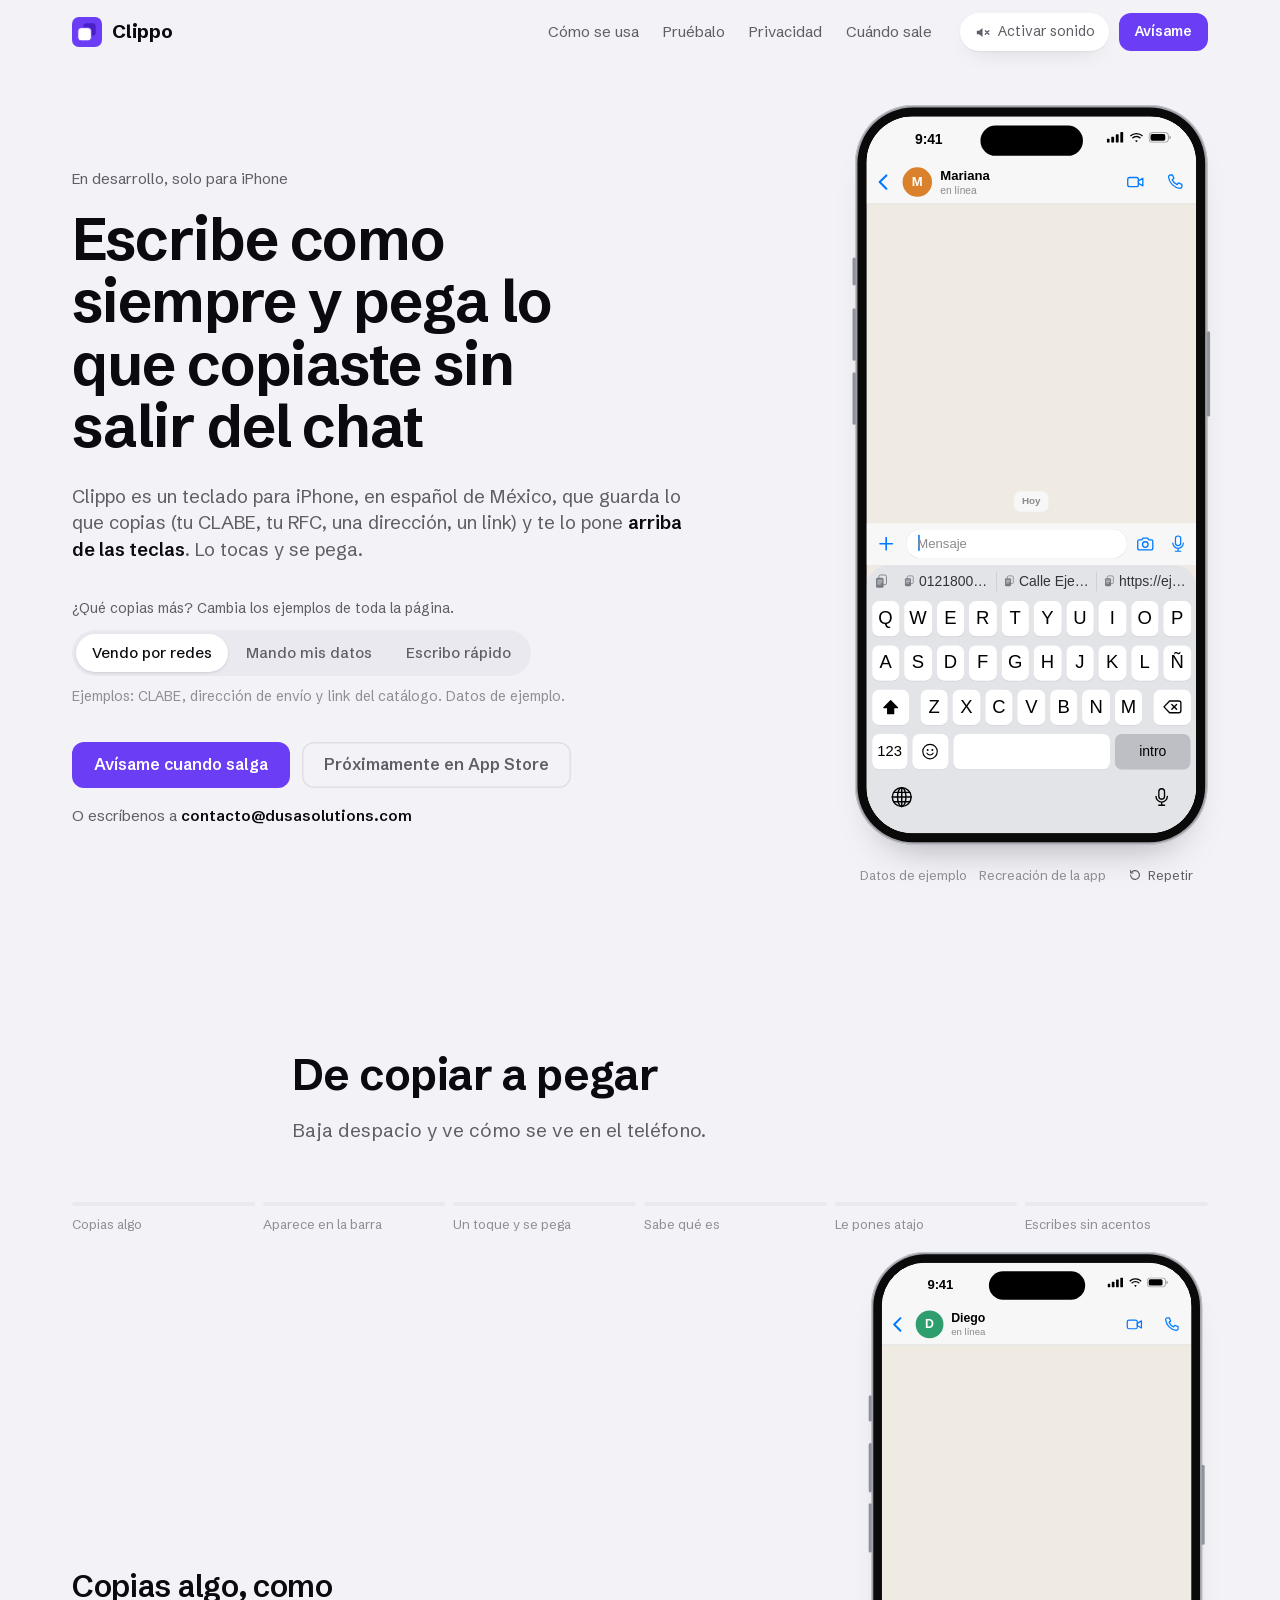
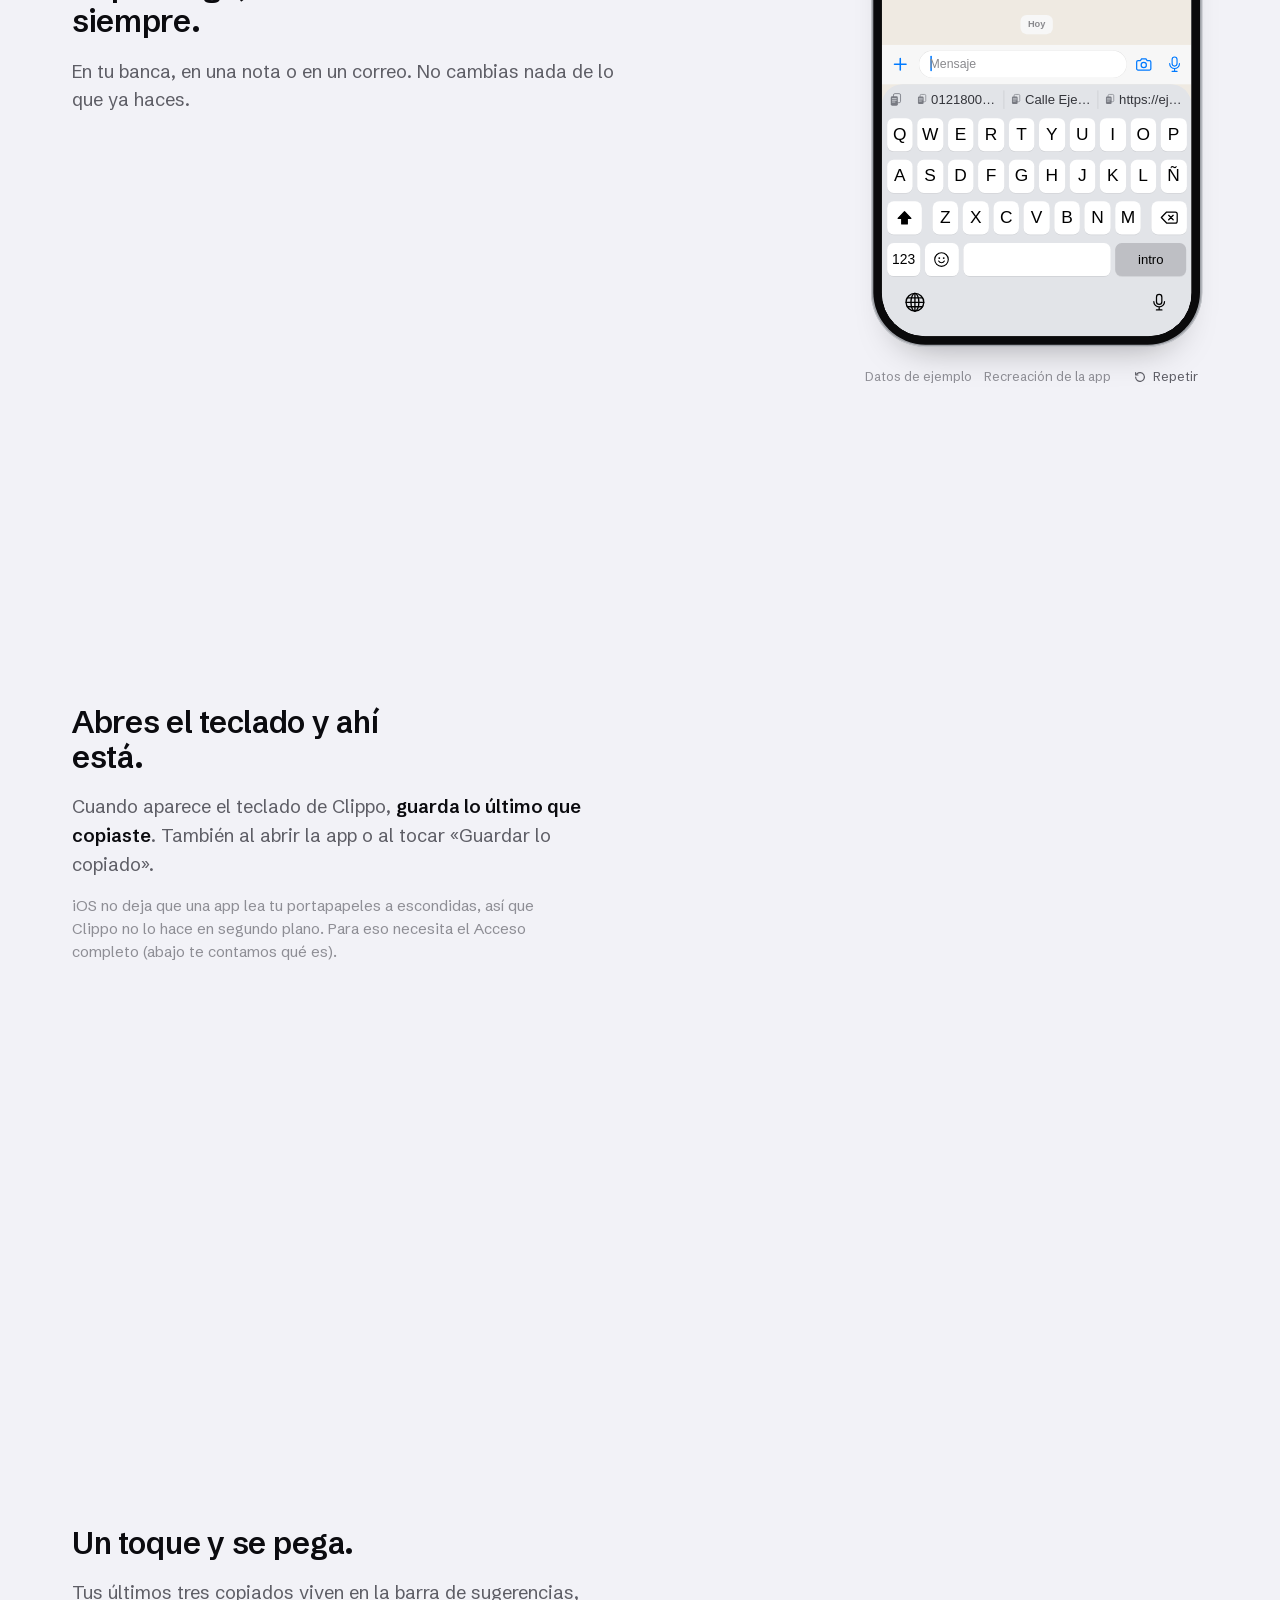
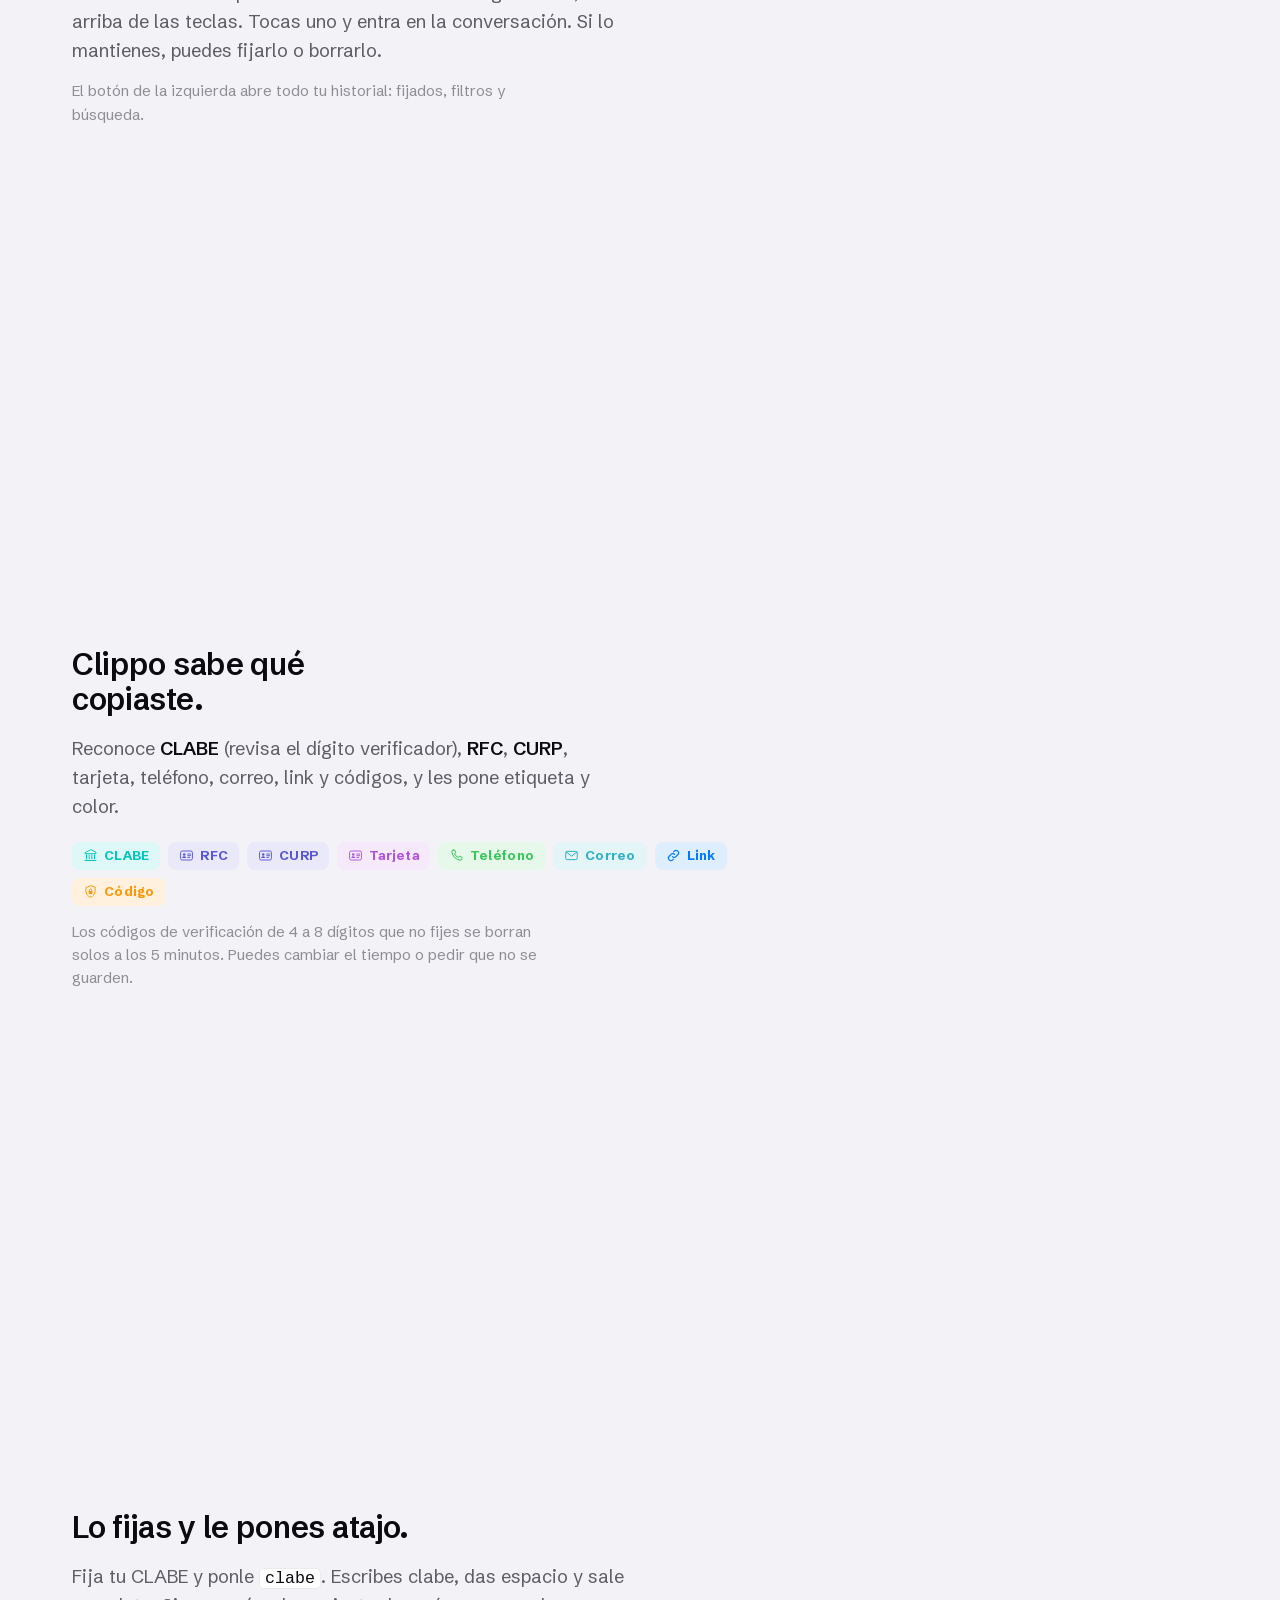
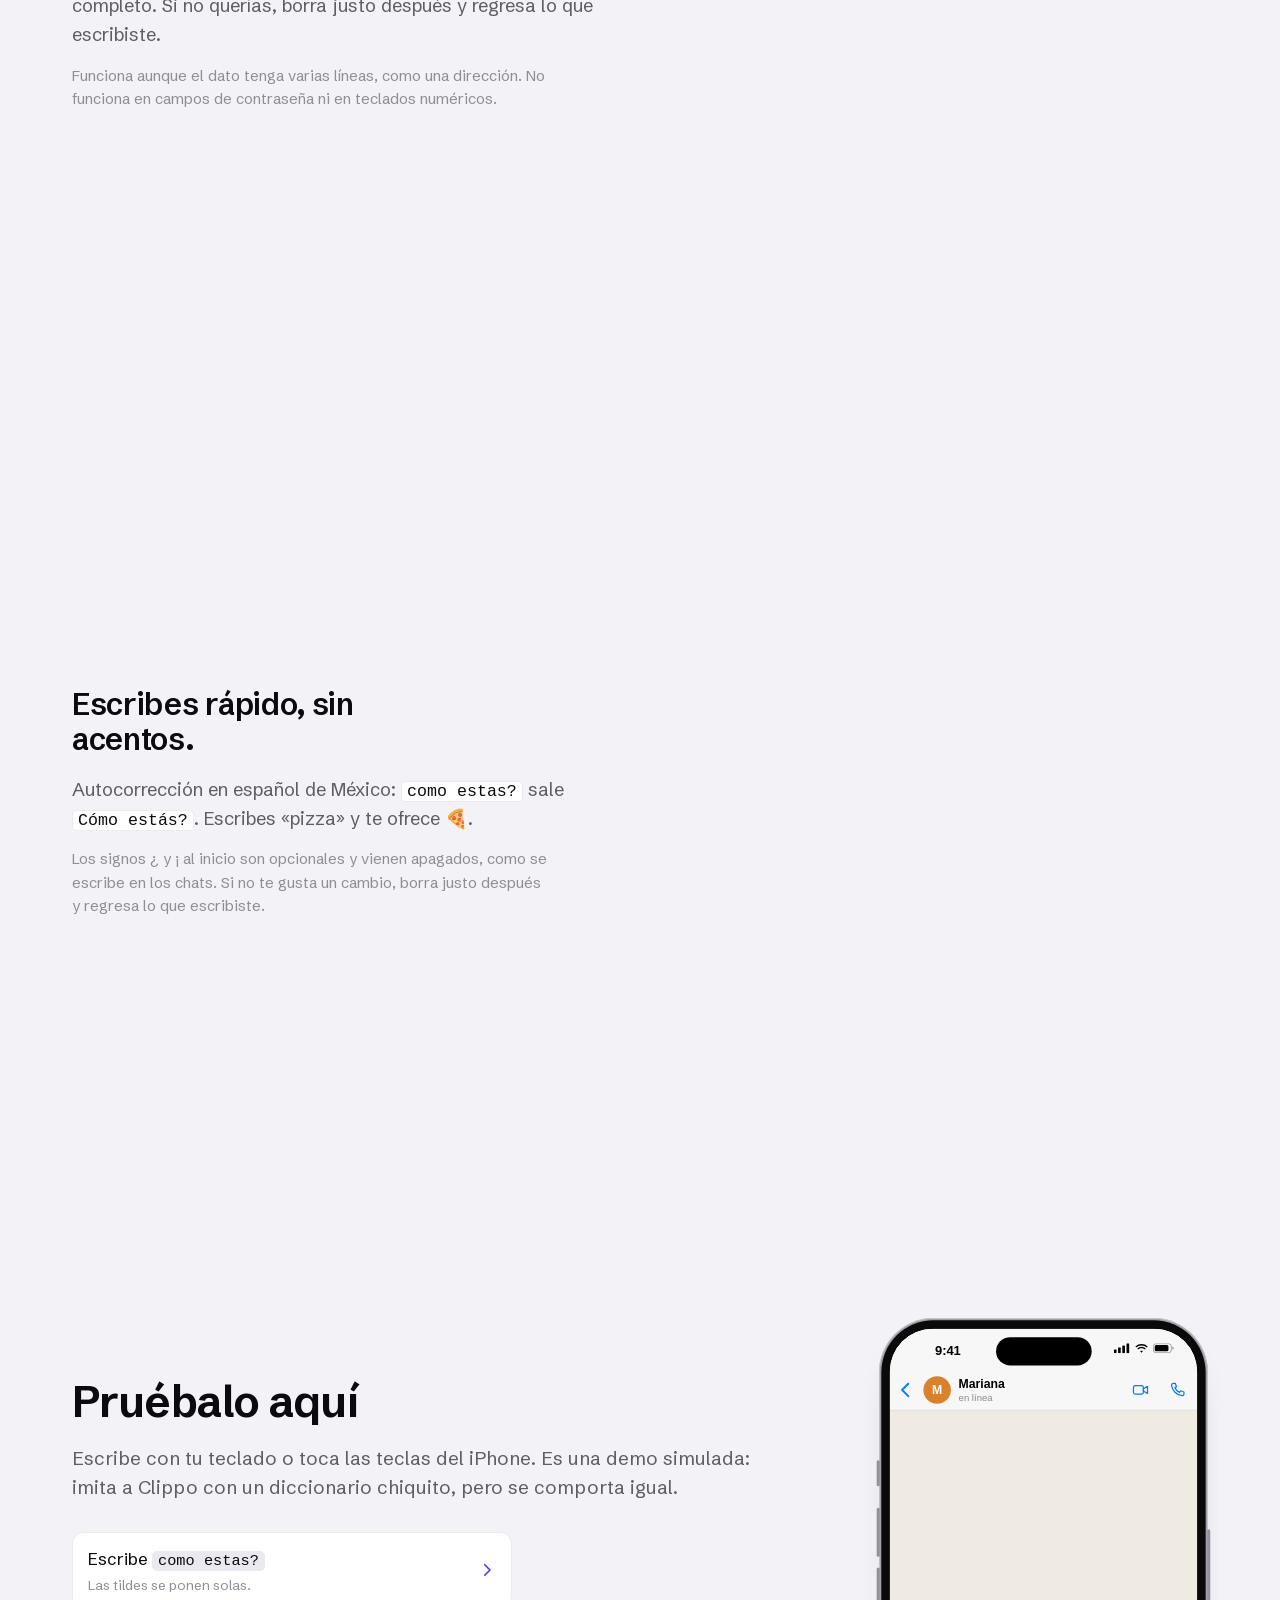
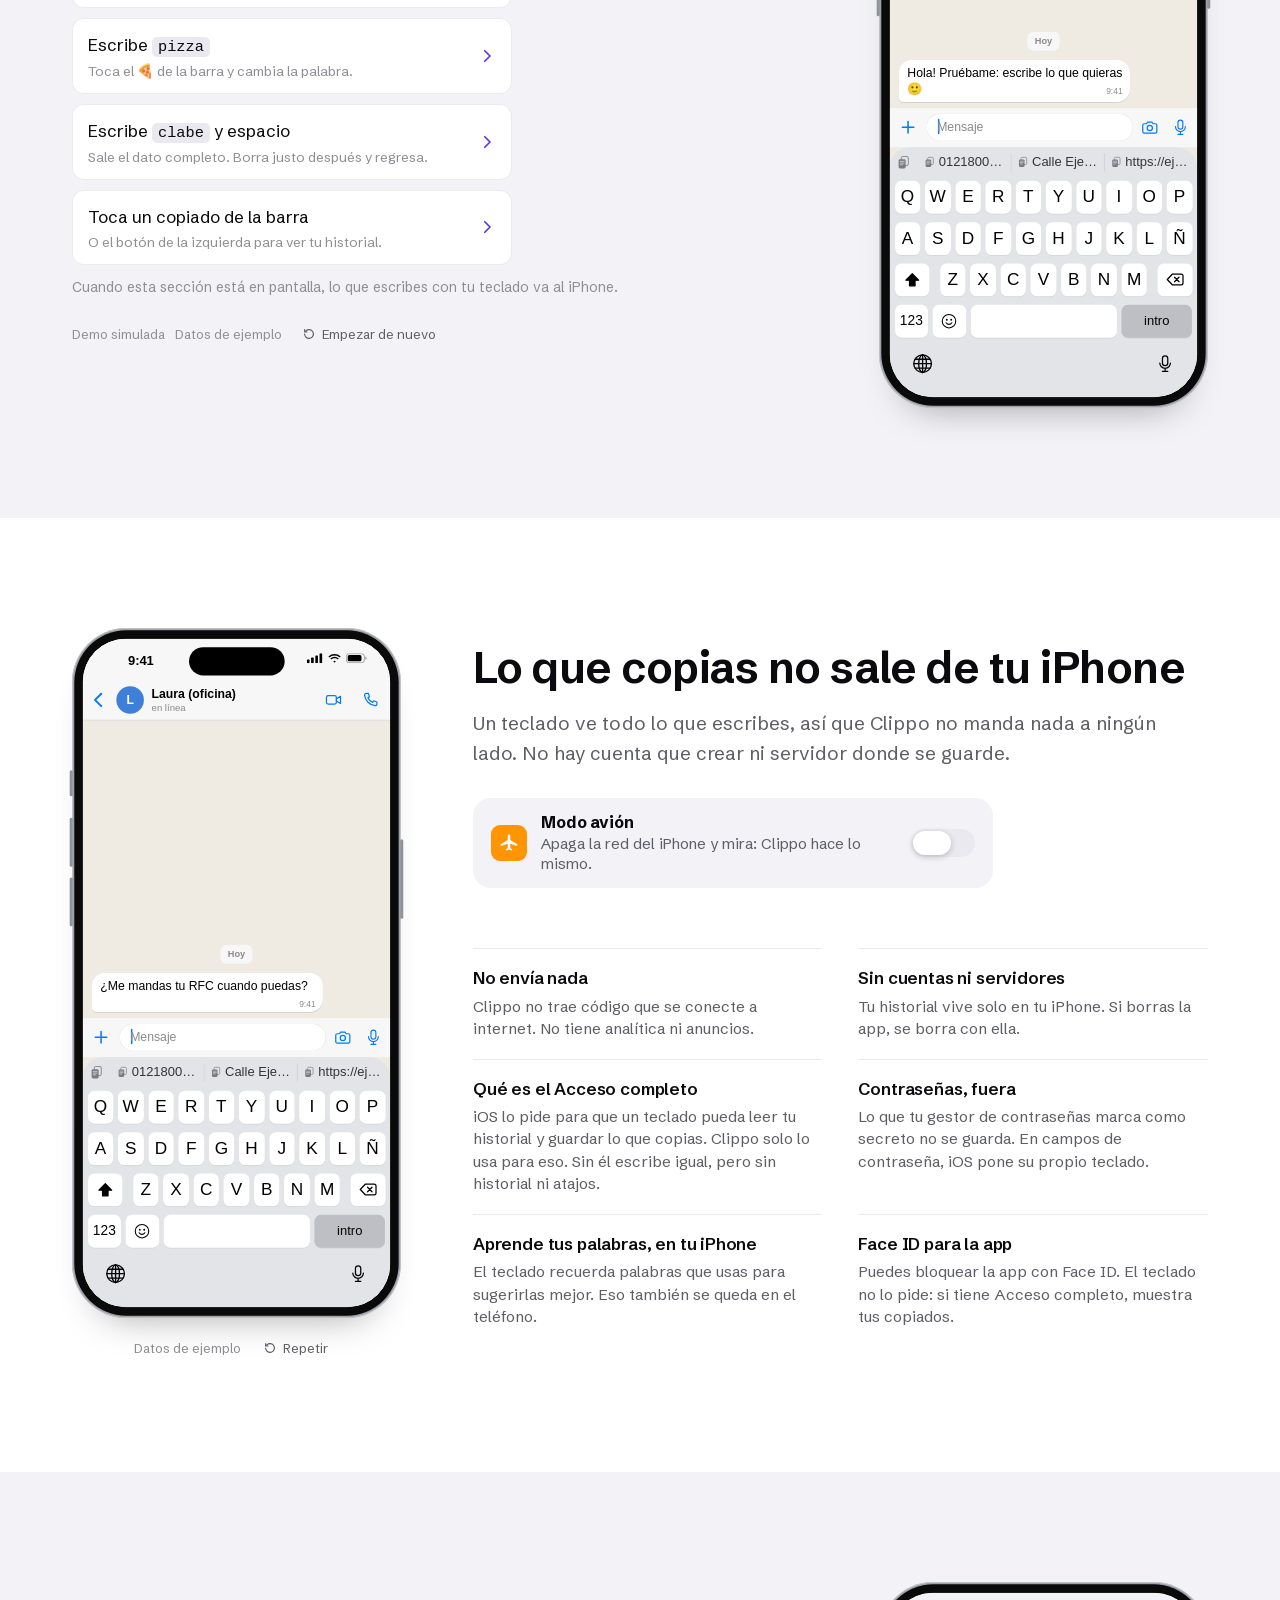
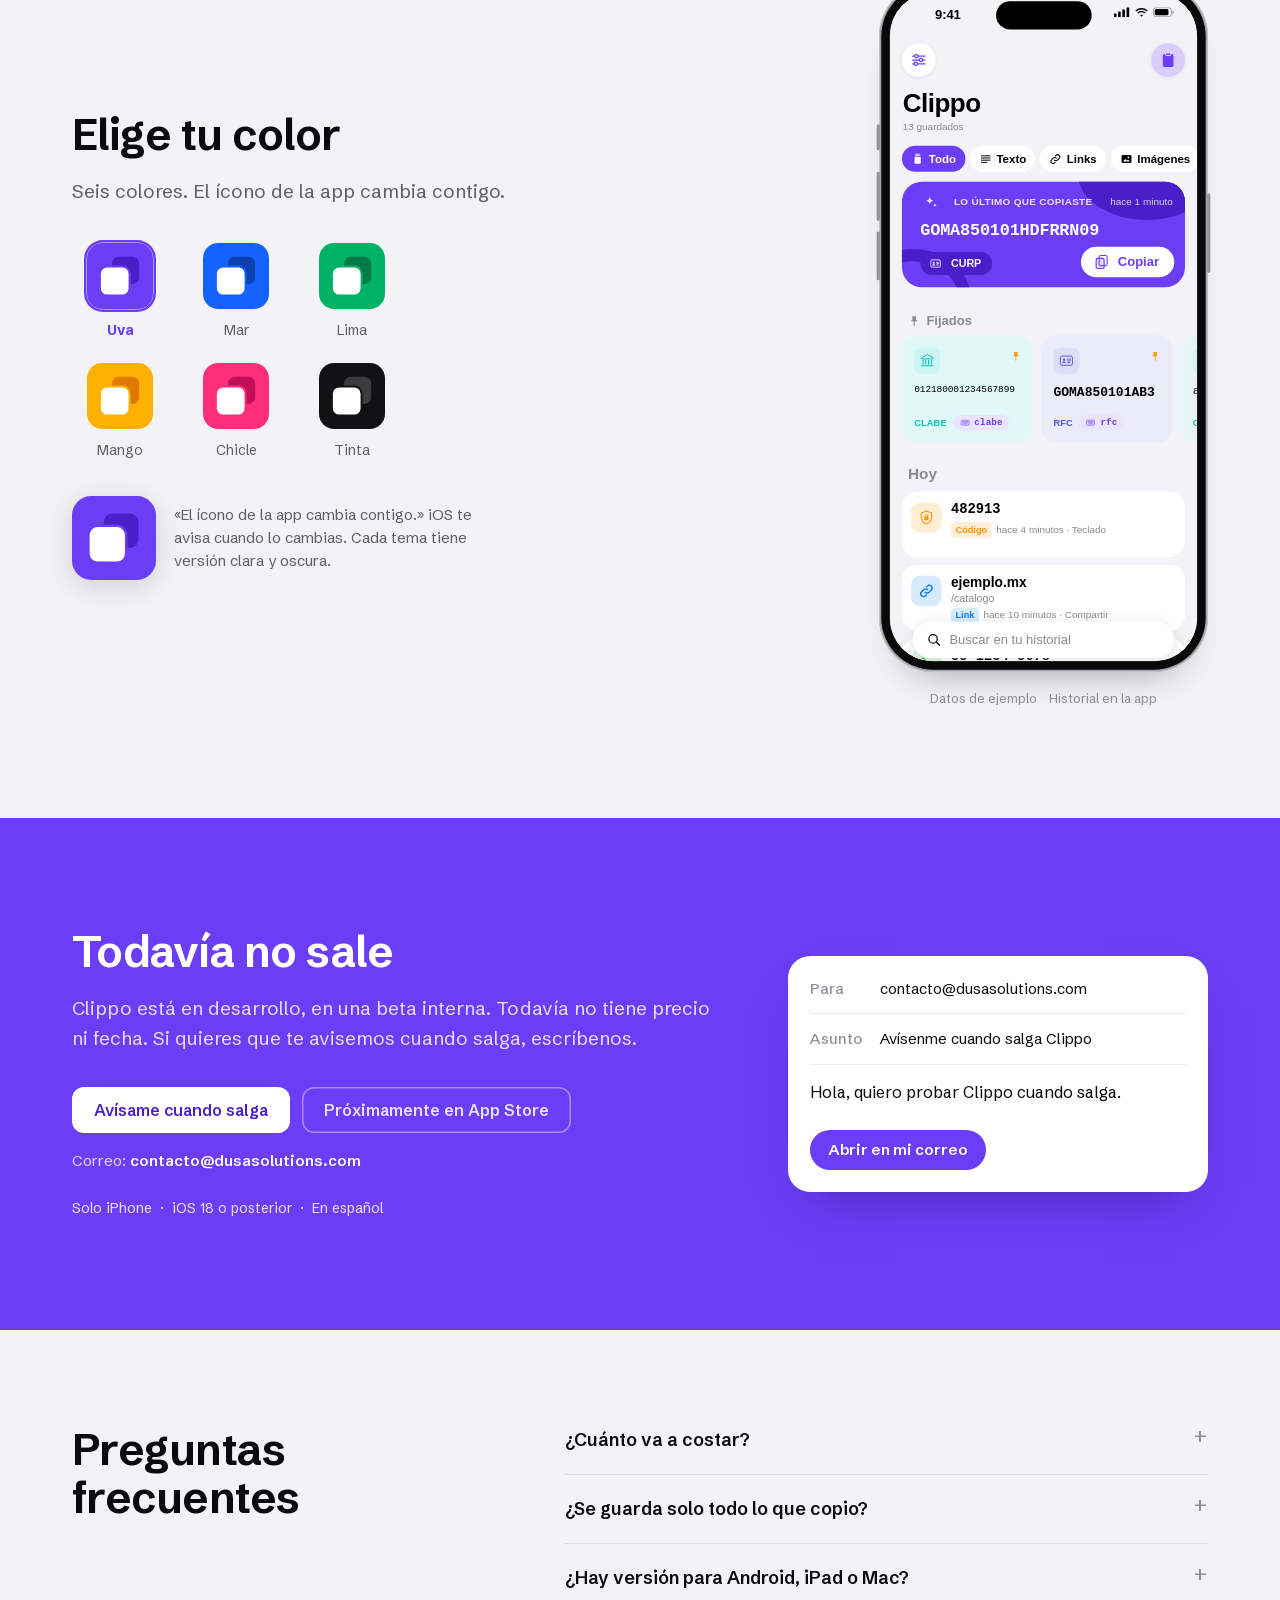
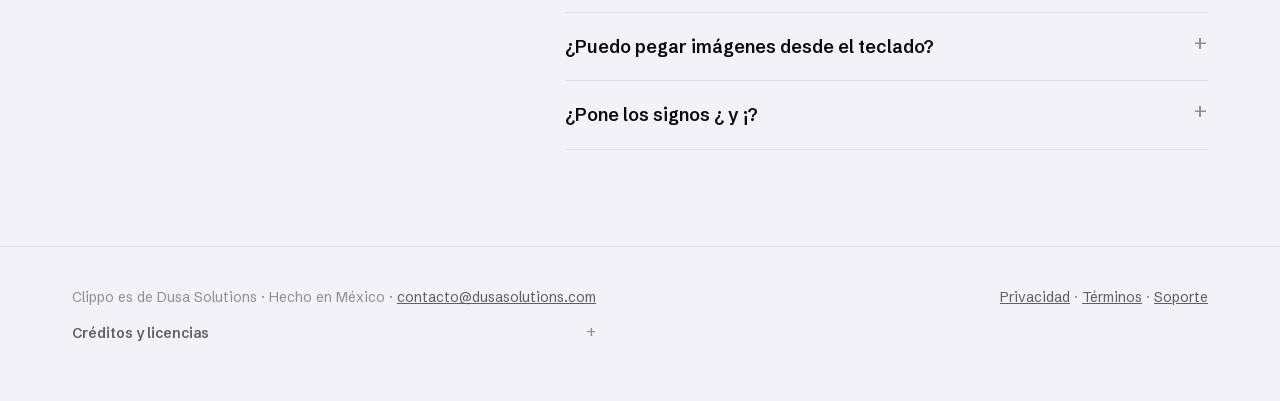
==== index.html @ 2642807f "Marca visible Clipo -> Clippo" ====
<!doctype html>
<html lang="es-MX">
<head>
<meta charset="utf-8">
<meta name="viewport" content="width=device-width, initial-scale=1">
<title>Clippo · Teclado para iPhone con portapapeles</title>
<meta name="description" content="Clippo es un teclado para iPhone en español de México que guarda lo que copias y te lo pone arriba de las teclas. Todo se queda en tu iPhone. Muy pronto en App Store.">
<meta name="color-scheme" content="light dark">
<meta name="theme-color" content="#F2F2F7" media="(prefers-color-scheme: light)">
<meta name="theme-color" content="#0B0B0D" media="(prefers-color-scheme: dark)">
<meta name="author" content="Dusa Solutions">
<link rel="canonical" href="https://clippo.online/">
<link rel="manifest" href="manifest.json">
<link rel="apple-touch-icon" href="icons/apple-touch-icon.png">
<meta property="og:title" content="Clippo · Teclado para iPhone con portapapeles">
<meta property="og:description" content="Clippo es un teclado para iPhone en español de México que guarda lo que copias y te lo pone arriba de las teclas. Todo se queda en tu iPhone. Muy pronto en App Store.">
<meta property="og:type" content="website">
<meta property="og:locale" content="es_MX">
<meta property="og:site_name" content="Clippo">
<meta property="og:url" content="https://clippo.online/">
<meta property="og:image" content="https://clippo.online/og-image.png">
<meta property="og:image:width" content="1200">
<meta property="og:image:height" content="630">
<meta property="og:image:alt" content="Clippo: escribe como siempre, lo que copiaste a un toque. Logo de dos cuadros redondeados sobre fondo gris claro.">
<meta name="twitter:card" content="summary_large_image">
<meta name="twitter:title" content="Clippo · Teclado para iPhone con portapapeles">
<meta name="twitter:description" content="Clippo es un teclado para iPhone en español de México que guarda lo que copias y te lo pone arriba de las teclas. Todo se queda en tu iPhone. Muy pronto en App Store.">
<meta name="twitter:image" content="https://clippo.online/og-image.png">
<script type="application/ld+json">{"@context": "https://schema.org", "@type": "MobileApplication", "name": "Clippo", "description": "Teclado para iPhone en español de México que guarda lo que copias y te lo pone arriba de las teclas.", "operatingSystem": "iOS", "applicationCategory": "UtilitiesApplication", "inLanguage": "es-MX", "url": "https://clippo.online/", "image": "https://clippo.online/og-image.png", "publisher": {"@type": "Organization", "name": "Dusa Solutions"}}</script>
<script type="application/ld+json">{"@context": "https://schema.org", "@type": "FAQPage", "inLanguage": "es-MX", "mainEntity": [{"@type": "Question", "name": "¿Cuánto va a costar?", "acceptedAnswer": {"@type": "Answer", "text": "Todavía no está definido. Lo vamos a decir aquí antes de que salga."}}, {"@type": "Question", "name": "¿Se guarda solo todo lo que copio?", "acceptedAnswer": {"@type": "Answer", "text": "Se guarda cuando abres el teclado de Clippo o la app, o cuando tocas «Guardar lo copiado». iOS no deja leer el portapapeles en segundo plano, y puede mostrarte su aviso de «pegar desde otras apps»."}}, {"@type": "Question", "name": "¿Hay versión para Android, iPad o Mac?", "acceptedAnswer": {"@type": "Answer", "text": "No. Clippo es solo para iPhone y no sincroniza con otros dispositivos."}}, {"@type": "Question", "name": "¿Puedo pegar imágenes desde el teclado?", "acceptedAnswer": {"@type": "Answer", "text": "Las imágenes se guardan en tu historial, pero un teclado no puede insertarlas: al tocarlas se copian y las pegas manteniendo el dedo en el campo."}}, {"@type": "Question", "name": "¿Pone los signos ¿ y ¡?", "acceptedAnswer": {"@type": "Answer", "text": "Solo si lo activas. Vienen apagados, como se escribe en los chats. Las tildes sí se ponen solas."}}]}</script>
<link rel="icon" href="data:image/svg+xml,%3Csvg xmlns='http://www.w3.org/2000/svg' viewBox='0 0 100 100'%3E%3Crect width='100' height='100' rx='23' fill='%236B3DF5'/%3E%3Crect x='38' y='21' width='41' height='41' rx='10' fill='%234A1FC9'/%3E%3Crect x='19' y='35' width='46' height='45' rx='11' fill='%23fff' stroke='%236B3DF5' stroke-width='3'/%3E%3C/svg%3E">
<style>
@font-face{font-family:"Schibsted Grotesk";src:url(fonts/schibsted-grotesk.woff2) format("woff2");font-weight:400 800;font-style:normal;font-display:swap}
:root{
  --bg:#F2F2F7; --surface:#FFFFFF; --surface2:#E9E9EF; --ink:#0B0B0F; --ink2:#5E5E66; --ink3:#8E8E95;
  --line:rgba(0,0,0,.08); --acc:#6B3DF5; --acc-ink:#5A2EE6; --deep:#4A1FC9; --onacc:#fff;
  --shadow:0 1px 2px rgba(0,0,0,.05),0 8px 24px -12px rgba(0,0,0,.18);
  --font:-apple-system,BlinkMacSystemFont,"SF Pro Text","SF Pro Display","Helvetica Neue","Segoe UI",Roboto,Arial,sans-serif;
  --page:"Schibsted Grotesk",-apple-system,"Helvetica Neue",Arial,sans-serif;
  --mono:ui-monospace,"SF Mono",SFMono-Regular,Menlo,Consolas,monospace;
  /* teléfono */
  --p-bg:#F2F2F7; --p-card:#FFFFFF; --p-ink:#000; --p-ink2:#8A8A8E; --p-fill:#EEEEF2; --p-sep:rgba(60,60,67,.18);
  --kb-bg:#E2E4E8; --kb-key:#FFFFFF; --kb-press:#B0B3BA; --kb-ret:#BEBFC4; --kb-bal:#FFFFFF; --kb-sep:rgba(0,0,0,.10);
  --kb-sug:#33343A; --kb-dim:#787A82; --kb-ink:#000; --kb-shadow:0 1px 0 rgba(0,0,0,.07); --kb-fill:#D3D5DB; --kb-card:#FFFFFF;
  --c-bg:#EFEAE2; --c-head:#F7F7F7; --c-in:#FFFFFF; --c-out:#DCF7C5; --c-field:#FFFFFF; --c-line:rgba(0,0,0,.12);
  --sys-blue:#007AFF; --sys-teal:#30B0C7; --sys-green:#34C759; --sys-mint:#00C7BE; --sys-purple:#AF52DE; --sys-indigo:#5856D6; --sys-orange:#FF9500; --sys-red:#FF3B30;
}
@media (prefers-color-scheme: dark){
  :root:not([data-theme="light"]){
    --bg:#0B0B0D; --surface:#1C1C1E; --surface2:#2C2C2E; --ink:#F5F5F7; --ink2:#A1A1A8; --ink3:#7C7C83;
    --line:rgba(255,255,255,.10); --acc:#8F6BFF; --acc-ink:#A88CFF; --deep:#4A1FC9;
    --shadow:0 1px 2px rgba(0,0,0,.4),0 8px 24px -12px rgba(0,0,0,.6);
    --p-bg:#000; --p-card:#1C1C1E; --p-ink:#fff; --p-ink2:#8D8D93; --p-fill:#2C2C2E; --p-sep:rgba(84,84,88,.6);
    --kb-bg:#1B1B1D; --kb-key:#3D3D3D; --kb-press:#6B6B6B; --kb-ret:#666666; --kb-bal:#666666; --kb-sep:rgba(255,255,255,.12);
    --kb-sug:#EDEDED; --kb-dim:#9E9E9E; --kb-ink:#fff; --kb-shadow:none; --kb-fill:#2E2E31; --kb-card:#2C2C2E;
    --c-bg:#0B141A; --c-head:#161718; --c-in:#202C33; --c-out:#144D37; --c-field:#2A2B2D; --c-line:rgba(255,255,255,.10);
    --sys-blue:#0A84FF; --sys-teal:#40C8E0; --sys-green:#30D158; --sys-mint:#63E6E2; --sys-purple:#BF5AF2; --sys-indigo:#5E5CE6; --sys-orange:#FF9F0A; --sys-red:#FF453A;
  }
}
*{box-sizing:border-box;margin:0;padding:0}
html{-webkit-text-size-adjust:100%;scroll-padding-top:80px}
body{background:var(--bg);color:var(--ink);font-family:var(--page);font-size:17px;line-height:1.55;-webkit-font-smoothing:antialiased;overflow-x:clip}
a{color:inherit}
button{font:inherit;color:inherit;background:none;border:0;cursor:pointer}
svg{display:block}
.wrap{max-width:1200px;margin:0 auto;padding:0 32px}
.mono{font-family:var(--mono)}
.sr{position:absolute;width:1px;height:1px;overflow:hidden;clip:rect(0 0 0 0)}
:focus-visible{outline:2px solid var(--acc);outline-offset:3px;border-radius:8px}

/* ---------- navegación ---------- */
.nav{position:sticky;top:0;z-index:50;background:var(--bg);border-bottom:1px solid transparent;transition:border-color .2s}
.nav.scrolled{border-bottom-color:var(--line)}
.nav .wrap{display:flex;align-items:center;gap:28px;height:64px}
.brand{display:flex;align-items:center;gap:10px;font-weight:700;font-size:19px;letter-spacing:-.01em;text-decoration:none}
.brand svg{width:30px;height:30px}
.nav-links{display:flex;gap:24px;margin-left:auto;font-size:15px;color:var(--ink2)}
.nav-links a{text-decoration:none}.nav-links a:hover{color:var(--ink)}
.nav-act{display:flex;align-items:center;gap:10px}
.btn{display:inline-flex;align-items:center;justify-content:center;gap:8px;height:46px;padding:0 22px;border-radius:12px;font-weight:600;font-size:16px;text-decoration:none;white-space:nowrap;transition:transform .15s}
.btn:active{transform:scale(.97)}
.btn-acc{background:#6B3DF5;color:#fff}
.btn-ghost{background:var(--surface);color:var(--ink);box-shadow:inset 0 0 0 1px var(--line)}
.btn-soon{background:transparent;color:var(--ink2);box-shadow:inset 0 0 0 1.5px var(--line);cursor:default}
.btn-sm{height:38px;padding:0 16px;font-size:14px}
.snd{display:inline-flex;align-items:center;gap:7px;height:38px;padding:0 14px;border-radius:999px;font-size:14px;color:var(--ink2);background:var(--surface);box-shadow:var(--shadow)}
.snd svg{width:17px;height:17px}
.snd[aria-pressed="true"]{color:var(--acc-ink)}

/* ---------- portada ---------- */
.hero{padding:40px 0 72px}
.hero-grid{display:grid;grid-template-columns:minmax(0,1fr) auto;gap:56px;align-items:center}
h1{font-size:clamp(38px,4.6vw,64px);line-height:1.06;letter-spacing:-.018em;font-weight:650;max-width:15ch}

.lead{font-size:clamp(18px,1.45vw,21px);color:var(--ink2);max-width:34em;margin-top:26px;line-height:1.45}
.lead b{color:var(--ink);font-weight:600}
.prof{margin-top:34px}
.prof-l{font-size:14px;color:var(--ink2);margin-bottom:10px}
.seg{display:inline-flex;background:var(--surface2);border-radius:999px;padding:4px;gap:2px;flex-wrap:wrap}
.seg button{height:38px;padding:0 16px;border-radius:999px;font-size:15px;font-weight:500;color:var(--ink2);transition:background .2s,color .2s}
.seg button[aria-pressed="true"]{background:var(--surface);color:var(--ink);box-shadow:0 1px 3px rgba(0,0,0,.12)}
.prof-d{font-size:14px;color:var(--ink3);margin-top:10px;min-height:21px}
.ctas{display:flex;flex-wrap:wrap;gap:12px;margin-top:34px;align-items:center}
.mail{font-size:15px;color:var(--ink2);margin-top:16px}
.mail span{color:var(--ink);font-weight:600;user-select:all}
.status{font-size:15px;color:var(--ink2);margin-bottom:18px}
.dev{display:flex;flex-direction:column;align-items:center}
.dev-cap{display:flex;align-items:center;gap:12px;margin-top:16px;font-size:13px;color:var(--ink3)}
.tag{font-size:13px;color:var(--ink3)}
.rep{display:inline-flex;align-items:center;gap:6px;font-size:13px;color:var(--ink2);height:28px;padding:0 10px;border-radius:999px}
.rep:hover{background:var(--surface2)}
.rep svg{width:14px;height:14px}

/* ---------- teléfono ---------- */
.pw{position:relative;width:calc(430px * var(--s,.8));height:calc(902px * var(--s,.8));flex:none}
.ph{font-family:var(--font);letter-spacing:normal;position:absolute;left:0;top:0;width:430px;height:902px;transform:scale(var(--s,.8));transform-origin:0 0;border-radius:71px;background:#9EA1A7;box-shadow:inset 0 0 0 1px #C9CBD0,0 30px 50px -34px rgba(0,0,0,.38)}
.ph::before{content:"";position:absolute;inset:3px;border-radius:68px;background:#0A0A0B}
.ph .hb{position:absolute;width:4px;background:#8F9298;border-radius:2px}
.ph .hb.l1{left:-3px;top:186px;height:34px}.ph .hb.l2{left:-3px;top:248px;height:64px}.ph .hb.l3{left:-3px;top:326px;height:64px}.ph .hb.r1{right:-3px;top:276px;height:104px}
.scr{position:absolute;left:14px;top:14px;width:402px;height:874px;border-radius:56px;overflow:hidden;clip-path:inset(0 round 56px);background:var(--p-bg);isolation:isolate}
.island{position:absolute;left:50%;top:11px;width:125px;height:37px;margin-left:-62.5px;border-radius:20px;background:#000;z-index:30}
.scene{position:absolute;inset:0;overflow:hidden}
.tl-stick .scene{opacity:0;visibility:hidden;transition:opacity .35s,visibility 0s .35s}
.tl-stick .scene.on{opacity:1;visibility:visible;transition:opacity .35s}
.cam{position:absolute;left:0;top:0;width:402px;height:874px;transform-origin:0 0}
.screen{position:absolute;inset:0;transition:opacity .4s,transform .4s}
.screen.off{opacity:0;pointer-events:none}
.touch{position:absolute;width:44px;height:44px;margin:-22px 0 0 -22px;border-radius:50%;background:rgba(40,40,48,.22);box-shadow:inset 0 0 0 2px rgba(255,255,255,.55);z-index:40;pointer-events:none;opacity:0;transform:scale(.6);transition:opacity .18s,transform .18s}
.touch.on{opacity:1;transform:scale(1)}
.rm .touch{display:none}

/* status bar */
.sb{position:relative;height:54px;flex:none;color:var(--p-ink);font-family:var(--font)}
.sb .tm{position:absolute;left:36px;top:16px;width:80px;text-align:center;font-size:17px;font-weight:600;letter-spacing:-.01em}
.sb .ic{position:absolute;right:30px;top:19px;display:flex;gap:6px;align-items:center}
.sb .ic svg{height:13px;width:auto}
.sb .net{display:flex;gap:6px;align-items:center}.sb .air{display:none}.air-on .sb .air{display:block}.air-on .sb .net{display:none}

/* ---------- chat ---------- */
.chat{position:absolute;inset:0;display:flex;flex-direction:column;background:var(--c-bg);font-family:var(--font);color:var(--p-ink)}
.ch-top{background:var(--c-head);border-bottom:.5px solid var(--c-line);flex:none}
.ch-head{height:52px;display:flex;align-items:center;gap:10px;padding:0 14px 0 8px}
.ch-head .bk{color:var(--sys-blue);width:26px;height:26px}
.av{width:36px;height:36px;border-radius:50%;display:grid;place-items:center;color:#fff;font-weight:600;font-size:16px;flex:none}
.ch-who{flex:1;min-width:0}
.ch-who b{display:block;font-size:16px;font-weight:600;line-height:20px}
.ch-who span{display:block;font-size:12.5px;color:var(--p-ink2);line-height:16px}
.ch-head .hi{width:24px;height:24px;color:var(--sys-blue);margin-left:14px}
.ch-msgs{flex:1;min-height:0;overflow:hidden;display:flex;flex-direction:column;justify-content:flex-end;padding:8px 12px 8px}
.ch-day{align-self:center;font-size:12px;font-weight:600;color:var(--p-ink2);background:var(--c-head);padding:3px 10px;border-radius:8px;margin-bottom:6px}
.msg{max-width:80%;padding:6px 10px 7px 11px;border-radius:17px;font-size:16px;line-height:21px;margin-top:6px;box-shadow:0 1px .5px rgba(0,0,0,.13);word-wrap:break-word;overflow-wrap:anywhere;animation:pop .32s cubic-bezier(.2,.9,.3,1.2) both}
.msg.in{align-self:flex-start;background:var(--c-in);border-bottom-left-radius:6px}
.msg.out{align-self:flex-end;background:var(--c-out);border-bottom-right-radius:6px}
.msg .mt{float:right;font-size:11px;color:var(--p-ink2);margin:7px 0 -4px 10px;display:inline-flex;align-items:center;gap:3px;line-height:14px}
.msg .mt svg{width:15px;height:11px;color:var(--sys-blue)}
.msg .mt .clk{width:11px;height:11px;color:var(--p-ink2)}
.rm .msg{animation:none}
@keyframes pop{from{opacity:0;transform:translateY(8px) scale(.96)}to{opacity:1;transform:none}}
.ch-in{flex:none;display:flex;align-items:flex-end;gap:10px;padding:7px 10px 8px;background:var(--c-head);position:relative;z-index:2}
.ch-in .pl{width:28px;height:36px;color:var(--sys-blue);flex:none;display:grid;place-items:center}
.ch-in .pl svg{width:24px;height:24px}
.field{flex:1;min-height:36px;border-radius:18px;background:var(--c-field);box-shadow:inset 0 0 0 .5px var(--c-line);padding:7px 14px;font-size:16px;line-height:22px;position:relative;white-space:pre-wrap;overflow-wrap:anywhere;max-height:118px;overflow:hidden;display:flex;flex-direction:column;justify-content:flex-end}
.field .ph-t{color:var(--p-ink2);position:absolute;left:14px;top:7px}
.field .tx{display:inline}
.caret{display:inline-block;width:2px;height:20px;margin:0 0 -4px 1px;background:var(--sys-blue);border-radius:1px;animation:blink 1.05s steps(1) infinite}
.rm .caret{animation:none}
@keyframes blink{50%{opacity:0}}
.ch-in .ri{display:flex;gap:16px;color:var(--sys-blue);height:36px;align-items:center;flex:none}
.ch-in .ri svg{width:24px;height:24px}
.send{width:34px;height:34px;border-radius:50%;background:var(--sys-blue);color:#fff;display:none;place-items:center;flex:none;margin-bottom:1px;transition:transform .12s}
.send svg{width:18px;height:18px}
.send.down{transform:scale(.86)}
.has-text .send{display:grid}.has-text .ri{display:none}
.ch-space{flex:none;height:34px;transition:height .38s cubic-bezier(.2,.8,.2,1)}
.kbon .ch-space{height:327px}
.home{position:absolute;left:50%;bottom:8px;width:140px;height:5px;margin-left:-70px;border-radius:3px;background:var(--p-ink);z-index:20;transition:opacity .2s}
.kbon .home{opacity:0}
.rm .ch-space,.rm .kb{transition:none!important}

/* ---------- teclado ---------- */
.kb{position:absolute;left:0;right:0;bottom:0;height:327px;background:var(--kb-bg);border-radius:27px 27px 0 0;transform:translateY(102%);transition:transform .38s cubic-bezier(.2,.8,.2,1);z-index:10;font-family:var(--font);user-select:none;-webkit-user-select:none;touch-action:manipulation}
.kbon .kb{transform:none}
.bar{position:absolute;left:0;right:0;top:-4.7px;height:49px}
.bclip{position:absolute;left:0;top:0;width:36px;height:49px;display:grid;place-items:center;color:var(--kb-dim)}
.bclip svg{width:20px;height:22px}
.cell{position:absolute;top:0;height:49px;width:122px;display:flex;align-items:center;justify-content:center;font-size:17px;color:var(--kb-sug);padding:0 8px;cursor:default}
.cell .hl{position:absolute;inset:6px 4px;border-radius:8px;background:var(--p-ink);opacity:0;transition:opacity .1s}
.cell.on .hl{opacity:.08}
.cell svg{width:16px;height:17px;color:var(--kb-dim);flex:none;margin-right:4px;position:relative}
.cell span{position:relative;white-space:nowrap;overflow:hidden;text-overflow:ellipsis;min-width:0}
.cell.new span,.cell.new svg{animation:slidein .5s cubic-bezier(.2,.8,.2,1) both}
@keyframes slidein{from{opacity:0;transform:translateX(-14px)}to{opacity:1;transform:none}}
.bar .sp{position:absolute;top:12.3px;width:.67px;height:24.4px;background:var(--kb-sep)}
.k{position:absolute;border-radius:8.5px;background:var(--kb-key);color:var(--kb-ink);display:grid;place-items:center;font-size:22.5px;line-height:1;box-shadow:var(--kb-shadow);cursor:default}
.k.fn{font-size:18px}
.k.sm{font-size:15px}
.k.ret{background:var(--kb-ret);font-size:17px}
.k.down{background:var(--kb-press)}
.k svg{width:23px;height:23px}
.k.del svg{width:26px;height:26px}
.kb-low{position:absolute;left:0;right:0;top:268px;height:32px}
.kb-low svg{position:absolute;color:var(--kb-ink);width:30px;height:30px;top:0}
.kb-low .gl{left:28px}.kb-low .mc{right:29px;width:26px}
.bal{position:absolute;left:0;top:0;width:402px;height:327px;overflow:visible;pointer-events:none;z-index:5;display:none;filter:drop-shadow(0 1.5px 4px rgba(0,0,0,.28))}
.bal path{fill:var(--kb-bal)}
.bal-t{position:absolute;z-index:6;font-size:40px;line-height:1;display:none;align-items:center;justify-content:center;color:var(--kb-ink);pointer-events:none}
.kb.panel .bar,.kb.panel .keys{visibility:hidden}

/* panel de portapapeles */
.cp,.ep{position:absolute;left:0;right:0;top:0;height:268px;display:none}
.kb.cp-on .cp{display:block}.kb.ep-on .ep{display:block}
.cp-f{position:absolute;left:8px;right:0;top:15px;height:38px;display:flex;gap:6px;align-items:center}
.cp-f .sr0{width:38px;height:38px;border-radius:50%;background:var(--kb-fill);display:grid;place-items:center;color:var(--kb-dim);flex:none}
.cp-f .sr0 svg{width:21px;height:21px}
.cp-f .ch{height:34px;padding:0 13px;border-radius:17px;background:var(--kb-fill);font-size:15px;font-weight:500;display:grid;place-items:center;flex:none;color:var(--kb-ink)}
.cp-f .ch.sel{background:color-mix(in srgb,var(--acc) 22%,var(--kb-bg));color:var(--acc-ink)}
.cp-f .chs{display:flex;gap:6px;overflow:hidden;width:262px;flex:none}
.cp-f .bt{width:28px;height:28px;color:var(--sys-blue);flex:none}
.cp-cap{position:absolute;left:19px;top:63px;font-size:13px;font-weight:600;color:var(--kb-dim);letter-spacing:.02em}
.cp-list{position:absolute;left:8px;right:8px;top:85px;height:144px;overflow:hidden}
.cp-card{height:58px;border-radius:12px;background:var(--kb-card);margin-bottom:8px;position:relative;cursor:default}
.cp-card .ci{position:absolute;left:12px;top:10px;width:38px;height:38px;border-radius:8px;background:var(--p-fill);display:grid;place-items:center;color:var(--kb-dim)}
.cp-card .ci svg{width:21px;height:21px}
.cp-card .ct{position:absolute;left:64px;right:34px;top:8px;font-size:15px;color:var(--kb-ink);white-space:nowrap;overflow:hidden;text-overflow:ellipsis}
.cp-card .ct.mono{font-size:14.5px}
.cp-card .cm{position:absolute;left:64px;top:33px;font-size:11.5px;color:var(--kb-dim);display:flex;align-items:center;gap:4px;white-space:nowrap}
.cp-card .cm b{font-size:10.5px;font-weight:600;background:var(--p-fill);border-radius:7px;padding:1px 6px}
.cp-card .pn{position:absolute;right:12px;top:9px;width:14px;height:16px;color:var(--kb-dim)}
.cp-card.on{background:var(--kb-press)}
.cp-low{position:absolute;left:0;right:0;top:232px;height:40px}
.cp-low .abc{position:absolute;left:11px;top:7px;font-size:18px;color:var(--kb-ink);cursor:default}
.cp-low .sv{position:absolute;left:183px;top:4px;height:32px;padding:0 14px 0 12px;border-radius:16px;background:var(--kb-card);display:flex;align-items:center;gap:8px;font-size:14px;color:var(--kb-ink)}
.cp-low .sv svg{width:18px;height:18px}
.cp-low .dl{position:absolute;right:11px;top:6px;width:27px;height:27px;color:var(--kb-ink)}
/* panel de emoji */
.ep-s{position:absolute;left:8px;right:8px;top:7px;height:38px;border-radius:11px;background:var(--kb-fill);display:flex;align-items:center;gap:6px;padding:0 10px;color:var(--kb-dim);font-size:17px}
.ep-s svg{width:20px;height:20px}
.ep-cap{position:absolute;left:14px;top:55px;font-size:13px;font-weight:600;color:var(--kb-dim);letter-spacing:.02em}
.ep-g{position:absolute;left:4px;right:0;top:74px;display:grid;grid-template-columns:repeat(9,43.6px);grid-auto-rows:42px;font-size:31px;line-height:42px;text-align:center}
.ep-g span{cursor:default;border-radius:8px}
.ep-g span.on{background:var(--kb-press)}
.ep-low{position:absolute;left:0;right:0;top:232px;height:40px;display:flex;align-items:center;padding:0 8px 0 9px;gap:0;color:var(--kb-dim)}
.ep-low .abc{font-size:18px;color:var(--kb-ink);width:46px}
.ep-low i{flex:1;display:grid;place-items:center;height:34px;border-radius:9px}
.ep-low i.sel{background:var(--kb-fill)}
.ep-low svg{width:22px;height:22px}
.ep-low .dl{color:var(--kb-ink);width:36px;flex:none}

/* ---------- notas (paso 1) ---------- */
.nt{position:absolute;inset:0;background:var(--p-card);color:var(--p-ink);font-family:var(--font)}
.nt-nav{height:52px;display:flex;align-items:center;padding:0 16px;gap:4px;color:var(--sys-blue);font-size:17px}
.nt-nav svg{width:24px;height:24px}
.nt-nav .r{margin-left:auto;display:flex;gap:18px}
.nt-body{padding:10px 22px}
.nt-body h4{font-size:28px;font-weight:700;letter-spacing:-.01em;margin-bottom:10px}
.nt-body p{font-size:17px;line-height:25px;color:var(--p-ink)}
.nt-body .d{font-size:17px;margin-top:2px;position:relative;display:inline-block}
.nt-body .gray{color:var(--p-ink2);font-size:15px;margin-top:18px}
.tsel{position:absolute;inset:-2px -2px;background:color-mix(in srgb,var(--sys-blue) 22%,transparent);border-radius:2px;opacity:0;transition:opacity .2s}
.tsel::before,.tsel::after{content:"";position:absolute;width:2px;height:28px;background:var(--sys-blue);top:-3px}
.tsel::before{left:-1px}.tsel::after{right:-1px}
.tsel i{position:absolute;width:9px;height:9px;border-radius:50%;background:var(--sys-blue)}
.tsel i:first-child{left:-4.5px;top:-10px}.tsel i:last-child{right:-4.5px;bottom:-11px}
.selon .tsel{opacity:1}
.emenu{position:absolute;left:28px;height:42px;border-radius:21px;background:var(--p-card);box-shadow:0 0 0 .5px var(--p-sep),0 10px 30px -6px rgba(0,0,0,.28);display:flex;align-items:center;font-size:15px;color:var(--p-ink);opacity:0;transform:scale(.9);transition:opacity .2s,transform .2s;z-index:5;overflow:hidden}
.emenu.on{opacity:1;transform:none}
.emenu span{padding:0 14px;height:42px;display:grid;place-items:center;border-left:.5px solid var(--p-sep)}
.emenu span:first-child{border-left:0}
.emenu span.on{background:var(--p-fill)}
.emenu svg{width:12px;height:12px}

/* ---------- historial (app) ---------- */
.hs{position:absolute;inset:0;background:var(--p-bg);color:var(--p-ink);font-family:var(--font);overflow:hidden}
.hs .cb{position:absolute;width:44px;height:44px;border-radius:50%;background:var(--p-card);display:grid;place-items:center;box-shadow:0 1px 6px rgba(0,0,0,.08);color:var(--acc)}
.hs .cb svg{width:24px;height:24px}
.hs .cb.pst{background:color-mix(in srgb,var(--acc) 26%,var(--p-card));color:var(--acc)}
.hs h5{position:absolute;left:17px;top:124px;font-size:34px;font-weight:700;letter-spacing:-.02em;line-height:41px}
.hs .cnt{position:absolute;left:17px;top:165px;font-size:13px;color:var(--p-ink2)}
.flt{position:absolute;left:16px;top:200px;display:flex;gap:6px;white-space:nowrap}
.flt span{height:34px;padding:0 12px;border-radius:17px;background:var(--p-card);display:flex;align-items:center;gap:6px;font-size:15px;font-weight:600}
.flt span.sel{background:var(--acc);color:var(--onacc)}
.flt svg{width:17px;height:17px}
.hero-c{position:absolute;left:16px;top:247px;width:370px;height:138px;border-radius:26px;background:var(--acc);color:var(--onacc);overflow:hidden}
.hero-c .b1{position:absolute;right:-40px;top:-70px;width:180px;height:120px;border-radius:50%;background:var(--deep)}
.hero-c .b2{position:absolute;left:-60px;bottom:-80px;width:150px;height:130px;border-radius:50%;border:16px solid var(--deep)}
.hero-c .lb{position:absolute;left:28px;top:16px;display:flex;align-items:center;gap:20px;font-size:13px;font-weight:700;letter-spacing:.03em;opacity:.85}
.hero-c .lb svg{width:20px;height:22px}
.hero-c .ag{position:absolute;right:16px;top:17px;font-size:13px;opacity:.8}
.hero-c .vl{position:absolute;left:24px;top:48px;font-family:var(--mono);font-weight:700;font-size:22px;letter-spacing:-.01em}
.hero-c .ty{position:absolute;left:24px;top:92px;height:30px;padding:0 14px 0 12px;border-radius:15px;background:var(--deep);display:flex;align-items:center;gap:12px;font-size:14px;font-weight:600}
.hero-c .ty svg{width:16px;height:18px}
.hero-c .cpy{position:absolute;right:14px;top:85px;height:40px;padding:0 20px 0 16px;border-radius:20px;background:var(--cpybg,#fff);color:var(--acc);display:flex;align-items:center;gap:10px;font-size:17px;font-weight:600}
.hero-c .cpy svg{width:22px;height:24px}
.sec-h{position:absolute;left:24px;font-size:17px;font-weight:600;color:var(--p-ink2);display:flex;align-items:center;gap:8px}
.sec-h svg{width:16px;height:18px}
.pins{position:absolute;left:16px;top:448px;display:flex;gap:10px}
.pin{width:172px;height:140px;border-radius:20px;background:color-mix(in srgb,var(--t) 12%,var(--p-card));position:relative;flex:none}
.pin .pi{position:absolute;left:16px;top:16px;width:34px;height:34px;border-radius:9px;background:color-mix(in srgb,var(--t) 20%,var(--p-card));color:var(--t);display:grid;place-items:center}
.pin .pi svg{width:20px;height:20px}
.pin .pp{position:absolute;right:16px;top:18px;width:14px;height:18px;color:var(--sys-orange)}
.pin .pv{position:absolute;left:16px;right:12px;top:62px;font-family:var(--mono);font-size:15px;font-weight:500;white-space:nowrap;overflow:hidden;text-overflow:clip}
.pin .pv.big{font-size:17px;font-weight:600}.pin .pv.long{font-size:12.4px;letter-spacing:-.01em}
.pin .pl{position:absolute;left:16px;bottom:16px;display:flex;align-items:center;gap:8px;font-size:12px;font-weight:700;color:var(--t);letter-spacing:.02em}
.pin .pl em{font-style:normal;font-family:var(--mono);font-weight:600;font-size:12px;color:var(--acc);background:color-mix(in srgb,var(--acc) 14%,var(--p-card));height:20px;border-radius:10px;padding:0 8px;display:flex;align-items:center;gap:5px}
.pin .pl em svg{width:15px;height:12px}
.lst{position:absolute;left:16px;top:652px;width:370px}
.it{height:86px;border-radius:20px;background:var(--p-card);margin-bottom:10px;position:relative;overflow:hidden;transition:height .45s ease,margin .45s ease,opacity .3s}
.it.gone{height:0;margin-bottom:0;opacity:0}
.it .ii{position:absolute;left:12px;top:14px;width:40px;height:40px;border-radius:12px;background:color-mix(in srgb,var(--t) 16%,var(--p-card));color:var(--t);display:grid;place-items:center}
.it .ii svg{width:22px;height:22px}
.it .iv{position:absolute;left:64px;top:12px;font-size:18px;font-weight:600;line-height:22px}
.it .iv.mono{font-family:var(--mono);font-weight:600}
.it .is{position:absolute;left:64px;top:34px;font-size:14px;color:var(--p-ink2)}
.it .im{position:absolute;left:64px;top:56px;font-size:13px;color:var(--p-ink2);display:flex;align-items:center;gap:6px;white-space:nowrap}
.it .im b{font-size:12px;font-weight:700;color:var(--t);background:color-mix(in srgb,var(--t) 15%,var(--p-card));border-radius:6px;padding:1px 6px}
.srch{position:absolute;left:30px;top:822px;width:342px;height:48px;border-radius:24px;background:var(--p-card);box-shadow:0 4px 18px rgba(0,0,0,.12);display:flex;align-items:center;gap:10px;padding:0 18px;font-size:17px;color:var(--p-ink2);z-index:3}
.srch svg{width:20px;height:20px;color:var(--p-ink)}
.hs .rv2{opacity:0;transform:translateY(10px);transition:opacity .45s,transform .45s}
.hs.show .rv2{opacity:1;transform:none}
.rm .hs .rv2{transition:none}

/* ---------- detalle ---------- */
.dt{position:absolute;inset:0;background:var(--p-bg);color:var(--p-ink);font-family:var(--font)}
.dt .cb{position:absolute;left:16px;top:66px;width:44px;height:44px;border-radius:50%;background:var(--p-card);display:grid;place-items:center;box-shadow:0 1px 6px rgba(0,0,0,.08)}
.dt .cb svg{width:22px;height:22px}
.dt .pill{position:absolute;right:16px;top:66px;height:44px;width:94px;border-radius:22px;background:var(--p-card);display:flex;align-items:center;justify-content:space-around;box-shadow:0 1px 6px rgba(0,0,0,.08);color:var(--acc)}
.dt .pill svg{width:22px;height:24px}
.dt .pill .pf{display:none}.dt.pinned .pill .pf{display:block}.dt.pinned .pill .po{display:none}
.dt .hi{position:absolute;left:16px;top:106px;width:54px;height:54px;border-radius:14px;background:color-mix(in srgb,var(--t) 18%,var(--p-card));color:var(--t);display:grid;place-items:center}
.dt .hi svg{width:30px;height:30px}
.dt .hn{position:absolute;left:84px;top:110px;font-size:22px;font-weight:700}
.dt .ha{position:absolute;left:84px;top:138px;font-size:15px;color:var(--p-ink2)}
.dt .vb{position:absolute;left:16px;top:180px;width:370px;height:62px;border-radius:20px;background:var(--p-card);box-shadow:inset 0 0 0 1.5px color-mix(in srgb,var(--t) 40%,transparent);display:flex;align-items:center;padding:0 20px;font-family:var(--mono);font-size:21px;font-weight:700;white-space:nowrap;overflow:hidden}
.dt .vb.sm{font-size:17px}
.dt .acts{position:absolute;left:16px;top:262px;width:370px;display:flex;gap:10px}
.dt .acts div{flex:1;height:66px;border-radius:20px;background:var(--p-card);color:var(--acc);display:flex;flex-direction:column;align-items:center;justify-content:center;gap:4px;font-size:13px;font-weight:600}
.dt .acts svg{width:22px;height:22px}
.at{position:absolute;left:16px;top:348px;width:370px;border-radius:20px;background:var(--p-card);padding:16px}
.at .ah{display:flex;align-items:center;gap:10px;font-size:17px;font-weight:600}
.at .ah svg{width:26px;height:20px}
.at .q{margin-left:auto;color:var(--sys-red);font-weight:400;opacity:0;transition:opacity .25s}
.dt.has .at .q{opacity:1}
.at .af{margin-top:12px;height:44px;border-radius:12px;background:var(--p-fill);display:flex;align-items:center;padding:0 14px;font-family:var(--mono);font-size:17px}
.at .af .phx{color:var(--p-ink2);font-family:var(--font)}
.at .ah2{margin-top:10px;font-size:13px;line-height:18px;color:var(--p-ink2);min-height:36px}
.at .sg{display:flex;align-items:center;gap:8px;margin-top:10px;font-size:13px;color:var(--p-ink2);transition:opacity .25s}
.at .sg b{font-family:var(--mono);font-weight:600;font-size:15px;color:var(--acc);background:color-mix(in srgb,var(--acc) 15%,var(--p-card));border-radius:999px;padding:4px 12px}
.at .sg b.on{background:color-mix(in srgb,var(--acc) 30%,var(--p-card))}
.dt.has .at .sg{display:none}
.dt .inf{position:absolute;left:16px;top:540px;width:370px;border-radius:20px;background:var(--p-card);padding:0 16px}
.dt .inf div{height:44px;display:flex;align-items:center;justify-content:space-between;font-size:16px;border-bottom:.5px solid var(--p-sep)}
.dt .inf div:last-child{border:0}
.dt .inf span{color:var(--p-ink2)}
.dt .big{position:absolute;left:16px;top:798px;width:370px;height:58px;border-radius:29px;background:var(--acc);color:var(--onacc);display:flex;align-items:center;justify-content:center;gap:10px;font-size:18px;font-weight:600}
.dt .big svg{width:22px;height:24px}

/* ---------- recorrido ---------- */
.sec{padding:110px 0}
.sec-head{max-width:760px}
h2{font-size:clamp(30px,3.4vw,46px);line-height:1.1;letter-spacing:-.012em;font-weight:650}
.sec-head p{font-size:19px;color:var(--ink2);margin-top:18px;max-width:36em}
.tl{padding-top:90px}
.tl-bar{position:sticky;top:64px;z-index:20;background:var(--bg);margin-top:44px}
.tl-bar .wrap{display:flex;gap:8px;padding-top:12px;padding-bottom:12px}
.tl-seg{flex:1;text-align:left;font-size:13px;color:var(--ink3);padding:0;min-width:0}
.tl-seg i{display:block;height:4px;border-radius:2px;background:var(--surface2);overflow:hidden;margin-bottom:8px}
.tl-seg i b{display:block;height:100%;width:0;background:var(--acc);border-radius:2px}
.tl-seg span{display:block;white-space:nowrap;overflow:hidden;text-overflow:ellipsis}
.tl-seg.cur{color:var(--ink);font-weight:600}
.tl-grid{display:grid;grid-template-columns:minmax(0,1fr) auto;gap:64px}
.step{min-height:88vh;display:flex;flex-direction:column;justify-content:center;padding:40px 0}
.step h3{font-size:clamp(25px,2.4vw,34px);line-height:1.15;letter-spacing:-.01em;font-weight:600;max-width:18ch}
.step p{font-size:18.5px;color:var(--ink2);margin-top:18px;max-width:30em}
.step p b{color:var(--ink);font-weight:600}
.step .fine{font-size:15px;color:var(--ink3);margin-top:14px;max-width:32em}
.kw{font-family:var(--mono);font-size:.9em;background:var(--surface);box-shadow:inset 0 0 0 1px var(--line);padding:1px 6px;border-radius:5px;color:var(--ink);white-space:nowrap}
.step-dev{display:none}
.tl-stick{position:sticky;top:132px;height:calc(100vh - 150px);display:flex;flex-direction:column;align-items:center;justify-content:center}
.chips{display:flex;flex-wrap:wrap;gap:8px;margin-top:20px}
.dchip{display:inline-flex;align-items:center;gap:6px;height:28px;padding:0 11px;border-radius:8px;font-size:13px;font-weight:700;letter-spacing:.02em;color:var(--t);background:color-mix(in srgb,var(--t) 13%,var(--surface))}
.dchip svg{width:15px;height:15px}

/* ---------- demo ---------- */
.demo-grid{display:grid;grid-template-columns:minmax(0,1fr) auto;gap:64px;align-items:center;margin-top:10px}
.tries{margin-top:30px;display:flex;flex-direction:column;gap:10px;max-width:440px}
.try{display:flex;align-items:center;gap:14px;text-align:left;background:var(--surface);border-radius:12px;padding:14px 16px;box-shadow:inset 0 0 0 1px var(--line);transition:transform .15s}
.try:active{transform:scale(.99)}
.try .kw{box-shadow:none;background:var(--surface2)}
.try small{display:block;color:var(--ink3);font-size:13.5px;line-height:1.35;margin-top:2px}
.try svg{width:18px;height:18px;color:var(--acc-ink);flex:none;margin-left:auto}
.demo-note{display:flex;align-items:center;gap:10px;margin-top:22px;font-size:14px;color:var(--ink3);flex-wrap:wrap}
.kbhint{font-size:14px;color:var(--ink3);margin-top:12px}
.kbhint.live{color:var(--acc-ink)}

/* ---------- privacidad ---------- */
.priv{background:var(--surface)}
.priv-grid{display:grid;grid-template-columns:auto minmax(0,1fr);gap:72px;align-items:center}
.facts{margin-top:30px;display:grid;grid-template-columns:1fr 1fr;gap:0 36px}
.facts>div{border-top:1px solid var(--line);padding:16px 0 18px}
.facts h4{font-size:17px;font-weight:600;letter-spacing:-.01em}
.facts p{font-size:15.5px;color:var(--ink2);margin-top:4px;line-height:1.45}
.sw{display:flex;align-items:center;gap:14px;margin-top:30px;background:var(--bg);border-radius:18px;padding:14px 18px;max-width:520px}
.sw .t{flex:1;font-size:15px;color:var(--ink2);line-height:1.35}
.sw .t b{display:block;color:var(--ink);font-size:16px}
.sw .ai{width:36px;height:36px;border-radius:9px;background:var(--sys-orange);display:grid;place-items:center;color:#fff;flex:none}
.sw .ai svg{width:22px;height:22px}
.tg{width:64px;height:28px;border-radius:14px;background:var(--surface2);position:relative;flex:none;transition:background .25s}
.tg::after{content:"";position:absolute;left:2px;top:2px;width:38px;height:24px;border-radius:12px;background:#fff;box-shadow:0 2px 6px rgba(0,0,0,.2);transition:transform .25s}
.tg[aria-checked="true"]{background:var(--sys-green)}
.tg[aria-checked="true"]::after{transform:translateX(22px)}
.offnote{font-size:14px;color:var(--ink3);margin-top:10px;min-height:20px;max-width:520px}

/* ---------- temas ---------- */
.th-grid{display:grid;grid-template-columns:minmax(0,1fr) auto;gap:64px;align-items:center}
.th-pick{display:grid;grid-template-columns:repeat(3,96px);gap:18px 20px;margin-top:34px}
.th-b{display:flex;flex-direction:column;align-items:center;gap:8px;font-size:14px;color:var(--ink2)}
.th-b .ico{width:72px;height:72px;border-radius:19px;padding:3px;box-shadow:inset 0 0 0 2.5px transparent;transition:box-shadow .2s}
.th-b[aria-pressed="true"]{color:var(--acc-ink);font-weight:700}
.th-b[aria-pressed="true"] .ico{box-shadow:inset 0 0 0 2.5px var(--ring,#6B3DF5)}
.th-b svg{width:100%;height:100%}
.th-big{display:flex;align-items:center;gap:18px;margin-top:34px}
.th-big svg{flex:none;width:84px;height:84px;filter:drop-shadow(0 6px 14px rgba(0,0,0,.14))}
.th-big p{font-size:15px;color:var(--ink2);max-width:22em}

/* ---------- pronto ---------- */
.soon{background:#6B3DF5;color:#fff}
.soon h2{max-width:none}
.soon .sec-head p{color:rgba(255,255,255,.82)}
.soon .btn-acc{background:#fff;color:#4A1FC9}
.soon .btn-soon{color:rgba(255,255,255,.85);box-shadow:inset 0 0 0 1.5px rgba(255,255,255,.4)}
.soon .mail{color:rgba(255,255,255,.8)}.soon .mail span{color:#fff}
.soon-grid{display:grid;grid-template-columns:minmax(0,1fr) 420px;gap:64px;align-items:center}
.draft{display:block;background:#fff;color:#0B0B0F;border-radius:22px;padding:8px 22px 22px;text-decoration:none;box-shadow:0 24px 50px -30px rgba(20,0,80,.55);transition:transform .2s}
.draft:hover{transform:translateY(-2px)}
.dr-row{display:flex;gap:12px;padding:13px 0;border-bottom:1px solid rgba(0,0,0,.08);font-size:15px}
.dr-row b{font-weight:500;color:#8E8E95;width:58px;flex:none}
.dr-body{display:block;padding:16px 0 26px;font-size:16px;line-height:1.45}
.dr-btn{display:inline-flex;height:40px;align-items:center;padding:0 18px;border-radius:999px;background:#6B3DF5;color:#fff;font-weight:600;font-size:15px}
.req{display:flex;flex-wrap:wrap;gap:8px;margin-top:26px}
.req span{font-size:14px;color:rgba(255,255,255,.85)}
.req span+span::before{content:"·";margin-right:8px}
.faq{padding:96px 0}
.faq-grid{display:grid;grid-template-columns:minmax(0,.8fr) minmax(0,1.2fr);gap:64px}
details{border-bottom:1px solid var(--line);padding:20px 0}
details:first-child{padding-top:0}
summary{font-size:18px;font-weight:600;cursor:pointer;list-style:none;display:flex;justify-content:space-between;gap:20px}
summary::-webkit-details-marker{display:none}
summary::after{content:"+";color:var(--ink3);font-weight:400;font-size:22px;line-height:1}
details[open] summary::after{content:"–"}
details p{color:var(--ink2);margin-top:10px;font-size:16.5px;max-width:38em}
footer{border-top:1px solid var(--line);padding:40px 0 56px;font-size:14px;color:var(--ink3)}
footer .wrap{display:flex;flex-wrap:wrap;gap:16px 32px;justify-content:space-between}
footer a{color:var(--ink2)}
footer details{border:0;padding:0;margin-top:14px;max-width:760px}
footer summary{font-size:14px;font-weight:600;color:var(--ink2)}
footer summary::after{font-size:16px}
footer details li{margin:6px 0 0 18px;font-size:13px;line-height:1.5}

/* apariciones */
.rv{opacity:0;transform:translateY(18px);transition:opacity .7s cubic-bezier(.2,.8,.2,1),transform .7s cubic-bezier(.2,.8,.2,1)}
.rv.in{opacity:1;transform:none}

@media (max-width:1023px){
  .wrap{padding:0 16px}
  .nav-links{display:none}
  .nav .wrap{gap:12px}
  .nav-act{margin-left:auto}
  .snd .lbl{display:none}
  .hero{padding:22px 0 56px}
  .hero-grid,.demo-grid,.priv-grid,.th-grid,.faq-grid,.soon-grid{grid-template-columns:minmax(0,1fr);gap:36px}
  .hero-dev{order:2}
  .tl-grid{grid-template-columns:minmax(0,1fr);gap:0}
  .tl-stick{display:none}
  .step{min-height:0;padding:44px 0 30px}
  .step-dev{display:flex;flex-direction:column;align-items:center;margin-top:28px}
  .tl-bar{top:64px;margin-top:28px}
  .tl-seg span{display:none}
  .tl-bar .wrap{padding-top:10px;padding-bottom:10px}
  .tl-now{display:block!important}
  .sec{padding:76px 0}
  .facts{grid-template-columns:1fr}
  .priv-dev{order:2}
  .th-pick{grid-template-columns:repeat(3,minmax(0,1fr))}
  .th-dev{order:2}
  .demo-dev{order:2}
  .btn{height:44px;padding:0 18px;font-size:15px}
  .seg{display:flex;width:100%;flex-wrap:nowrap}
  .seg button{flex:1;padding:0 4px;font-size:13.5px;height:40px;min-width:0;white-space:nowrap}
  .hero-grid,.demo-grid,.priv-grid{display:flex;flex-direction:column;gap:0;align-items:stretch}
  .status{align-self:flex-start}
  .hero-copy,.demo-grid>div:first-child,.priv-grid>div:last-child{display:contents}
  .hero-dev{order:4;margin-top:30px}
  .hero .prof{order:5}.hero .ctas{order:6}.hero .mail{order:7}
  .demo-dev{order:2;margin-top:28px}
  .tries{order:3}.kbhint{order:4}.demo-note{order:5}
  .priv .sec-head{order:1}.priv .sw{order:2}.priv .offnote{order:3}.priv-dev{order:4;margin-top:24px}.priv .facts{order:5;margin-top:36px}
}
.tl-now{display:none;font-size:13px;font-weight:600;color:var(--ink);padding:0 16px 8px;max-width:1200px;margin:0 auto}
@media (prefers-reduced-motion:reduce){
  .rv{opacity:1;transform:none;transition:none}
  *{scroll-behavior:auto!important}
}
</style>
</head>
<body>
<header class="nav" id="nav">
  <div class="wrap">
    <a class="brand" href="#top" aria-label="Clippo, inicio"><svg viewBox="0 0 100 100" aria-hidden="true" class="appicon" data-th="uva"></svg>Clippo</a>
    <nav class="nav-links" aria-label="Secciones">
      <a href="#como">Cómo se usa</a><a href="#prueba">Pruébalo</a><a href="#privacidad">Privacidad</a><a href="#pronto">Cuándo sale</a>
    </nav>
    <div class="nav-act">
      <button class="snd" id="snd" aria-pressed="false" type="button"><svg viewBox="0 0 24 24" aria-hidden="true"><path d="M4 9.5h3.2L12 5.6v12.8l-4.8-3.9H4z" fill="currentColor"/><path class="w" d="M15.5 9a4.2 4.2 0 0 1 0 6M18 6.5a8 8 0 0 1 0 11" fill="none" stroke="currentColor" stroke-width="1.7" stroke-linecap="round"/><path class="x" d="m16 9.5 5 5m0-5-5 5" stroke="currentColor" stroke-width="1.7" stroke-linecap="round"/></svg><span class="lbl">Activar sonido</span></button>
      <a class="btn btn-acc btn-sm" href="mailto:contacto@dusasolutions.com?subject=Av%C3%ADsenme%20cuando%20salga%20Clippo">Avísame</a>
    </div>
  </div>
</header>

<main>
<section class="hero" id="top" data-sec="hero">
  <div class="wrap hero-grid">
    <div class="hero-copy">
      <p class="status rv">En desarrollo, solo para iPhone</p>
      <h1 class="rv">Escribe como siempre y pega lo que copiaste sin salir del chat</h1>
      <p class="lead rv">Clippo es un teclado para iPhone, en español de México, que guarda lo que copias (tu CLABE, tu RFC, una dirección, un link) y te lo pone <b>arriba de las teclas</b>. Lo tocas y se pega.</p>
      <div class="prof rv">
        <p class="prof-l" id="profL">¿Qué copias más? Cambia los ejemplos de toda la página.</p>
        <div class="seg" role="group" aria-labelledby="profL">
          <button type="button" data-p="redes" aria-pressed="true">Vendo por redes</button>
          <button type="button" data-p="datos" aria-pressed="false">Mando mis datos</button>
          <button type="button" data-p="rapido" aria-pressed="false">Escribo rápido</button>
        </div>
        <p class="prof-d" id="profD"></p>
      </div>
      <div class="ctas rv">
        <a class="btn btn-acc" href="mailto:contacto@dusasolutions.com?subject=Av%C3%ADsenme%20cuando%20salga%20Clippo">Avísame cuando salga</a>
        <span class="btn btn-soon" aria-disabled="true">Próximamente en App Store</span>
      </div>
      <p class="mail rv">O escríbenos a <span>contacto@dusasolutions.com</span></p>
    </div>
    <div class="dev hero-dev">
      <div class="pw" id="heroPhone" data-fit="hero"></div>
      <div class="dev-cap"><span class="tag">Datos de ejemplo</span><span>Recreación de la app</span><button class="rep" data-rep="hero" type="button"><svg viewBox="0 0 24 24"><path d="M4.5 12a7.5 7.5 0 1 0 2.2-5.3M4.5 4.5v4h4" fill="none" stroke="currentColor" stroke-width="2" stroke-linecap="round" stroke-linejoin="round"/></svg>Repetir</button></div>
    </div>
  </div>
</section>

<section class="tl" id="como">
  <div class="wrap sec-head rv">
    <h2>De copiar a pegar</h2>
    <p>Baja despacio y ve cómo se ve en el teléfono.</p>
  </div>
  <div class="tl-bar" id="tlBar">
    <div class="wrap" id="tlSegs"></div>
    <div class="tl-now" id="tlNow"></div>
  </div>
  <div class="wrap tl-grid">
    <div class="tl-steps">
      <article class="step" id="paso-copias" data-sec="s-copy" data-name="Copias algo">
        <h3>Copias algo, como siempre.</h3>
        <p>En tu banca, en una nota o en un correo. No cambias nada de lo que ya haces.</p>
        <div class="step-dev"><div class="pw" data-fit="step"></div><div class="dev-cap"><span class="tag">Datos de ejemplo</span><button class="rep" data-rep="step" type="button"><svg viewBox="0 0 24 24"><path d="M4.5 12a7.5 7.5 0 1 0 2.2-5.3M4.5 4.5v4h4" fill="none" stroke="currentColor" stroke-width="2" stroke-linecap="round" stroke-linejoin="round"/></svg>Repetir</button></div></div>
      </article>
      <article class="step" id="paso-barra" data-sec="s-bar" data-name="Aparece en la barra">
        <h3>Abres el teclado y ahí está.</h3>
        <p>Cuando aparece el teclado de Clippo, <b>guarda lo último que copiaste</b>. También al abrir la app o al tocar «Guardar lo copiado».</p>
        <p class="fine">iOS no deja que una app lea tu portapapeles a escondidas, así que Clippo no lo hace en segundo plano. Para eso necesita el Acceso completo (abajo te contamos qué es).</p>
        <div class="step-dev"><div class="pw" data-fit="step"></div><div class="dev-cap"><span class="tag">Datos de ejemplo</span><button class="rep" data-rep="step" type="button"><svg viewBox="0 0 24 24"><path d="M4.5 12a7.5 7.5 0 1 0 2.2-5.3M4.5 4.5v4h4" fill="none" stroke="currentColor" stroke-width="2" stroke-linecap="round" stroke-linejoin="round"/></svg>Repetir</button></div></div>
      </article>
      <article class="step" id="paso-pegas" data-sec="s-paste" data-name="Un toque y se pega">
        <h3>Un toque y se pega.</h3>
        <p>Tus últimos tres copiados viven en la barra de sugerencias, arriba de las teclas. Tocas uno y entra en la conversación. Si lo mantienes, puedes fijarlo o borrarlo.</p>
        <p class="fine">El botón de la izquierda abre todo tu historial: fijados, filtros y búsqueda.</p>
        <div class="step-dev"><div class="pw" data-fit="step"></div><div class="dev-cap"><span class="tag">Datos de ejemplo</span><button class="rep" data-rep="step" type="button"><svg viewBox="0 0 24 24"><path d="M4.5 12a7.5 7.5 0 1 0 2.2-5.3M4.5 4.5v4h4" fill="none" stroke="currentColor" stroke-width="2" stroke-linecap="round" stroke-linejoin="round"/></svg>Repetir</button></div></div>
      </article>
      <article class="step" id="paso-datos" data-sec="s-detect" data-name="Sabe qué es">
        <h3>Clippo sabe qué copiaste.</h3>
        <p>Reconoce <b>CLABE</b> (revisa el dígito verificador), <b>RFC</b>, <b>CURP</b>, tarjeta, teléfono, correo, link y códigos, y les pone etiqueta y color.</p>
        <div class="chips" id="dchips"></div>
        <p class="fine">Los códigos de verificación de 4 a 8 dígitos que no fijes se borran solos a los 5 minutos. Puedes cambiar el tiempo o pedir que no se guarden.</p>
        <div class="step-dev"><div class="pw" data-fit="step"></div><div class="dev-cap"><span class="tag">Datos de ejemplo</span><button class="rep" data-rep="step" type="button"><svg viewBox="0 0 24 24"><path d="M4.5 12a7.5 7.5 0 1 0 2.2-5.3M4.5 4.5v4h4" fill="none" stroke="currentColor" stroke-width="2" stroke-linecap="round" stroke-linejoin="round"/></svg>Repetir</button></div></div>
      </article>
      <article class="step" id="paso-atajo" data-sec="s-atajo" data-name="Le pones atajo">
        <h3>Lo fijas y le pones atajo.</h3>
        <p>Fija tu <span data-v="scName">CLABE</span> y ponle <span class="kw" data-v="scKey">clabe</span>. Escribes <span data-v="scKey2">clabe</span>, das espacio y sale completo. Si no querías, borra justo después y regresa lo que escribiste.</p>
        <p class="fine">Funciona aunque el dato tenga varias líneas, como una dirección. No funciona en campos de contraseña ni en teclados numéricos.</p>
        <div class="step-dev"><div class="pw" data-fit="step"></div><div class="dev-cap"><span class="tag">Datos de ejemplo</span><button class="rep" data-rep="step" type="button"><svg viewBox="0 0 24 24"><path d="M4.5 12a7.5 7.5 0 1 0 2.2-5.3M4.5 4.5v4h4" fill="none" stroke="currentColor" stroke-width="2" stroke-linecap="round" stroke-linejoin="round"/></svg>Repetir</button></div></div>
      </article>
      <article class="step" id="paso-escribes" data-sec="s-ortho" data-name="Escribes sin acentos">
        <h3>Escribes rápido, sin acentos.</h3>
        <p>Autocorrección en español de México: <span class="kw">como estas?</span> sale <span class="kw">Cómo estás?</span>. Escribes «pizza» y te ofrece 🍕.</p>
        <p class="fine">Los signos ¿ y ¡ al inicio son opcionales y vienen apagados, como se escribe en los chats. Si no te gusta un cambio, borra justo después y regresa lo que escribiste.</p>
        <div class="step-dev"><div class="pw" data-fit="step"></div><div class="dev-cap"><span class="tag">Datos de ejemplo</span><button class="rep" data-rep="step" type="button"><svg viewBox="0 0 24 24"><path d="M4.5 12a7.5 7.5 0 1 0 2.2-5.3M4.5 4.5v4h4" fill="none" stroke="currentColor" stroke-width="2" stroke-linecap="round" stroke-linejoin="round"/></svg>Repetir</button></div></div>
      </article>
    </div>
    <div class="tl-stick">
      <div class="pw" id="tlPhone" data-fit="stick"></div>
      <div class="dev-cap"><span class="tag">Datos de ejemplo</span><span>Recreación de la app</span><button class="rep" data-rep="step" type="button"><svg viewBox="0 0 24 24"><path d="M4.5 12a7.5 7.5 0 1 0 2.2-5.3M4.5 4.5v4h4" fill="none" stroke="currentColor" stroke-width="2" stroke-linecap="round" stroke-linejoin="round"/></svg>Repetir</button></div>
    </div>
  </div>
</section>

<section class="sec" id="prueba" data-sec="demo">
  <div class="wrap demo-grid">
    <div>
      <div class="sec-head rv">
        <h2>Pruébalo aquí</h2>
        <p>Escribe con tu teclado o toca las teclas del iPhone. Es una demo simulada: imita a Clippo con un diccionario chiquito, pero se comporta igual.</p>
      </div>
      <div class="tries rv" id="tries">
        <button class="try" type="button" data-try="como estas?"><div>Escribe <span class="kw">como estas?</span><small>Las tildes se ponen solas.</small></div><svg viewBox="0 0 24 24"><path d="m9 5 7 7-7 7" fill="none" stroke="currentColor" stroke-width="2.2" stroke-linecap="round" stroke-linejoin="round"/></svg></button>
        <button class="try" type="button" data-try="pizza"><div>Escribe <span class="kw">pizza</span><small>Toca el 🍕 de la barra y cambia la palabra.</small></div><svg viewBox="0 0 24 24"><path d="m9 5 7 7-7 7" fill="none" stroke="currentColor" stroke-width="2.2" stroke-linecap="round" stroke-linejoin="round"/></svg></button>
        <button class="try" type="button" data-try="sc"><div>Escribe <span class="kw" data-v="tryKey">rfc</span> y espacio<small>Sale el dato completo. Borra justo después y regresa.</small></div><svg viewBox="0 0 24 24"><path d="m9 5 7 7-7 7" fill="none" stroke="currentColor" stroke-width="2.2" stroke-linecap="round" stroke-linejoin="round"/></svg></button>
        <button class="try" type="button" data-try="clip"><div>Toca un copiado de la barra<small>O el botón de la izquierda para ver tu historial.</small></div><svg viewBox="0 0 24 24"><path d="m9 5 7 7-7 7" fill="none" stroke="currentColor" stroke-width="2.2" stroke-linecap="round" stroke-linejoin="round"/></svg></button>
      </div>
      <p class="kbhint" id="kbhint">Cuando esta sección está en pantalla, lo que escribes con tu teclado va al iPhone.</p>
      <div class="demo-note"><span class="tag">Demo simulada</span><span class="tag">Datos de ejemplo</span><button class="rep" id="demoReset" type="button"><svg viewBox="0 0 24 24"><path d="M4.5 12a7.5 7.5 0 1 0 2.2-5.3M4.5 4.5v4h4" fill="none" stroke="currentColor" stroke-width="2" stroke-linecap="round" stroke-linejoin="round"/></svg>Empezar de nuevo</button></div>
    </div>
    <div class="dev demo-dev"><div class="pw" id="demoPhone" data-fit="sec"></div></div>
  </div>
</section>

<section class="sec priv" id="privacidad" data-sec="priv">
  <div class="wrap priv-grid">
    <div class="dev priv-dev">
      <div class="pw" id="privPhone" data-fit="sec"></div>
      <div class="dev-cap"><span class="tag">Datos de ejemplo</span><button class="rep" data-rep="priv" type="button"><svg viewBox="0 0 24 24"><path d="M4.5 12a7.5 7.5 0 1 0 2.2-5.3M4.5 4.5v4h4" fill="none" stroke="currentColor" stroke-width="2" stroke-linecap="round" stroke-linejoin="round"/></svg>Repetir</button></div>
    </div>
    <div>
      <div class="sec-head rv">
        <h2>Lo que copias no sale de tu iPhone</h2>
        <p>Un teclado ve todo lo que escribes, así que Clippo no manda nada a ningún lado. No hay cuenta que crear ni servidor donde se guarde.</p>
      </div>
      <div class="sw rv">
        <span class="ai"><svg viewBox="0 0 24 24"><path d="M21 15.2v-1.8l-7.6-4.6V4.2a1.4 1.4 0 0 0-2.8 0v4.6L3 13.4v1.8l7.6-2.4v4.6l-2 1.5v1.4l3.4-1 3.4 1v-1.4l-2-1.5v-4.6z" fill="currentColor"/></svg></span>
        <span class="t"><b>Modo avión</b>Apaga la red del iPhone y mira: Clippo hace lo mismo.</span>
        <button class="tg" id="airTg" role="switch" aria-checked="false" aria-label="Modo avión" type="button"></button>
      </div>
      <p class="offnote" id="offnote"></p>
      <div class="facts rv">
        <div><h4>No envía nada</h4><p>Clippo no trae código que se conecte a internet. No tiene analítica ni anuncios.</p></div>
        <div><h4>Sin cuentas ni servidores</h4><p>Tu historial vive solo en tu iPhone. Si borras la app, se borra con ella.</p></div>
        <div><h4>Qué es el Acceso completo</h4><p>iOS lo pide para que un teclado pueda leer tu historial y guardar lo que copias. Clippo solo lo usa para eso. Sin él escribe igual, pero sin historial ni atajos.</p></div>
        <div><h4>Contraseñas, fuera</h4><p>Lo que tu gestor de contraseñas marca como secreto no se guarda. En campos de contraseña, iOS pone su propio teclado.</p></div>
        <div><h4>Aprende tus palabras, en tu iPhone</h4><p>El teclado recuerda palabras que usas para sugerirlas mejor. Eso también se queda en el teléfono.</p></div>
        <div><h4>Face ID para la app</h4><p>Puedes bloquear la app con Face ID. El teclado no lo pide: si tiene Acceso completo, muestra tus copiados.</p></div>
      </div>
    </div>
  </div>
</section>

<section class="sec" id="temas" data-sec="temas">
  <div class="wrap th-grid">
    <div>
      <div class="sec-head rv">
        <h2>Elige tu color</h2>
        <p>Seis colores. El ícono de la app cambia contigo.</p>
      </div>
      <div class="th-pick rv" id="thPick" role="group" aria-label="Tema"></div>
    </div>
    <div class="dev th-dev"><div class="pw" id="thPhone" data-fit="sec"></div><div class="dev-cap"><span class="tag">Datos de ejemplo</span><span>Historial en la app</span></div></div>
  </div>
</section>

<section class="sec soon" id="pronto" data-sec="pronto">
  <div class="wrap soon-grid"><div>
    <div class="sec-head rv">
      <h2>Todavía no sale</h2>
      <p>Clippo está en desarrollo, en una beta interna. Todavía no tiene precio ni fecha. Si quieres que te avisemos cuando salga, escríbenos.</p>
    </div>
    <div class="ctas rv">
      <a class="btn btn-acc" href="mailto:contacto@dusasolutions.com?subject=Av%C3%ADsenme%20cuando%20salga%20Clippo">Avísame cuando salga</a>
      <span class="btn btn-soon" aria-disabled="true">Próximamente en App Store</span>
    </div>
    <p class="mail rv">Correo: <span>contacto@dusasolutions.com</span></p>
    <div class="req rv"><span>Solo iPhone</span><span>iOS 18 o posterior</span><span>En español</span></div>
    </div>
    <a class="draft rv" href="mailto:contacto@dusasolutions.com?subject=Av%C3%ADsenme%20cuando%20salga%20Clippo&body=Hola%2C%20quiero%20probar%20Clippo%20cuando%20salga." aria-label="Escribir correo para que te avisen">
      <span class="dr-row"><b>Para</b>contacto@dusasolutions.com</span>
      <span class="dr-row"><b>Asunto</b>Avísenme cuando salga Clippo</span>
      <span class="dr-body">Hola, quiero probar Clippo cuando salga.</span>
      <span class="dr-btn">Abrir en mi correo</span>
    </a>
  </div>
</section>

<section class="faq" id="preguntas" data-sec="faq">
  <div class="wrap faq-grid">
    <div class="sec-head rv"><h2>Preguntas frecuentes</h2></div>
    <div class="rv">
      <details><summary>¿Cuánto va a costar?</summary><p>Todavía no está definido. Lo vamos a decir aquí antes de que salga.</p></details>
      <details><summary>¿Se guarda solo todo lo que copio?</summary><p>Se guarda cuando abres el teclado de Clippo o la app, o cuando tocas «Guardar lo copiado». iOS no deja leer el portapapeles en segundo plano, y puede mostrarte su aviso de «pegar desde otras apps».</p></details>
      <details><summary>¿Hay versión para Android, iPad o Mac?</summary><p>No. Clippo es solo para iPhone y no sincroniza con otros dispositivos.</p></details>
      <details><summary>¿Puedo pegar imágenes desde el teclado?</summary><p>Las imágenes se guardan en tu historial, pero un teclado no puede insertarlas: al tocarlas se copian y las pegas manteniendo el dedo en el campo.</p></details>
      <details><summary>¿Pone los signos ¿ y ¡?</summary><p>Solo si lo activas. Vienen apagados, como se escribe en los chats. Las tildes sí se ponen solas.</p></details>
    </div>
  </div>
</section>
</main>

<footer>
  <div class="wrap">
    <div>
      <p>Clippo es de Dusa Solutions · Hecho en México · <a href="mailto:contacto@dusasolutions.com">contacto@dusasolutions.com</a></p>
      <details><summary>Créditos y licencias</summary><ul>
        <li>Diccionario basado en <a href="https://github.com/hermitdave/FrequencyWords">FrequencyWords</a> de Hermit Dave (subtítulos de OpenSubtitles), licencia <a href="https://creativecommons.org/licenses/by-sa/4.0/">CC BY-SA 4.0</a>. Modificado; se distribuye bajo la misma licencia.</li>
        <li>Modelo de contexto con conteos derivados de oraciones de <a href="https://tatoeba.org">Tatoeba</a> (<a href="https://creativecommons.org/licenses/by/2.0/fr/">CC BY 2.0 FR</a>) y de <a href="https://commonvoice.mozilla.org">Mozilla Common Voice</a> (<a href="https://creativecommons.org/publicdomain/zero/1.0/">CC0</a>), más frases de mensajería de México escritas para Clippo.</li>
        <li>Nombres y palabras clave de emoji en español: Unicode CLDR; lista y orden de emoji: Unicode emoji-test 15.1. Copyright © 1991-2026 Unicode, Inc., <a href="https://www.unicode.org/license.txt">Unicode License v3</a>.</li>
      </ul></details>
    </div>
    <p><a href="privacy.html">Privacidad</a> · <a href="terms.html">Términos</a> · <a href="support.html">Soporte</a></p>
  </div>
</footer>

<script>
(function(){
"use strict";
const RM = matchMedia('(prefers-reduced-motion: reduce)').matches;
if (RM) document.documentElement.classList.add('rm');
const $ = (s, r=document) => r.querySelector(s);
const $$ = (s, r=document) => Array.from(r.querySelectorAll(s));
const esc = s => String(s).replace(/[&<>"]/g, c => ({'&':'&amp;','<':'&lt;','>':'&gt;','"':'&quot;'}[c]));
const store = { get(k){ try { return localStorage.getItem(k); } catch(e){ return null; } }, set(k,v){ try { localStorage.setItem(k,v); } catch(e){} } };

/* ---------- íconos (redibujados al estilo SF Symbols) ---------- */
const st = (d, w=1.6) => `<path d="${d}" fill="none" stroke="currentColor" stroke-width="${w}" stroke-linecap="round" stroke-linejoin="round"/>`;
const I = {
  chevL: st('M15 4.5 7.5 12 15 19.5', 2.4),
  shift: '<path d="M12 3.6 3.3 12.5h4.9v7.6h7.6v-7.6h4.9Z" fill="none" stroke="currentColor" stroke-width="1.6" stroke-linejoin="round"/>',
  shiftF: '<path d="M12 3.6 3.3 12.5h4.9v7.6h7.6v-7.6h4.9Z" fill="currentColor" stroke="currentColor" stroke-width="1.6" stroke-linejoin="round"/>',
  caps: '<path d="M12 2.8 3.3 11.3h4.9v5.6h7.6v-5.6h4.9Z" fill="currentColor" stroke="currentColor" stroke-width="1.6" stroke-linejoin="round"/><rect x="8.2" y="18.6" width="7.6" height="2.4" rx=".6" fill="currentColor"/>',
  del: '<path d="M8.9 5.4h10.4a2.3 2.3 0 0 1 2.3 2.3v8.6a2.3 2.3 0 0 1-2.3 2.3H8.9L2.6 12Z" fill="none" stroke="currentColor" stroke-width="1.5" stroke-linejoin="round"/>'+st('m11.4 9.3 5.4 5.4m0-5.4-5.4 5.4',1.5),
  smile: '<circle cx="12" cy="12" r="9.2" fill="none" stroke="currentColor" stroke-width="1.5"/><circle cx="9" cy="10" r="1.25" fill="currentColor"/><circle cx="15" cy="10" r="1.25" fill="currentColor"/>'+st('M8.1 14.1a4.5 4.5 0 0 0 7.8 0',1.5),
  globe: '<circle cx="12" cy="12" r="9.2" fill="none" stroke="currentColor" stroke-width="1.4"/><ellipse cx="12" cy="12" rx="4.1" ry="9.2" fill="none" stroke="currentColor" stroke-width="1.4"/>'+st('M2.8 12h18.4M4.1 7.4h15.8M4.1 16.6h15.8M12 2.8v18.4',1.4),
  mic: '<rect x="8.8" y="2.6" width="6.4" height="11.8" rx="3.2" fill="none" stroke="currentColor" stroke-width="1.5"/>'+st('M5.6 11.2a6.4 6.4 0 0 0 12.8 0M12 17.6v3.6M8.7 21.2h6.6',1.5),
  clipb: '<rect x="8.6" y="2.6" width="11" height="14.2" rx="2.2" fill="none" stroke="currentColor" stroke-width="1.3"/><rect x="4.4" y="6.8" width="11" height="14.6" rx="2.2" fill="currentColor"/><path d="M6.9 10.3h6M6.9 13h6M6.9 15.7h4" stroke="var(--kb-bg,#fff)" stroke-width="1.1" stroke-linecap="round"/>',
  docs: '<rect x="8.4" y="2.8" width="11.4" height="14.4" rx="2.2" fill="none" stroke="currentColor" stroke-width="1.6"/><rect x="4.2" y="6.8" width="11.4" height="14.4" rx="2.2" fill="currentColor" opacity=".18"/><rect x="4.2" y="6.8" width="11.4" height="14.4" rx="2.2" fill="none" stroke="currentColor" stroke-width="1.6"/>',
  pinF: '<path d="M7.6 2.8h8.8l-1.3 6 3.4 3.7H5.5l3.4-3.7Z" fill="currentColor"/>'+st('M12 12.5v8.7',2),
  pin: '<path d="M7.6 2.8h8.8l-1.3 6 3.4 3.7H5.5l3.4-3.7Z" fill="none" stroke="currentColor" stroke-width="1.6" stroke-linejoin="round"/>'+st('M12 12.5v8.7',1.8),
  bank: st('M12 2.9 3.2 7.5v1.6h17.6V7.5Z',1.5)+st('M5.6 11v6.4M9.9 11v6.4M14.1 11v6.4M18.4 11v6.4M3.2 20h17.6',1.6),
  idcard: '<rect x="2.5" y="4.8" width="19" height="14.4" rx="2.6" fill="none" stroke="currentColor" stroke-width="1.5"/><circle cx="8.3" cy="10.4" r="2" fill="currentColor"/><path d="M5 15.8c.6-1.8 1.7-2.6 3.3-2.6s2.7.8 3.3 2.6Z" fill="currentColor"/>'+st('M14 9.6h4.7M14 12.3h4.7M14 15h3.2',1.5),
  shield: st('M12 2.8 4.6 5.6v5.6c0 4.6 3.1 8.3 7.4 10 4.3-1.7 7.4-5.4 7.4-10V5.6Z',1.5)+'<rect x="9" y="11" width="6" height="4.8" rx="1" fill="currentColor"/>'+st('M10.2 11V9.7a1.8 1.8 0 0 1 3.6 0V11',1.4),
  shieldF: '<path d="M12 2.8 4.6 5.6v5.6c0 4.6 3.1 8.3 7.4 10 4.3-1.7 7.4-5.4 7.4-10V5.6Z" fill="currentColor"/><rect x="9" y="11" width="6" height="4.8" rx="1" fill="var(--sf,#fff)"/><path d="M10.2 11V9.7a1.8 1.8 0 0 1 3.6 0V11" fill="none" stroke="var(--sf,#fff)" stroke-width="1.4"/>',
  sparkles: '<path d="M10 3.2c.6 3.8 2.4 5.6 6.2 6.2-3.8.6-5.6 2.4-6.2 6.2-.6-3.8-2.4-5.6-6.2-6.2 3.8-.6 5.6-2.4 6.2-6.2Z" fill="currentColor"/><path d="M18.2 13.6c.3 1.9 1.2 2.8 3.1 3.1-1.9.3-2.8 1.2-3.1 3.1-.3-1.9-1.2-2.8-3.1-3.1 1.9-.3 2.8-1.2 3.1-3.1Z" fill="currentColor"/>',
  kbd: '<rect x="1.8" y="5.6" width="20.4" height="13" rx="2.4" fill="none" stroke="currentColor" stroke-width="1.5"/>'+st('M5.4 9.3h.9M8.4 9.3h.9M11.5 9.3h.9M14.6 9.3h.9M17.7 9.3h.9M5.4 12.2h.9M8.4 12.2h.9M11.5 12.2h.9M14.6 12.2h.9M17.7 12.2h.9M7.6 15.2h8.8',1.6),
  link: st('M10.2 13.8a4 4 0 0 0 5.7 0l3-3a4 4 0 0 0-5.7-5.7l-1.1 1.1M13.8 10.2a4 4 0 0 0-5.7 0l-3 3a4 4 0 0 0 5.7 5.7l1.1-1.1',1.9),
  phone: st('M6.7 3.4h2.5l1.7 4.3-2.1 1.4a11.2 11.2 0 0 0 6.1 6.1l1.4-2.1 4.3 1.7v2.5a2.3 2.3 0 0 1-2.4 2.3A15.6 15.6 0 0 1 4.4 5.8a2.3 2.3 0 0 1 2.3-2.4Z',1.6),
  mail: '<rect x="2.8" y="5.4" width="18.4" height="13.2" rx="2.3" fill="none" stroke="currentColor" stroke-width="1.6"/>'+st('m3.6 6.6 8.4 6.3 8.4-6.3',1.6),
  text: st('M4 6h16M4 10h16M4 14h16M4 18h10',1.8),
  stack: '<rect x="6.2" y="7.5" width="11.6" height="13.2" rx="2.2" fill="currentColor"/>'+st('M7.6 5h8.8M9 2.8h6',1.6),
  photo: '<rect x="2.8" y="4.6" width="18.4" height="14.8" rx="2.4" fill="currentColor"/><path d="m5.5 16.6 4.2-4.8 3 3.2 2-2.1 3.8 3.7Z" fill="var(--sf,#fff)"/><circle cx="15.6" cy="9" r="1.6" fill="var(--sf,#fff)"/>',
  search: '<circle cx="10.4" cy="10.4" r="6.6" fill="none" stroke="currentColor" stroke-width="1.9"/>'+st('m15.3 15.3 5.2 5.2',2),
  checkC: '<circle cx="12" cy="12" r="9.6" fill="none" stroke="currentColor" stroke-width="1.5"/>'+st('m7.6 12.3 3 3 6-6.4',1.7),
  ellC: '<circle cx="12" cy="12" r="9.6" fill="none" stroke="currentColor" stroke-width="1.5"/><circle cx="7.8" cy="12" r="1.3" fill="currentColor"/><circle cx="12" cy="12" r="1.3" fill="currentColor"/><circle cx="16.2" cy="12" r="1.3" fill="currentColor"/>',
  tray: st('M3.5 13.5v4.2a2 2 0 0 0 2 2h13a2 2 0 0 0 2-2v-4.2M12 3.5v10M8 9.8l4 4 4-4',1.6),
  airplane: '<path d="M21 15.2v-1.8l-7.6-4.6V4.2a1.4 1.4 0 0 0-2.8 0v4.6L3 13.4v1.8l7.6-2.4v4.6l-2 1.5v1.4l3.4-1 3.4 1v-1.4l-2-1.5v-4.6z" fill="currentColor"/>',
  plus: st('M12 4.5v15M4.5 12h15',2),
  camera: '<path d="M4.6 7.4h3l1.6-2.2h5.6l1.6 2.2h3a1.8 1.8 0 0 1 1.8 1.8v8.6a1.8 1.8 0 0 1-1.8 1.8H4.6a1.8 1.8 0 0 1-1.8-1.8V9.2a1.8 1.8 0 0 1 1.8-1.8Z" fill="none" stroke="currentColor" stroke-width="1.6"/><circle cx="12" cy="13" r="3.4" fill="none" stroke="currentColor" stroke-width="1.6"/>',
  up: st('M12 19V5.5M6 11.2l6-6.2 6 6.2',2.4),
  trash: st('M4.5 6.5h15M9.5 6.5V4.4h5v2.1M6.4 6.5l.9 13.1h9.4l.9-13.1M10.2 10v6.4M13.8 10v6.4',1.6),
  share: st('M12 3.5v11M8 7.3l4-3.8 4 3.8M7.8 10H6.3a1.8 1.8 0 0 0-1.8 1.8v7a1.8 1.8 0 0 0 1.8 1.8h11.4a1.8 1.8 0 0 0 1.8-1.8v-7a1.8 1.8 0 0 0-1.8-1.8h-1.5',1.6),
  pencil: st('M15.6 4.6l3.8 3.8L8.6 19.2l-4.6.8.8-4.6Z',1.6),
  sliders: st('M4 7h16M4 12h16M4 17h16',1.6)+'<circle cx="9" cy="7" r="2.2" fill="var(--p-card,#fff)" stroke="currentColor" stroke-width="1.6"/><circle cx="15" cy="12" r="2.2" fill="var(--p-card,#fff)" stroke="currentColor" stroke-width="1.6"/><circle cx="8" cy="17" r="2.2" fill="var(--p-card,#fff)" stroke="currentColor" stroke-width="1.6"/>',
  pasteF: '<rect x="5" y="4.2" width="14" height="17" rx="2.4" fill="currentColor"/><rect x="8.6" y="2.6" width="6.8" height="3.6" rx="1.2" fill="currentColor" stroke="var(--sf,#fff)" stroke-width="1.2"/>',
  video: '<rect x="2.6" y="6.4" width="13" height="11.2" rx="2.4" fill="none" stroke="currentColor" stroke-width="1.6"/><path d="m15.6 10.6 5.4-3.2v9.2l-5.4-3.2Z" fill="none" stroke="currentColor" stroke-width="1.6" stroke-linejoin="round"/>',
  ticks: '<svg viewBox="0 0 16 11"><path d="m1 5.8 3 3L10.4 1.6M6.6 8.6l.4.3 6.4-7.3" fill="none" stroke="currentColor" stroke-width="1.4" stroke-linecap="round" stroke-linejoin="round"/></svg>',
  clock: '<svg class="clk" viewBox="0 0 12 12"><circle cx="6" cy="6" r="5" fill="none" stroke="currentColor" stroke-width="1.1"/><path d="M6 3.2V6l1.9 1.2" fill="none" stroke="currentColor" stroke-width="1.1" stroke-linecap="round"/></svg>',
  recent: '<circle cx="12" cy="12" r="8.8" fill="none" stroke="currentColor" stroke-width="1.5"/>'+st('M12 7v5.2l3.3 2',1.5),
  paw: '<circle cx="7" cy="9" r="2" fill="none" stroke="currentColor" stroke-width="1.4"/><circle cx="17" cy="9" r="2" fill="none" stroke="currentColor" stroke-width="1.4"/><circle cx="10" cy="5.2" r="1.9" fill="none" stroke="currentColor" stroke-width="1.4"/><circle cx="14" cy="5.2" r="1.9" fill="none" stroke="currentColor" stroke-width="1.4"/>'+st('M12 11.5c-3 0-5 4.4-4 6.4 1 1.8 3 .6 4 .6s3 1.2 4-.6c1-2-1-6.4-4-6.4Z',1.4),
  fork: st('M7 3v7.5M5 3v5a2 2 0 0 0 4 0V3M7 10.5V21M16.5 3c-1.8 1-2.7 3.4-2.7 6.4v3.4h2.7V21M16.5 3v9.8',1.4),
  ball: '<circle cx="12" cy="12" r="8.8" fill="none" stroke="currentColor" stroke-width="1.4"/>'+st('M3.2 12h17.6M12 3.2v17.6M6 5.5c2.6 3.4 2.6 9.6 0 13M18 5.5c-2.6 3.4-2.6 9.6 0 13',1.4),
  car: st('M4 14.5l1.6-5a2 2 0 0 1 1.9-1.4h9a2 2 0 0 1 1.9 1.4l1.6 5v3.3h-16Z M5.5 17.8v1.7M18.5 17.8v1.7',1.4)+'<circle cx="7.6" cy="14.6" r="1" fill="currentColor"/><circle cx="16.4" cy="14.6" r="1" fill="currentColor"/>',
  bulb: st('M9 18h6M9.8 21h4.4M12 3a6 6 0 0 0-3.5 10.9c.4.4.5.9.5 1.4V16h6v-.7c0-.5.2-1 .5-1.4A6 6 0 0 0 12 3Z',1.4),
  heart: st('M12 20s-7.5-4.4-7.5-10A4.3 4.3 0 0 1 12 7.4 4.3 4.3 0 0 1 19.5 10c0 5.6-7.5 10-7.5 10Z',1.4),
  flag: st('M5.5 21V4M5.5 4.5c4.5-2 8.5 2 13 0v9c-4.5 2-8.5-2-13 0',1.4),
  wifi: '<svg viewBox="0 0 17 12"><path d="M8.5 2.6c2.4 0 4.6.9 6.3 2.5l1.1-1.2A10.6 10.6 0 0 0 8.5 1 10.6 10.6 0 0 0 1.1 3.9l1.1 1.2a9 9 0 0 1 6.3-2.5Zm0 3.3c1.5 0 2.9.6 4 1.6l1.1-1.2a7.4 7.4 0 0 0-10.2 0l1.1 1.2c1.1-1 2.5-1.6 4-1.6Zm0 3.2c.6 0 1.2.2 1.6.6L8.5 11.4 6.9 9.7c.4-.4 1-.6 1.6-.6Z" fill="currentColor"/></svg>',
  signal: '<svg viewBox="0 0 19 12"><rect x="0" y="7.6" width="3.2" height="4.4" rx=".8" fill="currentColor"/><rect x="5.1" y="5.2" width="3.2" height="6.8" rx=".8" fill="currentColor"/><rect x="10.2" y="2.6" width="3.2" height="9.4" rx=".8" fill="currentColor"/><rect x="15.3" y="0" width="3.2" height="12" rx=".8" fill="currentColor"/></svg>',
  battery: '<svg viewBox="0 0 28 13"><rect x=".6" y=".6" width="23.6" height="11.8" rx="3.6" fill="none" stroke="currentColor" stroke-opacity=".4" stroke-width="1.1"/><rect x="2.4" y="2.4" width="18" height="8.2" rx="2.1" fill="currentColor"/><path d="M25.6 4.4v4.2c.9-.3 1.5-1.1 1.5-2.1s-.6-1.8-1.5-2.1Z" fill="currentColor" fill-opacity=".45"/></svg>',
  airS: '<svg viewBox="0 0 24 24" style="height:15px"><path d="M21 15.2v-1.8l-7.6-4.6V4.2a1.4 1.4 0 0 0-2.8 0v4.6L3 13.4v1.8l7.6-2.4v4.6l-2 1.5v1.4l3.4-1 3.4 1v-1.4l-2-1.5v-4.6z" fill="currentColor"/></svg>',
};
const svg = (n, cls='') => `<svg viewBox="0 0 24 24" class="${cls}" aria-hidden="true">${I[n]}</svg>`;

/* ---------- datos de ejemplo ---------- */
const K = {
  clabe:{label:'CLABE', icon:'bank', t:'--sys-mint'}, rfc:{label:'RFC', icon:'idcard', t:'--sys-indigo'}, curp:{label:'CURP', icon:'idcard', t:'--sys-indigo'},
  code:{label:'Código', icon:'shield', t:'--sys-orange'}, link:{label:'Link', icon:'link', t:'--sys-blue'}, phone:{label:'Teléfono', icon:'phone', t:'--sys-green'},
  email:{label:'Correo', icon:'mail', t:'--sys-teal'}, card:{label:'Tarjeta', icon:'idcard', t:'--sys-purple'}, text:{label:'Texto', icon:'text', t:'--acc'}
};
const D = {
  clabe:{k:'clabe', t:'012180001234567899', mono:1, sc:'clabe'},
  rfc:{k:'rfc', t:'GOMA850101AB3', mono:1, sc:'rfc'},
  curp:{k:'curp', t:'GOMA850101HDFRRN09', mono:1, sc:'curp'},
  mail:{k:'email', t:'ana@clipo.mx', sc:'@@'},
  addr:{k:'text', t:'Calle Ejemplo 123, Col. Centro, C.P. 06000, CDMX', sc:'dir'},
  cat:{k:'link', t:'https://ejemplo.mx/catalogo'},
  res:{k:'link', t:'https://ejemplo.mx/reserva'},
  tel:{k:'phone', t:'55 1234 5678', mono:1, sc:'tel'},
  code:{k:'code', t:'482913', mono:1},
};
const SC = {clabe:'clabe', rfc:'rfc', curp:'curp', dir:'addr', '@@':'mail', tel:'tel'};
const PROF = {
  redes:{label:'Vendo por redes', desc:'Ejemplos: CLABE, dirección de envío y link del catálogo.', who:'Mariana', ini:'M', av:'#D9822B',
    bar:['clabe','addr','cat'], copy:'clabe', older:'tel', ask:'¿Me pasas tu CLABE para el depósito?', note:['Para depósitos','Cuenta para que me depositen:'], sc:'clabe', scName:'CLABE'},
  datos:{label:'Mando mis datos', desc:'Ejemplos: RFC, CURP y correo para facturas.', who:'Laura (oficina)', ini:'L', av:'#3D7FD9',
    bar:['rfc','curp','mail'], copy:'rfc', older:'tel', ask:'¿Me pasas tu RFC para la factura?', note:['Datos fiscales','Mi RFC:'], sc:'rfc', scName:'RFC'},
  rapido:{label:'Escribo rápido', desc:'Ejemplos: chat sin acentos, emoji sugerido y tu correo con @@.', who:'Diego', ini:'D', av:'#2F9E6E',
    bar:['res','tel','mail'], copy:'res', older:'addr', ask:'¿Me pasas el link de la reserva?', note:['Reservación','Link para confirmar:'], sc:'mail', scName:'correo'},
};
let prof = PROF[store.get('clipoB.prof')] ? store.get('clipoB.prof') : 'redes';
const P = () => PROF[prof];

/* ---------- motor de escenas ---------- */
let tok = 0, timers = [], rafs = [];
const sleep = ms => new Promise(r => { timers.push(setTimeout(r, RM ? 0 : ms)); });
function clearT(){
  timers.forEach(clearTimeout); timers = [];
  rafs.forEach(cancelAnimationFrame); rafs = [];
  tok++;
  sfx.stop();
  $$('.cam').forEach(c => camReset(c));
  $$('.touch.on').forEach(t => t.classList.remove('on'));
}

/* cámara: lee la transformación actual y centra sin salirse del cuadro */
const W = 402, H = 874;
function camOf(el){ return el.closest('.cam'); }
function camTo(el, z=1.8, dur=750){
  if (RM || !el) return;
  const cam = camOf(el); if (!cam) return;
  const cur = getComputedStyle(cam).transform;
  cam.style.transition = 'none';
  cam.style.transform = cur === 'none' ? '' : cur;
  const cr = cam.getBoundingClientRect(), er = el.getBoundingClientRect();
  const k = cr.width / W || 1;
  const x = (er.left - cr.left) / k, y = (er.top - cr.top) / k, w = er.width / k, h = er.height / k;
  z = Math.max(1, Math.min(z, (W - 24) / Math.max(w, 1), (H - 24) / Math.max(h, 1), 2.2));
  const cx = x + w / 2, cy = y + h / 2;
  const tx = Math.min(0, Math.max(W - W * z, W / 2 - z * cx));
  const ty = Math.min(0, Math.max(H - H * z, H / 2 - z * cy));
  void cam.offsetWidth;
  cam.style.transition = `transform ${dur}ms cubic-bezier(.45,0,.2,1)`;
  cam.style.transform = `translate(${tx}px,${ty}px) scale(${z})`;
}
function camBack(node, dur=700){
  const cam = node.classList.contains('cam') ? node : node.querySelector('.cam'); if (!cam || RM) return;
  const cur = getComputedStyle(cam).transform;
  cam.style.transition = 'none'; cam.style.transform = cur === 'none' ? '' : cur; void cam.offsetWidth;
  cam.style.transition = `transform ${dur}ms cubic-bezier(.45,0,.2,1)`;
  cam.style.transform = 'translate(0px,0px) scale(1)';
}
function camReset(cam){ cam.style.transition = 'none'; cam.style.transform = ''; }

/* toques visibles */
function touchAt(scene, el, hold=180){
  const t = scene.querySelector('.touch'); if (!t || !el || RM) return Promise.resolve();
  const cam = scene.querySelector('.cam');
  const cr = cam.getBoundingClientRect(), er = el.getBoundingClientRect(); const k = cr.width / W || 1;
  // la capa .touch vive dentro de .cam, en coordenadas sin escalar
  t.style.left = ((er.left - cr.left) / k + er.width / k / 2) + 'px';
  t.style.top = ((er.top - cr.top) / k + er.height / k / 2) + 'px';
  t.classList.add('on');
  return sleep(hold).then(() => t.classList.remove('on'));
}

/* ---------- sonido (Web Audio, sintetizado) ---------- */
const sfx = {
  on:false, ctx:null, live:[],
  enable(){
    try {
      if (!this.ctx) { const AC = window.AudioContext || window.webkitAudioContext; this.ctx = new AC(); }
      if (this.ctx.state === 'suspended') this.ctx.resume();
      this.on = true;
    } catch(e){ this.on = false; }
  },
  key(kind='letter'){
    if (!this.on || !this.ctx || RM) return;
    const c = this.ctx, t0 = c.currentTime, len = 0.03;
    const buf = c.createBuffer(1, Math.floor(c.sampleRate * len), c.sampleRate), d = buf.getChannelData(0);
    for (let i = 0; i < d.length; i++) d[i] = (Math.random() * 2 - 1) * Math.pow(1 - i / d.length, 5);
    const src = c.createBufferSource(); src.buffer = buf;
    const f = c.createBiquadFilter(); f.type = 'bandpass'; f.frequency.value = kind === 'letter' ? 3400 : kind === 'del' ? 2300 : 1800; f.Q.value = 1.1;
    const g = c.createGain(); g.gain.value = 0.55;
    src.connect(f); f.connect(g); g.connect(c.destination); src.start(t0);
    this.live.push(src); src.onended = () => { this.live = this.live.filter(s => s !== src); };
  },
  stop(){ this.live.forEach(s => { try { s.stop(); } catch(e){} }); this.live = []; }
};
$('#snd').addEventListener('click', e => {
  const b = e.currentTarget, on = b.getAttribute('aria-pressed') !== 'true';
  if (on) { sfx.enable(); sfx.key(); } else { sfx.on = false; sfx.stop(); }
  b.setAttribute('aria-pressed', on ? 'true' : 'false');
  b.querySelector('.lbl').textContent = on ? 'Sonido activado' : 'Activar sonido';
  b.querySelector('.x').style.display = on ? 'none' : '';
  b.querySelector('.w').style.display = on ? '' : 'none';
});
$('#snd .w').style.display = 'none';

/* ---------- teléfono ---------- */
function mountPhone(pw){
  pw.innerHTML = `<div class="ph"><i class="hb l1"></i><i class="hb l2"></i><i class="hb l3"></i><i class="hb r1"></i><div class="scr"><div class="island"></div></div></div>`;
  return pw.querySelector('.scr');
}
const statusBar = () => `<div class="sb"><span class="tm">9:41</span><span class="ic"><span class="net">${I.signal}${I.wifi}</span><span class="air">${I.airS}</span>${I.battery}</span></div>`;

/* ---------- teclado de Clippo ---------- */
const KW = 33.5, GAP = 6, SIDE = 6.5, KH = 42.7, TOP = 44, PITCH = 54;
const ROWS = {
  abc: ['qwertyuiop', 'asdfghjklñ', 'zxcvbnm'],
  num: ['1234567890', '-/:;()$&@"', '.,?!\''],
  sym: ['[]{}#%^*+=', '_\\|~<>€£¥•', '.,?!\''],
};
const FIX = {estas:'estás', tambien:'también', aqui:'aquí', despues:'después', manana:'mañana', dia:'día', telefono:'teléfono', numero:'número', direccion:'dirección', informacion:'información', facil:'fácil', rapido:'rápido', ahi:'ahí', asi:'así', ademas:'además', todavia:'todavía', mama:'mamá', papa:'papá', cafe:'café', jajaja:'jajaja', porfavor:'por favor', xq:'porque'};
const QW = {como:'cómo', que:'qué', donde:'dónde', cuando:'cuándo', cuanto:'cuánto', cuanta:'cuánta', cuantos:'cuántos', quien:'quién', cual:'cuál'};
const SUG = {esta:['está','ésta'], estas:['estás','estar'], como:['cómo','comida'], que:['qué','quedamos'], si:['sí','sin'], tu:['tú','tus'], mas:['más','mas'], donde:['dónde','donde'], hola:['Hola','holi']};
const PRED = {'estás':['de','hoy','tú'], 'claro':['que','😊','sí'], 'hola':['buenos','cómo','qué'], 'gracias':['por','😊','a']};
const EMO = {pizza:'🍕', pizzas:'🍕', taco:'🌮', tacos:'🌮', cafe:'☕', cerveza:'🍺', gato:'🐱', perro:'🐶', fiesta:'🎉', corazon:'❤️', amor:'❤️', feliz:'😊', risa:'😂', gracias:'🙏', ok:'👌', fuego:'🔥', pastel:'🎂', regalo:'🎁', dinero:'💰', sol:'☀️', casa:'🏠', carro:'🚗'};
const WORDS = 'de que la el en es estás está estoy este esto estamos entonces ella ya y yo tú te mi me muy más mañana para por pero pues porfa perfecto pizza pizzas pasas paso hola holi hoy hasta gracias gusto claro cómo como con cuenta cuando casa catálogo comprobante café correo cine depósito deposito dirección dónde donde dinero envío factura favor fue listo luego llego llegando bueno buenas buenos bien noches nada nos vamos vemos va quedamos qué quiero sale salgo saludos sí sin oye ok ahorita ahí aquí allá también todavía tienes tiene un una uno unas'.split(' ');
const deacc = s => s.normalize('NFD').replace(/\p{M}/gu, '');
const matchCase = (w, r) => w[0] && w[0] === w[0].toUpperCase() && w[0] !== w[0].toLowerCase() ? r[0].toUpperCase() + r.slice(1) : r;

class Kbd {
  constructor(el, o){
    this.el = el; this.o = o || {}; this.text = ''; this.page = 'abc'; this.shift = 'once'; this.undo = null; this.afterClip = false; this.items = [];
    this.build(); this.renderKeys(); this.refresh();
  }
  build(){
    const cells = [0,1,2].map(i => `<div class="cell" data-i="${i}" style="left:${36 + i * 122}px"><i class="hl"></i></div>`).join('');
    this.el.innerHTML = `<div class="bar"><button class="bclip" type="button" aria-label="Portapapeles" tabindex="-1">${svg('clipb')}</button>${cells}<i class="sp" style="left:157.67px"></i><i class="sp" style="left:279.67px"></i></div>
      <div class="keys"></div>
      <svg class="bal" viewBox="0 0 402 327"><path/></svg><div class="bal-t"></div>
      <div class="kb-low">${svg('globe','gl')}${svg('mic','mc')}</div>
      <div class="cp"></div><div class="ep"></div>`;
    this.cells = $$('.cell', this.el); this.keysEl = $('.keys', this.el);
    this.balP = $('.bal path', this.el); this.bal = $('.bal', this.el); this.balT = $('.bal-t', this.el);
    this.cp = $('.cp', this.el); this.ep = $('.ep', this.el);
  }
  renderKeys(){
    const rows = ROWS[this.page], out = [];
    const add = (k, x, y, w, cls, label) => out.push(`<div class="k ${cls}" data-k="${esc(k)}" style="left:${x}px;top:${y}px;width:${w}px;height:${KH}px">${label}</div>`);
    for (let r = 0; r < 2; r++) [...rows[r]].forEach((c, j) => add(c, SIDE + j * (KW + GAP), TOP + r * PITCH, KW, 'ch', esc(c)));
    const inner = 7 * KW + 6 * GAP, x0 = SIDE + (402 - SIDE * 2 - inner) / 2, fw = x0 - SIDE - 14, y2 = TOP + 2 * PITCH;
    const r2 = [...rows[2]], w2 = (inner - GAP * (r2.length - 1)) / r2.length;
    if (this.page === 'abc') add('shift', SIDE, y2, fw, 'fn', svg('shift'));
    else add(this.page === 'num' ? 'sym' : 'num', SIDE, y2, fw, 'fn sm', this.page === 'num' ? '#+=' : '123');
    r2.forEach((c, j) => add(c, x0 + j * (w2 + GAP), y2, w2, 'ch', esc(c)));
    add('del', 402 - SIDE - fw, y2, fw, 'fn del', svg('del'));
    const y3 = TOP + 3 * PITCH, fn = KW + 10, ret = KW * 2.77, flex = 402 - SIDE * 2 - ret - 2 * (fn + GAP) - GAP;
    add(this.page === 'abc' ? 'num' : 'abc', SIDE, y3, fn, 'fn', this.page === 'abc' ? '123' : 'ABC');
    add('emoji', SIDE + fn + GAP, y3, fn, 'fn', svg('smile'));
    add('space', SIDE + 2 * (fn + GAP), y3, flex, 'sp', '');
    add('ret', 402 - SIDE - ret, y3, ret, 'ret', 'intro');
    this.keysEl.innerHTML = out.join('');
    this.updateCase();
  }
  updateCase(){
    const up = this.page === 'abc' && this.shift !== 'off';
    $$('.k.ch', this.keysEl).forEach(k => { const c = k.dataset.k; k.textContent = up ? c.toUpperCase() : c; });
    const s = $('.k[data-k="shift"]', this.keysEl);
    if (s) s.innerHTML = svg(this.shift === 'caps' ? 'caps' : this.shift === 'once' ? 'shiftF' : 'shift');
  }
  keyEl(k){ return $(`.k[data-k="${CSS.escape(k)}"]`, this.keysEl); }
  word(){ const m = this.text.match(/[\p{L}\p{N}@]+$/u); return m ? m[0] : ''; }
  clips(){ return ((this.o.clips && this.o.clips()) || P().bar).map(id => D[id]); }
  shortcutFor(w){ const id = SC[w.toLowerCase()]; return id ? D[id] : null; }
  autoShift(){
    if (this.shift === 'caps') return;
    this.shift = (this.text === '' || /[.?!]\s$/.test(this.text) || /\n$/.test(this.text)) ? 'once' : 'off';
  }
  after(){ this.autoShift(); this.refresh(); this.o.onText && this.o.onText(this.text); }
  setText(t){ this.text = t; this.undo = null; this.afterClip = false; if (this.page !== 'abc') { this.page = 'abc'; this.renderKeys(); } this.after(); }
  refresh(){ this.updateCase(); this.paintBar(); }
  barItems(){
    const t = this.text, w = this.word();
    const clipItems = () => this.clips().slice(0, 3).map(c => ({t:c.t.replace(/\s*\n\s*/g, ' '), clip:true, act:() => this.insertClip(c)}));
    if (this.afterClip) return clipItems();
    if (!w) {
      if (t === '') return clipItems();
      if (/\s$/.test(t)) {
        const lw = (t.trim().match(/[\p{L}]+$/u) || [''])[0].toLowerCase();
        const p = PRED[lw]; if (p) return p.map(x => ({t:x, act:() => this.pick(x)}));
        return clipItems();
      }
      return [null, null, null];
    }
    const lw = w.toLowerCase(), q = {t:`“${w}”`, act:() => this.keep()};
    const sc = this.shortcutFor(lw);
    if (sc) return [q, {t:sc.t.replace(/\s*\n\s*/g, ' '), clip:true, act:() => this.expand(w, ' ')}, null];
    const em = EMO[deacc(lw)];
    if (em) { const alt = SUG[lw] ? SUG[lw][0] : (lw.endsWith('s') ? null : matchCase(w, lw + 's')); return [q, alt ? {t:alt, act:() => this.pick(alt)} : null, {t:em, act:() => this.replaceWord(em)}]; }
    if (FIX[lw]) { const f = matchCase(w, FIX[lw]); return [q, {t:f, act:() => this.pick(f)}, SUG[lw] && SUG[lw][1] ? {t:SUG[lw][1], act:() => this.pick(SUG[lw][1])} : null]; }
    if (SUG[lw]) return [q, ...SUG[lw].slice(0, 2).map(x => { const v = matchCase(w, x); return {t:v, act:() => this.pick(v)}; })];
    const comps = WORDS.filter(x => deacc(x).startsWith(deacc(lw)) && x !== lw).slice(0, 2);
    return [q, comps[0] ? {t:matchCase(w, comps[0]), act:() => this.pick(matchCase(w, comps[0]))} : null, comps[1] ? {t:matchCase(w, comps[1]), act:() => this.pick(matchCase(w, comps[1]))} : null];
  }
  paintBar(animNew){
    this.items = this.barItems();
    this.cells.forEach((c, i) => {
      const it = this.items[i];
      c.innerHTML = '<i class="hl"></i>' + (it ? (it.clip ? svg('clipb') : '') + `<span>${esc(it.t)}</span>` : '');
      c.classList.toggle('new', !!animNew && i === 0);
    });
  }
  /* ---- edición ---- */
  input(ch){
    if (ch === ' ') return this.space();
    if (ch === '\n') return this.enter();
    if ('?!.,'.includes(ch)) return this.punct(ch);
    let c = ch;
    if (this.page === 'abc' && this.shift !== 'off' && /\p{L}/u.test(ch)) c = ch.toUpperCase();
    this.undo = null; this.afterClip = false; this.text += c;
    if (this.shift === 'once') this.shift = 'off';
    if (this.page !== 'abc' && ch === "'") { this.page = 'abc'; this.renderKeys(); }
    this.after();
  }
  correct(t){
    const m = t.match(/[\p{L}]+$/u); if (!m) return t;
    let w = m[0], base = t.slice(0, -w.length); const lw = w.toLowerCase();
    if (lw === 'claro' && /(^|[\s,])si\s$/i.test(base)) base = base.replace(/(s)i\s$/i, (x, s) => s + 'í, ');
    if (FIX[lw]) w = matchCase(w, FIX[lw]);
    return base + w;
  }
  space(){
    if (this.page !== 'abc') { this.page = 'abc'; this.renderKeys(); }
    const w = this.word(), prev = this.text;
    if (!w && / $/.test(prev) && /[\p{L}\p{N}]$/u.test(prev.slice(0, -1))) { this.text = prev.slice(0, -1) + '. '; this.undo = null; this.afterClip = false; return this.after(); }
    if (w && this.shortcutFor(w)) return this.expand(w, ' ');
    const t = this.correct(prev) + ' ';
    this.undo = t !== prev + ' ' ? {prev, now:t} : null; this.afterClip = false;
    this.text = t; this.after();
  }
  punct(ch){
    const prev = this.text, w = this.word();
    if (w && this.shortcutFor(w)) return this.expand(w, ch);
    let t = this.correct(prev);
    if (ch === '?') {
      const s = Math.max(t.lastIndexOf('.'), t.lastIndexOf('?'), t.lastIndexOf('!'), t.lastIndexOf('\n')) + 1;
      const seg = t.slice(s).replace(/(^|[\s,¿])(como|que|donde|cuando|cuanto|cuanta|cuantos|quien|cual)(?=[\s,]|$)/i, (a, p, x) => p + matchCase(x, QW[x.toLowerCase()]));
      t = t.slice(0, s) + seg;
    }
    if (ch === ',' && /\s$/.test(t)) t = t.replace(/\s+$/, '');
    t += ch;
    this.undo = t !== prev + ch ? {prev, now:t} : null; this.afterClip = false;
    if (this.page !== 'abc' && (ch === '.' || ch === ',')) { /* sigue en 123 */ }
    this.text = t; this.after();
  }
  enter(){ if (this.o.onSend) return this.o.onSend(); this.text += '\n'; this.after(); }
  del(){
    if (this.undo && this.text === this.undo.now) { this.text = this.undo.prev; this.undo = null; return this.after(); }
    this.undo = null; this.afterClip = false;
    this.text = Array.from(this.text).slice(0, -1).join(''); this.after();
  }
  expand(w, sep){
    const item = this.shortcutFor(w), prev = this.text;
    this.text = prev.slice(0, -w.length) + item.t + sep;
    this.undo = {prev, now:this.text}; this.afterClip = true;
    this.after();
  }
  keep(){ this.text += ' '; this.undo = null; this.afterClip = false; this.after(); }
  pick(x){ const w = this.word(); this.text = (w ? this.text.slice(0, -w.length) : this.text) + x + ' '; this.undo = null; this.afterClip = false; this.after(); }
  replaceWord(x){ const w = this.word(); this.text = (w ? this.text.slice(0, -w.length) : this.text) + x; this.undo = null; this.afterClip = false; this.after(); }
  insertClip(c){ this.text += c.t; this.undo = null; this.afterClip = true; this.closePanels(); this.after(); }
  /* ---- toques ---- */
  press(k){
    const el = this.keyEl(k);
    if (k === 'shift') { this.shift = this.shift === 'off' ? 'once' : 'off'; this.updateCase(); sfx.key('fn'); return; }
    if (k === 'del') { this.flash(el); sfx.key('del'); return this.del(); }
    if (k === 'num' || k === 'abc' || k === 'sym') { this.flash(el); sfx.key('fn'); this.page = k; this.renderKeys(); return; }
    if (k === 'emoji') { this.flash(el); sfx.key('fn'); return this.openEmoji(); }
    if (k === 'space') { this.flash(el); sfx.key('fn'); return this.input(' '); }
    if (k === 'ret') { this.flash(el); sfx.key('fn'); return this.input('\n'); }
    sfx.key('letter');
    this.input(k);
  }
  flash(el, ms=120){ if (!el) return; el.classList.add('down'); setTimeout(() => el.classList.remove('down'), ms); }
  balloon(el, ch){
    if (!el || RM) return;
    this.hideBalloon();
    const kx = parseFloat(el.style.left), ky = parseFloat(el.style.top), kw = parseFloat(el.style.width);
    const w = kw * 1.62, x = Math.min(Math.max(kx + kw / 2 - w / 2, 1), 402 - w - 1), yb = ky + 3, h = 58, ur = 10, kr = 8.5, nk = 10, kb = ky + KH;
    const ux = x, uy = yb - h, ur2 = ux + w;
    const d = `M${ux} ${uy + ur}A${ur} ${ur} 0 0 1 ${ux + ur} ${uy}L${ur2 - ur} ${uy}A${ur} ${ur} 0 0 1 ${ur2} ${uy + ur}L${ur2} ${yb - ur}A${ur} ${ur} 0 0 1 ${ur2 - ur} ${yb}L${kx + kw} ${yb}C${kx + kw} ${yb + 2} ${kx + kw} ${yb + nk - 4} ${kx + kw} ${yb + nk}L${kx + kw} ${kb - kr}A${kr} ${kr} 0 0 1 ${kx + kw - kr} ${kb}L${kx + kr} ${kb}A${kr} ${kr} 0 0 1 ${kx} ${kb - kr}L${kx} ${yb + nk}C${kx} ${yb + nk - 4} ${kx} ${yb + 2} ${kx} ${yb}L${ux + ur} ${yb}A${ur} ${ur} 0 0 1 ${ux} ${yb - ur}Z`;
    this.balP.setAttribute('d', d); this.bal.style.display = 'block';
    Object.assign(this.balT.style, {display:'flex', left:ux + 'px', top:(uy - 2) + 'px', width:w + 'px', height:h + 'px'});
    this.balT.textContent = ch;
    el.style.visibility = 'hidden'; this._balKey = el;
  }
  hideBalloon(){ this.bal.style.display = 'none'; this.balT.style.display = 'none'; if (this._balKey) this._balKey.style.visibility = ''; this._balKey = null; }
  /* animado (escenas) */
  async tap(k, t){
    const el = this.keyEl(k);
    if (el && el.classList.contains('ch')) { this.balloon(el, el.textContent); this.press(k); await sleep(95); this.hideBalloon(); }
    else this.press(k);
    return t === tok;
  }
  async type(str, t, speed=125){
    let i = 0;
    for (const ch of str) {
      let k = ch;
      if (ch === ' ') k = 'space';
      else if (ch === '?' || ch === '!' || ch === ',' || ch === '.') {
        if (this.page === 'abc') { await this.tap('num', t); if (t !== tok) return false; await sleep(110); if (t !== tok) return false; }
        k = ch;
      } else {
        k = ch.toLowerCase();
        const pg = ROWS.abc.join('').includes(k) ? 'abc' : ROWS.num.join('').includes(k) ? 'num' : this.page;
        if (pg !== this.page) { if (pg === 'num') { await this.tap('num', t); if (t !== tok) return false; await sleep(110); if (t !== tok) return false; } else { this.page = 'abc'; this.renderKeys(); } }
      }
      if (!this.keyEl(k)) { this.input(ch); } else { await this.tap(k, t); }
      if (t !== tok) return false;
      await sleep(speed + ((i++ * 37) % 60) - 20);
      if (t !== tok) return false;
    }
    return true;
  }
  async tapCell(i, t){
    const c = this.cells[i], it = this.items[i]; if (!it) return t === tok;
    c.classList.add('on'); sfx.key('fn'); await sleep(170); c.classList.remove('on');
    if (t !== tok) return false;
    it.act(); return true;
  }
  /* ---- paneles ---- */
  closePanels(){ this.el.classList.remove('panel', 'cp-on', 'ep-on'); }
  openClips(){
    const all = [...new Set([...this.clips().map(c => Object.keys(D).find(k => D[k] === c)), 'clabe', 'rfc', 'code', 'tel'])];
    const pinned = all.filter(id => D[id].sc && ['clabe','rfc','mail','addr','curp'].includes(id)).slice(0, 2);
    const rest = all.filter(id => !pinned.includes(id));
    const meta = ['hace 54 min · Al abrir','hace 1 h · Al abrir','hace 3 min · Teclado','hace 12 min · Compartir','hace 26 min · Teclado','hace 2 h · Al abrir'];
    const card = (id, i, pin) => { const c = D[id], k = K[c.k]; return `<div class="cp-card" data-id="${id}"><span class="ci">${svg(k.icon)}</span><span class="ct ${c.mono ? 'mono' : ''}">${esc(c.t)}</span><span class="cm"><b>${k.label.toUpperCase()}</b>· ${meta[i % meta.length]}</span>${pin ? svg('pinF','pn') : ''}</div>`; };
    this.cp.innerHTML = `<div class="cp-f"><span class="sr0">${svg('search')}</span><div class="chs"><span class="ch sel">Todo</span><span class="ch">Texto</span><span class="ch">Links</span><span class="ch">Datos</span><span class="ch">Fijados</span></div>${svg('checkC','bt')}${svg('ellC','bt')}</div>
      <div class="cp-cap">FIJADOS</div>
      <div class="cp-list">${pinned.map((id, i) => card(id, i, true)).join('')}${rest.map((id, i) => card(id, i + 2, false)).join('')}</div>
      <div class="cp-low"><span class="abc" data-x="abc">ABC</span><span class="sv">${svg('tray')}Guardar lo copiado</span>${svg('del','dl')}</div>`;
    this.el.classList.add('panel', 'cp-on'); this.el.classList.remove('ep-on');
  }
  openEmoji(){
    const em = '😀😃😄😁😆😅😂🤣🥲☺️😊😇🙂🙃😉😌😍🥰😘😗😙😚😋😛😝😜🤪🤨🧐🤓😎🥸🤩🥳🙏👍👌🙌🎉🔥🍕🌮'.match(/\p{Extended_Pictographic}️?/gu).slice(0, 36);
    this.ep.innerHTML = `<div class="ep-s">${svg('search')}Buscar emoji</div><div class="ep-cap">CARAS Y PERSONAS</div><div class="ep-g">${em.map(e => `<span data-e="${e}">${e}</span>`).join('')}</div>
      <div class="ep-low"><span class="abc" data-x="abc">ABC</span><i>${svg('recent')}</i><i class="sel">${svg('smile')}</i><i>${svg('paw')}</i><i>${svg('fork')}</i><i>${svg('ball')}</i><i>${svg('car')}</i><i>${svg('bulb')}</i><i>${svg('heart')}</i><i>${svg('flag')}</i><i class="dl" data-x="del">${svg('del')}</i></div>`;
    this.el.classList.add('panel', 'ep-on'); this.el.classList.remove('cp-on');
  }
  /* ---- interacción real (demo) ---- */
  bindPointer(){
    const el = this.el;
    el.addEventListener('pointerdown', e => {
      const key = e.target.closest('.k'), cell = e.target.closest('.cell'), clip = e.target.closest('.bclip');
      const card = e.target.closest('.cp-card'), x = e.target.closest('[data-x]'), emo = e.target.closest('[data-e]');
      if (key) {
        e.preventDefault();
        const k = key.dataset.k;
        if (key.classList.contains('ch')) { this.balloon(key, key.textContent); this.press(k); }
        else { key.classList.add('down'); this.press(k); }
        const up = () => { this.hideBalloon(); key.classList.remove('down'); removeEventListener('pointerup', up); removeEventListener('pointercancel', up); };
        addEventListener('pointerup', up); addEventListener('pointercancel', up);
      } else if (cell) {
        const i = +cell.dataset.i; if (!this.items[i]) return;
        cell.classList.add('on');
        const up = () => { cell.classList.remove('on'); removeEventListener('pointerup', up); };
        addEventListener('pointerup', up);
      } else if (card) { card.classList.add('on'); setTimeout(() => card.classList.remove('on'), 160); }
      else if (emo) { emo.classList.add('on'); setTimeout(() => emo.classList.remove('on'), 140); }
    });
    el.addEventListener('click', e => {
      const cell = e.target.closest('.cell'), clip = e.target.closest('.bclip'), card = e.target.closest('.cp-card'), x = e.target.closest('[data-x]'), emo = e.target.closest('[data-e]');
      if (cell) { const it = this.items[+cell.dataset.i]; if (it) { sfx.key('fn'); it.act(); } }
      else if (clip) { sfx.key('fn'); this.openClips(); }
      else if (card) { sfx.key('fn'); this.insertClip(D[card.dataset.id]); }
      else if (emo) { sfx.key('letter'); this.undo = null; this.text += emo.dataset.e; this.after(); }
      else if (x) { sfx.key('fn'); if (x.dataset.x === 'abc') this.closePanels(); else this.del(); }
    });
  }
}

/* ---------- chat ---------- */
class Chat {
  constructor(host, o={}){
    this.o = o;
    host.innerHTML = `<div class="chat">
      <div class="ch-top">${statusBar()}<div class="ch-head">${svg('chevL','bk')}<span class="av"></span><div class="ch-who"><b></b><span>en línea</span></div>${svg('video','hi')}${svg('phone','hi')}</div></div>
      <div class="ch-msgs"><div class="ch-day">Hoy</div></div>
      <div class="ch-in"><span class="pl">${svg('plus')}</span><div class="field"><span class="ph-t">Mensaje</span><span class="tx"></span></div><span class="ri">${svg('camera')}${svg('mic')}</span><span class="send">${svg('up')}</span></div>
      <div class="ch-space"></div><div class="kb"></div><div class="home"></div></div>`;
    this.root = host.querySelector('.chat'); this.msgs = $('.ch-msgs', this.root); this.fieldEl = $('.field', this.root); this.tx = $('.tx', this.root); this.sendEl = $('.send', this.root);
    this.kb = new Kbd($('.kb', this.root), {clips:o.clips, onText:t => this.onText(t), onSend:() => this.send()});
    this.who(); this.onText('');
    this.sendEl.addEventListener('click', () => this.send());
  }
  who(){ const p = this.o.who ? this.o.who() : P(); $('.av', this.root).textContent = p.ini; $('.av', this.root).style.background = p.av; $('.ch-who b', this.root).textContent = p.who; }
  onText(t){
    const empty = t === '';
    this.root.classList.toggle('has-text', !empty);
    $('.ph-t', this.root).style.display = empty ? '' : 'none';
    this.tx.innerHTML = esc(t) + '<i class="caret"></i>';
  }
  clear(){ $$('.msg', this.msgs).forEach(m => m.remove()); this.kb.closePanels(); this.kb.setText(''); this.who(); }
  add(side, text, opt={}){
    const m = document.createElement('div');
    m.className = 'msg ' + side;
    const meta = side === 'out' ? (opt.pending ? I.clock : I.ticks) : '';
    m.innerHTML = esc(text) + `<span class="mt">9:41${meta}</span>`;
    this.msgs.appendChild(m);
    const all = $$('.msg', this.msgs); if (all.length > 7) all[0].remove();
    return m;
  }
  send(opt={}){
    const t = this.kb.text.trim(); if (!t) return null;
    this.sendEl.classList.add('down'); setTimeout(() => this.sendEl.classList.remove('down'), 140);
    const m = this.add('out', t, {pending: this.o.pending && this.o.pending()});
    this.kb.setText('');
    if (this.o.onSent) this.o.onSent(t);
    return m;
  }
  kbShow(on){ this.root.classList.toggle('kbon', on); }
}

/* ---------- historial (app) ---------- */
function historyHTML(){
  const pin = (id, sc) => { const c = D[id], k = K[c.k]; return `<div class="pin rv2" style="--t:var(${k.t})"><span class="pi">${svg(k.icon)}</span>${svg('pinF','pp')}<div class="pv ${c.k === 'rfc' ? 'big' : c.t.length > 15 ? 'long' : ''}">${esc(c.t)}</div><div class="pl">${k.label.toUpperCase()}<em>${svg('kbd')}${esc(sc)}</em></div></div>`; };
  const item = (id, v, s, meta, cls='') => { const c = D[id], k = K[c.k]; return `<div class="it rv2 ${cls}" data-id="${id}" style="--t:var(${k.t})"><span class="ii">${svg(k.icon)}</span><div class="iv ${c.mono ? 'mono' : ''}">${esc(v)}</div>${s ? `<div class="is">${esc(s)}</div>` : ''}<div class="im" style="${s ? '' : 'top:40px'}"><b>${k.label}</b><span class="mt2">${meta}</span></div></div>`; };
  return `<div class="hs">${statusBar()}
    <span class="cb" style="left:16px;top:66px">${svg('sliders')}</span><span class="cb pst" style="right:16px;top:66px">${svg('pasteF')}</span>
    <h5>Clippo</h5><div class="cnt">13 guardados</div>
    <div class="flt rv2"><span class="sel">${svg('stack')}Todo</span><span>${svg('text')}Texto</span><span>${svg('link')}Links</span><span>${svg('photo')}Imágenes</span><span>${svg('sparkles')}Datos</span></div>
    <div class="hero-c rv2"><i class="b1"></i><i class="b2"></i><div class="lb">${svg('sparkles')}LO ÚLTIMO QUE COPIASTE</div><div class="ag">hace 1 minuto</div><div class="vl">${D.curp.t}</div><div class="ty">${svg('idcard')}CURP</div><div class="cpy">${svg('docs')}Copiar</div></div>
    <div class="sec-h" style="top:416px">${svg('pinF')}Fijados</div>
    <div class="pins">${pin('clabe','clabe')}${pin('rfc','rfc')}${pin('mail','@@')}</div>
    <div class="sec-h" style="top:614px;font-size:20px;color:var(--p-ink2)">Hoy</div>
    <div class="lst">${item('code','482913','', 'hace 4 minutos · Teclado','code')}${item('cat','ejemplo.mx','/catalogo','hace 10 minutos · Compartir')}${item('tel','55 1234 5678','','hace 26 minutos · Teclado')}</div>
    <div class="srch">${svg('search')}Buscar en tu historial</div></div>`;
}

/* ---------- detalle con atajo ---------- */
function detailHTML(){
  const c = D[P().sc], k = K[c.k], long = c.t.length > 16 && !c.mono;
  return `<div class="dt" style="--t:var(${k.t})">${statusBar()}
    <span class="cb">${svg('chevL')}</span><span class="pill">${svg('pin','po')}${svg('pinF','pf')}${svg('trash')}</span>
    <span class="hi">${svg(k.icon)}</span><div class="hn">${k.label.toUpperCase() === 'CORREO' ? 'Correo' : k.label}</div><div class="ha">hace 51 minutos</div>
    <div class="vb ${long || c.k === 'email' ? 'sm' : ''}">${esc(c.t)}</div>
    <div class="acts"><div>${svg('share')}Compartir</div><div>${svg('pencil')}Editar</div></div>
    <div class="at"><div class="ah">${svg('kbd')}Atajo<span class="q">Quitar</span></div>
      <div class="af"><span class="phx">Ej. @@, dir, clabe</span><span class="av2"></span></div>
      <div class="ah2">De 2 a 12 caracteres, sin espacios. Al asignarlo, el clip se fija.</div>
      <div class="sg">Sugerido <b>${esc(c.sc)}</b></div></div>
    <div class="inf"><div><span>Guardado</span>7 nov 2026, 7:46 p.m.</div><div><span>Origen</span>Al abrir</div><div><span>Caracteres</span>${c.t.length}</div><div><span>Estado</span><em class="est" style="font-style:normal">Sin fijar</em></div></div>
    <div class="big">${svg('docs')}Copiar</div></div>`;
}
function detailSet(dt, has){
  const c = D[P().sc];
  dt.classList.toggle('has', has); dt.classList.toggle('pinned', has);
  $('.phx', dt).style.display = has ? 'none' : '';
  $('.av2', dt).textContent = has ? c.sc : '';
  $('.ah2', dt).textContent = has ? `Escribe ${c.sc} en el teclado Clippo y pulsa espacio: se pega completo. Borrar justo después lo regresa.` : 'De 2 a 12 caracteres, sin espacios. Al asignarlo, el clip se fija.';
  $('.est', dt).textContent = has ? 'Fijado' : 'Sin fijar';
}

/* ---------- notas (paso 1) ---------- */
function noteHTML(){
  const p = P(), c = D[p.copy];
  return `<div class="nt">${statusBar()}<div class="nt-nav">${svg('chevL')}Notas<span class="r">${svg('share')}${svg('ellC')}</span></div>
    <div class="nt-body"><h4>${esc(p.note[0])}</h4><p>${esc(p.note[1])}</p><p class="d ${c.mono ? 'mono' : ''}" style="${c.mono ? 'font-family:var(--font)' : ''}"><span class="tsel"><i></i><i></i></span><span class="dv">${esc(c.t)}</span></p>
    <p class="gray">Datos de ejemplo</p></div>
    <div class="emenu"><span data-m="copiar">Copiar</span><span>Buscar</span><span>Compartir…</span><span>${svg('chevL')}</span></div></div>`;
}

/* ---------- escenas ---------- */
const scenes = {};
function makeScene(id, build){
  const node = document.createElement('div');
  node.className = 'scene'; node.dataset.scene = id;
  node.innerHTML = '<div class="cam"></div>';
  const s = {id, node, cam:node.firstChild, build};
  scenes[id] = s;
  return s;
}
function addTouch(cam){ const t = document.createElement('div'); t.className = 'touch'; cam.appendChild(t); }

/* portada */
const heroS = makeScene('hero', s => { s.cam.innerHTML = ''; s.chat = new Chat(s.cam); addTouch(s.cam); s.chat.kbShow(true); });
heroS.run = async function(t){
  const c = this.chat, kb = c.kb, n = this.node;
  c.clear(); c.kbShow(true);
  const say = async (txt, ms=900) => { await sleep(ms); if (t !== tok) return false; c.add('in', txt); return true; };
  const sendIt = async () => { await sleep(420); if (t !== tok) return false; await touchAt(n, c.sendEl, 150); if (t !== tok) return false; c.send(); return true; };
  const tapBar = async i => { await touchAt(n, kb.cells[i], 120); if (t !== tok) return false; return kb.tapCell(i, t); };
  if (prof === 'redes') {
    if (!await say('Hola! Me gustó la bolsa café 😍 ¿Tienes catálogo?', 500)) return;
    await sleep(900); if (t !== tok) return;
    camTo(kb.cells[2], 1.7); await sleep(1100); if (t !== tok) return;
    if (!await tapBar(2)) return; camBack(n); await sleep(500); if (t !== tok) return;
    if (!await sendIt()) return;
    if (!await say('La café, porfa. ¿A qué cuenta te deposito?', 1300)) return;
    await sleep(900); if (t !== tok) return;
    if (!await kb.type('clabe', t)) return;
    camTo(kb.cells[1], 1.8); await sleep(1300); if (t !== tok) return;
    if (!await kb.type(' ', t)) return;
    camTo(c.fieldEl, 1.5); await sleep(1300); if (t !== tok) return; camBack(n); await sleep(500); if (t !== tok) return;
    if (!await sendIt()) return;
    if (!await say('Listo, ya quedó 🙌', 1200)) return;
  } else if (prof === 'datos') {
    if (!await say('Hola, para tu factura necesito tu RFC', 500)) return;
    await sleep(900); if (t !== tok) return;
    if (!await kb.type('rfc', t)) return;
    camTo(kb.cells[1], 1.8); await sleep(1300); if (t !== tok) return;
    if (!await kb.type(' ', t)) return;
    camTo(c.fieldEl, 1.6); await sleep(1300); if (t !== tok) return; camBack(n); await sleep(500); if (t !== tok) return;
    if (!await sendIt()) return;
    if (!await say('Gracias. ¿Y a qué correo te la mando?', 1300)) return;
    await sleep(900); if (t !== tok) return;
    camTo(kb.cells[2], 1.7); await sleep(1100); if (t !== tok) return;
    if (!await tapBar(2)) return; camBack(n); await sleep(500); if (t !== tok) return;
    if (!await sendIt()) return;
    if (!await say('Perfecto, hoy te llega.', 1200)) return;
  } else {
    if (!await say('Qué onda! Ya salí de la chamba', 500)) return;
    await sleep(900); if (t !== tok) return;
    if (!await kb.type('como estas', t)) return;
    camTo(kb.cells[1], 1.8); await sleep(1100); if (t !== tok) return;
    camBack(n); await sleep(300); if (t !== tok) return;
    if (!await kb.type('?', t)) return;
    camTo(c.fieldEl, 1.7); await sleep(1300); if (t !== tok) return; camBack(n); await sleep(500); if (t !== tok) return;
    if (!await sendIt()) return;
    if (!await say('Bien! ¿Vamos por unas pizzas?', 1300)) return;
    await sleep(800); if (t !== tok) return;
    if (!await kb.type('si claro pizza', t)) return;
    camTo(kb.cells[2], 1.8); await sleep(1200); if (t !== tok) return;
    if (!await tapBar(2)) return; camBack(n); await sleep(600); if (t !== tok) return;
    if (!await sendIt()) return;
    if (!await say('Va, paso por ti 🙌', 1200)) return;
  }
  return true;
};

/* paso 1: copias */
const sCopy = makeScene('s-copy', s => { s.cam.innerHTML = noteHTML(); addTouch(s.cam); });
sCopy.run = async function(t){
  this.build(this); const n = this.node, d = $('.nt-body .d', n), menu = $('.emenu', n);
  await sleep(800); if (t !== tok) return;
  await touchAt(n, $('.dv', n), 650); if (t !== tok) return;
  d.classList.add('selon');
  menu.style.top = (d.offsetTop + d.offsetHeight + 16) + 'px';
  menu.classList.add('on');
  await sleep(500); if (t !== tok) return;
  camTo(menu, 1.9); await sleep(1200); if (t !== tok) return;
  const cp = $('[data-m="copiar"]', menu); cp.classList.add('on'); await touchAt(n, cp, 160); if (t !== tok) return;
  await sleep(160); if (t !== tok) return;
  menu.classList.remove('on'); cp.classList.remove('on');
  camBack(n); await sleep(1400); if (t !== tok) return;
  d.classList.remove('selon');
  return true;
};

/* paso 2: aparece en la barra */
const sBar = makeScene('s-bar', s => { s.cam.innerHTML = ''; s.chat = new Chat(s.cam, {clips:() => s.clips}); addTouch(s.cam); });
sBar.run = async function(t){
  const p = P(), c = this.chat, kb = c.kb, n = this.node;
  this.clips = [p.bar[1], p.bar[2], p.older];
  c.clear(); c.kbShow(false); c.add('in', 'Hola! ¿Cómo va todo?');
  await sleep(900); if (t !== tok) return;
  await touchAt(n, c.fieldEl, 160); if (t !== tok) return;
  c.kbShow(true); kb.paintBar();
  await sleep(700); if (t !== tok) return;
  this.clips = p.bar; kb.paintBar(true);
  await sleep(400); if (t !== tok) return;
  camTo(kb.cells[0], 2.0); await sleep(1900); if (t !== tok) return;
  camBack(n); await sleep(900); if (t !== tok) return;
  return true;
};

/* paso 3: un toque y se pega */
const sPaste = makeScene('s-paste', s => { s.cam.innerHTML = ''; s.chat = new Chat(s.cam); addTouch(s.cam); s.chat.kbShow(true); });
sPaste.run = async function(t){
  const p = P(), c = this.chat, kb = c.kb, n = this.node;
  c.clear(); c.kbShow(true);
  await sleep(500); if (t !== tok) return;
  c.add('in', p.ask);
  await sleep(1100); if (t !== tok) return;
  camTo(kb.cells[0], 1.8); await sleep(1000); if (t !== tok) return;
  await touchAt(n, kb.cells[0], 120); if (t !== tok) return;
  if (!await kb.tapCell(0, t)) return;
  await sleep(300); if (t !== tok) return;
  camTo(c.fieldEl, 1.6); await sleep(1300); if (t !== tok) return;
  camBack(n); await sleep(600); if (t !== tok) return;
  await touchAt(n, c.sendEl, 140); if (t !== tok) return;
  c.send(); await sleep(1600); if (t !== tok) return;
  return true;
};

/* paso 4: sabe qué es */
const sDetect = makeScene('s-detect', s => { s.cam.innerHTML = historyHTML(); $('.hs', s.cam).classList.add('show'); addTouch(s.cam); });
sDetect.run = async function(t){
  this.build(this); const n = this.node, hs = $('.hs', n); hs.classList.remove('show');
  $$('.rv2', hs).forEach((e, i) => e.style.transitionDelay = (i * 70) + 'ms');
  await sleep(250); if (t !== tok) return;
  hs.classList.add('show');
  await sleep(1300); if (t !== tok) return;
  $$('.rv2', hs).forEach(e => e.style.transitionDelay = '');
  camTo($$('.pin', hs)[0], 1.9); await sleep(1700); if (t !== tok) return;
  camTo($$('.pin', hs)[1], 1.9); await sleep(1600); if (t !== tok) return;
  const code = $('.it.code', hs);
  camTo(code, 1.6); await sleep(1000); if (t !== tok) return;
  $('.mt2', code).textContent = 'hace 5 minutos · Teclado'; await sleep(1100); if (t !== tok) return;
  code.classList.add('gone'); await sleep(700); if (t !== tok) return;
  camBack(n); await sleep(1500); if (t !== tok) return;
  return true;
};

/* paso 5: atajo */
const sAtajo = makeScene('s-atajo', s => {
  s.cam.innerHTML = `<div class="screen sc-dt">${detailHTML()}</div><div class="screen sc-ch off"></div>`;
  s.chat = new Chat($('.sc-ch', s.cam)); s.chat.kbShow(true); addTouch(s.cam);
});
sAtajo.run = async function(t){
  this.build(this); const n = this.node, p = P(), c = this.chat, kb = c.kb, dt = $('.dt', n), it = D[p.sc];
  await sleep(700); if (t !== tok) return;
  camTo($('.at', dt), 1.6); await sleep(1000); if (t !== tok) return;
  const sg = $('.sg b', dt); sg.classList.add('on'); await touchAt(n, sg, 160); if (t !== tok) return;
  detailSet(dt, true); await sleep(1700); if (t !== tok) return;
  camBack(n); await sleep(700); if (t !== tok) return;
  $('.sc-dt', n).classList.add('off'); $('.sc-ch', n).classList.remove('off');
  c.clear(); c.kbShow(true);
  await sleep(500); if (t !== tok) return;
  c.add('in', p.ask.replace('el link de la reserva', 'tu correo').replace('¿Me pasas tu RFC para la factura?', '¿Me pasas tu RFC?'));
  await sleep(1000); if (t !== tok) return;
  if (!await kb.type(it.sc, t)) return;
  camTo(kb.cells[1], 1.9); await sleep(1500); if (t !== tok) return;
  camBack(n, 500); await sleep(300); if (t !== tok) return;
  if (!await kb.type(' ', t)) return;
  camTo(c.fieldEl, 1.6); await sleep(1500); if (t !== tok) return;
  camBack(n); await sleep(500); if (t !== tok) return;
  await touchAt(n, c.sendEl, 140); if (t !== tok) return;
  c.send(); await sleep(1500); if (t !== tok) return;
  return true;
};

/* paso 6: ortografía */
const sOrtho = makeScene('s-ortho', s => { s.cam.innerHTML = ''; s.chat = new Chat(s.cam, {who:() => ({who:'Diego', ini:'D', av:'#2F9E6E'})}); addTouch(s.cam); s.chat.kbShow(true); });
sOrtho.run = async function(t){
  const c = this.chat, kb = c.kb, n = this.node;
  c.clear(); c.kbShow(true);
  await sleep(400); if (t !== tok) return;
  c.add('in', 'Ya llegué al cine');
  await sleep(900); if (t !== tok) return;
  if (!await kb.type('como estas', t)) return;
  camTo(kb.cells[1], 1.8); await sleep(1200); if (t !== tok) return;
  camBack(n, 400); await sleep(250); if (t !== tok) return;
  if (!await kb.type('?', t)) return;
  camTo(c.fieldEl, 1.8); await sleep(1500); if (t !== tok) return;
  camBack(n); await sleep(400); if (t !== tok) return;
  await touchAt(n, c.sendEl, 140); if (t !== tok) return; c.send();
  await sleep(1000); if (t !== tok) return;
  c.add('in', 'Bien! Saliendo vamos por pizza?');
  await sleep(900); if (t !== tok) return;
  if (!await kb.type('si claro pizza', t)) return;
  camTo(kb.cells[2], 1.9); await sleep(1300); if (t !== tok) return;
  await touchAt(n, kb.cells[2], 120); if (t !== tok) return;
  if (!await kb.tapCell(2, t)) return;
  await sleep(500); if (t !== tok) return;
  camTo(c.fieldEl, 1.6); await sleep(1200); if (t !== tok) return;
  camBack(n); await sleep(400); if (t !== tok) return;
  await touchAt(n, c.sendEl, 140); if (t !== tok) return; c.send();
  await sleep(1500); if (t !== tok) return;
  return true;
};

/* privacidad */
let air = false;
const privS = makeScene('priv', s => { s.cam.innerHTML = ''; s.chat = new Chat(s.cam, {who:() => ({who:'Laura (oficina)', ini:'L', av:'#3D7FD9'}), pending:() => air}); addTouch(s.cam); s.chat.kbShow(true); });
function setAir(on){
  air = on;
  $('#airTg').setAttribute('aria-checked', on ? 'true' : 'false');
  privS.chat.root.classList.toggle('air-on', on);
  $('#offnote').textContent = on ? 'Sin red, la barra, los atajos y la ortografía funcionan igual. Lo único que espera la señal es el envío del mensaje.' : '';
}
privS.run = async function(t){
  const c = this.chat, kb = c.kb, n = this.node;
  c.clear(); c.kbShow(true); setAir(false);
  c.add('in', '¿Me mandas tu RFC cuando puedas?');
  await sleep(1200); if (t !== tok) return;
  setAir(true);
  camTo($('.sb', c.root), 2.2); await sleep(1500); if (t !== tok) return;
  camBack(n); await sleep(500); if (t !== tok) return;
  if (!await kb.type('rfc', t)) return;
  await sleep(500); if (t !== tok) return;
  if (!await kb.type(' ', t)) return;
  await sleep(900); if (t !== tok) return;
  await touchAt(n, c.sendEl, 140); if (t !== tok) return; c.send();
  await sleep(2600); if (t !== tok) return;
  return true;
};
$('#airTg').addEventListener('click', () => {
  const on = !air; clearT(); setAir(on);
  const c = privS.chat; c.clear(); c.kbShow(true); c.root.classList.toggle('air-on', on);
  c.add('in', '¿Me mandas tu RFC cuando puedas?');
  if (!RM) { const t = tok; (async () => { await sleep(500); if (t !== tok) return; if (!await c.kb.type('rfc ', t)) return; await sleep(700); if (t !== tok) return; c.send(); })(); }
  else { c.kb.setText(D.rfc.t + ' '); c.send(); }
});

/* temas */
const THEMES = [
  {id:'uva', n:'Uva', a:'#6B3DF5', ad:'#8F6BFF', d:'#4A1FC9', on:'#fff'},
  {id:'mar', n:'Mar', a:'#1463FF', ad:'#4C8CFF', d:'#0A40B0', on:'#fff'},
  {id:'lima', n:'Lima', a:'#00B266', ad:'#1FD685', d:'#007A47', on:'#fff'},
  {id:'mango', n:'Mango', a:'#FFB000', ad:'#FFBF1A', d:'#E07A00', on:'#1F1400'},
  {id:'chicle', n:'Chicle', a:'#FF2E7D', ad:'#FF5C99', d:'#C20F59', on:'#fff'},
  {id:'tinta', n:'Tinta', a:'#121214', ad:'#F2F2F5', d:'#3B3B40', dd:'#BFBFC7', on:'#fff', ond:'#121214'},
];
const isDark = () => matchMedia('(prefers-color-scheme: dark)').matches;
function iconSVG(th){ return `<rect width="100" height="100" rx="23" fill="${th.a}"/><rect x="38" y="21" width="41" height="41" rx="10" fill="${th.d}"/><rect x="19.5" y="35.5" width="45" height="44" rx="11" fill="#fff" stroke="${th.a}" stroke-width="3"/>`; }
const thS = makeScene('temas', s => { s.cam.innerHTML = historyHTML(); $('.hs', s.cam).classList.add('show'); });
function applyTheme(id){
  const th = THEMES.find(x => x.id === id) || THEMES[0], dk = isDark();
  const v = thS.node.style;
  v.setProperty('--acc', dk ? th.ad : th.a); v.setProperty('--acc-ink', dk ? th.ad : th.a);
  v.setProperty('--deep', dk && th.dd ? th.dd : th.d); v.setProperty('--onacc', dk && th.ond ? th.ond : th.on);
  v.setProperty('--cpybg', dk && th.ond ? th.ond : '#fff');
  $$('#thPick .th-b').forEach(b => b.setAttribute('aria-pressed', b.dataset.th === id ? 'true' : 'false'));
  $('#thPick').style.setProperty('--ring', dk ? th.ad : th.a);
  $$('.th-b[aria-pressed="true"]').forEach(b => b.style.color = dk ? th.ad : (th.id === 'mango' ? th.d : th.a));
  $$('.th-b[aria-pressed="false"]').forEach(b => b.style.color = '');
  const big = $('#thBig'); if (big) big.innerHTML = iconSVG(th);
}
$('#thPick').innerHTML = THEMES.map(th => `<button class="th-b" type="button" data-th="${th.id}" aria-pressed="false"><span class="ico"><svg viewBox="0 0 100 100" aria-hidden="true">${iconSVG(th)}</svg></span>${th.n}</button>`).join('');
$('#thPick').insertAdjacentHTML('afterend', `<div class="th-big rv"><svg viewBox="0 0 100 100" id="thBig" aria-hidden="true"></svg><p>«El ícono de la app cambia contigo.» iOS te avisa cuando lo cambias. Cada tema tiene versión clara y oscura.</p></div>`);
$('#thPick').addEventListener('click', e => { const b = e.target.closest('.th-b'); if (b) applyTheme(b.dataset.th); });
$$('.appicon').forEach(s => s.innerHTML = iconSVG(THEMES[0]));

/* demo */
const demoS = makeScene('demo', s => {
  s.cam.innerHTML = '';
  s.chat = new Chat(s.cam, {onSent:txt => demoReply(txt)});
  s.chat.kbShow(true); s.chat.kb.bindPointer();
});
let replyT = null;
function demoReply(txt){
  clearTimeout(replyT);
  const r = /🍕/.test(txt) ? 'Jaja va, yo invito 🍕' : /\d{10,}|@|https?:|[A-Z]{4}\d{6}/.test(txt) ? 'Recibido, gracias 🙌' : /cómo estás/i.test(txt) ? 'Muy bien, ¿y tú?' : 'Va 👍';
  replyT = setTimeout(() => demoS.chat.add('in', r), RM ? 0 : 1100);
}
function demoInit(){ const c = demoS.chat; c.clear(); c.kbShow(true); c.add('in', 'Hola! Pruébame: escribe lo que quieras 🙂'); }

/* ---------- montaje ---------- */
const heroScr = mountPhone($('#heroPhone')), tlScr = mountPhone($('#tlPhone'));
const stepScrs = $$('.step .pw').map(pw => mountPhone(pw));
const privScr = mountPhone($('#privPhone')), thScr = mountPhone($('#thPhone')), demoScr = mountPhone($('#demoPhone'));
const STEP_IDS = ['s-copy','s-bar','s-paste','s-detect','s-atajo','s-ortho'];
function put(scene, scr){ if (scene.node.parentNode !== scr) scr.insertBefore(scene.node, scr.querySelector('.island')); }
[heroS, sCopy, sBar, sPaste, sDetect, sAtajo, sOrtho, privS, thS, demoS].forEach(s => s.build(s));
put(heroS, heroScr); put(privS, privScr); put(thS, thScr); put(demoS, demoScr);
let desk = null;
function placeSteps(){
  const d = innerWidth >= 1024;
  if (d === desk) return false;
  desk = d;
  STEP_IDS.forEach((id, i) => put(scenes[id], d ? tlScr : stepScrs[i]));
  return true;
}

/* tamaño de los teléfonos */
// En móvil la barra del navegador cambia innerHeight al hacer scroll: el tamaño se fija con el alto inicial
// y solo se recalcula si cambia el ancho (girar el teléfono), para que la página no brinque.
let fitW = innerWidth, fitH = innerHeight;
function fit(){
  const vh = innerWidth < 1024 ? fitH : innerHeight, vw = innerWidth, mob = vw < 1024;
  $$('.pw').forEach(pw => {
    const f = pw.dataset.fit; let s;
    if (mob) s = Math.min((vw - 72) / 430, 0.74, (vh - 230) / 902);
    else if (f === 'stick') s = Math.min(0.84, (vh - 205) / 902);
    else if (f === 'sec') s = Math.min(0.78, (vh - 210) / 902);
    else s = Math.min(0.82, (vh - 150) / 902);
    pw.style.setProperty('--s', Math.max(0.42, s).toFixed(4));
  });
}

/* ---------- final estático (movimiento reducido) y reproducción ---------- */
const PLAY = {hero:heroS, 's-copy':sCopy, 's-bar':sBar, 's-paste':sPaste, 's-detect':sDetect, 's-atajo':sAtajo, 's-ortho':sOrtho, priv:privS};
let cur = null;
async function loop(s){
  var t = tok;
  if (RM) { await s.run(t); return; }
  while (t === tok) {
    const ok = await s.run(t);
    if (t !== tok) return;
    await sleep(ok ? 2600 : 600);
    if (t !== tok) return;
    camBack(s.node, 10);
  }
}
function activate(id, force){
  if (id === cur && !force) return;
  cur = id;
  clearT();
  if (STEP_IDS.includes(id)) {
    $$('.tl-stick .scene').forEach(n => n.classList.toggle('on', n.dataset.scene === id));
  }
  updateBar();
  $('#kbhint').classList.toggle('live', id === 'demo');
  const s = PLAY[id];
  if (s) loop(s);
}
$$('[data-rep]').forEach(b => b.addEventListener('click', () => {
  const k = b.dataset.rep;
  if (k === 'hero') activate('hero', true);
  else if (k === 'priv') activate('priv', true);
  else { const st = b.closest('.step'); activate(st ? st.dataset.sec : (STEP_IDS.includes(cur) ? cur : 's-copy'), true); }
}));

/* ---------- sección activa: línea a media pantalla ---------- */
let io = null, lock = false, lockT = 0;
function makeIO(){
  if (io) io.disconnect();
  const mob = innerWidth < 1024;
  io = new IntersectionObserver(es => {
    if (lock) return;
    es.forEach(e => { if (e.isIntersecting) activate(e.target.closest('[data-sec]').dataset.sec); });
  }, {rootMargin: mob ? '-60% 0px -40% 0px' : '-50% 0px -50% 0px', threshold: 0});
  $$('[data-sec]').forEach(el => io.observe(mob && el.classList.contains('step') ? el.querySelector('.step-dev') : el));
}
function goTo(el){
  lock = true; clearTimeout(lockT);
  let done = false;
  const fin = () => { if (done) return; done = true; lock = false; activate(el.dataset.sec, true); };
  el.scrollIntoView({behavior: RM ? 'auto' : 'smooth', block: innerWidth < 1024 ? 'start' : 'center'});
  if ('onscrollend' in window) addEventListener('scrollend', fin, {once:true});
  lockT = setTimeout(fin, RM ? 50 : 1400);
}

/* ---------- barra de progreso ---------- */
const steps = $$('.step');
$('#tlSegs').innerHTML = steps.map(s => `<button class="tl-seg" type="button" data-go="${s.id}"><i><b></b></i><span>${s.dataset.name}</span></button>`).join('');
$('#tlSegs').addEventListener('click', e => { const b = e.target.closest('[data-go]'); if (b) goTo(document.getElementById(b.dataset.go)); });
let rafP = 0;
function updateBar(){
  const mid = innerHeight * (innerWidth < 1024 ? 0.6 : 0.5);
  const segs = $$('.tl-seg');
  let now = '';
  steps.forEach((s, i) => {
    const r = s.getBoundingClientRect();
    const p = Math.max(0, Math.min(1, (mid - r.top) / r.height));
    segs[i].querySelector('b').style.width = (p * 100) + '%';
    const isCur = s.dataset.sec === cur;
    segs[i].classList.toggle('cur', isCur);
    if (isCur) now = (i + 1) + ' de 6 · ' + s.dataset.name;
  });
  $('#tlNow').textContent = now;
}
addEventListener('scroll', () => {
  if (!rafP) rafP = requestAnimationFrame(() => { rafP = 0; updateBar(); $('#nav').classList.toggle('scrolled', scrollY > 8); });
}, {passive:true});

/* ---------- apariciones ---------- */
const rio = new IntersectionObserver(es => es.forEach(e => { if (e.isIntersecting) { e.target.classList.add('in'); rio.unobserve(e.target); } }), {rootMargin:'0px 0px -8% 0px', threshold:0.01});
$$('.rv').forEach(el => rio.observe(el));
setTimeout(() => $$('.rv:not(.in)').forEach(el => { if (el.getBoundingClientRect().top < innerHeight * 1.1) el.classList.add('in'); }), 900);
setTimeout(() => $$('.rv:not(.in)').forEach(el => el.classList.add('in')), 4000);

/* ---------- perfil ---------- */
function setProf(id, restart){
  prof = id; store.set('clipoB.prof', id);
  $$('.seg button').forEach(b => b.setAttribute('aria-pressed', b.dataset.p === id ? 'true' : 'false'));
  $('#profD').textContent = P().desc + ' Datos de ejemplo.';
  const it = D[P().sc];
  $$('[data-v="scName"]').forEach(e => e.textContent = P().scName);
  $$('[data-v="scKey"],[data-v="scKey2"]').forEach(e => e.textContent = it.sc);
  $$('[data-v="tryKey"]').forEach(e => e.textContent = it.sc);
  [sCopy, sDetect, sAtajo].forEach(s => s.build(s));
  [heroS, sBar, sPaste, sOrtho, privS, demoS].forEach(s => { s.chat.who(); s.chat.kb.paintBar(); });
  if (restart && cur) activate(cur, true);
}
$$('.seg button').forEach(b => b.addEventListener('click', () => setProf(b.dataset.p, true)));

/* chips de datos (paso 4) */
$('#dchips').innerHTML = ['clabe','rfc','curp','card','phone','email','link','code'].map(k => `<span class="dchip" style="--t:var(${K[k].t})">${svg(K[k].icon)}${K[k].label}</span>`).join('');

/* ---------- demo: probar, teclado físico ---------- */
$('#tries').addEventListener('click', async e => {
  const b = e.target.closest('[data-try]'); if (!b) return;
  b.blur();
  if (cur !== 'demo') goTo($('#prueba'));
  const kb = demoS.chat.kb; kb.closePanels();
  const what = b.dataset.try;
  const t = tok;
  if (what === 'clip') { kb.setText(kb.text && !/\s$/.test(kb.text) ? kb.text + ' ' : kb.text); if (kb.text) kb.afterClip = true; kb.paintBar(); kb.cells.forEach(c => c.classList.add('on')); setTimeout(() => kb.cells.forEach(c => c.classList.remove('on')), 500); return; }
  if (kb.text && !/\s$/.test(kb.text)) kb.input(' ');
  const str = what === 'sc' ? D[P().sc].sc : what;
  await sleep(RM ? 0 : 250);
  await kb.type(str, tok, 110);
});
$('#demoReset').addEventListener('click', demoInit);
addEventListener('keydown', e => {
  if (cur !== 'demo' || e.metaKey || e.ctrlKey || e.altKey) return;
  const tg = e.target; if (tg && (tg.isContentEditable || /^(INPUT|TEXTAREA|SELECT)$/.test(tg.tagName))) return;
  const kb = demoS.chat.kb; let k = e.key;
  if (tg && tg.closest && tg.closest('button,a,summary') && (k === ' ' || k === 'Enter')) tg.blur();
  if (k === 'Backspace') { e.preventDefault(); kb.closePanels(); const el = kb.keyEl('del'); kb.flash(el); sfx.key('del'); kb.del(); return; }
  if (k === 'Enter') { e.preventDefault(); kb.closePanels(); kb.flash(kb.keyEl('ret')); demoS.chat.send(); return; }
  if (k === ' ') { e.preventDefault(); kb.closePanels(); kb.flash(kb.keyEl('space')); sfx.key('fn'); kb.input(' '); return; }
  if (k.length !== 1 && !/^\p{Extended_Pictographic}/u.test(k)) return;
  e.preventDefault(); kb.closePanels();
  const low = k.toLowerCase();
  if (kb.page === 'abc' && /\p{L}/u.test(k)) {
    if (k !== low && kb.shift === 'off') kb.shift = 'once';
    if (k === low && kb.shift === 'once' && !(kb.text === '' || /[.?!]\s$/.test(kb.text))) kb.shift = 'off';
  }
  const el = kb.keyEl(low);
  if (el && el.classList.contains('ch')) { kb.balloon(el, kb.page === 'abc' && kb.shift !== 'off' ? low.toUpperCase() : low); setTimeout(() => kb.hideBalloon(), 110); }
  sfx.key('letter');
  kb.input(k === low ? low : low);
});

/* ---------- arranque ---------- */
setProf(prof, false);
applyTheme('uva');
demoInit();
placeSteps(); fit();
$$('.tl-stick .scene').forEach(n => n.classList.toggle('on', n.dataset.scene === 's-copy'));
if (RM) {
  (async () => { for (const s of [sCopy, sBar, sPaste, sDetect, sAtajo, sOrtho, privS]) { var t = tok; await s.run(t); } makeIO(); updateBar(); })();
} else { makeIO(); updateBar(); }
let lastMob = innerWidth < 1024;
addEventListener('resize', () => {
  if (innerWidth < 1024 && innerWidth === fitW) { updateBar(); return; }
  fitW = innerWidth; fitH = innerHeight;
  fit();
  const changed = placeSteps();
  const mob = innerWidth < 1024;
  if (mob !== lastMob) { lastMob = mob; makeIO(); }
  if (changed && cur) activate(cur, true);
  updateBar();
});
matchMedia('(prefers-color-scheme: dark)').addEventListener && matchMedia('(prefers-color-scheme: dark)').addEventListener('change', () => applyTheme(($('.th-b[aria-pressed="true"]') || {}).dataset?.th || 'uva'));
})();
</script>
</body>
</html>
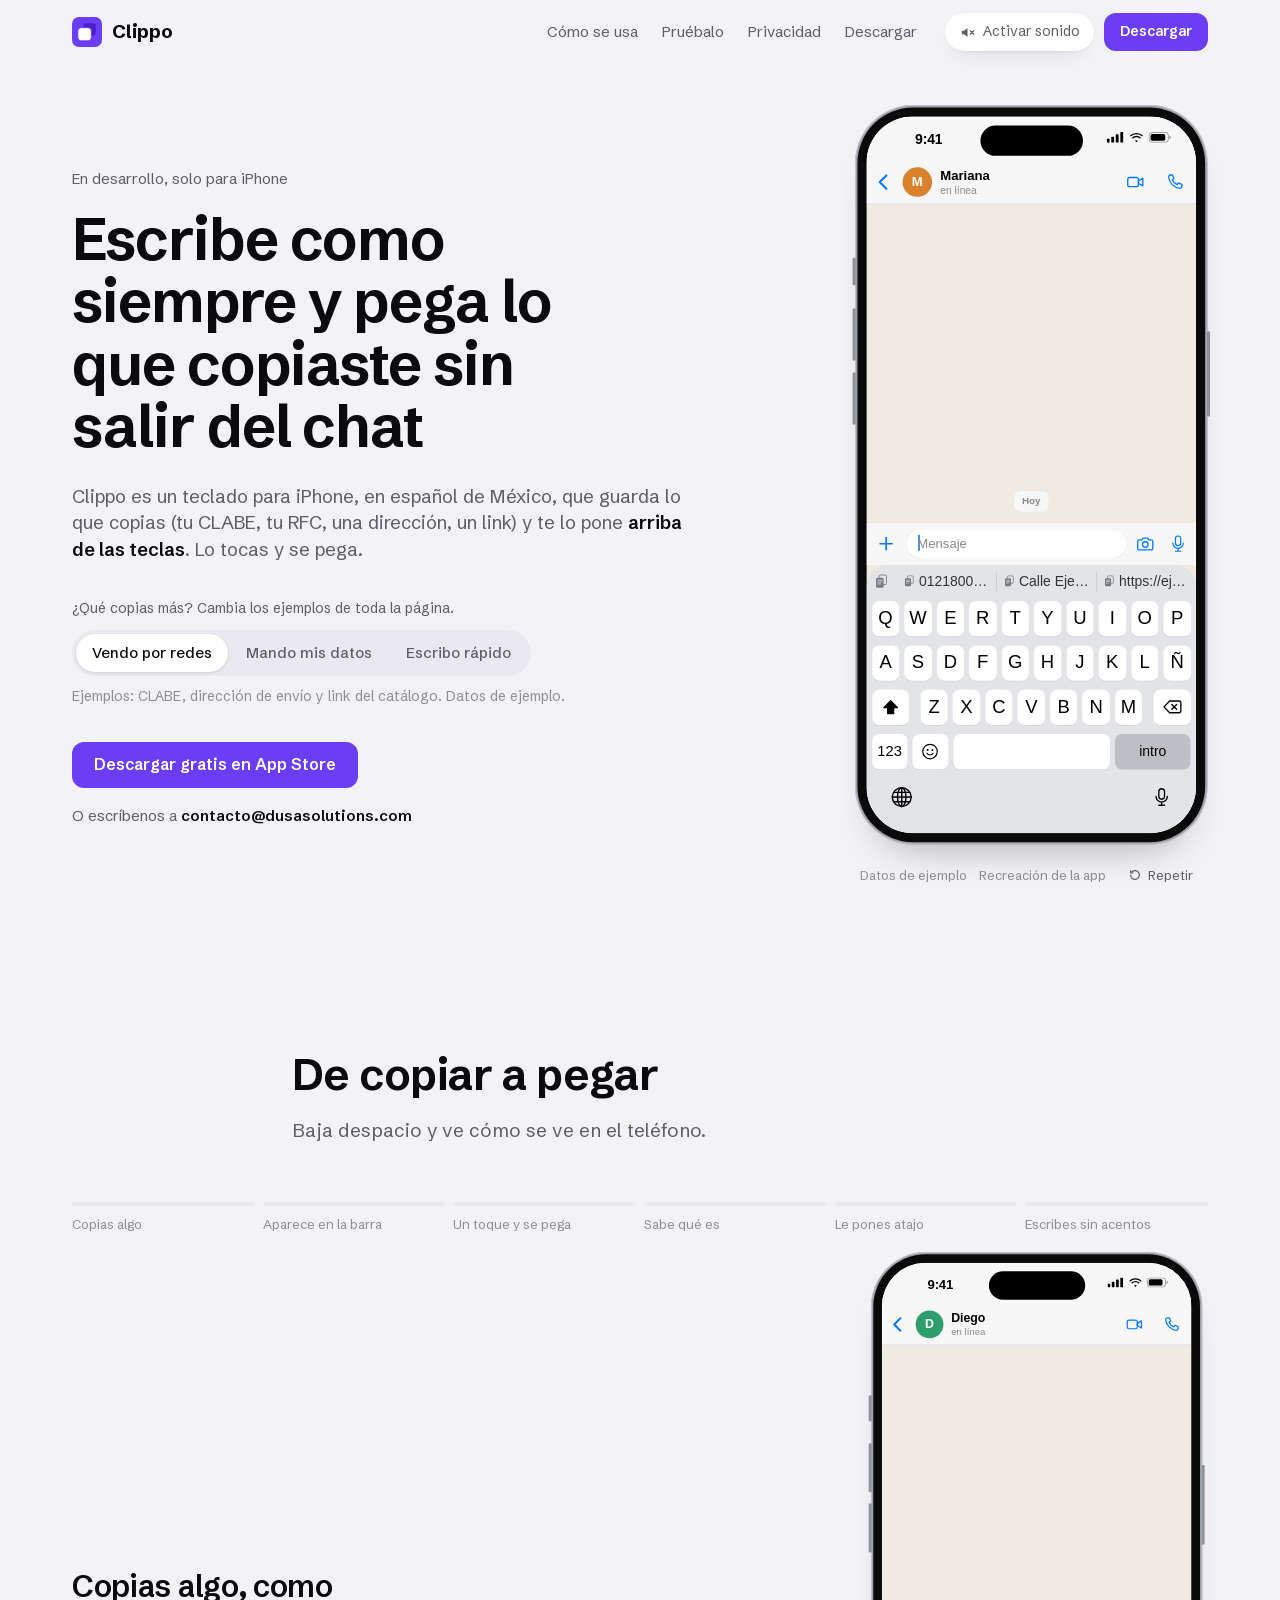
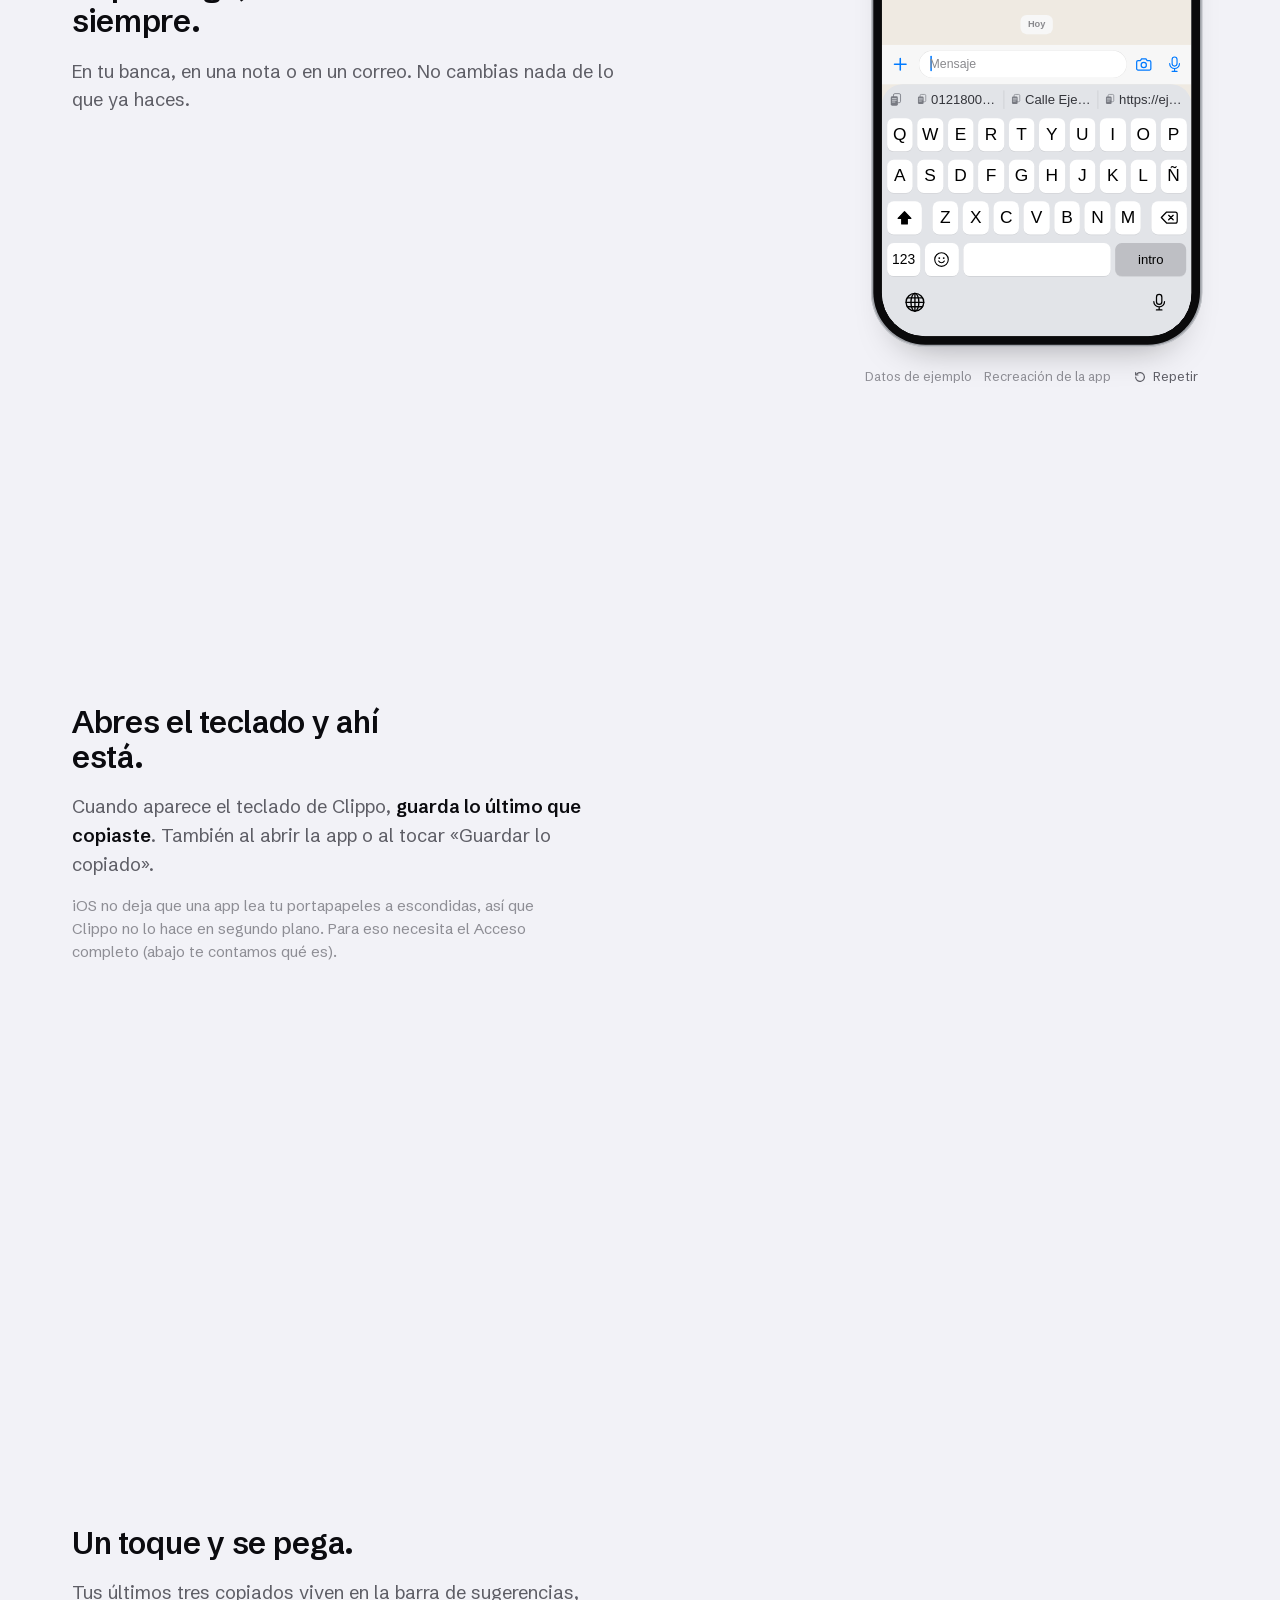
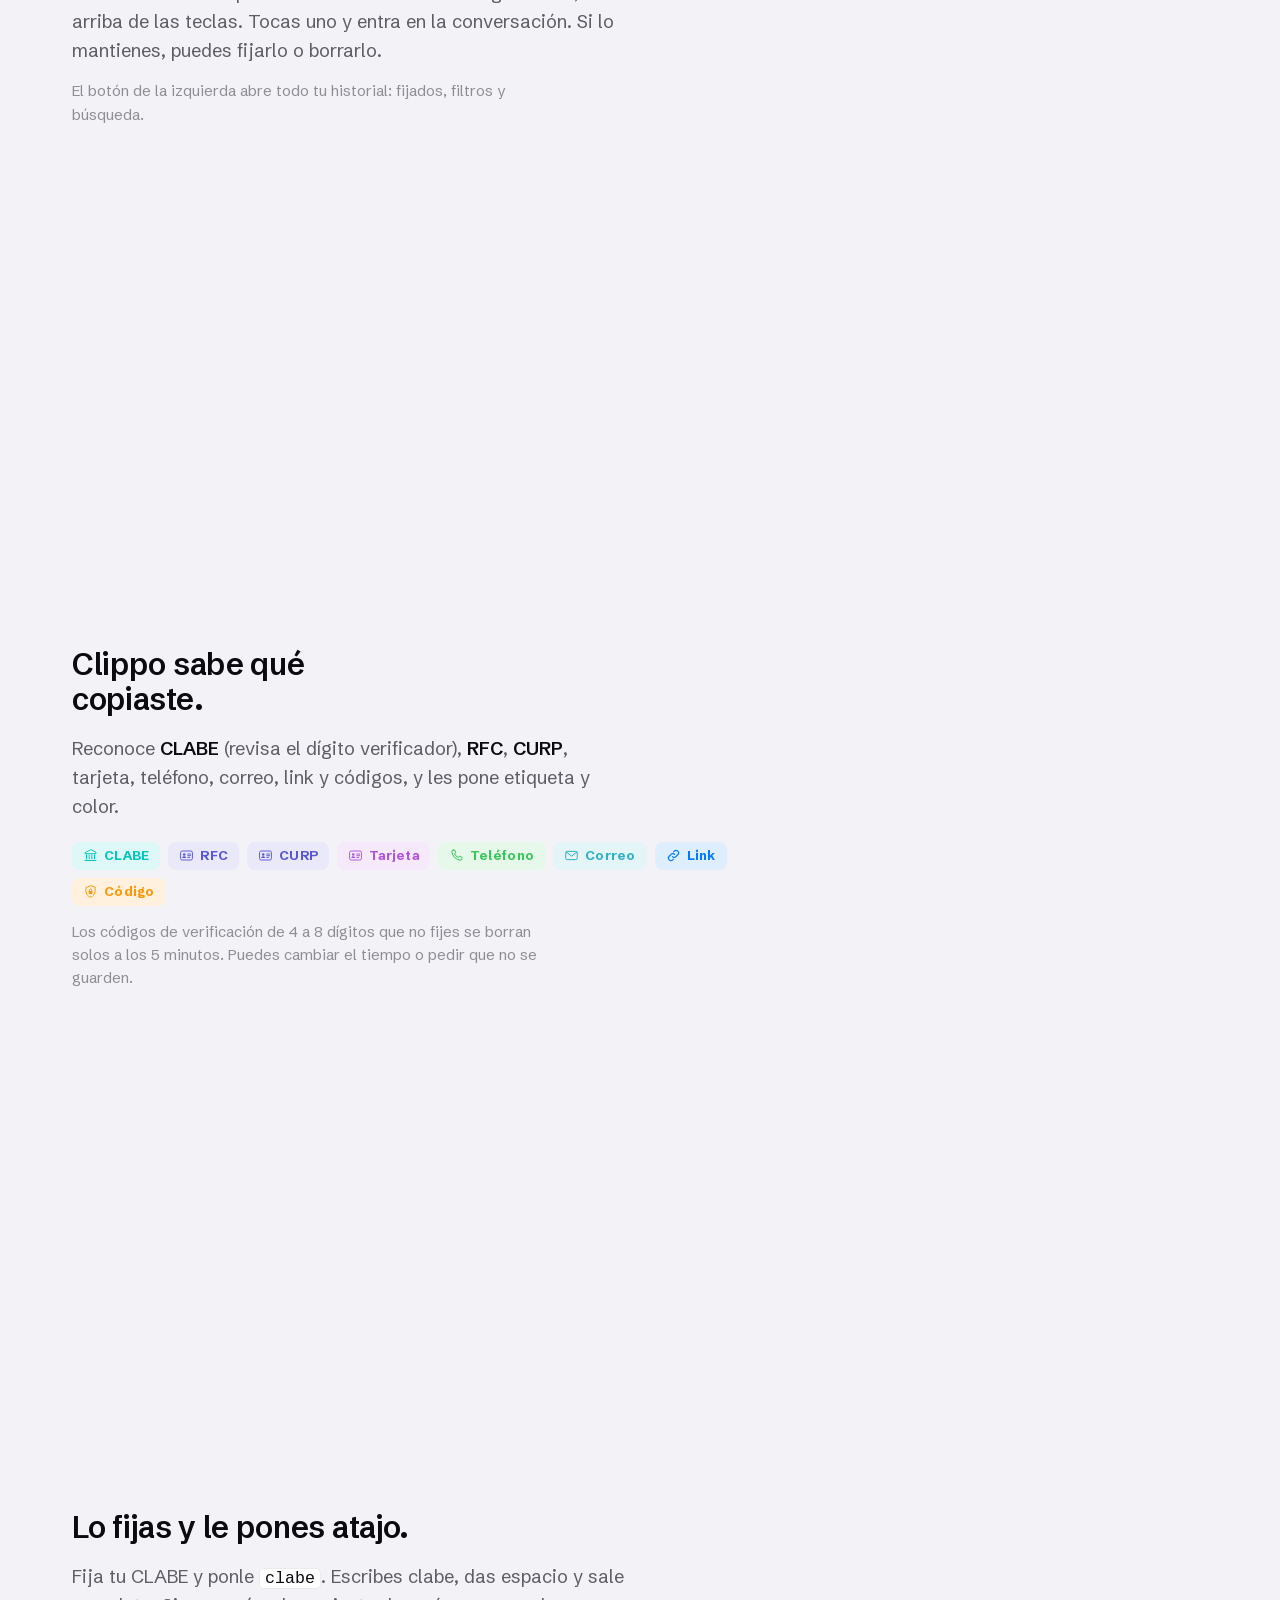
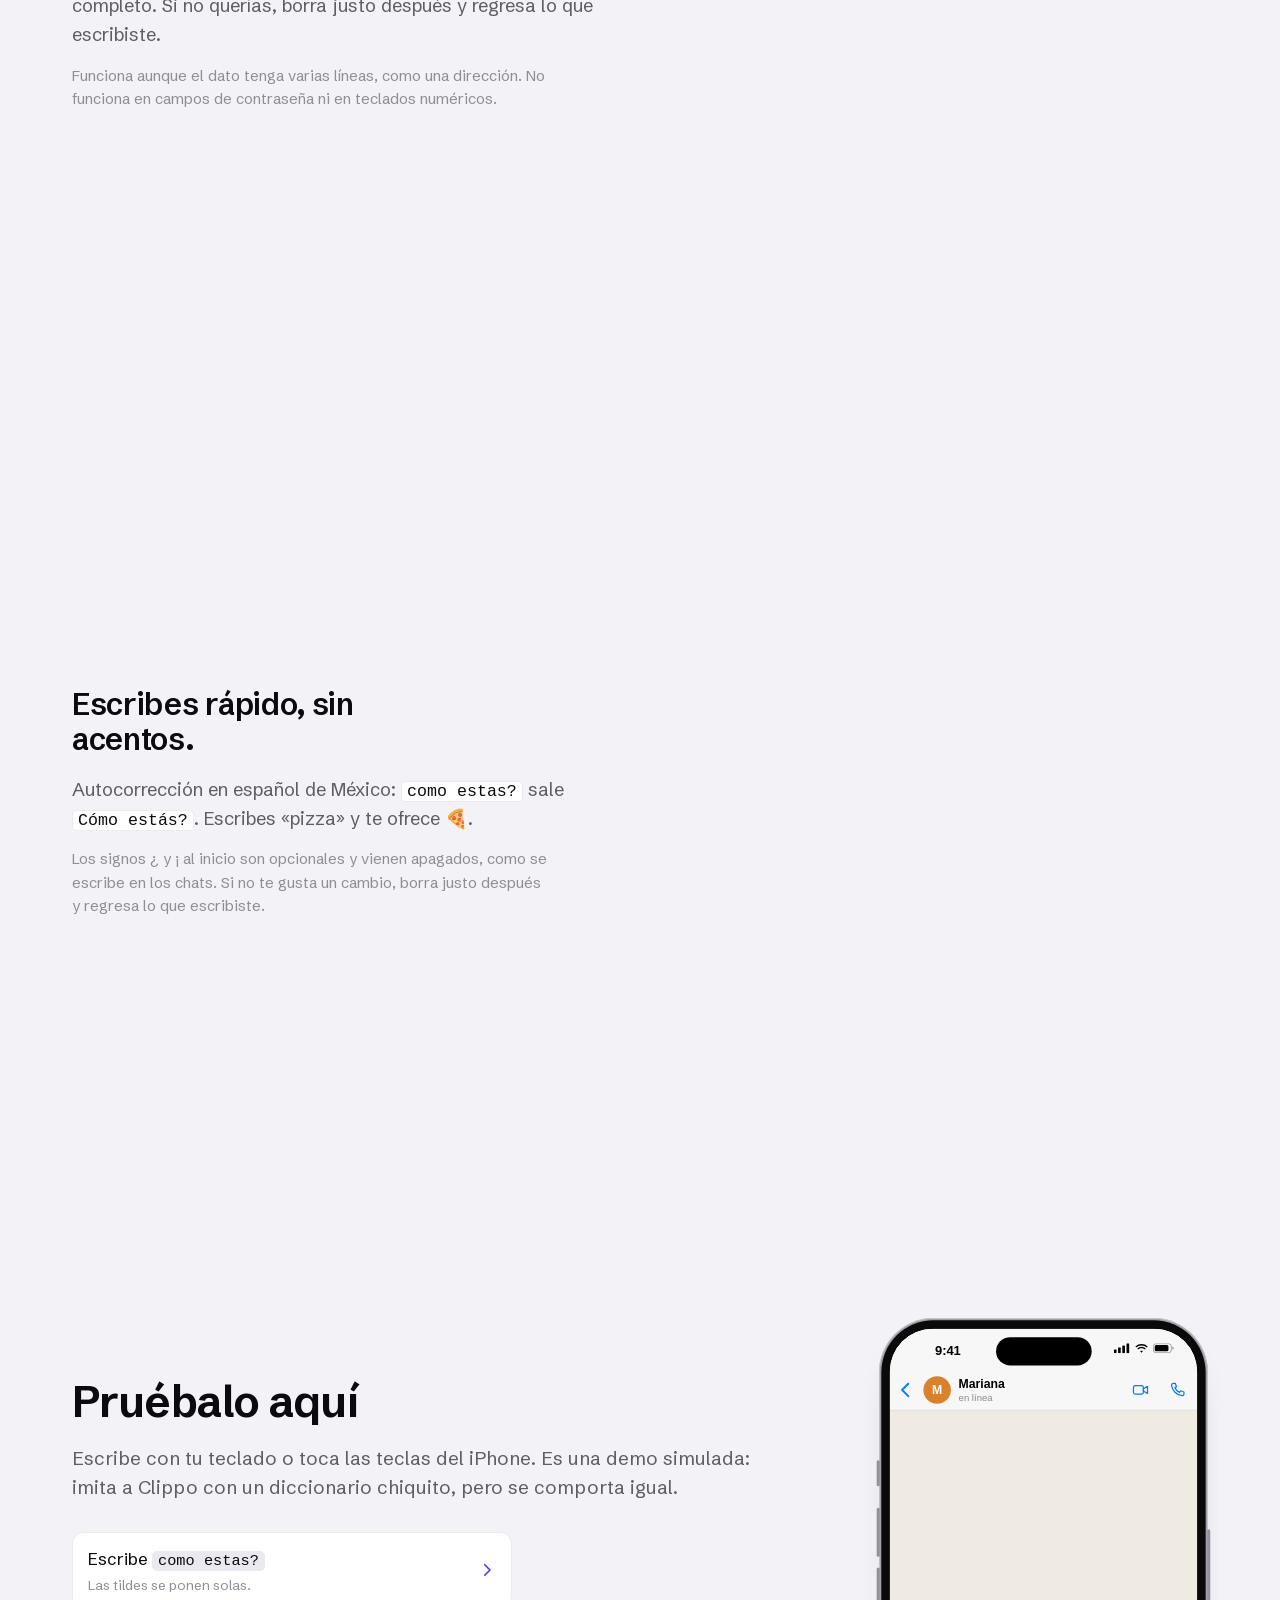
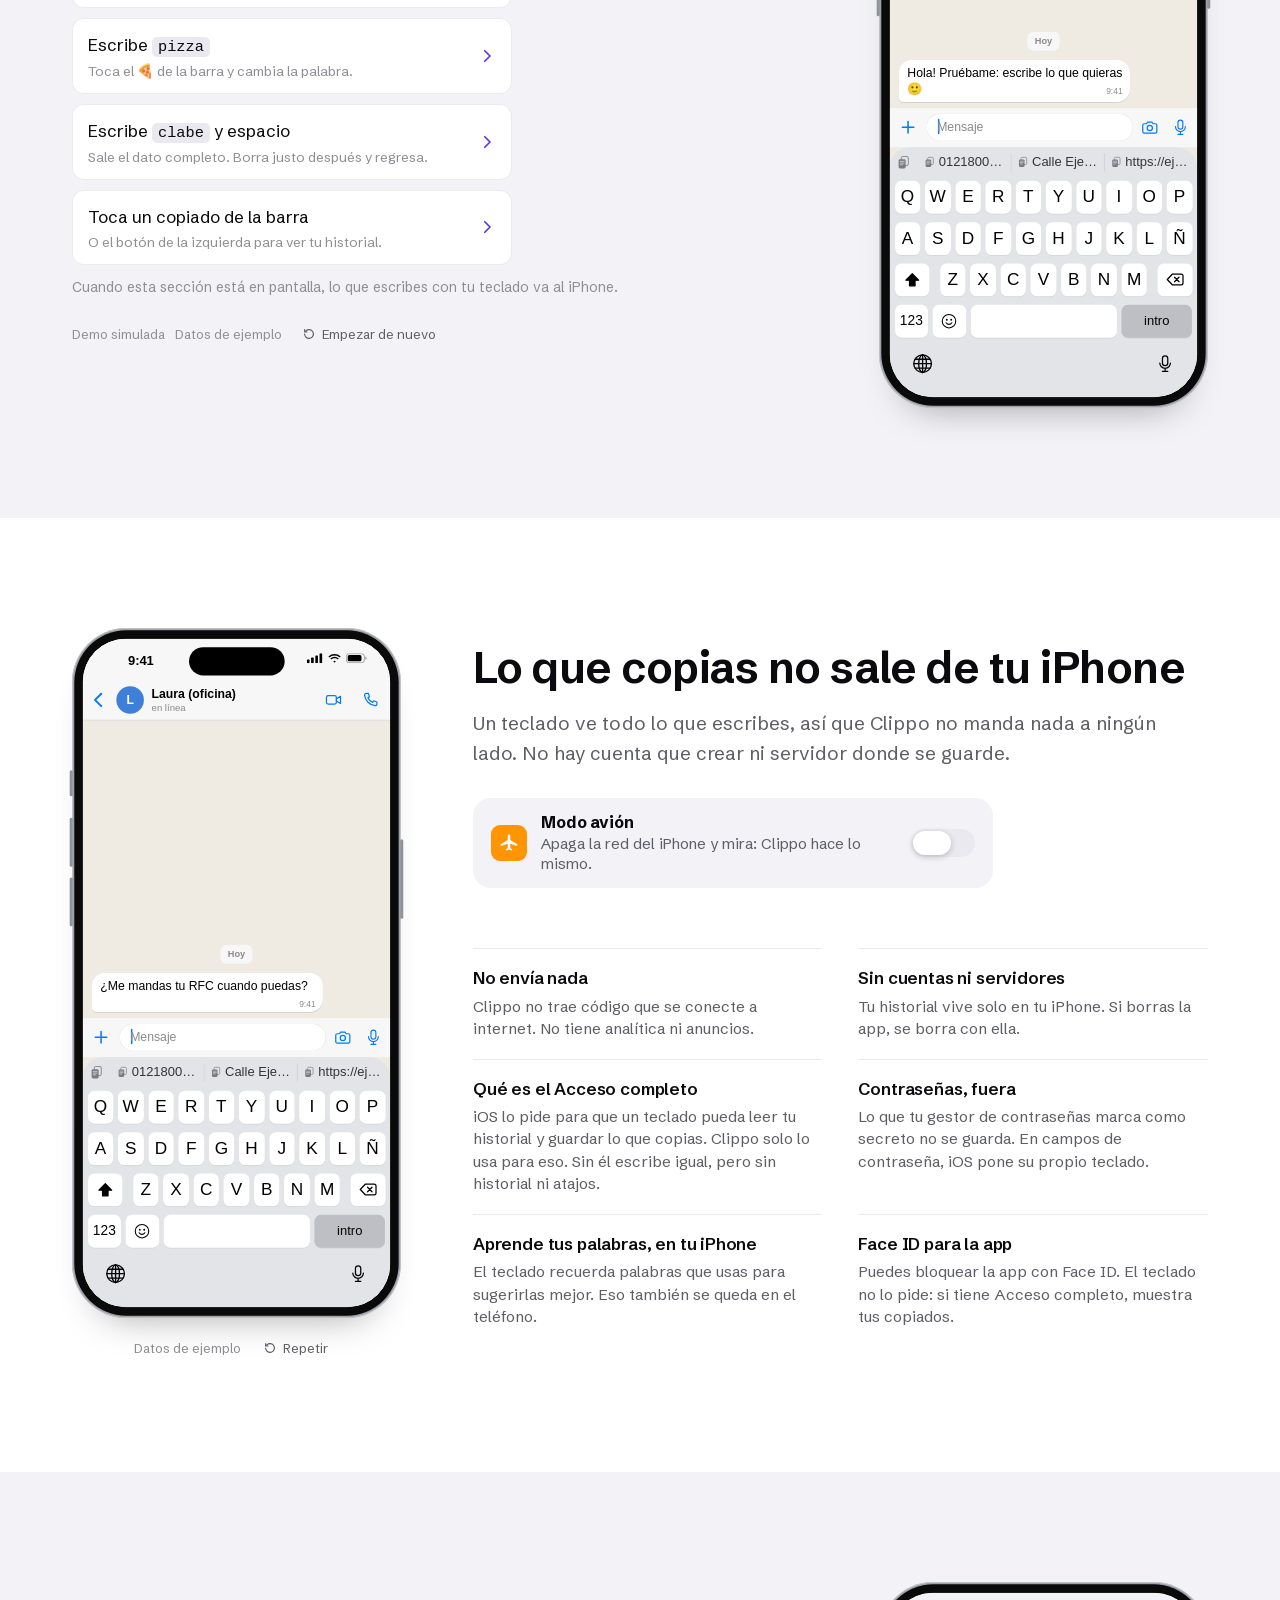
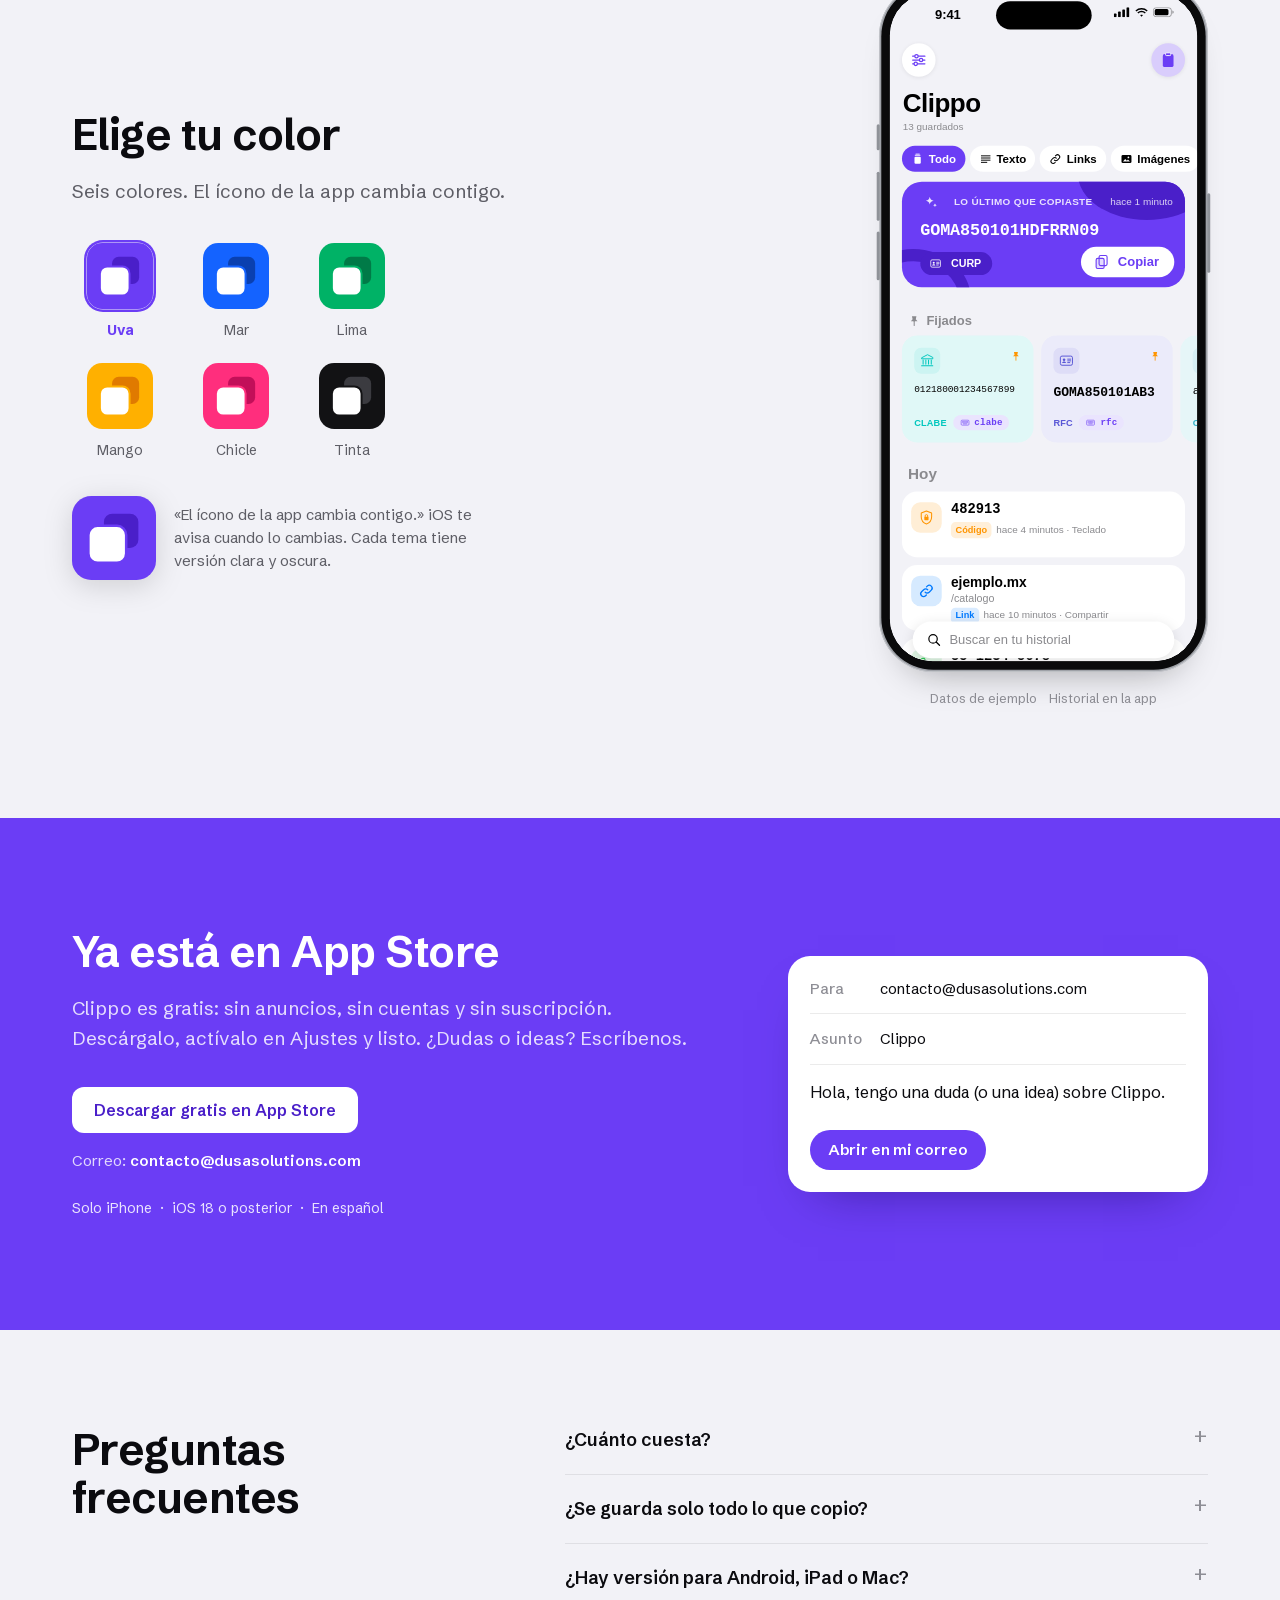
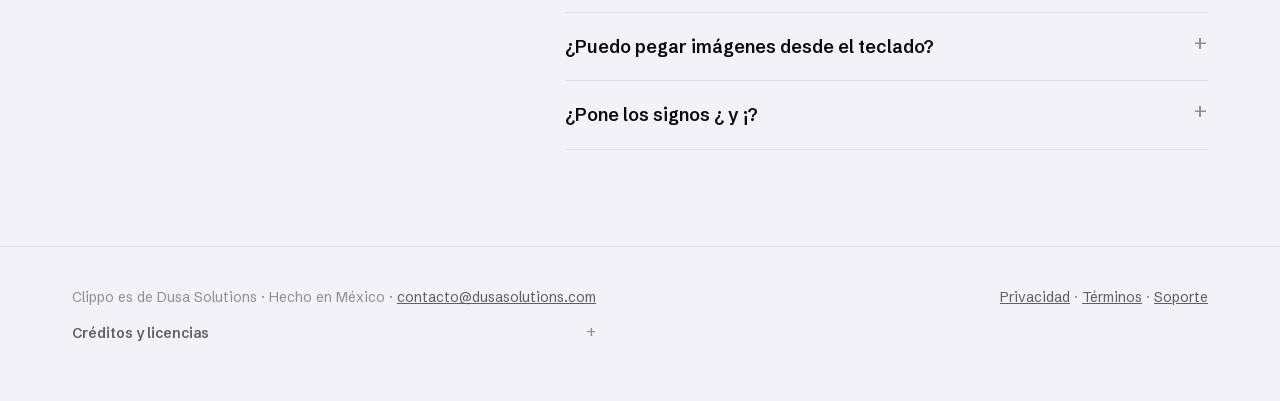
==== commit b14ae7ea: "Clippo ya está en App Store: botones de descarga y textos de lanzamiento Co-Authored-By: Claude Opus" ====
--- a/index.html
+++ b/index.html
@@ -4,7 +4,7 @@
 <meta charset="utf-8">
 <meta name="viewport" content="width=device-width, initial-scale=1">
 <title>Clippo · Teclado para iPhone con portapapeles</title>
-<meta name="description" content="Clippo es un teclado para iPhone en español de México que guarda lo que copias y te lo pone arriba de las teclas. Todo se queda en tu iPhone. Muy pronto en App Store.">
+<meta name="description" content="Clippo es un teclado para iPhone en español de México que guarda lo que copias y te lo pone arriba de las teclas. Todo se queda en tu iPhone. Gratis en App Store.">
 <meta name="color-scheme" content="light dark">
 <meta name="theme-color" content="#F2F2F7" media="(prefers-color-scheme: light)">
 <meta name="theme-color" content="#0B0B0D" media="(prefers-color-scheme: dark)">
@@ -13,7 +13,7 @@
 <link rel="manifest" href="manifest.json">
 <link rel="apple-touch-icon" href="icons/apple-touch-icon.png">
 <meta property="og:title" content="Clippo · Teclado para iPhone con portapapeles">
-<meta property="og:description" content="Clippo es un teclado para iPhone en español de México que guarda lo que copias y te lo pone arriba de las teclas. Todo se queda en tu iPhone. Muy pronto en App Store.">
+<meta property="og:description" content="Clippo es un teclado para iPhone en español de México que guarda lo que copias y te lo pone arriba de las teclas. Todo se queda en tu iPhone. Gratis en App Store.">
 <meta property="og:type" content="website">
 <meta property="og:locale" content="es_MX">
 <meta property="og:site_name" content="Clippo">
@@ -24,10 +24,10 @@
 <meta property="og:image:alt" content="Clippo: escribe como siempre, lo que copiaste a un toque. Logo de dos cuadros redondeados sobre fondo gris claro.">
 <meta name="twitter:card" content="summary_large_image">
 <meta name="twitter:title" content="Clippo · Teclado para iPhone con portapapeles">
-<meta name="twitter:description" content="Clippo es un teclado para iPhone en español de México que guarda lo que copias y te lo pone arriba de las teclas. Todo se queda en tu iPhone. Muy pronto en App Store.">
+<meta name="twitter:description" content="Clippo es un teclado para iPhone en español de México que guarda lo que copias y te lo pone arriba de las teclas. Todo se queda en tu iPhone. Gratis en App Store.">
 <meta name="twitter:image" content="https://clippo.online/og-image.png">
 <script type="application/ld+json">{"@context": "https://schema.org", "@type": "MobileApplication", "name": "Clippo", "description": "Teclado para iPhone en español de México que guarda lo que copias y te lo pone arriba de las teclas.", "operatingSystem": "iOS", "applicationCategory": "UtilitiesApplication", "inLanguage": "es-MX", "url": "https://clippo.online/", "image": "https://clippo.online/og-image.png", "publisher": {"@type": "Organization", "name": "Dusa Solutions"}}</script>
-<script type="application/ld+json">{"@context": "https://schema.org", "@type": "FAQPage", "inLanguage": "es-MX", "mainEntity": [{"@type": "Question", "name": "¿Cuánto va a costar?", "acceptedAnswer": {"@type": "Answer", "text": "Todavía no está definido. Lo vamos a decir aquí antes de que salga."}}, {"@type": "Question", "name": "¿Se guarda solo todo lo que copio?", "acceptedAnswer": {"@type": "Answer", "text": "Se guarda cuando abres el teclado de Clippo o la app, o cuando tocas «Guardar lo copiado». iOS no deja leer el portapapeles en segundo plano, y puede mostrarte su aviso de «pegar desde otras apps»."}}, {"@type": "Question", "name": "¿Hay versión para Android, iPad o Mac?", "acceptedAnswer": {"@type": "Answer", "text": "No. Clippo es solo para iPhone y no sincroniza con otros dispositivos."}}, {"@type": "Question", "name": "¿Puedo pegar imágenes desde el teclado?", "acceptedAnswer": {"@type": "Answer", "text": "Las imágenes se guardan en tu historial, pero un teclado no puede insertarlas: al tocarlas se copian y las pegas manteniendo el dedo en el campo."}}, {"@type": "Question", "name": "¿Pone los signos ¿ y ¡?", "acceptedAnswer": {"@type": "Answer", "text": "Solo si lo activas. Vienen apagados, como se escribe en los chats. Las tildes sí se ponen solas."}}]}</script>
+<script type="application/ld+json">{"@context": "https://schema.org", "@type": "FAQPage", "inLanguage": "es-MX", "mainEntity": [{"@type": "Question", "name": "¿Cuánto cuesta?", "acceptedAnswer": {"@type": "Answer", "text": "Es gratis, sin anuncios ni suscripción."}}, {"@type": "Question", "name": "¿Se guarda solo todo lo que copio?", "acceptedAnswer": {"@type": "Answer", "text": "Se guarda cuando abres el teclado de Clippo o la app, o cuando tocas «Guardar lo copiado». iOS no deja leer el portapapeles en segundo plano, y puede mostrarte su aviso de «pegar desde otras apps»."}}, {"@type": "Question", "name": "¿Hay versión para Android, iPad o Mac?", "acceptedAnswer": {"@type": "Answer", "text": "Por ahora Clippo es solo para iPhone y no sincroniza con otros dispositivos."}}, {"@type": "Question", "name": "¿Puedo pegar imágenes desde el teclado?", "acceptedAnswer": {"@type": "Answer", "text": "Las imágenes se guardan en tu historial, pero un teclado no puede insertarlas: al tocarlas se copian y las pegas manteniendo el dedo en el campo."}}, {"@type": "Question", "name": "¿Pone los signos ¿ y ¡?", "acceptedAnswer": {"@type": "Answer", "text": "Solo si lo activas. Vienen apagados, como se escribe en los chats. Las tildes sí se ponen solas."}}]}</script>
 <link rel="icon" href="data:image/svg+xml,%3Csvg xmlns='http://www.w3.org/2000/svg' viewBox='0 0 100 100'%3E%3Crect width='100' height='100' rx='23' fill='%236B3DF5'/%3E%3Crect x='38' y='21' width='41' height='41' rx='10' fill='%234A1FC9'/%3E%3Crect x='19' y='35' width='46' height='45' rx='11' fill='%23fff' stroke='%236B3DF5' stroke-width='3'/%3E%3C/svg%3E">
 <style>
 @font-face{font-family:"Schibsted Grotesk";src:url(fonts/schibsted-grotesk.woff2) format("woff2");font-weight:400 800;font-style:normal;font-display:swap}
@@ -507,11 +507,11 @@
   <div class="wrap">
     <a class="brand" href="#top" aria-label="Clippo, inicio"><svg viewBox="0 0 100 100" aria-hidden="true" class="appicon" data-th="uva"></svg>Clippo</a>
     <nav class="nav-links" aria-label="Secciones">
-      <a href="#como">Cómo se usa</a><a href="#prueba">Pruébalo</a><a href="#privacidad">Privacidad</a><a href="#pronto">Cuándo sale</a>
+      <a href="#como">Cómo se usa</a><a href="#prueba">Pruébalo</a><a href="#privacidad">Privacidad</a><a href="#pronto">Descargar</a>
     </nav>
     <div class="nav-act">
       <button class="snd" id="snd" aria-pressed="false" type="button"><svg viewBox="0 0 24 24" aria-hidden="true"><path d="M4 9.5h3.2L12 5.6v12.8l-4.8-3.9H4z" fill="currentColor"/><path class="w" d="M15.5 9a4.2 4.2 0 0 1 0 6M18 6.5a8 8 0 0 1 0 11" fill="none" stroke="currentColor" stroke-width="1.7" stroke-linecap="round"/><path class="x" d="m16 9.5 5 5m0-5-5 5" stroke="currentColor" stroke-width="1.7" stroke-linecap="round"/></svg><span class="lbl">Activar sonido</span></button>
-      <a class="btn btn-acc btn-sm" href="mailto:contacto@dusasolutions.com?subject=Av%C3%ADsenme%20cuando%20salga%20Clippo">Avísame</a>
+      <a class="btn btn-acc btn-sm" href="https://apps.apple.com/mx/app/clippo-portapapeles/id6830990936">Descargar</a>
     </div>
   </div>
 </header>
@@ -533,8 +533,7 @@
         <p class="prof-d" id="profD"></p>
       </div>
       <div class="ctas rv">
-        <a class="btn btn-acc" href="mailto:contacto@dusasolutions.com?subject=Av%C3%ADsenme%20cuando%20salga%20Clippo">Avísame cuando salga</a>
-        <span class="btn btn-soon" aria-disabled="true">Próximamente en App Store</span>
+        <a class="btn btn-acc" href="https://apps.apple.com/mx/app/clippo-portapapeles/id6830990936">Descargar gratis en App Store</a>
       </div>
       <p class="mail rv">O escríbenos a <span>contacto@dusasolutions.com</span></p>
     </div>
@@ -665,20 +664,19 @@
 <section class="sec soon" id="pronto" data-sec="pronto">
   <div class="wrap soon-grid"><div>
     <div class="sec-head rv">
-      <h2>Todavía no sale</h2>
-      <p>Clippo está en desarrollo, en una beta interna. Todavía no tiene precio ni fecha. Si quieres que te avisemos cuando salga, escríbenos.</p>
+      <h2>Ya está en App Store</h2>
+      <p>Clippo es gratis: sin anuncios, sin cuentas y sin suscripción. Descárgalo, actívalo en Ajustes y listo. ¿Dudas o ideas? Escríbenos.</p>
     </div>
     <div class="ctas rv">
-      <a class="btn btn-acc" href="mailto:contacto@dusasolutions.com?subject=Av%C3%ADsenme%20cuando%20salga%20Clippo">Avísame cuando salga</a>
-      <span class="btn btn-soon" aria-disabled="true">Próximamente en App Store</span>
+      <a class="btn btn-acc" href="https://apps.apple.com/mx/app/clippo-portapapeles/id6830990936">Descargar gratis en App Store</a>
     </div>
     <p class="mail rv">Correo: <span>contacto@dusasolutions.com</span></p>
     <div class="req rv"><span>Solo iPhone</span><span>iOS 18 o posterior</span><span>En español</span></div>
     </div>
-    <a class="draft rv" href="mailto:contacto@dusasolutions.com?subject=Av%C3%ADsenme%20cuando%20salga%20Clippo&body=Hola%2C%20quiero%20probar%20Clippo%20cuando%20salga." aria-label="Escribir correo para que te avisen">
+    <a class="draft rv" href="mailto:contacto@dusasolutions.com?subject=Clippo&body=Hola%2C%20" aria-label="Escribir correo a Dusa Solutions">
       <span class="dr-row"><b>Para</b>contacto@dusasolutions.com</span>
-      <span class="dr-row"><b>Asunto</b>Avísenme cuando salga Clippo</span>
-      <span class="dr-body">Hola, quiero probar Clippo cuando salga.</span>
+      <span class="dr-row"><b>Asunto</b>Clippo</span>
+      <span class="dr-body">Hola, tengo una duda (o una idea) sobre Clippo.</span>
       <span class="dr-btn">Abrir en mi correo</span>
     </a>
   </div>
@@ -688,9 +686,9 @@
   <div class="wrap faq-grid">
     <div class="sec-head rv"><h2>Preguntas frecuentes</h2></div>
     <div class="rv">
-      <details><summary>¿Cuánto va a costar?</summary><p>Todavía no está definido. Lo vamos a decir aquí antes de que salga.</p></details>
+      <details><summary>¿Cuánto cuesta?</summary><p>Es gratis, sin anuncios ni suscripción.</p></details>
       <details><summary>¿Se guarda solo todo lo que copio?</summary><p>Se guarda cuando abres el teclado de Clippo o la app, o cuando tocas «Guardar lo copiado». iOS no deja leer el portapapeles en segundo plano, y puede mostrarte su aviso de «pegar desde otras apps».</p></details>
-      <details><summary>¿Hay versión para Android, iPad o Mac?</summary><p>No. Clippo es solo para iPhone y no sincroniza con otros dispositivos.</p></details>
+      <details><summary>¿Hay versión para Android, iPad o Mac?</summary><p>Por ahora Clippo es solo para iPhone y no sincroniza con otros dispositivos.</p></details>
       <details><summary>¿Puedo pegar imágenes desde el teclado?</summary><p>Las imágenes se guardan en tu historial, pero un teclado no puede insertarlas: al tocarlas se copian y las pegas manteniendo el dedo en el campo.</p></details>
       <details><summary>¿Pone los signos ¿ y ¡?</summary><p>Solo si lo activas. Vienen apagados, como se escribe en los chats. Las tildes sí se ponen solas.</p></details>
     </div>
@@ -790,7 +788,7 @@
   clabe:{k:'clabe', t:'012180001234567899', mono:1, sc:'clabe'},
   rfc:{k:'rfc', t:'GOMA850101AB3', mono:1, sc:'rfc'},
   curp:{k:'curp', t:'GOMA850101HDFRRN09', mono:1, sc:'curp'},
-  mail:{k:'email', t:'ana@clipo.mx', sc:'@@'},
+  mail:{k:'email', t:'ana@ejemplo.com', sc:'@@'},
   addr:{k:'text', t:'Calle Ejemplo 123, Col. Centro, C.P. 06000, CDMX', sc:'dir'},
   cat:{k:'link', t:'https://ejemplo.mx/catalogo'},
   res:{k:'link', t:'https://ejemplo.mx/reserva'},
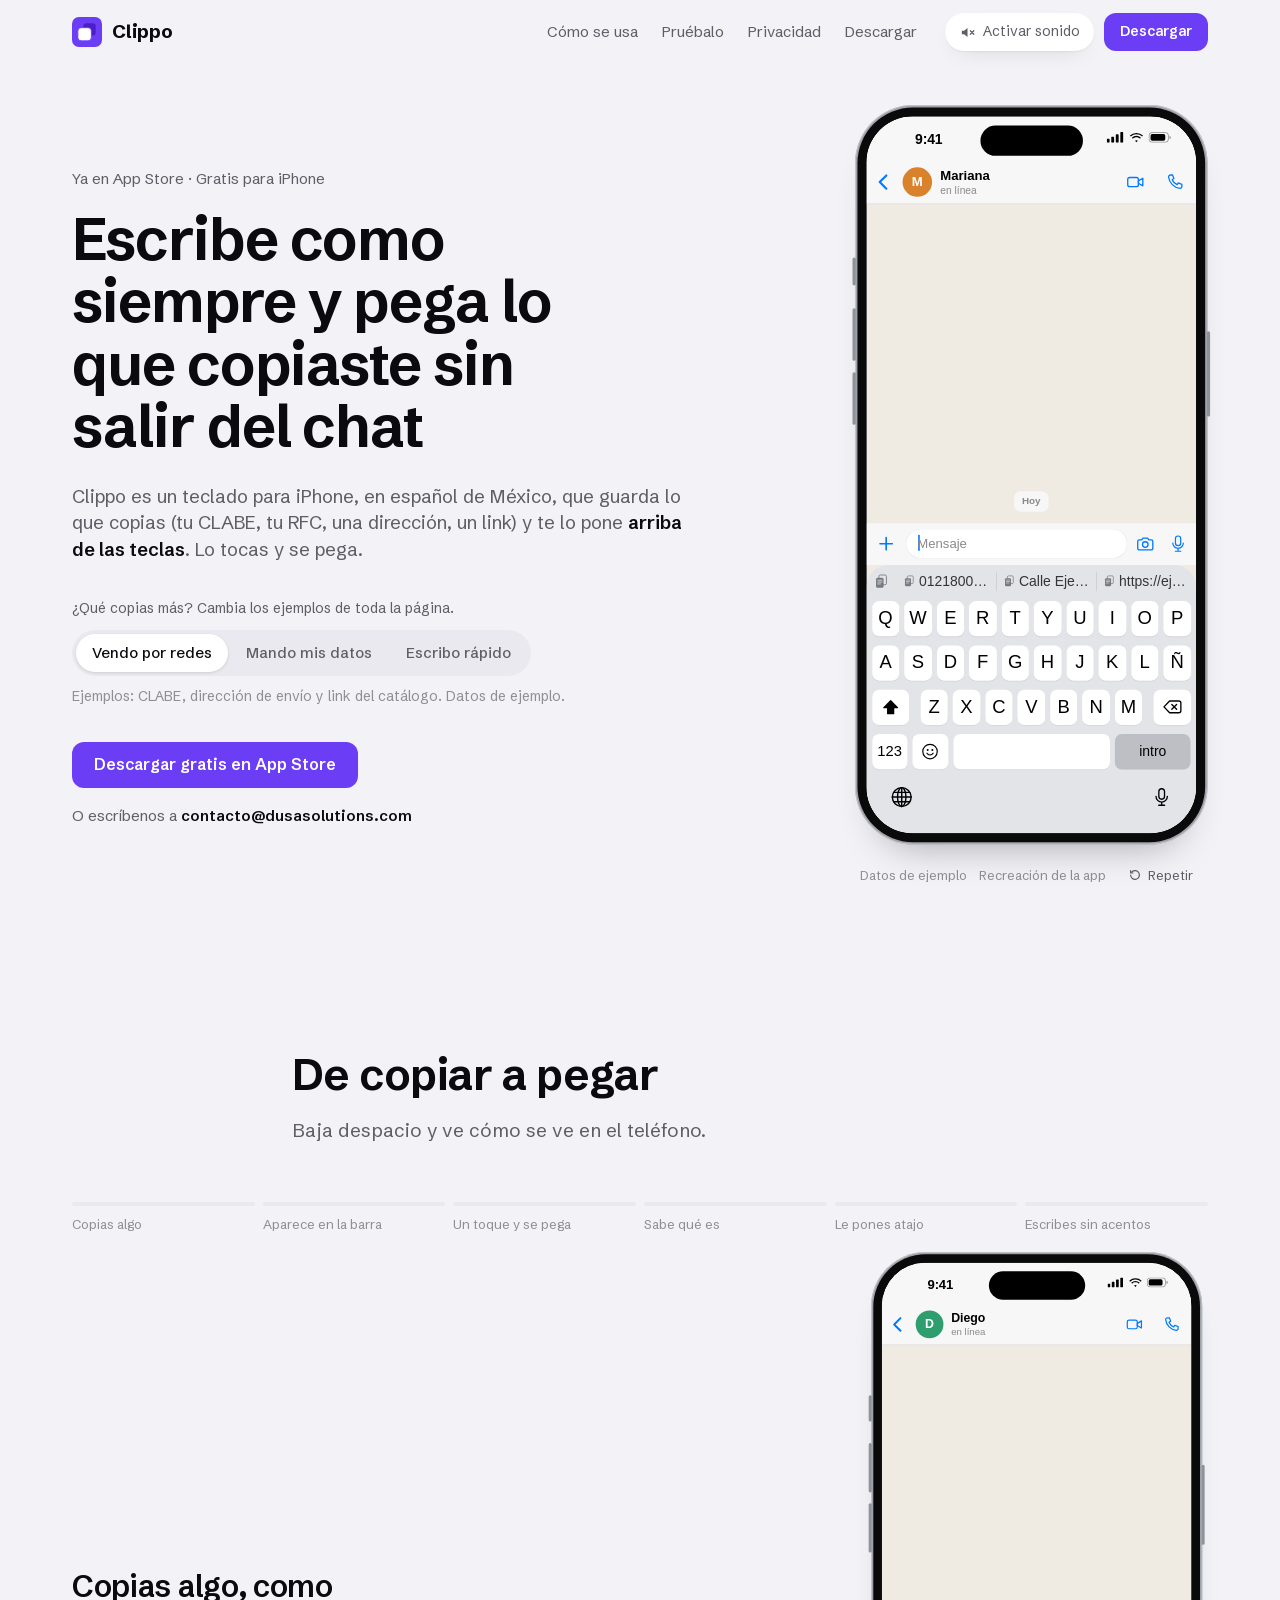
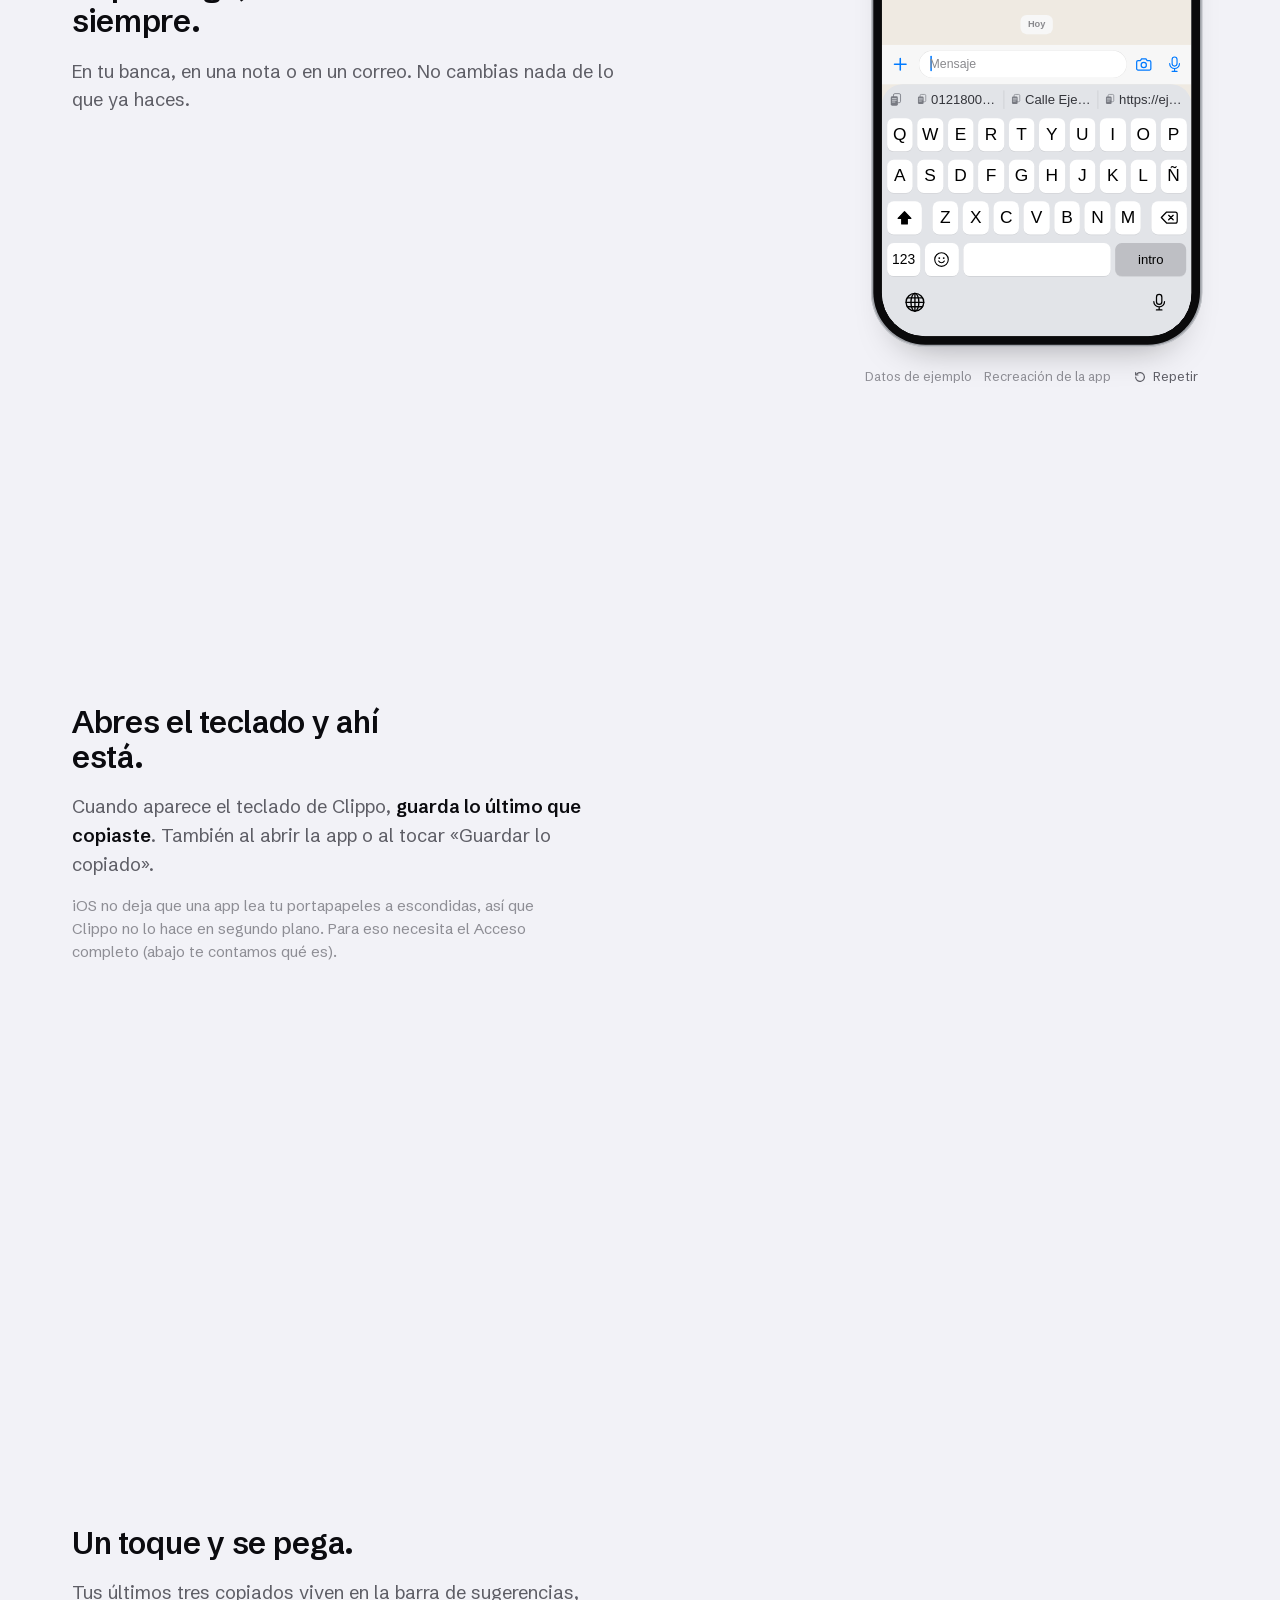
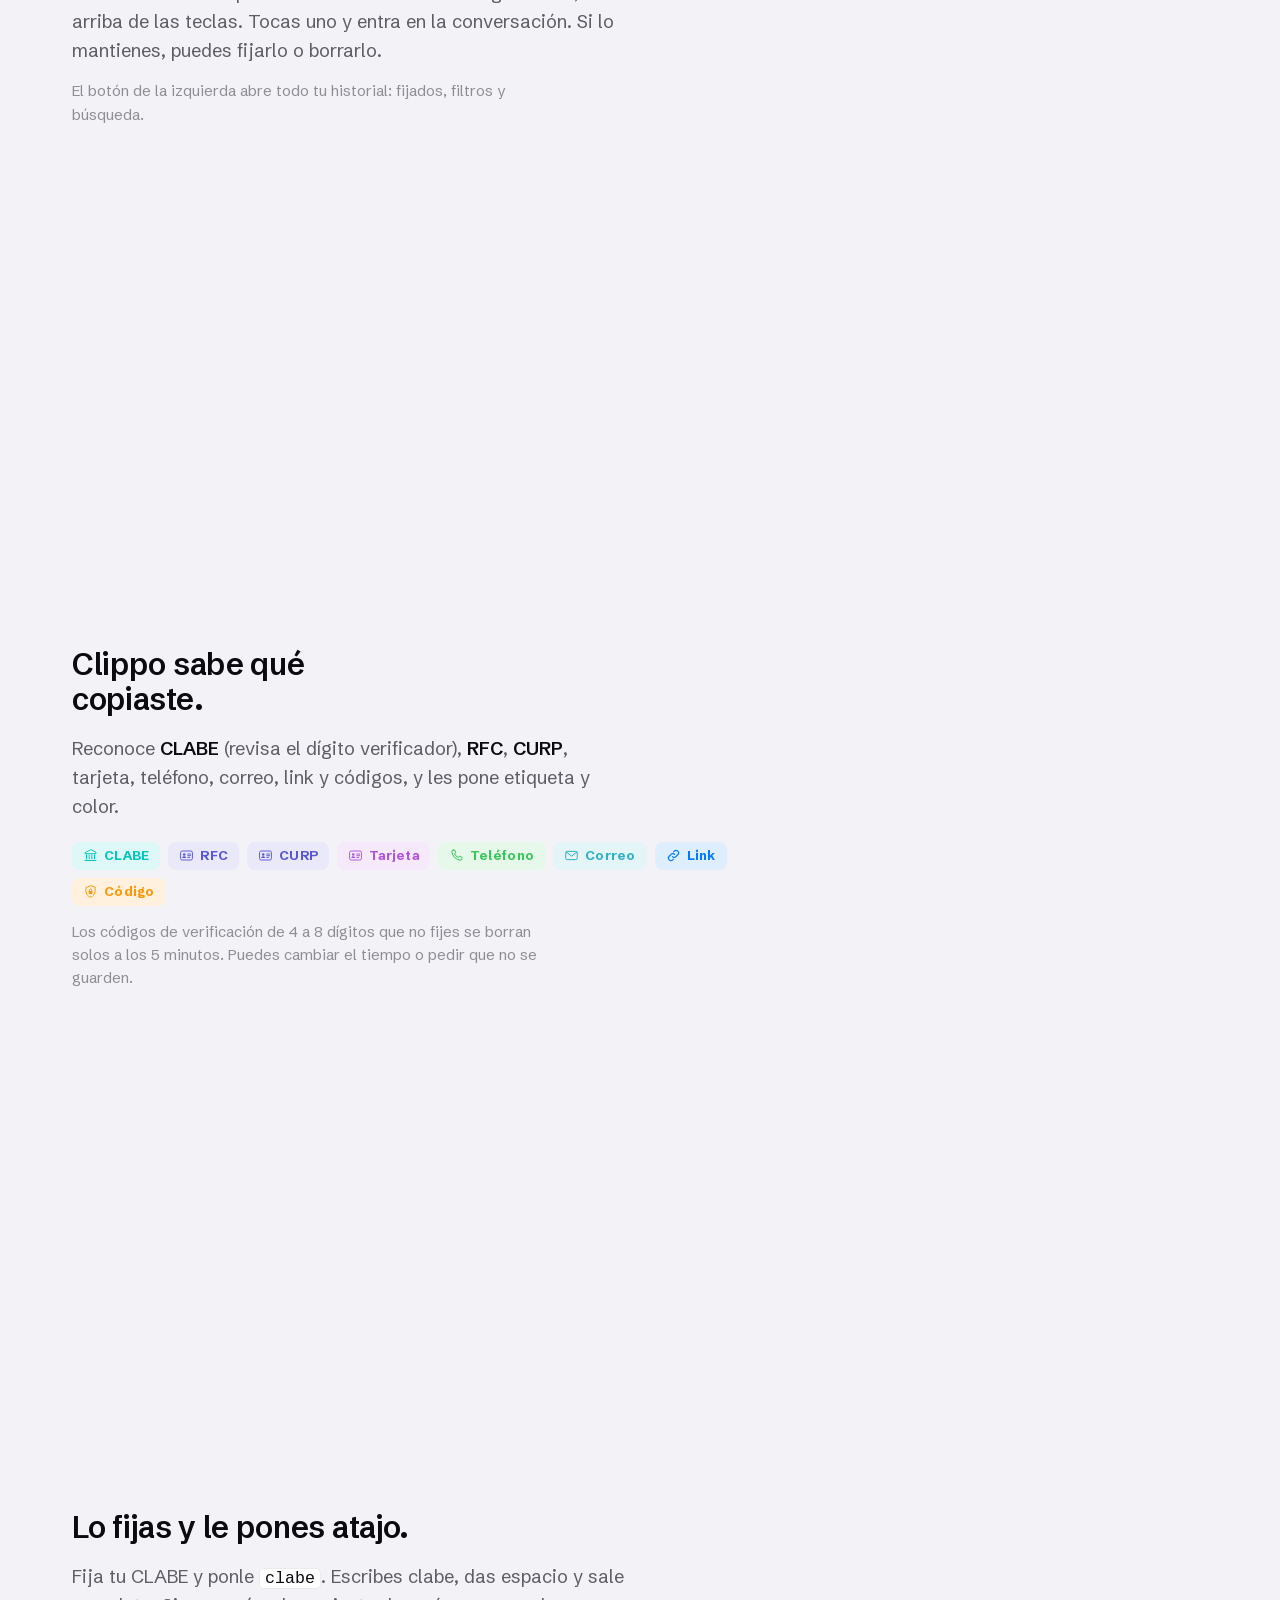
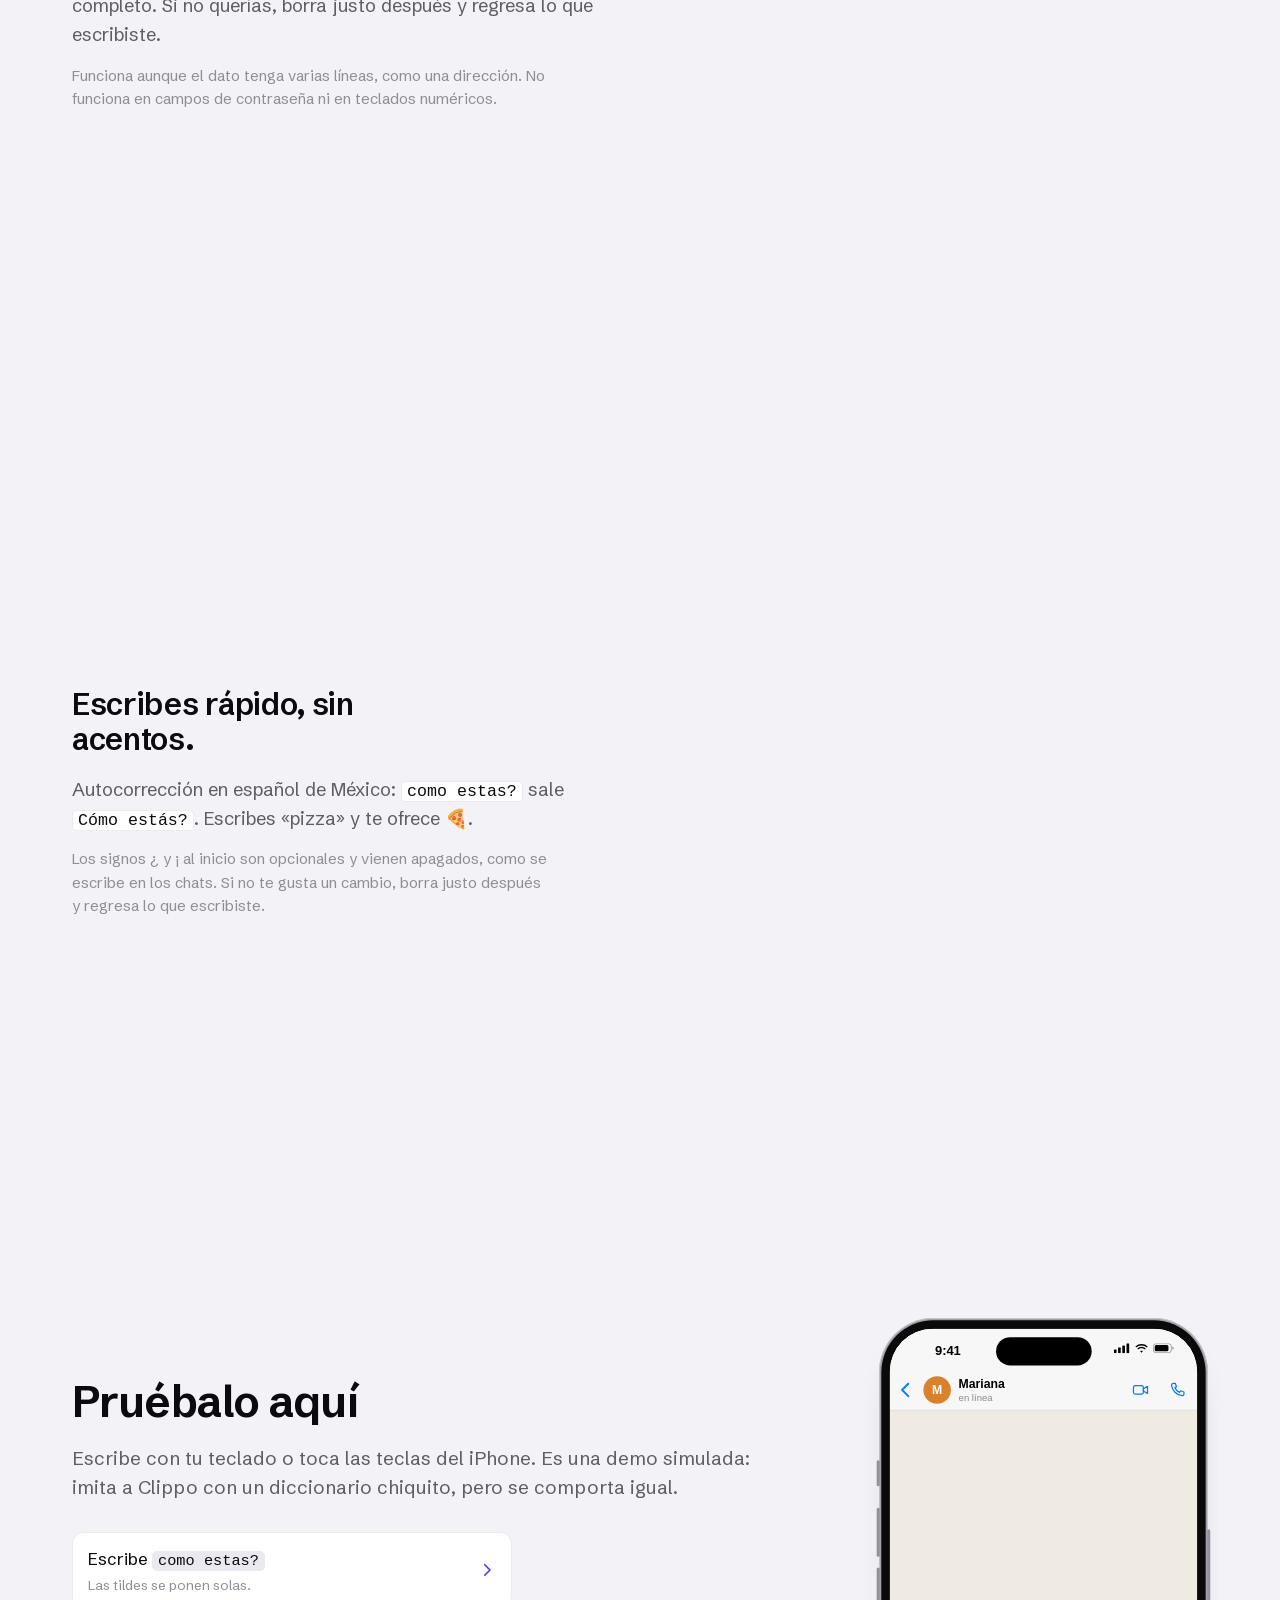
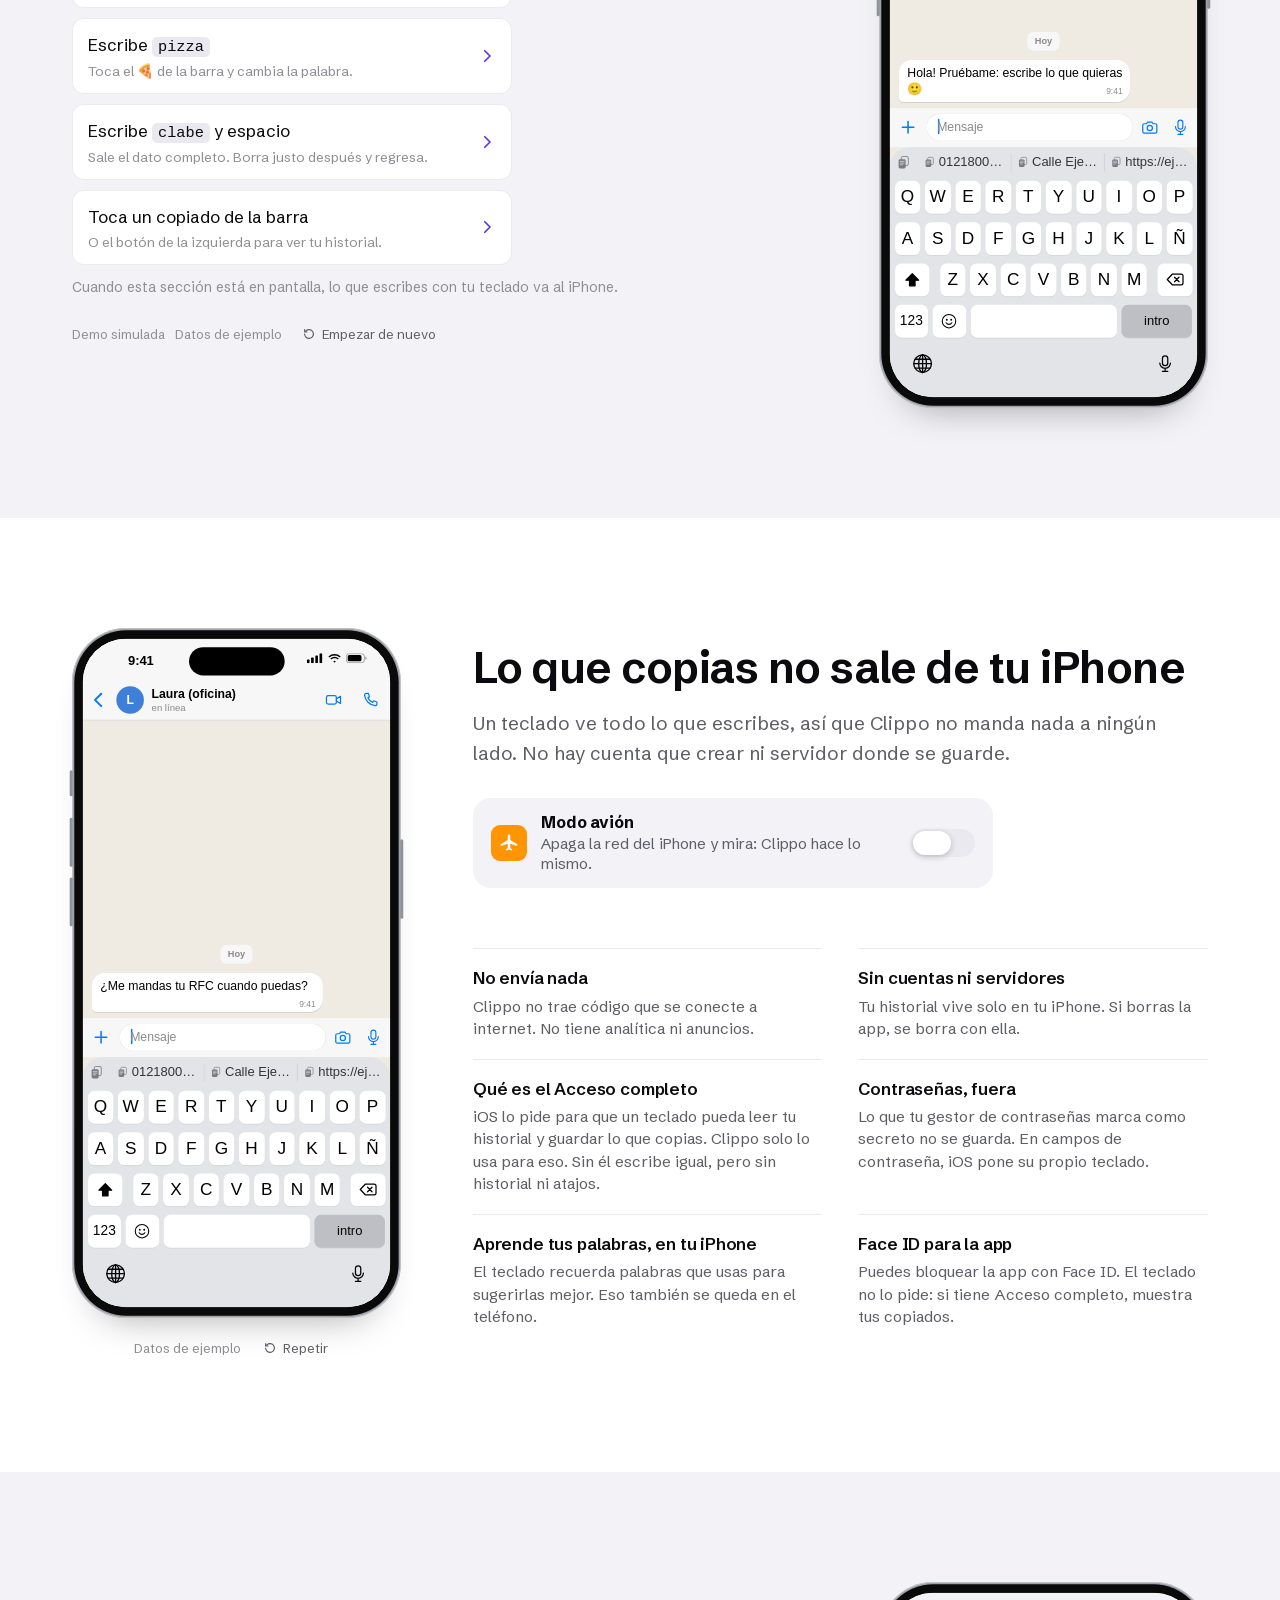
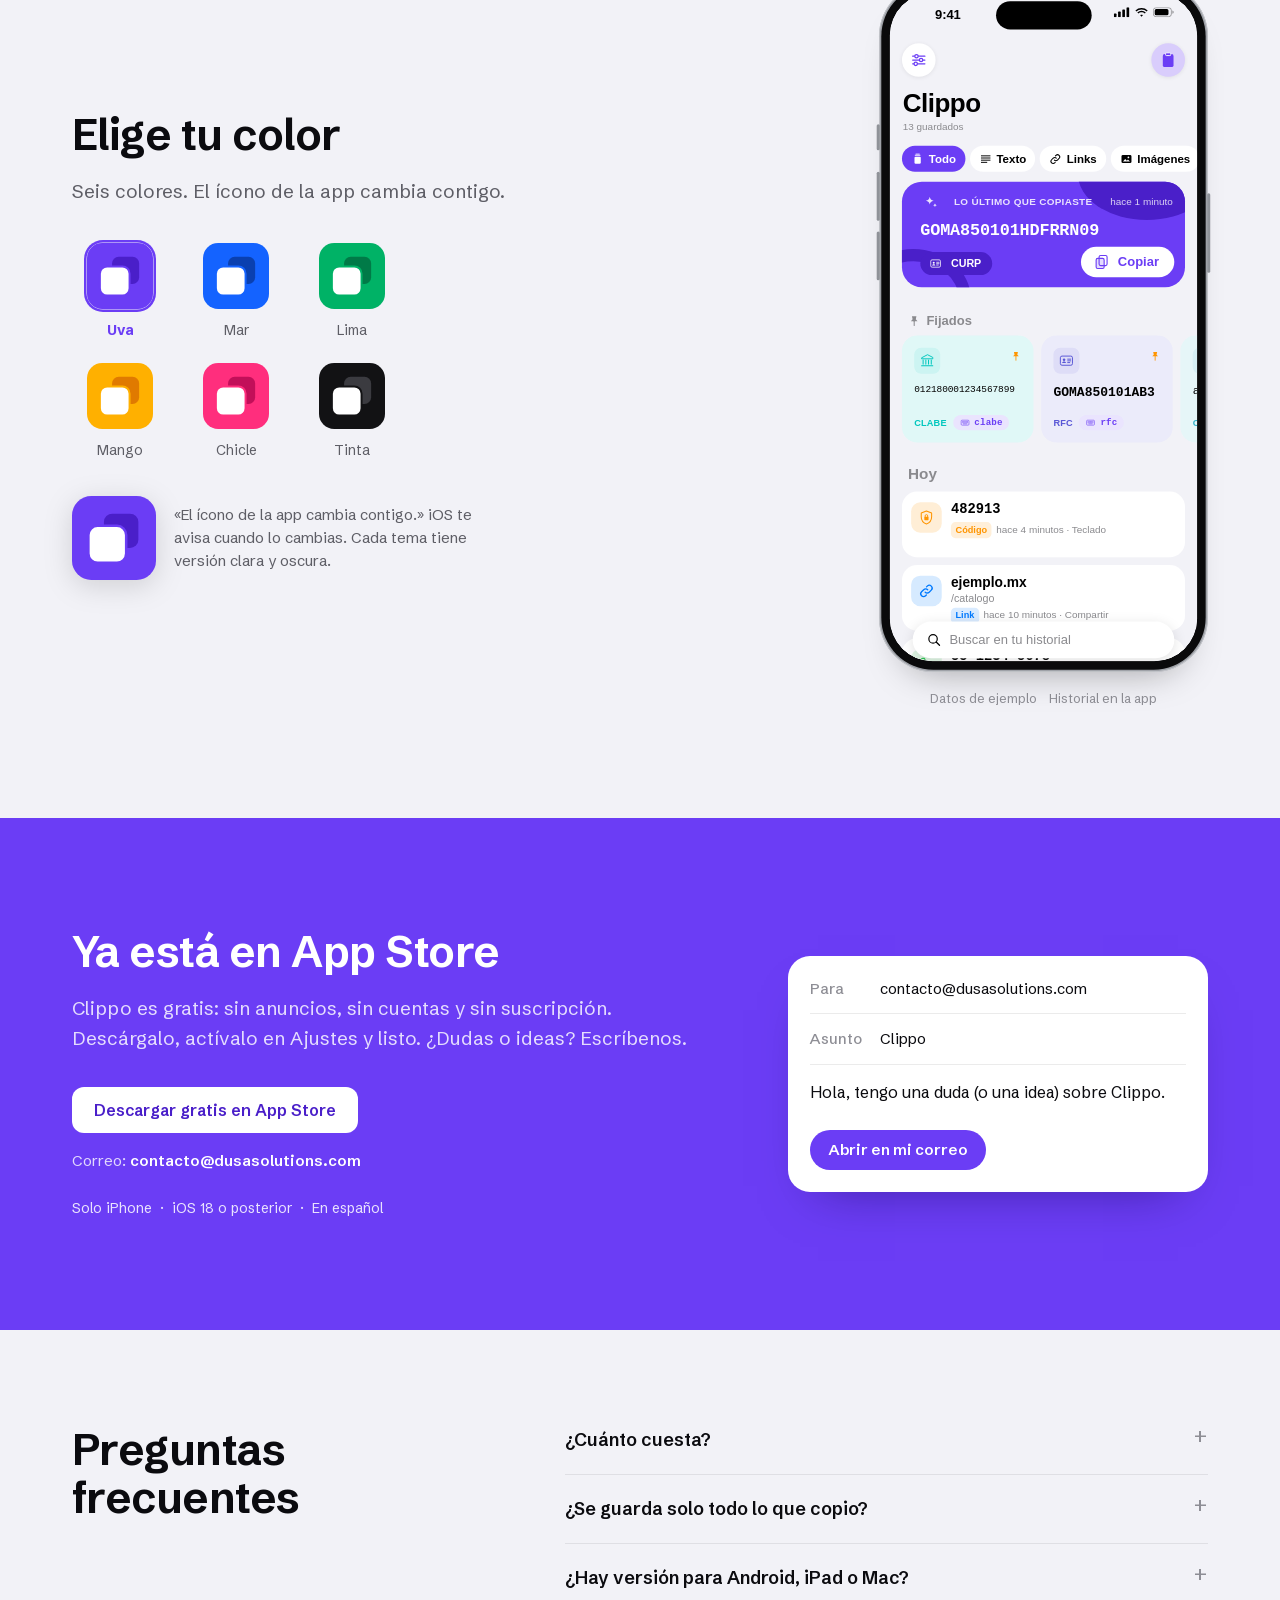
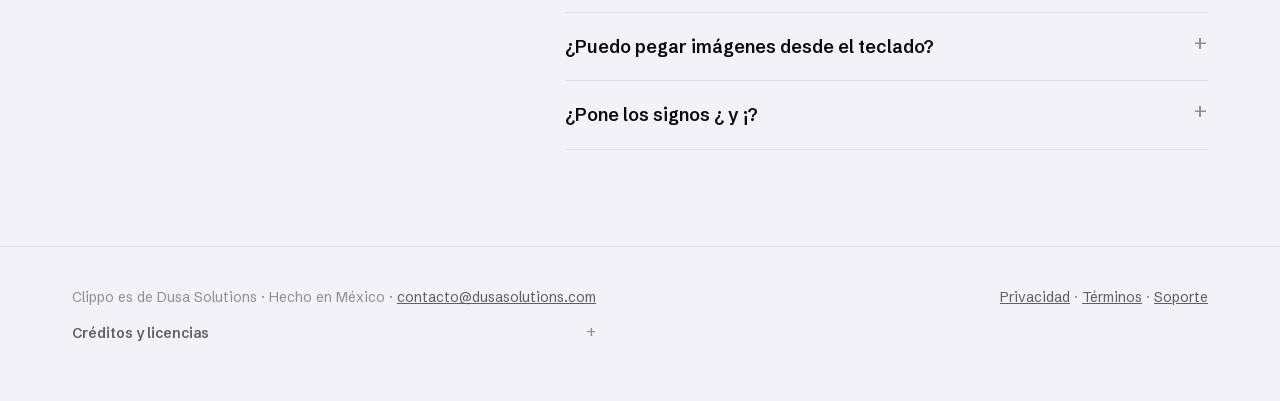
==== commit a844e897: "Quitar «En desarrollo»: ya está en App Store Co-Authored-By: Claude Opus 5.5 <noreply@anthropic.com>" ====
--- a/index.html
+++ b/index.html
@@ -520,7 +520,7 @@
 <section class="hero" id="top" data-sec="hero">
   <div class="wrap hero-grid">
     <div class="hero-copy">
-      <p class="status rv">En desarrollo, solo para iPhone</p>
+      <p class="status rv">Ya en App Store · Gratis para iPhone</p>
       <h1 class="rv">Escribe como siempre y pega lo que copiaste sin salir del chat</h1>
       <p class="lead rv">Clippo es un teclado para iPhone, en español de México, que guarda lo que copias (tu CLABE, tu RFC, una dirección, un link) y te lo pone <b>arriba de las teclas</b>. Lo tocas y se pega.</p>
       <div class="prof rv">
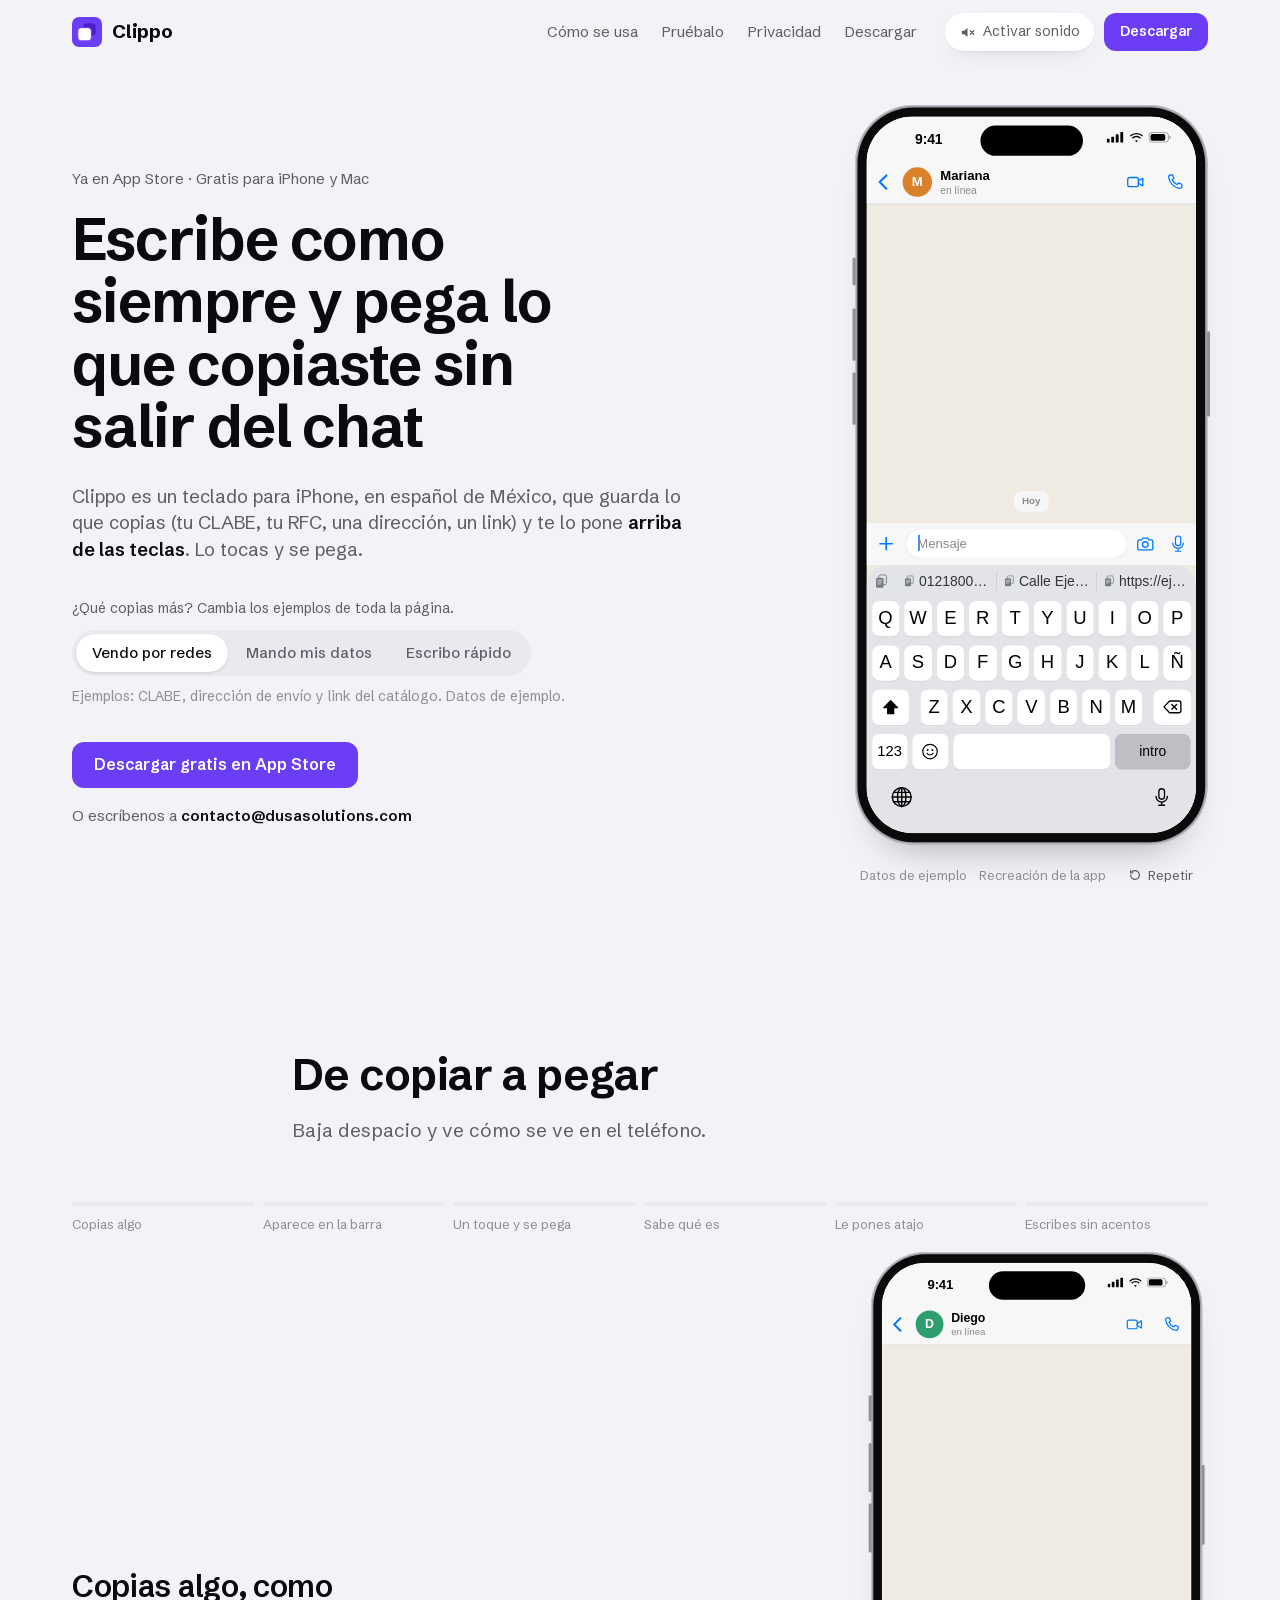
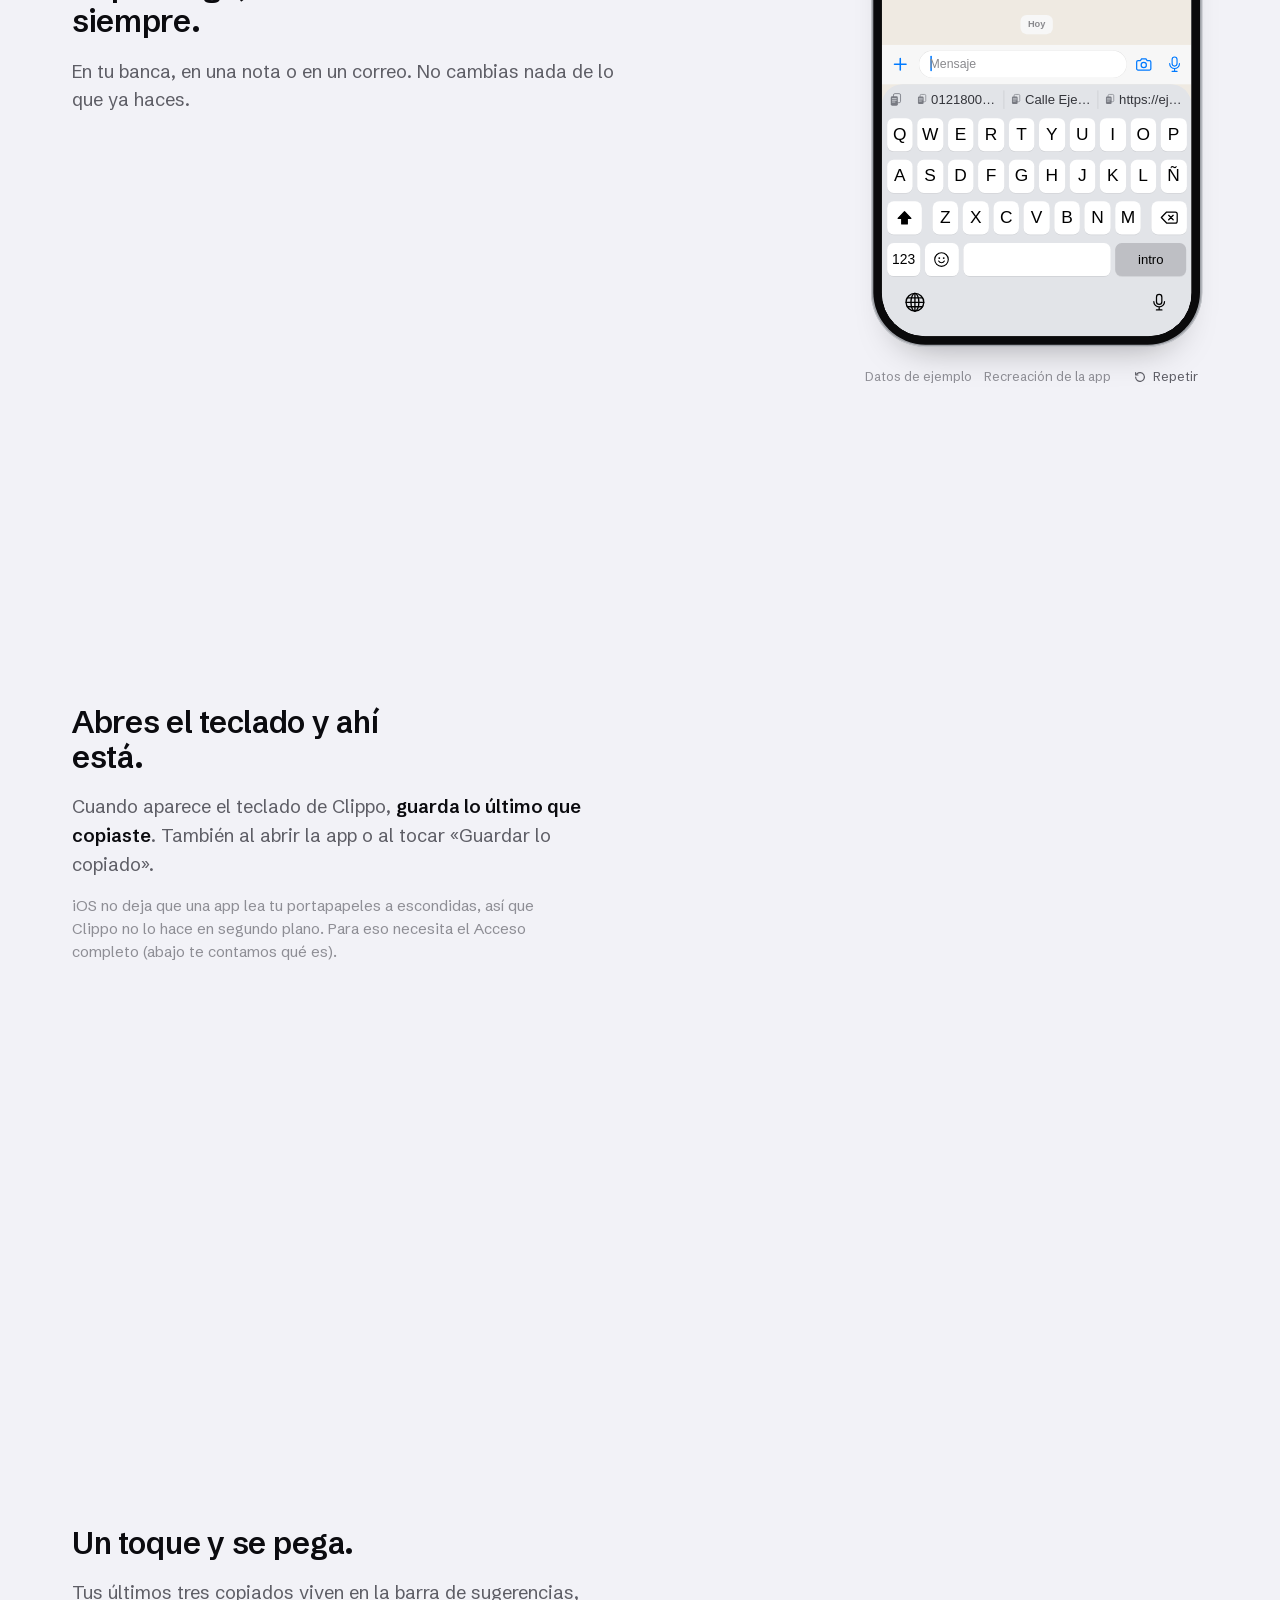
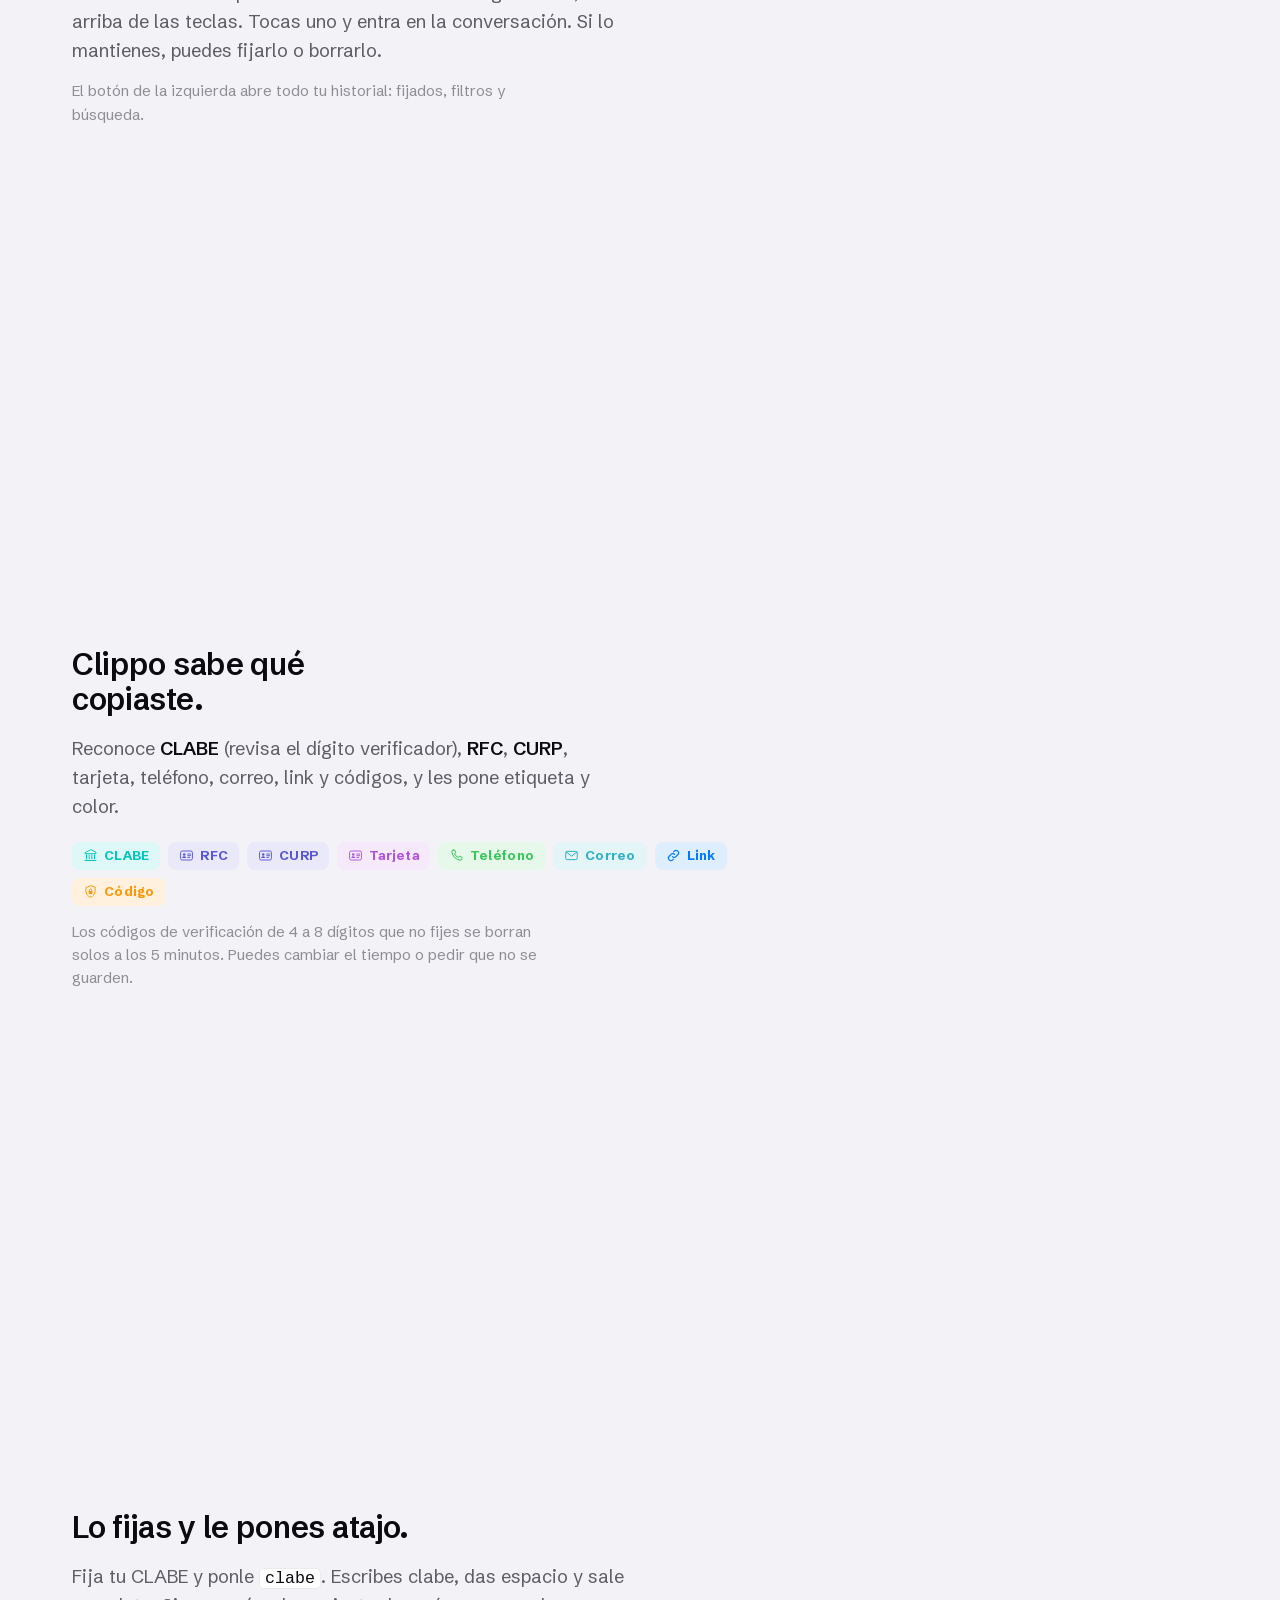
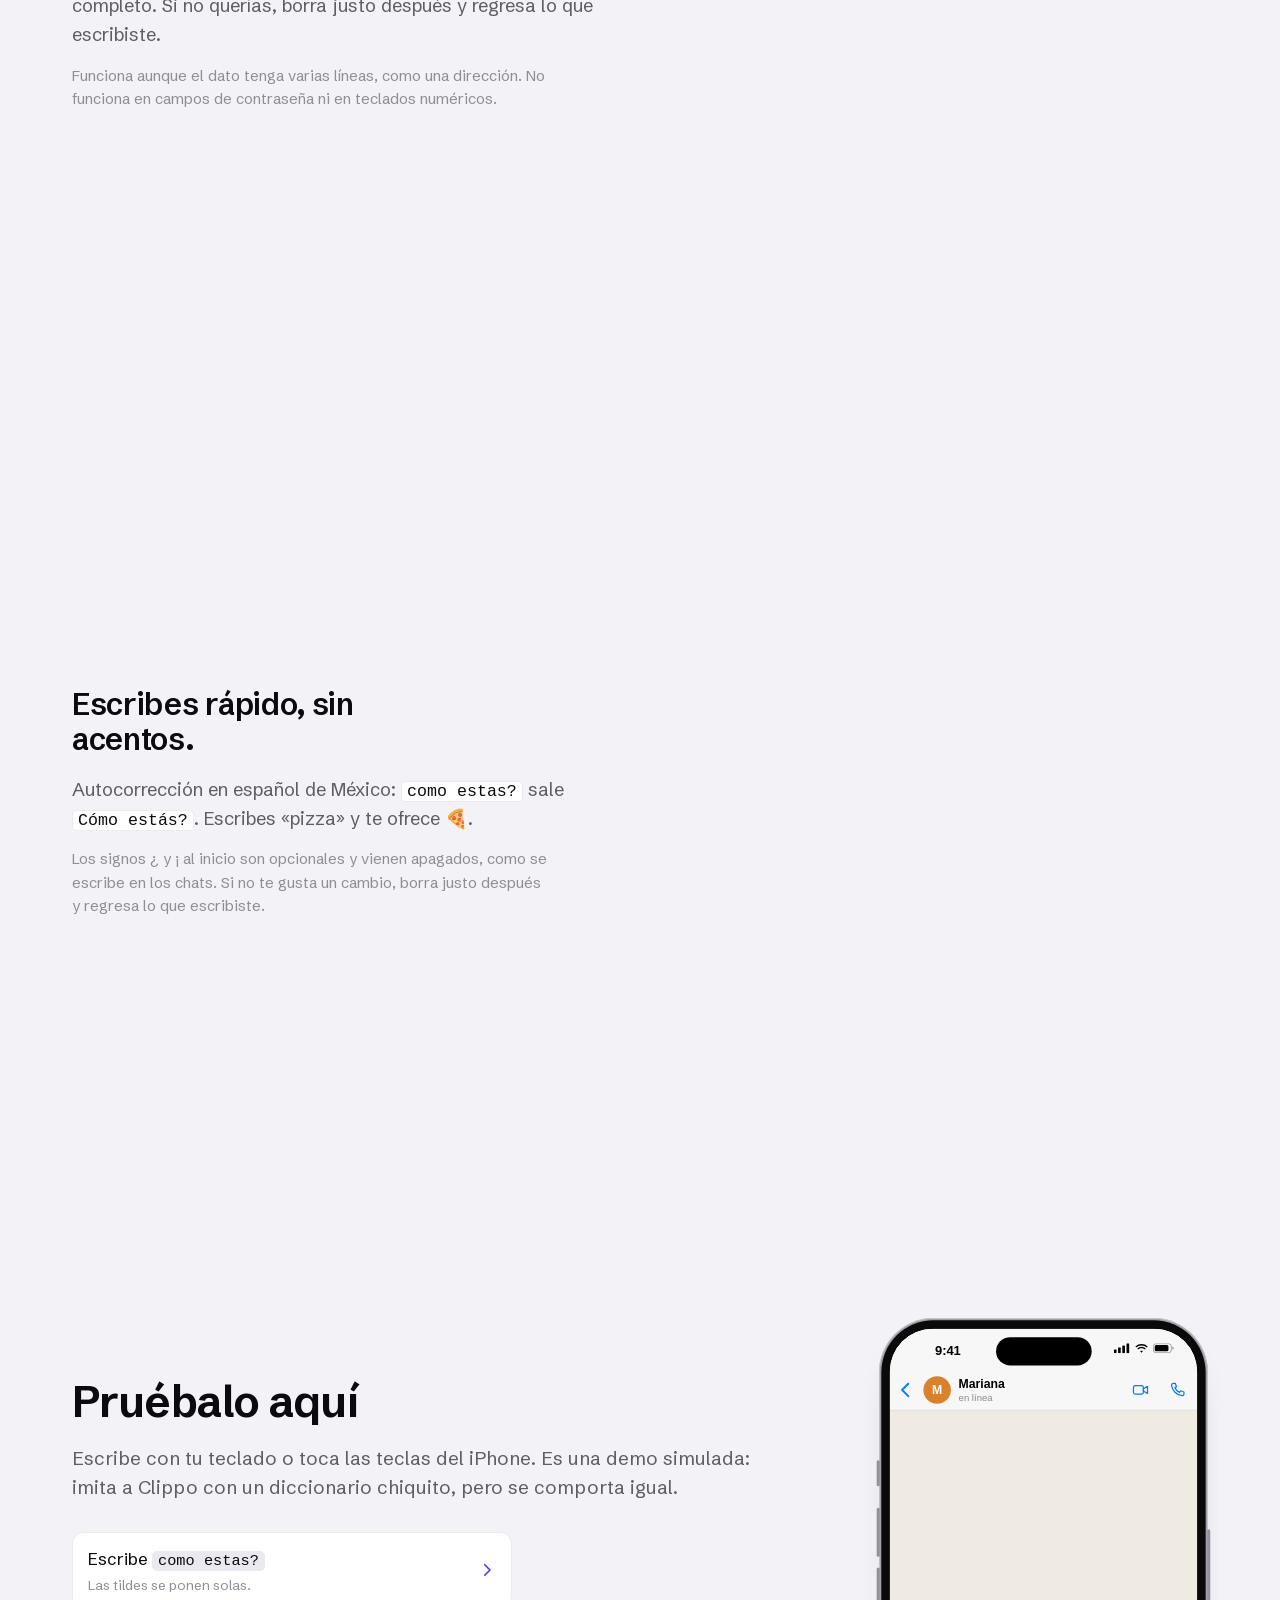
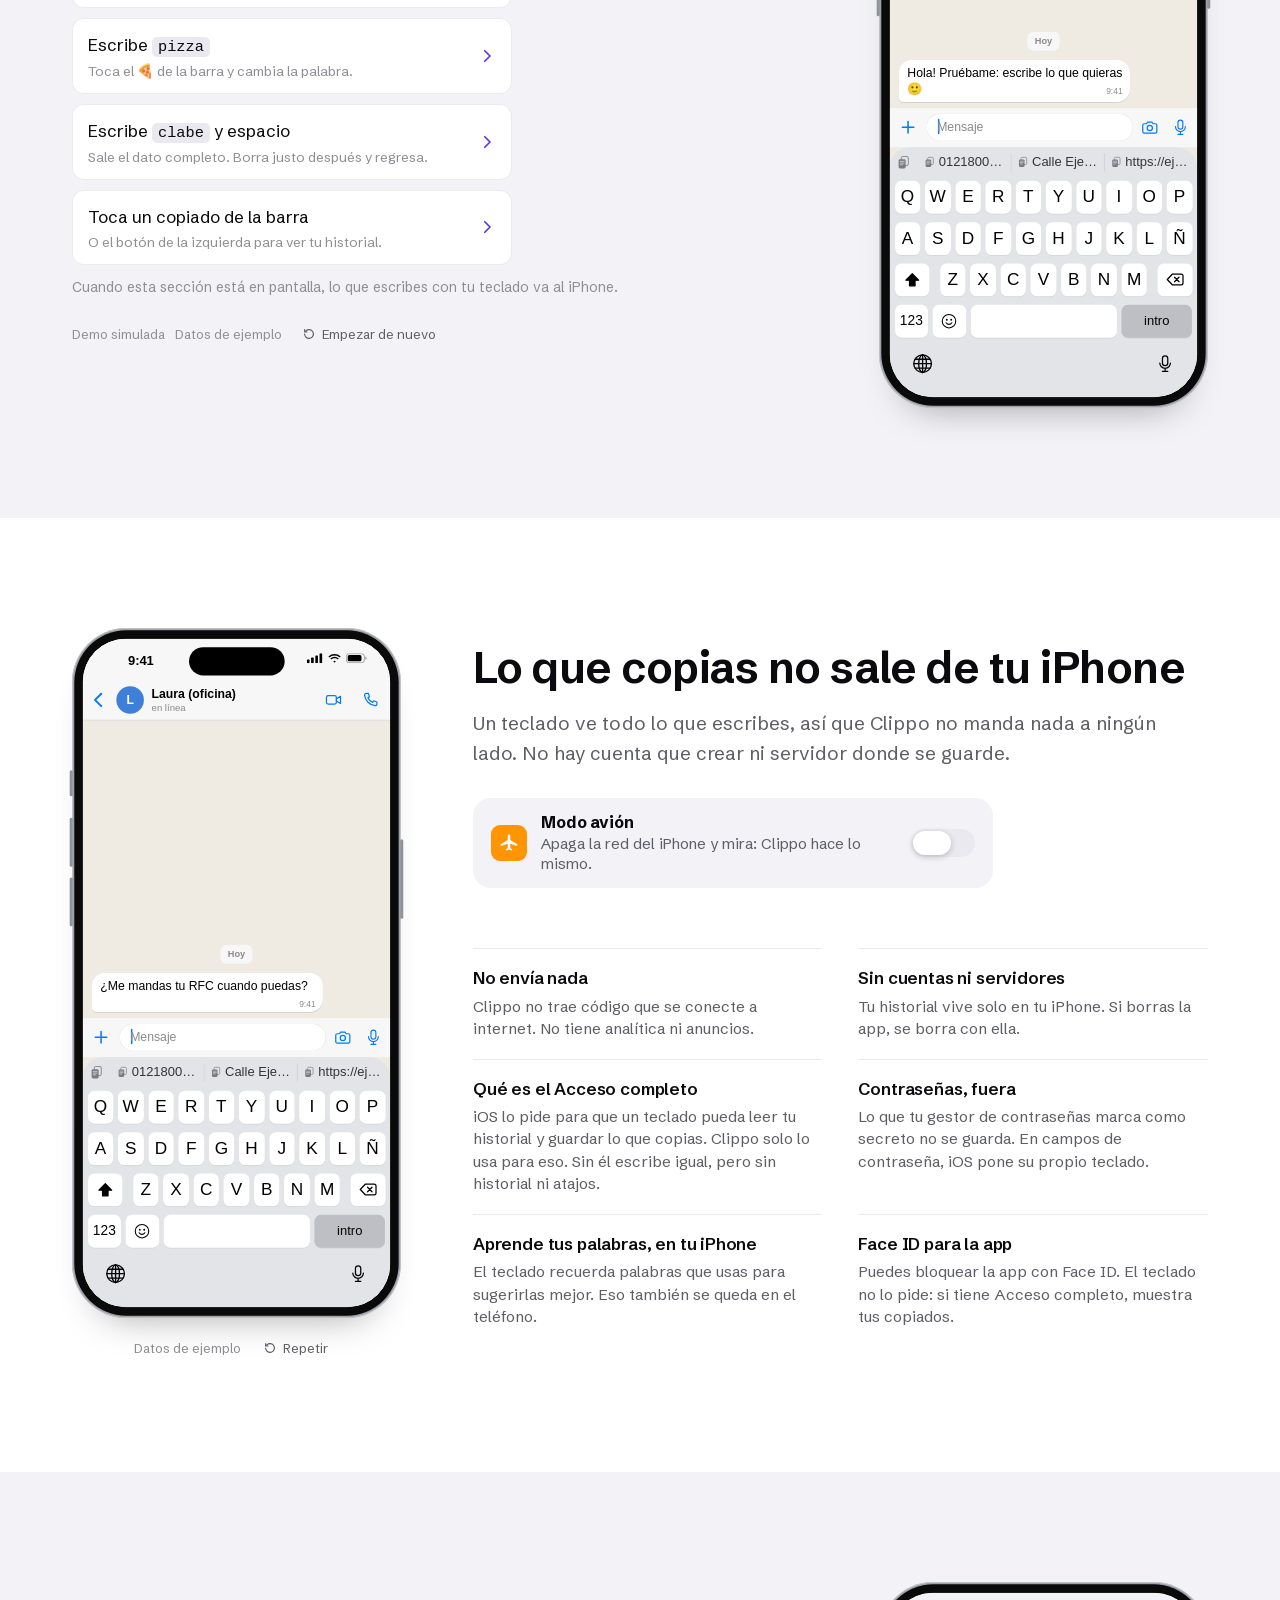
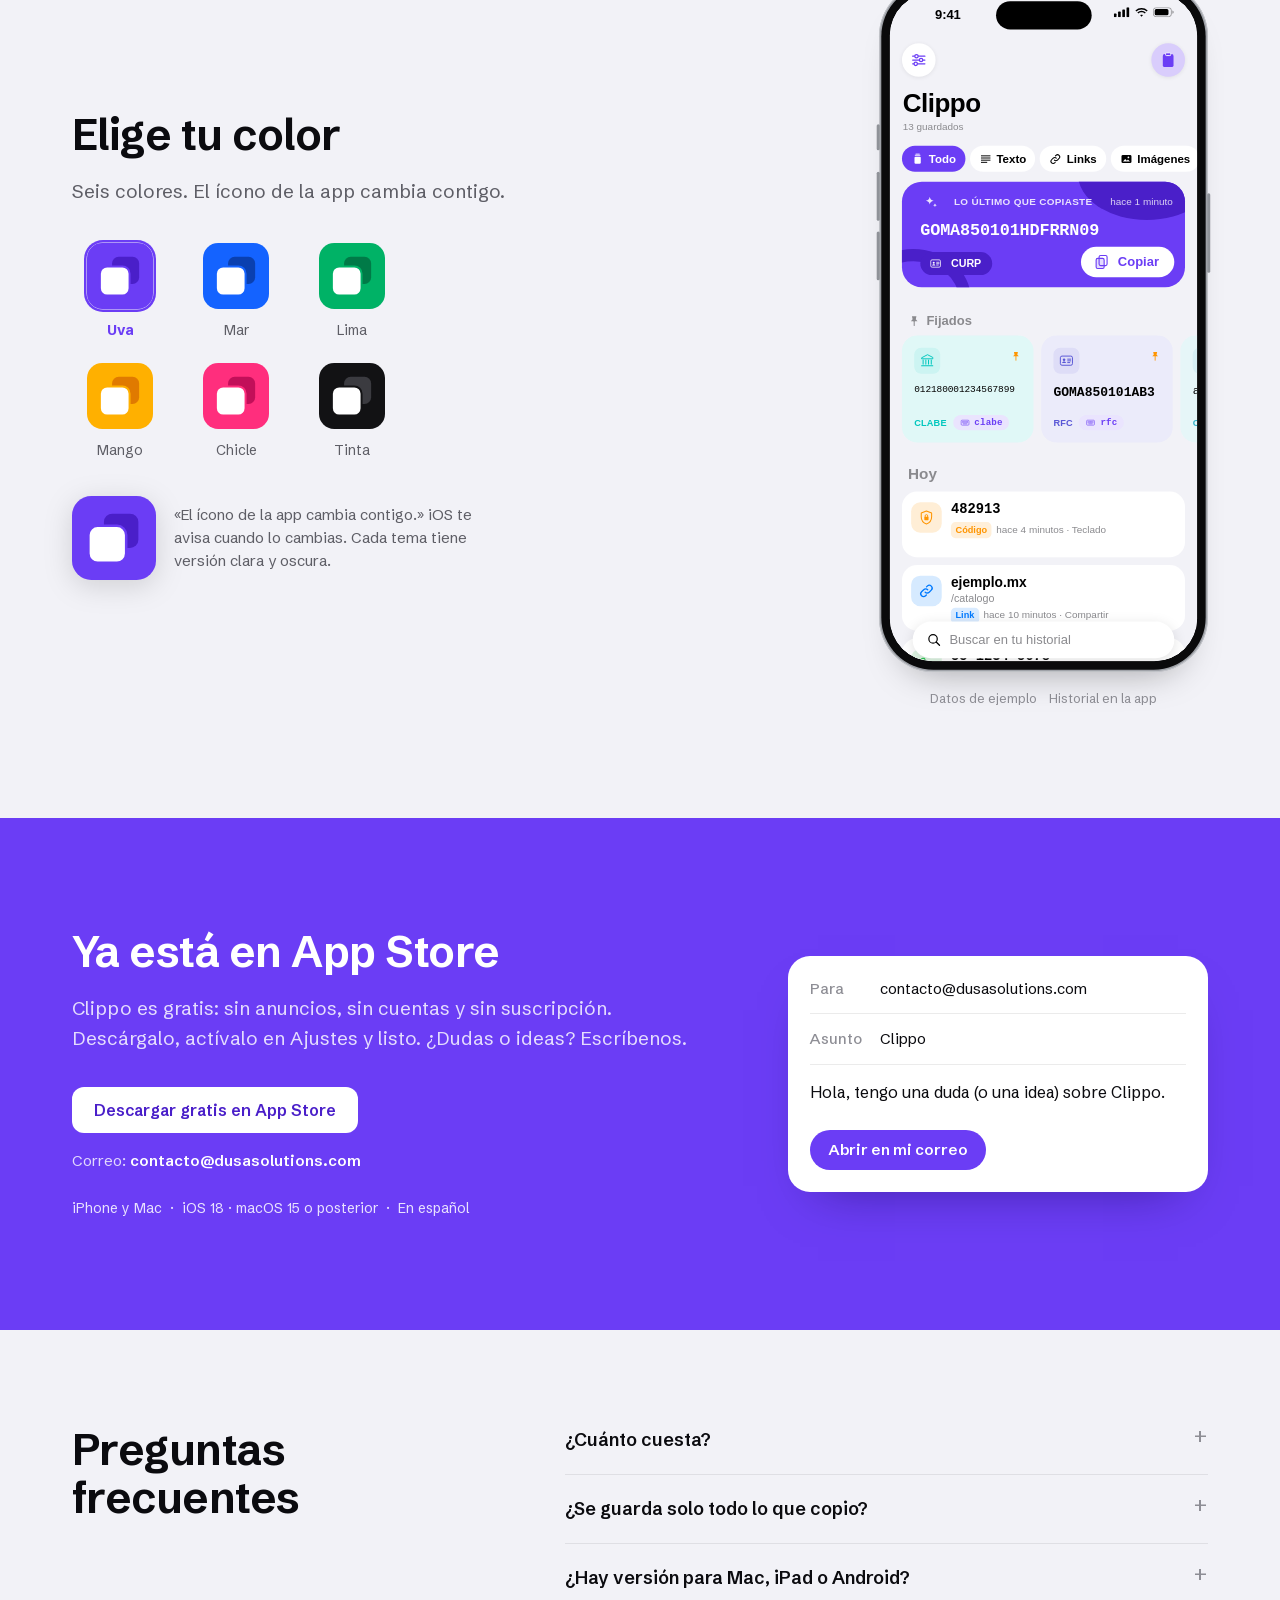
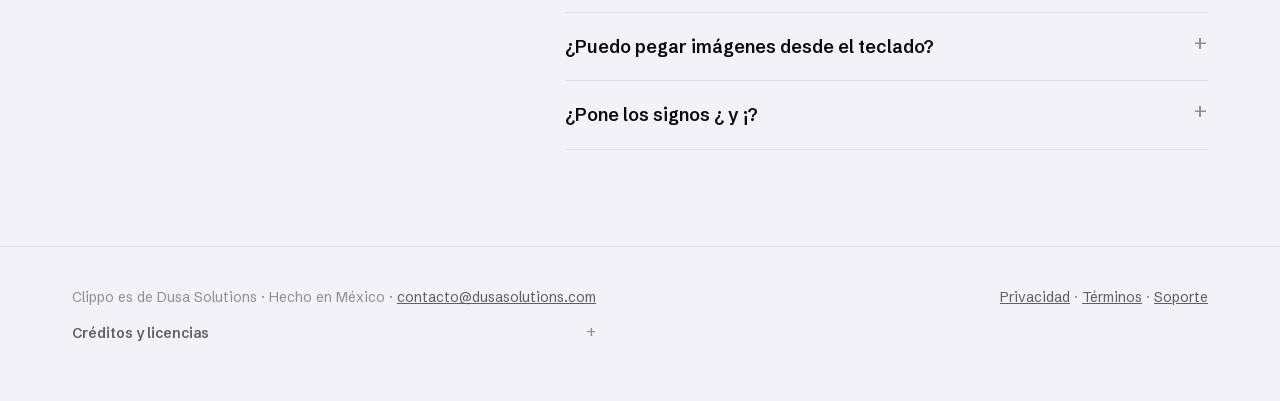
==== commit 4dfacbb7: "Clippo para Mac: FAQ, requisitos y etiqueta (publicar cuando Apple apruebe) Co-Authored-By: Claude O" ====
--- a/index.html
+++ b/index.html
@@ -26,8 +26,8 @@
 <meta name="twitter:title" content="Clippo · Teclado para iPhone con portapapeles">
 <meta name="twitter:description" content="Clippo es un teclado para iPhone en español de México que guarda lo que copias y te lo pone arriba de las teclas. Todo se queda en tu iPhone. Gratis en App Store.">
 <meta name="twitter:image" content="https://clippo.online/og-image.png">
-<script type="application/ld+json">{"@context": "https://schema.org", "@type": "MobileApplication", "name": "Clippo", "description": "Teclado para iPhone en español de México que guarda lo que copias y te lo pone arriba de las teclas.", "operatingSystem": "iOS", "applicationCategory": "UtilitiesApplication", "inLanguage": "es-MX", "url": "https://clippo.online/", "image": "https://clippo.online/og-image.png", "publisher": {"@type": "Organization", "name": "Dusa Solutions"}}</script>
-<script type="application/ld+json">{"@context": "https://schema.org", "@type": "FAQPage", "inLanguage": "es-MX", "mainEntity": [{"@type": "Question", "name": "¿Cuánto cuesta?", "acceptedAnswer": {"@type": "Answer", "text": "Es gratis, sin anuncios ni suscripción."}}, {"@type": "Question", "name": "¿Se guarda solo todo lo que copio?", "acceptedAnswer": {"@type": "Answer", "text": "Se guarda cuando abres el teclado de Clippo o la app, o cuando tocas «Guardar lo copiado». iOS no deja leer el portapapeles en segundo plano, y puede mostrarte su aviso de «pegar desde otras apps»."}}, {"@type": "Question", "name": "¿Hay versión para Android, iPad o Mac?", "acceptedAnswer": {"@type": "Answer", "text": "Por ahora Clippo es solo para iPhone y no sincroniza con otros dispositivos."}}, {"@type": "Question", "name": "¿Puedo pegar imágenes desde el teclado?", "acceptedAnswer": {"@type": "Answer", "text": "Las imágenes se guardan en tu historial, pero un teclado no puede insertarlas: al tocarlas se copian y las pegas manteniendo el dedo en el campo."}}, {"@type": "Question", "name": "¿Pone los signos ¿ y ¡?", "acceptedAnswer": {"@type": "Answer", "text": "Solo si lo activas. Vienen apagados, como se escribe en los chats. Las tildes sí se ponen solas."}}]}</script>
+<script type="application/ld+json">{"@context": "https://schema.org", "@type": "MobileApplication", "name": "Clippo", "description": "Teclado para iPhone en español de México que guarda lo que copias y te lo pone arriba de las teclas.", "operatingSystem": "iOS, macOS", "applicationCategory": "UtilitiesApplication", "inLanguage": "es-MX", "url": "https://clippo.online/", "image": "https://clippo.online/og-image.png", "publisher": {"@type": "Organization", "name": "Dusa Solutions"}}</script>
+<script type="application/ld+json">{"@context": "https://schema.org", "@type": "FAQPage", "inLanguage": "es-MX", "mainEntity": [{"@type": "Question", "name": "¿Cuánto cuesta?", "acceptedAnswer": {"@type": "Answer", "text": "Es gratis, sin anuncios ni suscripción."}}, {"@type": "Question", "name": "¿Se guarda solo todo lo que copio?", "acceptedAnswer": {"@type": "Answer", "text": "Se guarda cuando abres el teclado de Clippo o la app, o cuando tocas «Guardar lo copiado». iOS no deja leer el portapapeles en segundo plano, y puede mostrarte su aviso de «pegar desde otras apps»."}}, {"@type": "Question", "name": "¿Hay versión para Mac, iPad o Android?", "acceptedAnswer": {"@type": "Answer", "text": "Sí hay para Mac (macOS 15 o posterior), también gratis: abres tu historial con ⇧⌘V. Cada dispositivo guarda lo suyo, no se sincronizan. Para iPad y Android todavía no hay."}}, {"@type": "Question", "name": "¿Puedo pegar imágenes desde el teclado?", "acceptedAnswer": {"@type": "Answer", "text": "Las imágenes se guardan en tu historial, pero un teclado no puede insertarlas: al tocarlas se copian y las pegas manteniendo el dedo en el campo."}}, {"@type": "Question", "name": "¿Pone los signos ¿ y ¡?", "acceptedAnswer": {"@type": "Answer", "text": "Solo si lo activas. Vienen apagados, como se escribe en los chats. Las tildes sí se ponen solas."}}]}</script>
 <link rel="icon" href="data:image/svg+xml,%3Csvg xmlns='http://www.w3.org/2000/svg' viewBox='0 0 100 100'%3E%3Crect width='100' height='100' rx='23' fill='%236B3DF5'/%3E%3Crect x='38' y='21' width='41' height='41' rx='10' fill='%234A1FC9'/%3E%3Crect x='19' y='35' width='46' height='45' rx='11' fill='%23fff' stroke='%236B3DF5' stroke-width='3'/%3E%3C/svg%3E">
 <style>
 @font-face{font-family:"Schibsted Grotesk";src:url(fonts/schibsted-grotesk.woff2) format("woff2");font-weight:400 800;font-style:normal;font-display:swap}
@@ -520,7 +520,7 @@
 <section class="hero" id="top" data-sec="hero">
   <div class="wrap hero-grid">
     <div class="hero-copy">
-      <p class="status rv">Ya en App Store · Gratis para iPhone</p>
+      <p class="status rv">Ya en App Store · Gratis para iPhone y Mac</p>
       <h1 class="rv">Escribe como siempre y pega lo que copiaste sin salir del chat</h1>
       <p class="lead rv">Clippo es un teclado para iPhone, en español de México, que guarda lo que copias (tu CLABE, tu RFC, una dirección, un link) y te lo pone <b>arriba de las teclas</b>. Lo tocas y se pega.</p>
       <div class="prof rv">
@@ -671,7 +671,7 @@
       <a class="btn btn-acc" href="https://apps.apple.com/mx/app/clippo-portapapeles/id6830990936">Descargar gratis en App Store</a>
     </div>
     <p class="mail rv">Correo: <span>contacto@dusasolutions.com</span></p>
-    <div class="req rv"><span>Solo iPhone</span><span>iOS 18 o posterior</span><span>En español</span></div>
+    <div class="req rv"><span>iPhone y Mac</span><span>iOS 18 · macOS 15 o posterior</span><span>En español</span></div>
     </div>
     <a class="draft rv" href="mailto:contacto@dusasolutions.com?subject=Clippo&body=Hola%2C%20" aria-label="Escribir correo a Dusa Solutions">
       <span class="dr-row"><b>Para</b>contacto@dusasolutions.com</span>
@@ -688,7 +688,7 @@
     <div class="rv">
       <details><summary>¿Cuánto cuesta?</summary><p>Es gratis, sin anuncios ni suscripción.</p></details>
       <details><summary>¿Se guarda solo todo lo que copio?</summary><p>Se guarda cuando abres el teclado de Clippo o la app, o cuando tocas «Guardar lo copiado». iOS no deja leer el portapapeles en segundo plano, y puede mostrarte su aviso de «pegar desde otras apps».</p></details>
-      <details><summary>¿Hay versión para Android, iPad o Mac?</summary><p>Por ahora Clippo es solo para iPhone y no sincroniza con otros dispositivos.</p></details>
+      <details><summary>¿Hay versión para Mac, iPad o Android?</summary><p>Sí hay para Mac (macOS 15 o posterior), también gratis: abres tu historial con ⇧⌘V. Cada dispositivo guarda lo suyo, no se sincronizan. Para iPad y Android todavía no hay.</p></details>
       <details><summary>¿Puedo pegar imágenes desde el teclado?</summary><p>Las imágenes se guardan en tu historial, pero un teclado no puede insertarlas: al tocarlas se copian y las pegas manteniendo el dedo en el campo.</p></details>
       <details><summary>¿Pone los signos ¿ y ¡?</summary><p>Solo si lo activas. Vienen apagados, como se escribe en los chats. Las tildes sí se ponen solas.</p></details>
     </div>
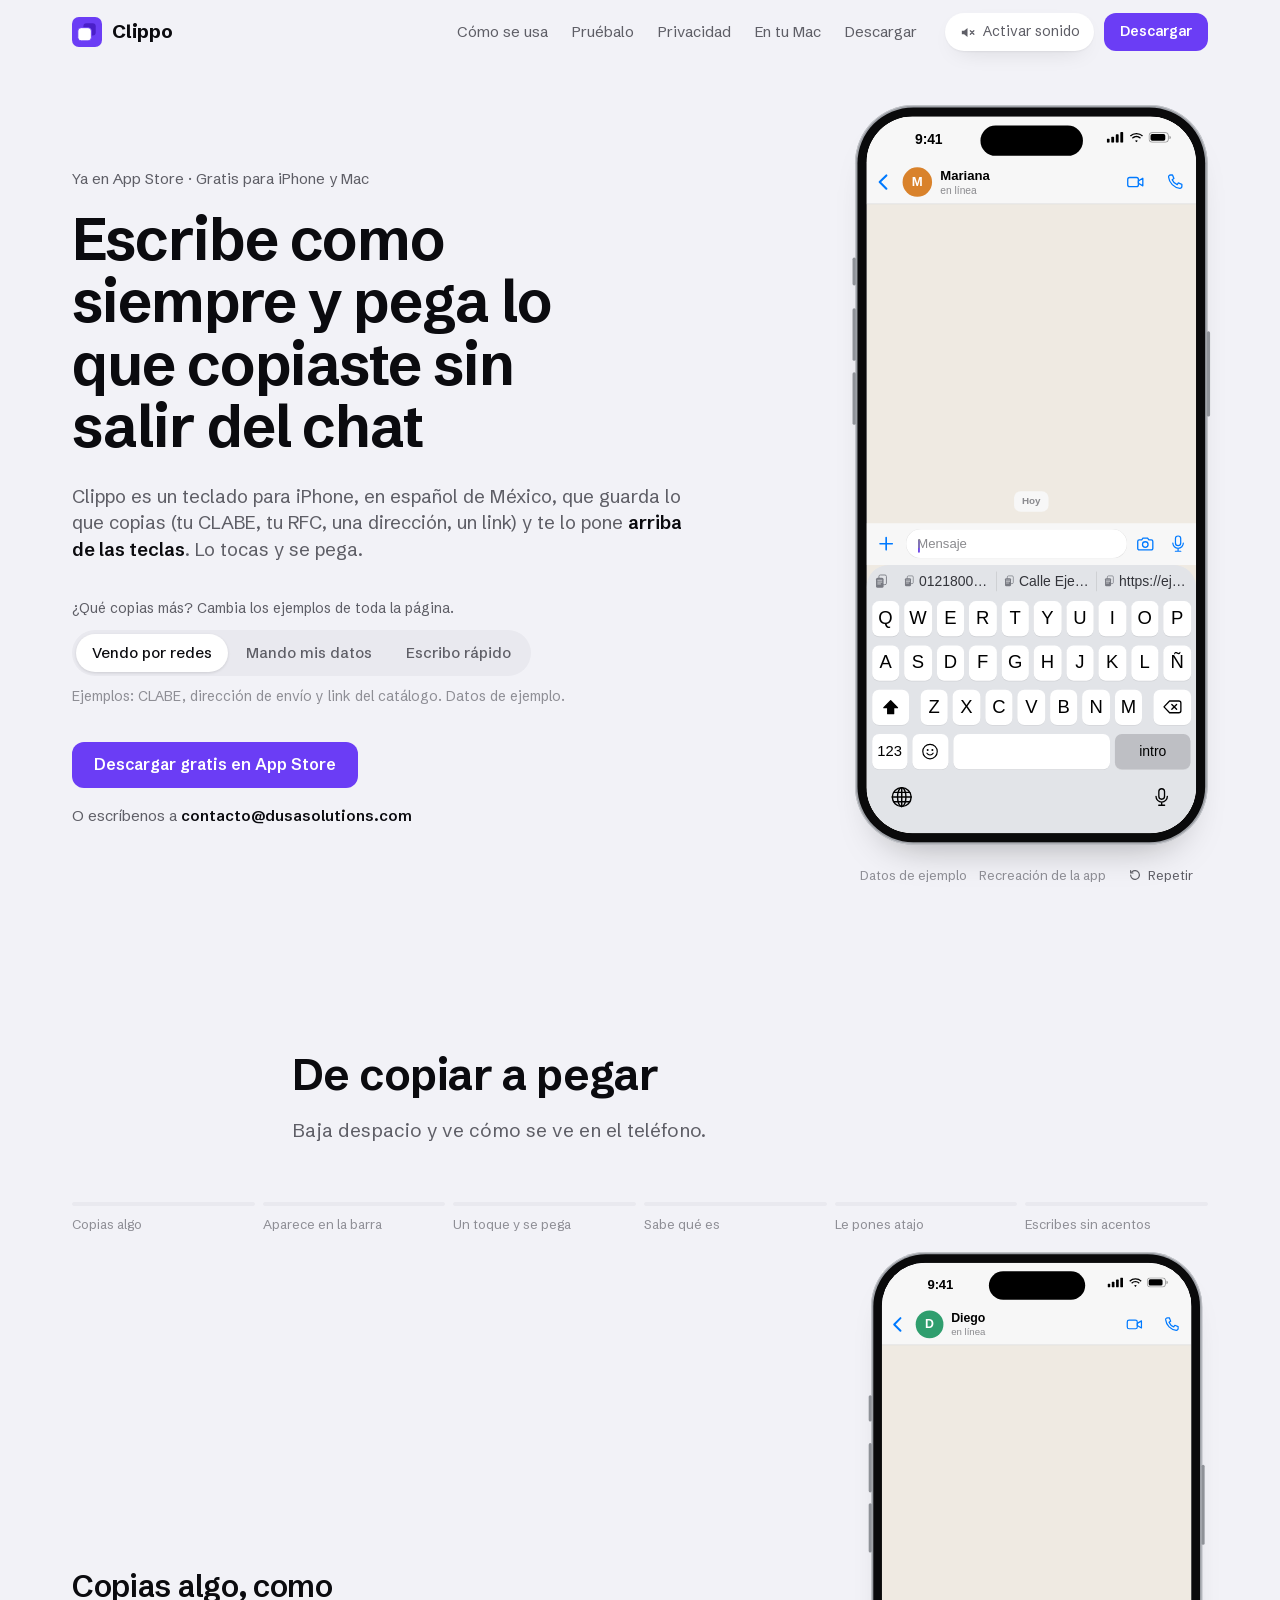
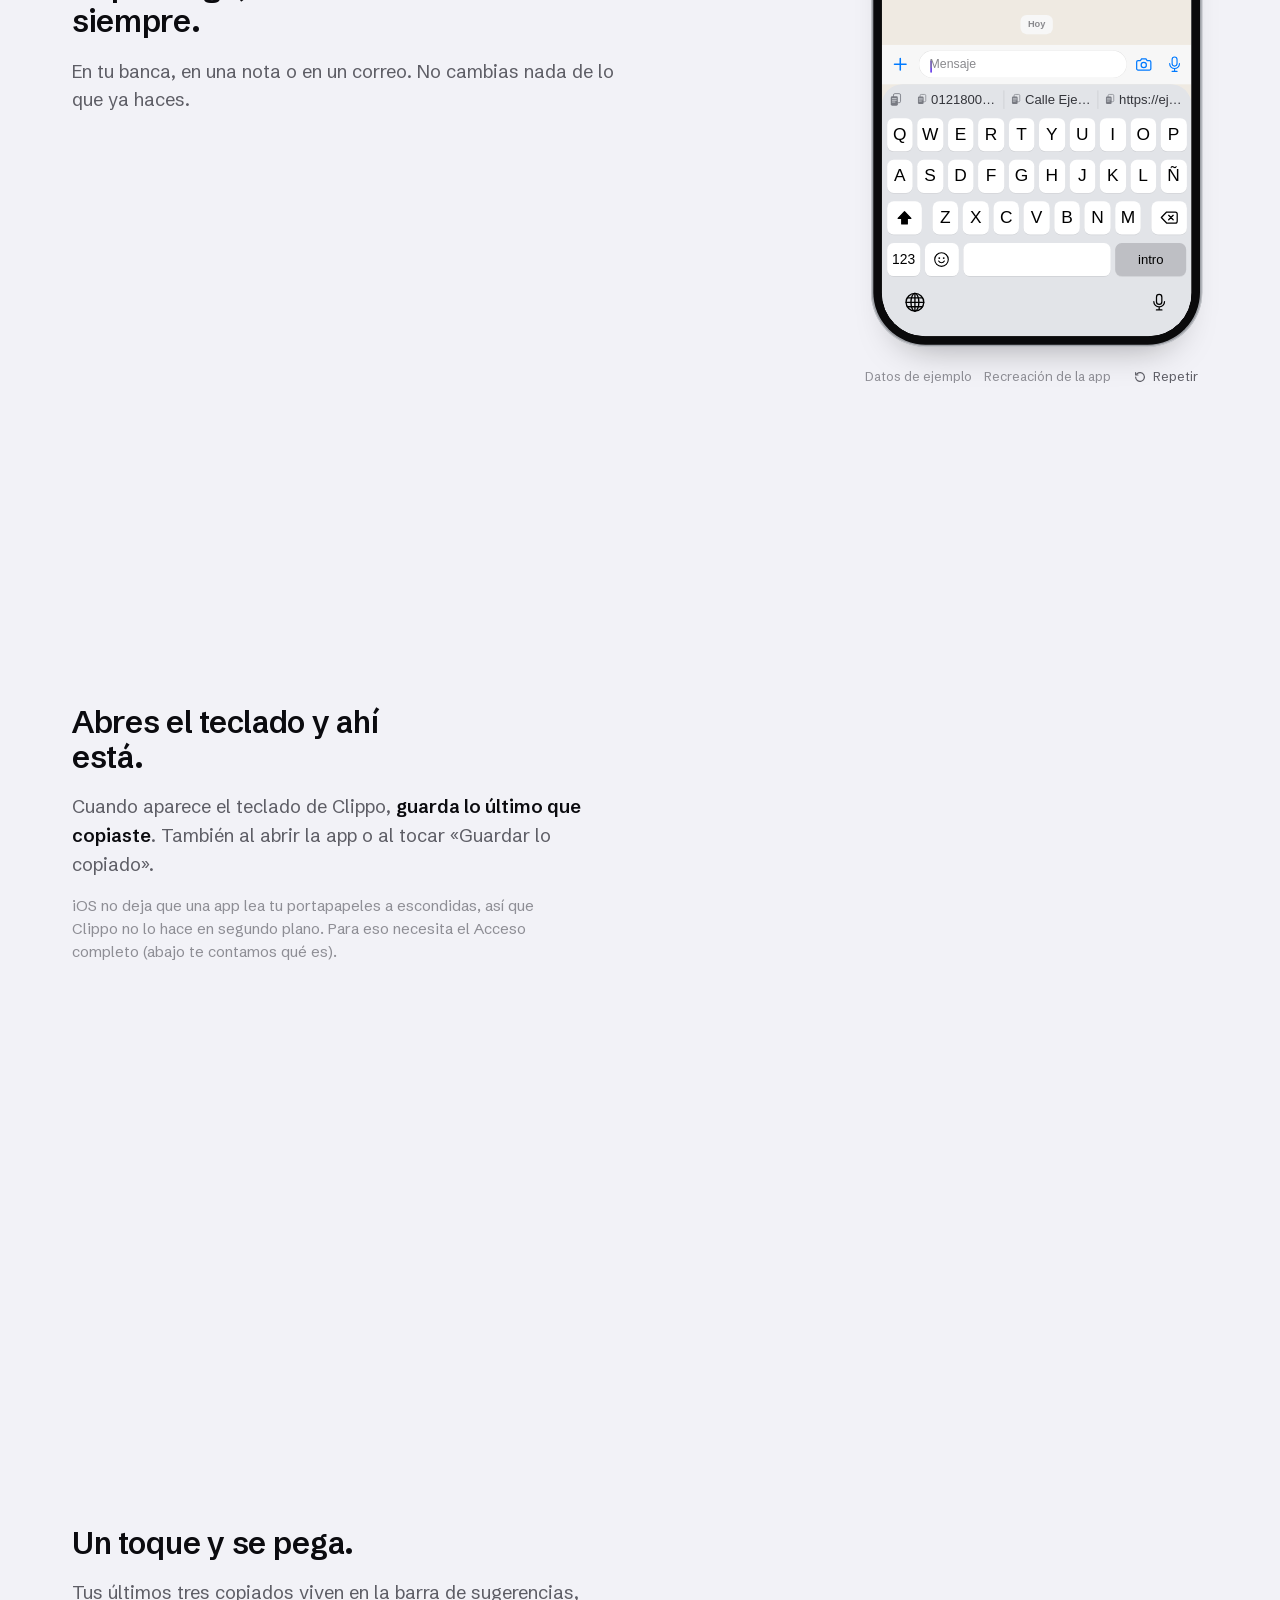
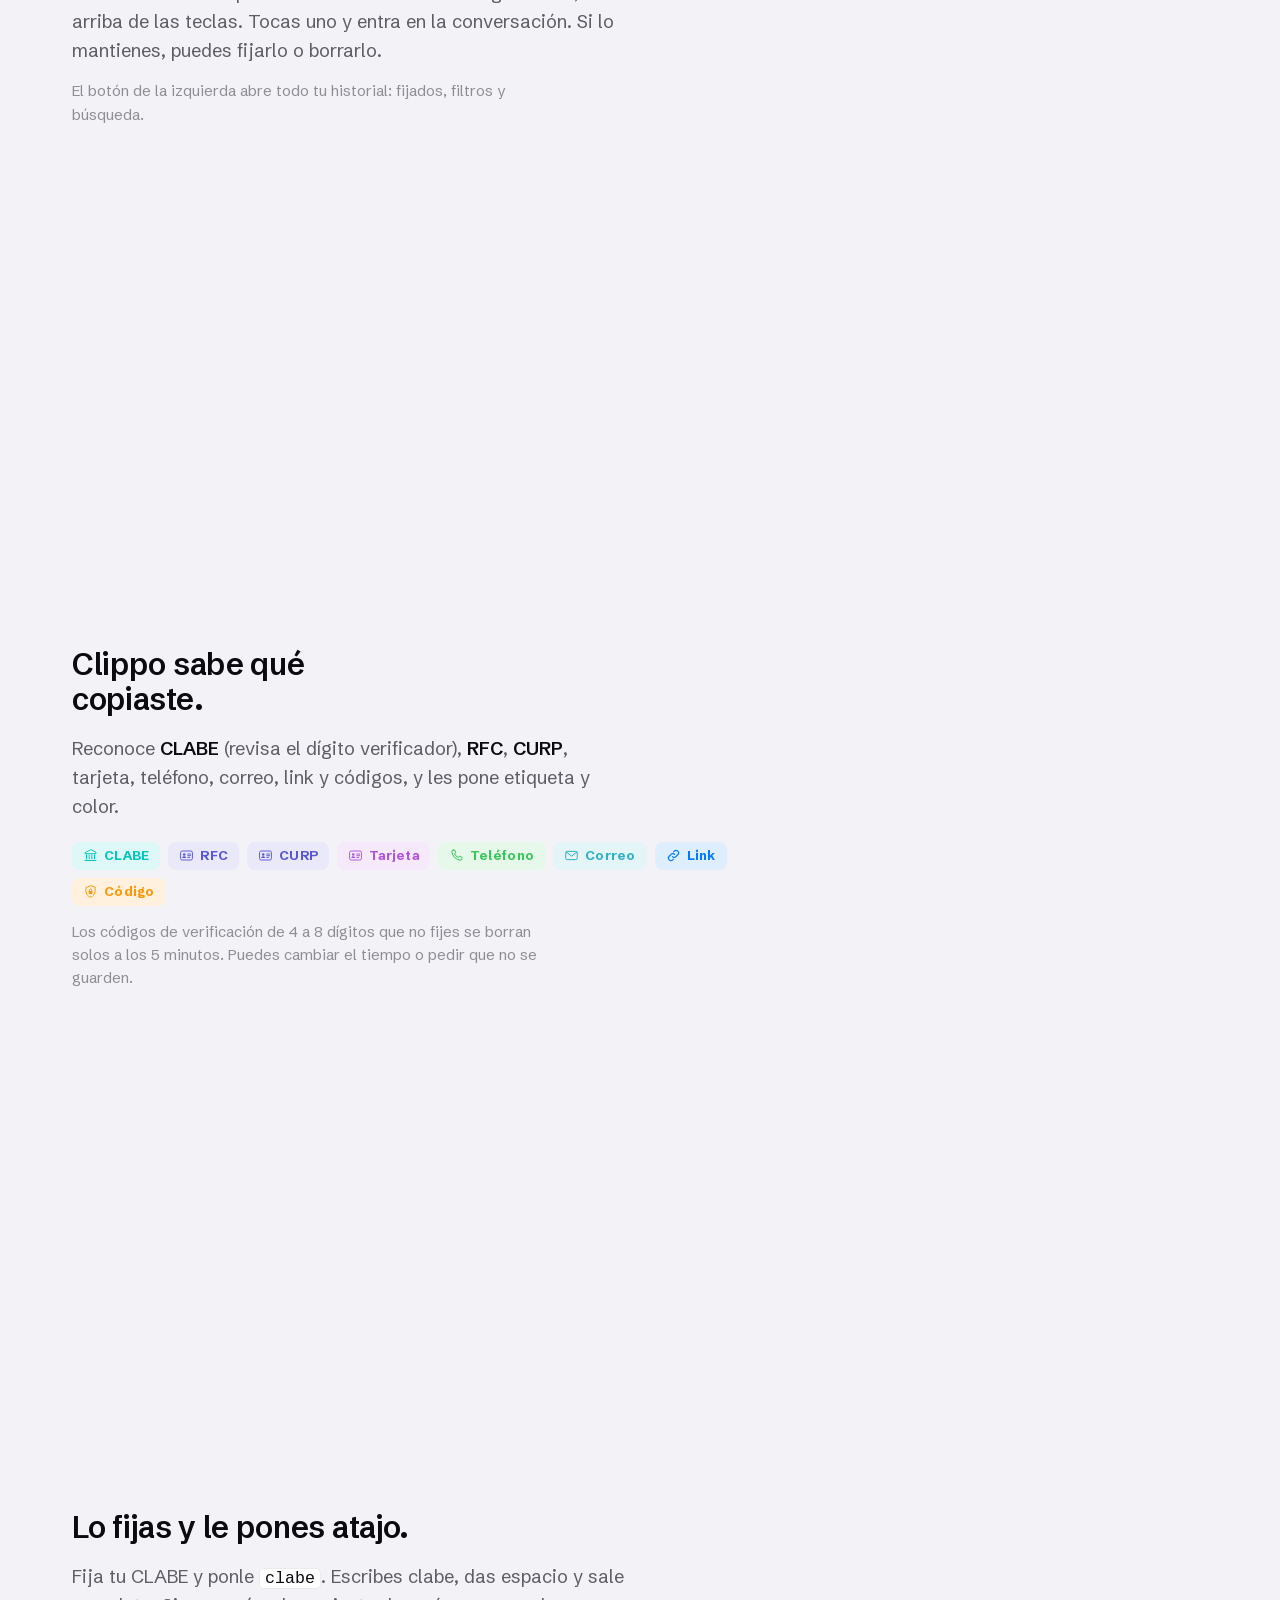
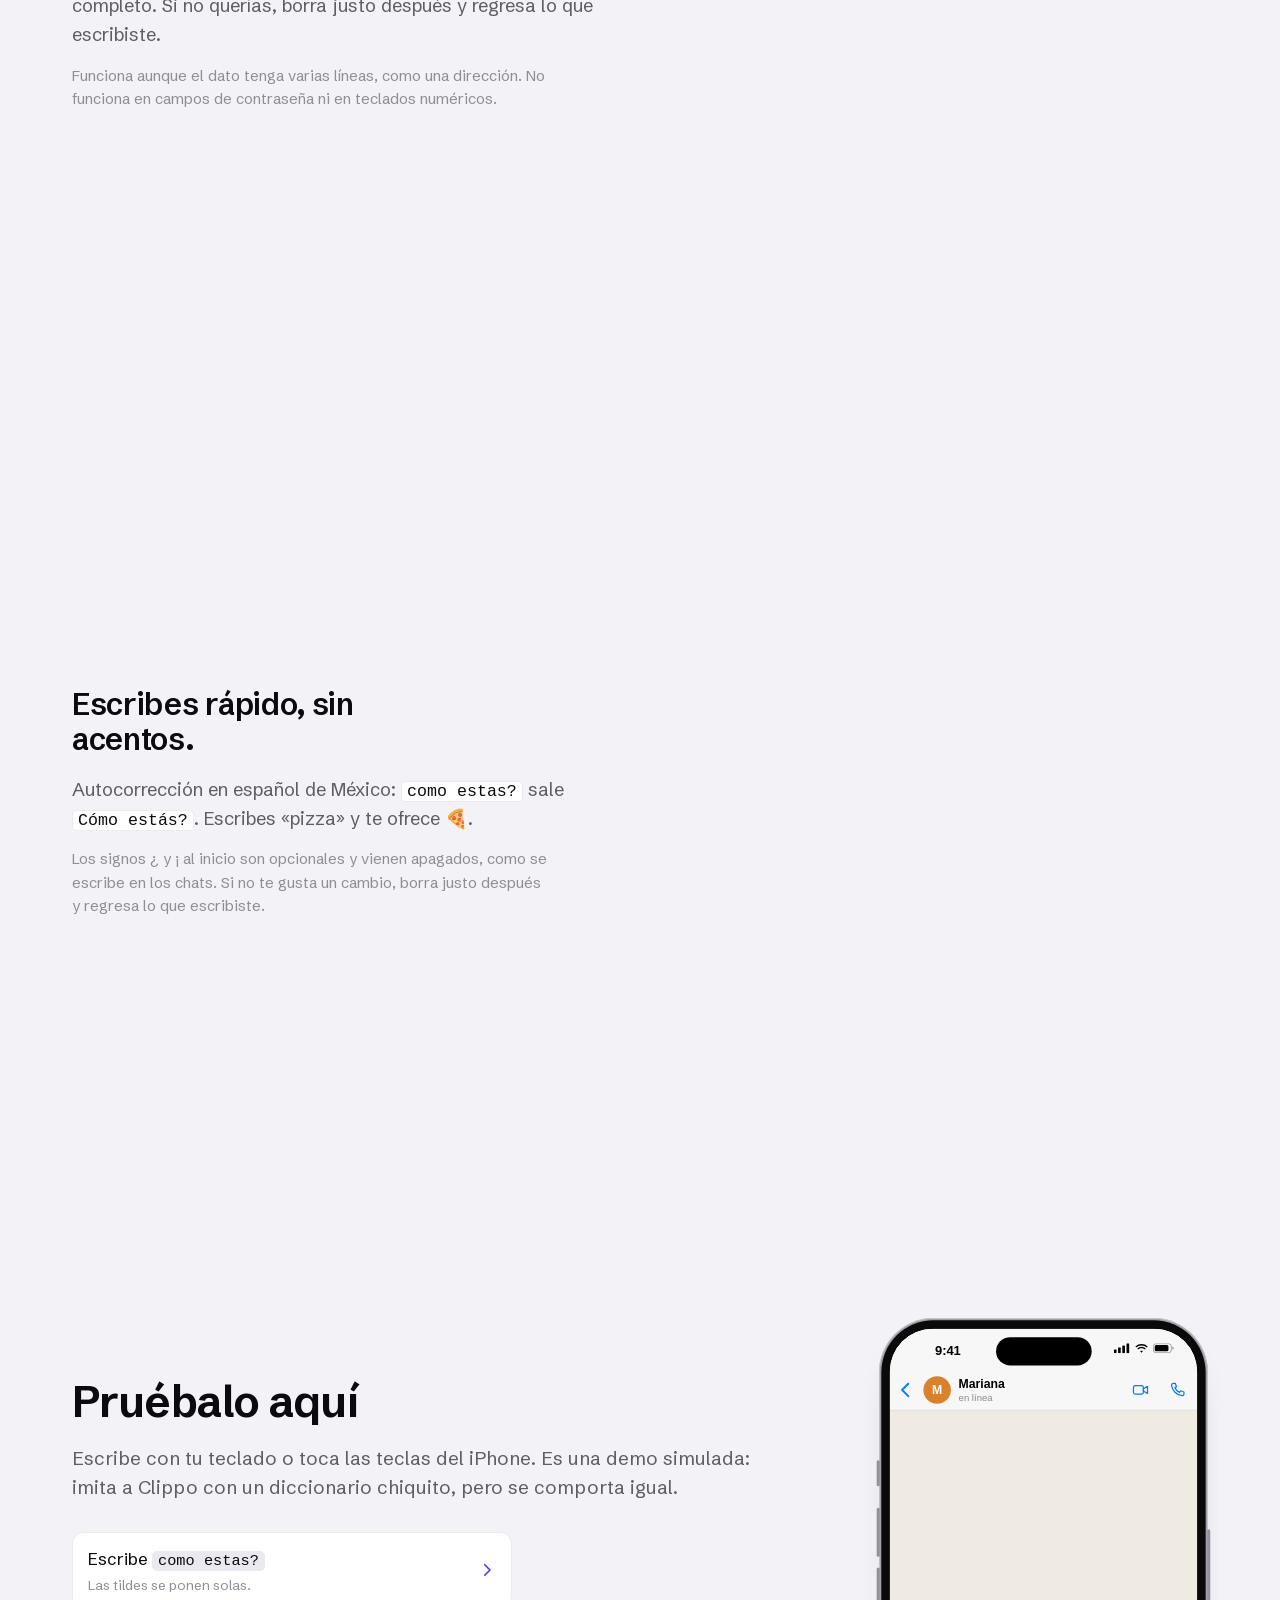
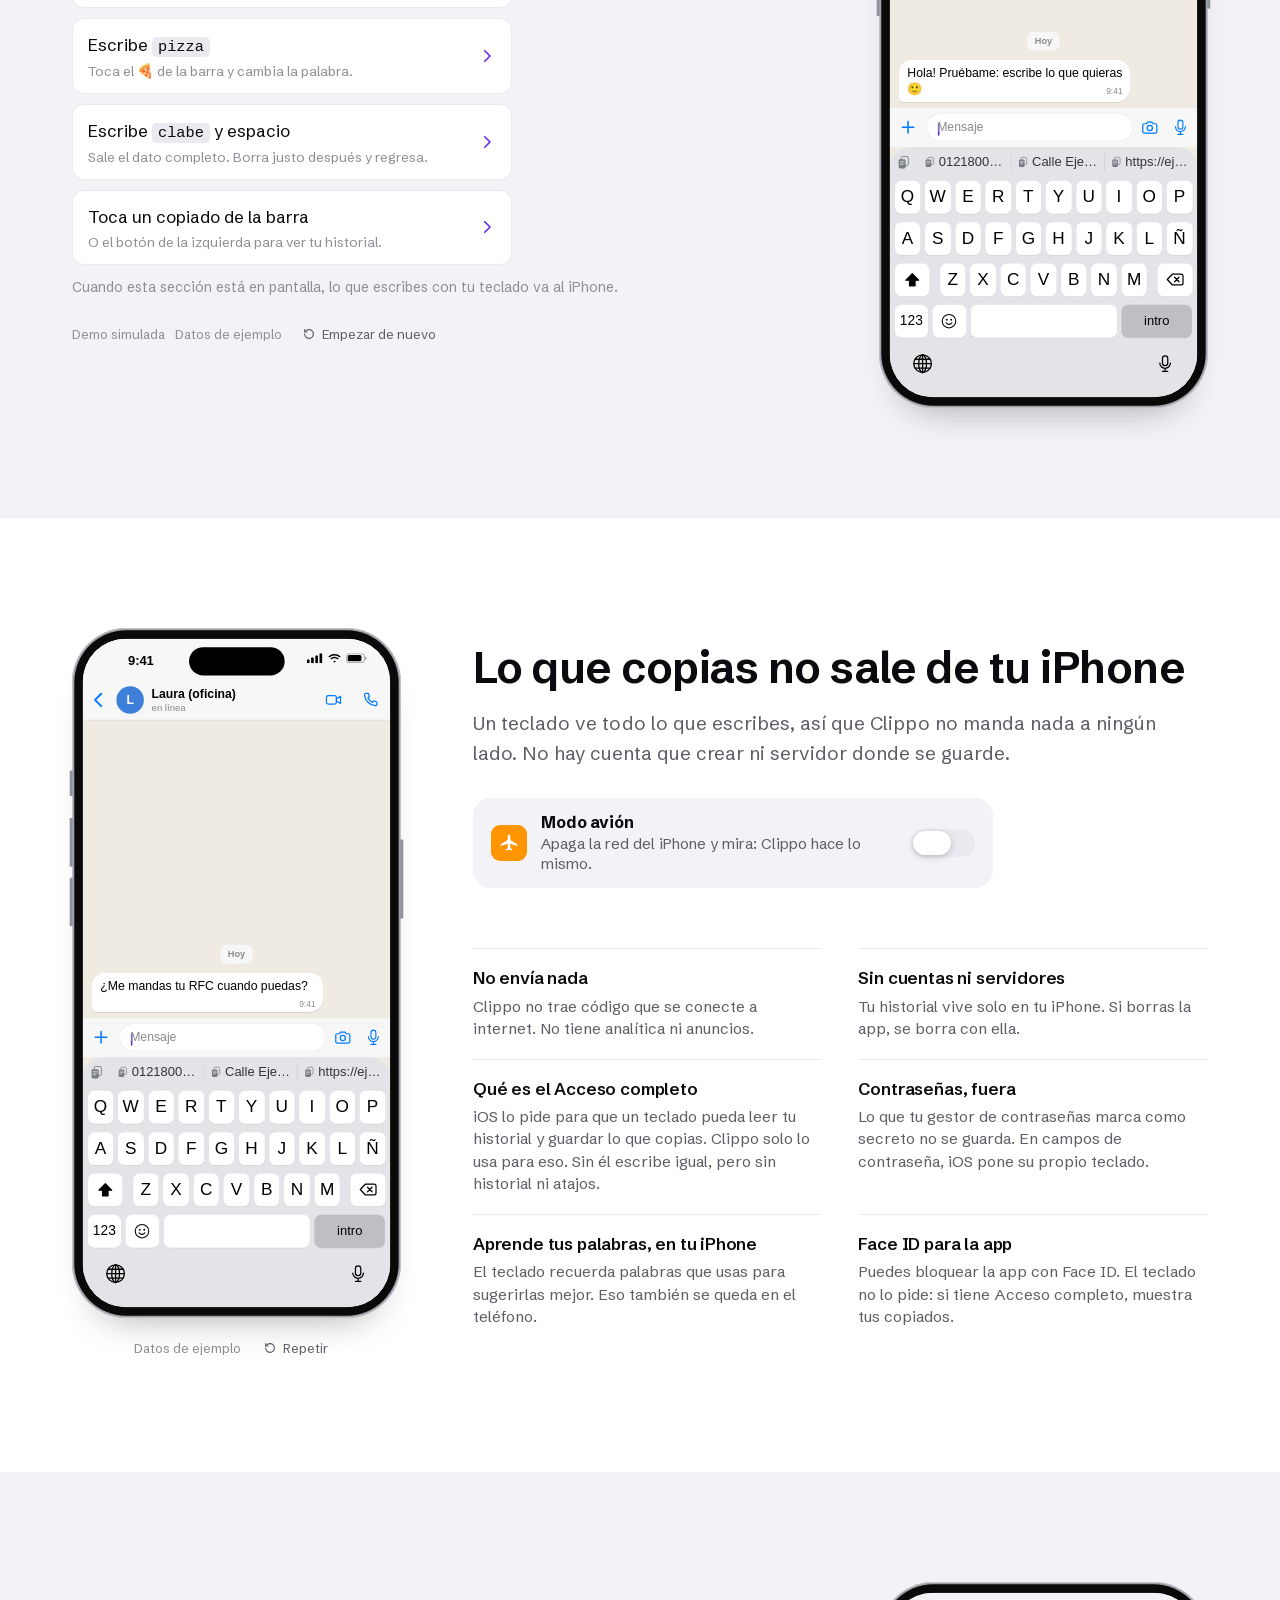
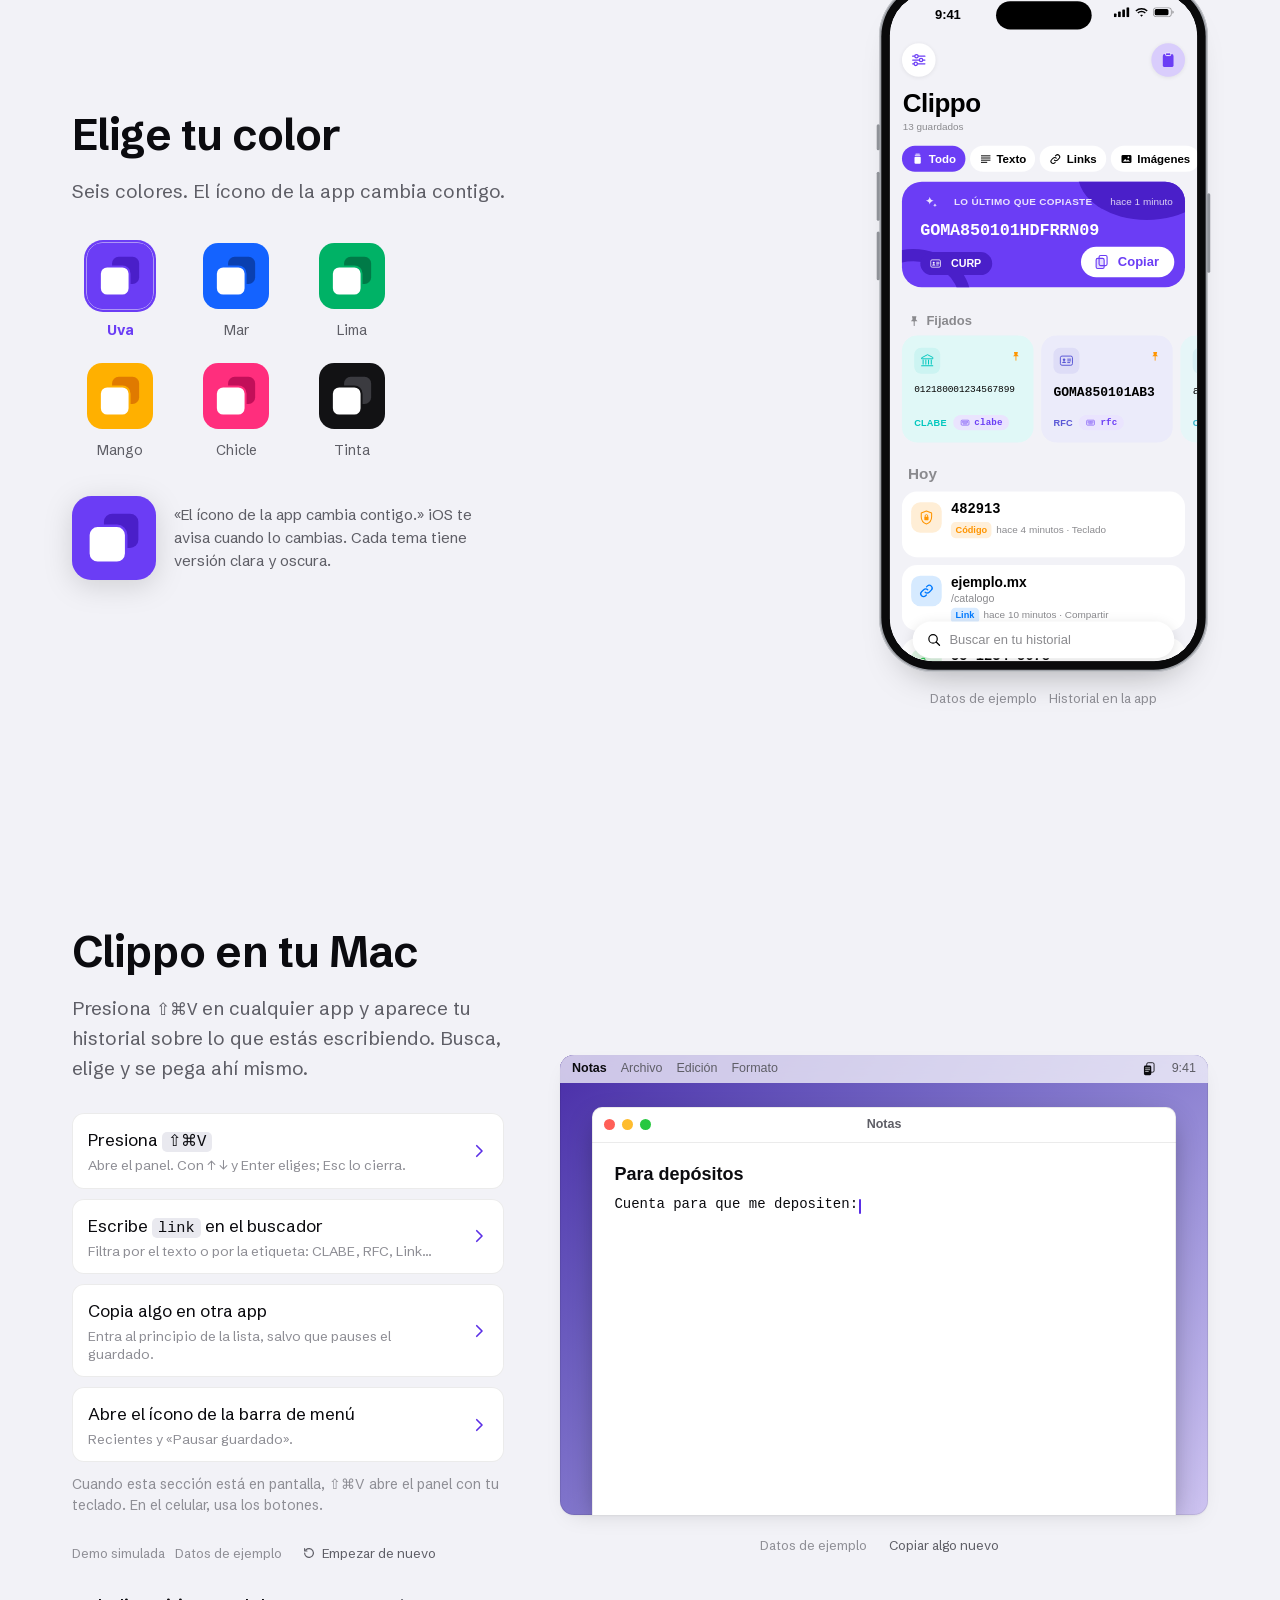
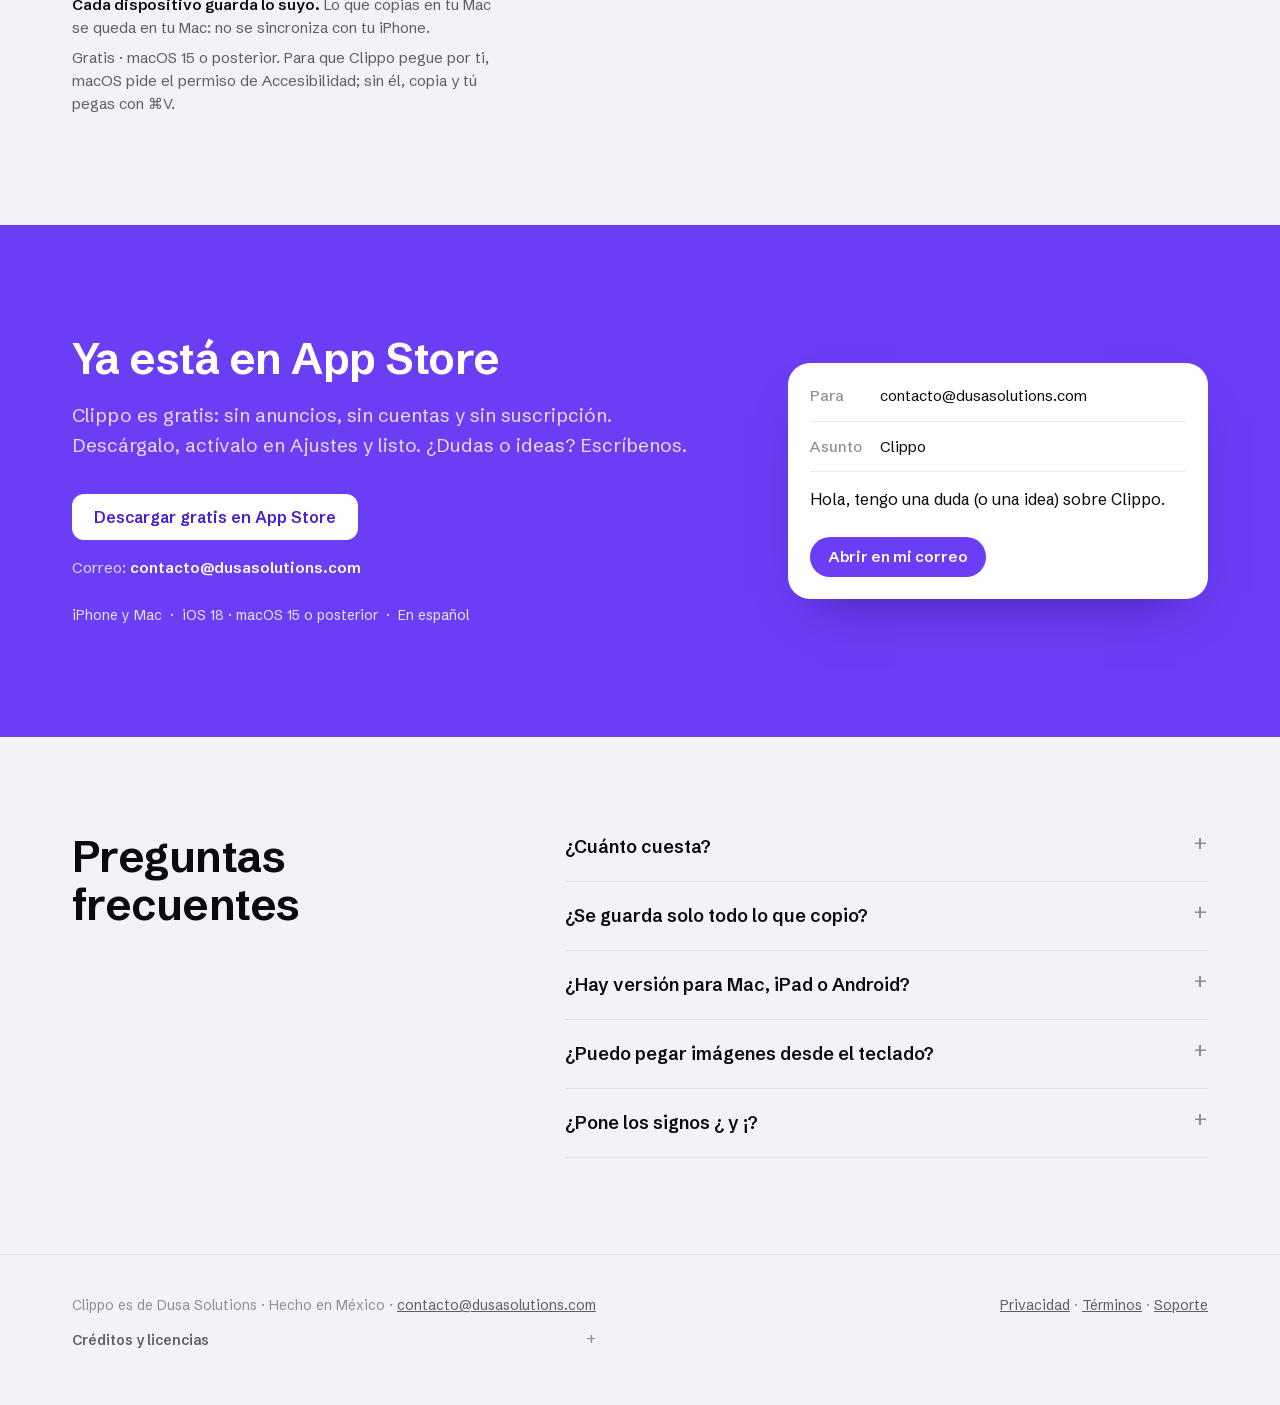
==== commit aaaff534: "Sección «Clippo en tu Mac» con demo interactiva del panel ⇧⌘V Co-Authored-By: Claude Opus 5.5 <norep" ====
--- a/index.html
+++ b/index.html
@@ -392,6 +392,84 @@
 .kbhint{font-size:14px;color:var(--ink3);margin-top:12px}
 .kbhint.live{color:var(--acc-ink)}
 
+/* ---------- Mac ---------- */
+.mac-grid{display:grid;grid-template-columns:minmax(0,.8fr) minmax(0,1.2fr);gap:56px;align-items:center}
+.mac-facts{margin-top:26px;display:flex;flex-direction:column;gap:6px;font-size:15px;color:var(--ink2);max-width:440px}
+.mac-facts b{color:var(--ink);font-weight:600}
+.mac-st{font-size:13.5px;color:var(--ink3);min-height:20px;margin-top:10px}
+.kbd{font-family:var(--mono);font-size:.92em}
+.mac-dev{min-width:0}
+.mac{position:relative;width:100%;max-width:680px;height:460px;border-radius:14px;overflow:hidden;box-shadow:var(--shadow),inset 0 0 0 1px var(--line);background:linear-gradient(140deg,color-mix(in srgb,var(--acc) 62%,#14102a),color-mix(in srgb,var(--acc) 22%,var(--surface2)));font-family:var(--font);font-size:13px;color:var(--ink)}
+.mac-bar{position:relative;z-index:6;height:28px;display:flex;align-items:center;gap:14px;padding:0 12px;background:color-mix(in srgb,var(--surface) 72%,transparent);-webkit-backdrop-filter:blur(14px);backdrop-filter:blur(14px);font-size:12.5px;white-space:nowrap}
+.mac-bar b{font-weight:700}
+.mac-bar .mb-dim{color:var(--ink2)}
+.mac-bar .mb-r{margin-left:auto;display:flex;align-items:center;gap:10px}
+.mac-bar button.mb-ic{height:22px;width:26px;border-radius:5px;display:grid;place-items:center}
+.mac-bar button.mb-ic svg{width:16px;height:16px}
+.mac-bar button.mb-ic[aria-expanded="true"]{background:color-mix(in srgb,var(--ink) 16%,transparent)}
+.mac-win{position:absolute;left:5%;right:5%;top:52px;bottom:-1px;border-radius:10px 10px 0 0;background:var(--surface);box-shadow:0 10px 30px -8px rgba(0,0,0,.45),inset 0 0 0 1px var(--line);display:flex;flex-direction:column}
+.mac-tb{height:36px;display:flex;align-items:center;gap:7px;padding:0 12px;border-bottom:1px solid var(--line);color:var(--ink2);font-weight:600;font-size:12.5px;position:relative}
+.mac-tb i{width:11px;height:11px;border-radius:50%;background:#FF5F57}
+.mac-tb i+i{background:#FEBC2E}.mac-tb i+i+i{background:#28C840}
+.mac-tb span{position:absolute;left:0;right:0;text-align:center;pointer-events:none}
+.mac-note{padding:18px 22px;font-size:15px;line-height:1.5;white-space:pre-wrap;word-break:break-word;overflow:hidden;font-family:var(--mono);font-size:14px}
+.mac-note h4{font-family:var(--font);font-size:18px;font-weight:700;margin-bottom:6px}
+.caret{display:inline-block;width:2px;height:1.05em;background:var(--acc-ink);vertical-align:-.15em;margin-left:1px;animation:blink 1.1s steps(1) infinite}
+@keyframes blink{50%{opacity:0}}
+.rm .caret{animation:none}
+.mac-menu{position:absolute;z-index:8;top:30px;right:8px;width:268px;max-width:calc(100% - 16px);padding:5px;border-radius:10px;background:color-mix(in srgb,var(--surface) 92%,transparent);-webkit-backdrop-filter:blur(18px);backdrop-filter:blur(18px);box-shadow:0 12px 34px -8px rgba(0,0,0,.5),inset 0 0 0 1px var(--line);font-size:13px}
+.mac-menu[hidden],.mac-panel[hidden]{display:none}
+.mm-i{display:flex;align-items:center;gap:8px;width:100%;text-align:left;height:26px;padding:0 9px;border-radius:5px}
+.mm-i:hover,.mm-i:focus-visible{background:var(--acc);color:var(--onacc)}
+.mm-i svg{width:14px;height:14px;flex:none}
+.mm-i span{overflow:hidden;text-overflow:ellipsis;white-space:nowrap;min-width:0}
+.mm-i em{font-style:normal;margin-left:auto;color:var(--ink3);flex:none}
+.mm-i:hover em,.mm-i:focus-visible em{color:inherit;opacity:.85}
+.mm-h{padding:4px 9px 2px;color:var(--ink3);font-size:12px}
+.mm-sep{height:1px;background:var(--line);margin:4px 6px}
+.mm-chk{width:14px;flex:none;font-weight:700}
+.mac-panel{position:absolute;z-index:7;left:50%;top:44px;transform:translateX(-50%);width:min(520px,calc(100% - 24px));border-radius:14px;background:var(--surface);box-shadow:0 22px 60px -12px rgba(0,0,0,.55),inset 0 0 0 1px var(--line);overflow:hidden;animation:pin .14s ease-out}
+@keyframes pin{from{opacity:0;transform:translateX(-50%) scale(.97)}}
+.rm .mac-panel{animation:none}
+.mp-s{display:flex;align-items:center;gap:10px;padding:13px 16px;border-bottom:1px solid var(--line)}
+.mp-s svg{width:18px;height:18px;color:var(--ink3);flex:none}
+.mp-s input{flex:1;min-width:0;border:0;outline:0;background:none;font:inherit;font-size:19px;color:var(--ink)}
+.mp-s input::placeholder{color:var(--ink3)}
+.mp-l{height:236px;overflow-y:auto;padding:6px;overscroll-behavior:contain}
+.mp-r{display:flex;align-items:center;gap:10px;width:100%;text-align:left;padding:6px 9px;border-radius:8px;min-height:46px}
+.mp-r.sel{background:var(--acc);color:var(--onacc)}
+.mp-ic{width:34px;height:34px;display:grid;place-items:center;flex:none;color:var(--t)}
+.mp-ic svg{width:20px;height:20px}
+.mp-r.sel .mp-ic{color:var(--onacc)}
+.mp-b{min-width:0;flex:1}
+.mp-t{display:block;font-size:14.5px;overflow:hidden;text-overflow:ellipsis;white-space:nowrap}
+.mp-t.mono{font-family:var(--mono);font-size:13.5px}
+.mp-m{display:block;font-size:12px;color:var(--ink3);white-space:nowrap;overflow:hidden;text-overflow:ellipsis}
+.mp-r.sel .mp-m{color:inherit;opacity:.85}
+.mp-pin{width:13px;height:13px;flex:none}
+.mp-n{font-size:12px;font-variant-numeric:tabular-nums;color:var(--ink3);width:28px;text-align:right;flex:none}
+.mp-r.sel .mp-n{color:inherit;opacity:.85}
+.mp-e{height:100%;display:flex;flex-direction:column;align-items:center;justify-content:center;gap:6px;color:var(--ink3);font-size:14px}
+.mp-e svg{width:28px;height:28px}
+.mp-f{display:flex;flex-wrap:wrap;align-items:center;gap:2px 4px;padding:6px 10px;border-top:1px solid var(--line);font-size:12px;color:var(--ink3)}
+.mp-f button{height:28px;padding:0 7px;border-radius:6px;color:var(--ink3)}
+.mp-f button:hover{background:var(--surface2);color:var(--ink)}
+.mp-f .sp{flex:1}
+@media (max-width:1023px){
+  .mac-grid{display:flex;flex-direction:column;gap:0;align-items:stretch}
+  .mac-grid>div:first-child{display:contents}
+  .mac-grid .sec-head{order:1}
+  .mac-dev{order:2;margin-top:28px}
+  .mac-grid .tries{order:3}.mac-grid .kbhint{order:4}.mac-grid .demo-note{order:5}.mac-facts{order:6}
+  .mac{height:440px}
+  .mac-win{left:3%;right:3%}
+}
+@media (max-width:420px){
+  .mac-bar{gap:9px;padding:0 8px}.mac-bar .mb-x{display:none}
+  .mp-l{height:224px}
+  .mp-s input{font-size:17px}
+}
+
 /* ---------- privacidad ---------- */
 .priv{background:var(--surface)}
 .priv-grid{display:grid;grid-template-columns:auto minmax(0,1fr);gap:72px;align-items:center}
@@ -507,7 +585,7 @@
   <div class="wrap">
     <a class="brand" href="#top" aria-label="Clippo, inicio"><svg viewBox="0 0 100 100" aria-hidden="true" class="appicon" data-th="uva"></svg>Clippo</a>
     <nav class="nav-links" aria-label="Secciones">
-      <a href="#como">Cómo se usa</a><a href="#prueba">Pruébalo</a><a href="#privacidad">Privacidad</a><a href="#pronto">Descargar</a>
+      <a href="#como">Cómo se usa</a><a href="#prueba">Pruébalo</a><a href="#privacidad">Privacidad</a><a href="#mac">En tu Mac</a><a href="#pronto">Descargar</a>
     </nav>
     <div class="nav-act">
       <button class="snd" id="snd" aria-pressed="false" type="button"><svg viewBox="0 0 24 24" aria-hidden="true"><path d="M4 9.5h3.2L12 5.6v12.8l-4.8-3.9H4z" fill="currentColor"/><path class="w" d="M15.5 9a4.2 4.2 0 0 1 0 6M18 6.5a8 8 0 0 1 0 11" fill="none" stroke="currentColor" stroke-width="1.7" stroke-linecap="round"/><path class="x" d="m16 9.5 5 5m0-5-5 5" stroke="currentColor" stroke-width="1.7" stroke-linecap="round"/></svg><span class="lbl">Activar sonido</span></button>
@@ -658,6 +736,44 @@
       <div class="th-pick rv" id="thPick" role="group" aria-label="Tema"></div>
     </div>
     <div class="dev th-dev"><div class="pw" id="thPhone" data-fit="sec"></div><div class="dev-cap"><span class="tag">Datos de ejemplo</span><span>Historial en la app</span></div></div>
+  </div>
+</section>
+
+<section class="sec" id="mac" data-sec="mac">
+  <div class="wrap mac-grid">
+    <div>
+      <div class="sec-head rv">
+        <h2>Clippo en tu Mac</h2>
+        <p>Presiona <span class="kbd">⇧⌘V</span> en cualquier app y aparece tu historial sobre lo que estás escribiendo. Busca, elige y se pega ahí mismo.</p>
+      </div>
+      <div class="tries rv" id="macTries">
+        <button class="try" type="button" data-mt="open"><div>Presiona <span class="kw kbd">⇧⌘V</span><small>Abre el panel. Con ↑ ↓ y Enter eliges; Esc lo cierra.</small></div><svg viewBox="0 0 24 24"><path d="m9 5 7 7-7 7" fill="none" stroke="currentColor" stroke-width="2.2" stroke-linecap="round" stroke-linejoin="round"/></svg></button>
+        <button class="try" type="button" data-mt="find"><div>Escribe <span class="kw">link</span> en el buscador<small>Filtra por el texto o por la etiqueta: CLABE, RFC, Link…</small></div><svg viewBox="0 0 24 24"><path d="m9 5 7 7-7 7" fill="none" stroke="currentColor" stroke-width="2.2" stroke-linecap="round" stroke-linejoin="round"/></svg></button>
+        <button class="try" type="button" data-mt="copy"><div>Copia algo en otra app<small>Entra al principio de la lista, salvo que pauses el guardado.</small></div><svg viewBox="0 0 24 24"><path d="m9 5 7 7-7 7" fill="none" stroke="currentColor" stroke-width="2.2" stroke-linecap="round" stroke-linejoin="round"/></svg></button>
+        <button class="try" type="button" data-mt="menu"><div>Abre el ícono de la barra de menú<small>Recientes y «Pausar guardado».</small></div><svg viewBox="0 0 24 24"><path d="m9 5 7 7-7 7" fill="none" stroke="currentColor" stroke-width="2.2" stroke-linecap="round" stroke-linejoin="round"/></svg></button>
+      </div>
+      <p class="kbhint" id="macHint">Cuando esta sección está en pantalla, ⇧⌘V abre el panel con tu teclado. En el celular, usa los botones.</p>
+      <div class="demo-note"><span class="tag">Demo simulada</span><span class="tag">Datos de ejemplo</span><button class="rep" id="macReset" type="button"><svg viewBox="0 0 24 24"><path d="M4.5 12a7.5 7.5 0 1 0 2.2-5.3M4.5 4.5v4h4" fill="none" stroke="currentColor" stroke-width="2" stroke-linecap="round" stroke-linejoin="round"/></svg>Empezar de nuevo</button></div>
+      <div class="mac-facts rv">
+        <p><b>Cada dispositivo guarda lo suyo.</b> Lo que copias en tu Mac se queda en tu Mac: no se sincroniza con tu iPhone.</p>
+        <p>Gratis · macOS 15 o posterior. Para que Clippo pegue por ti, macOS pide el permiso de Accesibilidad; sin él, copia y tú pegas con ⌘V.</p>
+      </div>
+    </div>
+    <div class="dev mac-dev rv">
+      <div class="mac" id="mac-mock">
+        <div class="mac-bar"><b>Notas</b><span class="mb-dim mb-x">Archivo</span><span class="mb-dim mb-x">Edición</span><span class="mb-dim mb-x">Formato</span>
+          <div class="mb-r"><button class="mb-ic" id="macIc" type="button" aria-label="Menú de Clippo" aria-expanded="false" aria-haspopup="menu"></button><span class="mb-dim">9:41</span></div></div>
+        <div class="mac-menu" id="macMenu" role="menu" hidden></div>
+        <div class="mac-win"><div class="mac-tb"><i></i><i></i><i></i><span>Notas</span></div><div class="mac-note" id="macNote" aria-live="polite"></div></div>
+        <div class="mac-panel" id="macPanel" role="dialog" aria-label="Clippo" hidden>
+          <label class="mp-s"><svg viewBox="0 0 24 24" aria-hidden="true"></svg><input id="macQ" type="text" placeholder="Buscar en Clippo" autocomplete="off" autocapitalize="off" spellcheck="false"></label>
+          <div class="mp-l" id="macList" role="listbox"></div>
+          <div class="mp-f"><button type="button" data-mf="up" aria-label="Subir">↑</button><button type="button" data-mf="down" aria-label="Bajar">↓</button><button type="button" data-mf="pick">↩ pegar</button><span>⌘1–9 rápido</span><span class="sp"></span><button type="button" data-mf="pin">⌘P fijar</button><button type="button" data-mf="del">⌘⌫ borrar</button></div>
+        </div>
+      </div>
+      <div class="dev-cap"><span class="tag">Datos de ejemplo</span><button class="rep" id="macCopyBtn" type="button">Copiar algo nuevo</button></div>
+      <p class="mac-st" id="macSt" role="status"></p>
+    </div>
   </div>
 </section>
 
@@ -1591,6 +1707,7 @@
   }
   updateBar();
   $('#kbhint').classList.toggle('live', id === 'demo');
+  $('#macHint').classList.toggle('live', id === 'mac');
   const s = PLAY[id];
   if (s) loop(s);
 }
@@ -1661,6 +1778,7 @@
   $$('[data-v="tryKey"]').forEach(e => e.textContent = it.sc);
   [sCopy, sDetect, sAtajo].forEach(s => s.build(s));
   [heroS, sBar, sPaste, sOrtho, privS, demoS].forEach(s => { s.chat.who(); s.chat.kb.paintBar(); });
+  macInit();
   if (restart && cur) activate(cur, true);
 }
 $$('.seg button').forEach(b => b.addEventListener('click', () => setProf(b.dataset.p, true)));
@@ -1704,6 +1822,120 @@
   kb.input(k === low ? low : low);
 });
 
+/* ---------- Mac: panel ⇧⌘V ---------- */
+const MQ = {items:[], q:'', sel:0, open:false, menu:false, paused:false, pasted:[], next:0};
+const MSRC = ['Safari','Mensajes','Notas','Mail','Safari','Mensajes','Notas'];
+const MAGO = ['hace 1 min','hace 6 min','hace 20 min','hace 1 h','hace 3 h','ayer','ayer'];
+const mNorm = s => s.normalize('NFD').replace(/[̀-ͯ]/g, '').toLowerCase();
+const mPool = () => Object.keys(D);
+const mTitle = it => { const l = it.t.split('\n')[0]; return l.length > 44 ? l.slice(0, 43) + '…' : l; };
+const mOrder = () => MQ.q.trim() ? MQ.items : MQ.items.filter(i => i.pin).concat(MQ.items.filter(i => !i.pin));
+function mVisible(){
+  const ts = mNorm(MQ.q).split(/\s+/).filter(Boolean), all = mOrder();
+  return ts.length ? all.filter(i => { const h = mNorm(i.t + ' ' + K[D[i.d].k].label); return ts.every(t => h.includes(t)); }) : all;
+}
+const mSay = s => { $('#macSt').textContent = s; };
+function macInit(){
+  const bar = P().bar, keys = bar.concat(mPool().filter(k => !bar.includes(k))).slice(0, 7);
+  MQ.items = keys.map((d, i) => ({d, t:D[d].t, src:MSRC[i], ago:MAGO[i], pin:false}));
+  MQ.q = ''; MQ.sel = 0; MQ.paused = false; MQ.next = 0; MQ.pasted = [];
+  $('#macQ').value = '';
+  macClose(); macMenuClose();
+  macNote(); mSay('');
+}
+function macNote(){
+  const n = P().note;
+  $('#macNote').innerHTML = `<h4>${esc(n[0])}</h4>${esc(n[1])}${MQ.pasted.map(t => ' ' + esc(t)).join('')}<span class="caret"></span>`;
+}
+function macRender(){
+  const v = mVisible(); MQ.sel = Math.min(MQ.sel, Math.max(v.length - 1, 0));
+  $('#macList').innerHTML = v.length ? v.map((it, i) => {
+    const k = K[D[it.d].k];
+    return `<button class="mp-r${i === MQ.sel ? ' sel' : ''}" type="button" role="option" aria-selected="${i === MQ.sel}" data-i="${i}" style="--t:var(${k.t})" tabindex="-1">
+      <span class="mp-ic">${svg(k.icon)}</span>
+      <span class="mp-b"><span class="mp-t${D[it.d].mono ? ' mono' : ''}">${esc(mTitle(it))}</span><span class="mp-m">${k.label} · ${it.src} · ${it.ago}</span></span>
+      ${it.pin ? svg('pinF', 'mp-pin') : ''}${i < 9 ? `<span class="mp-n">⌘${i + 1}</span>` : ''}</button>`;
+  }).join('') : `<div class="mp-e">${svg('clipb')}<span>${MQ.q ? 'Sin resultados' : 'Lo que copies aparecerá aquí'}</span></div>`;
+  const s = $('#macList .sel'), l = $('#macList');
+  if (s) { if (s.offsetTop < l.scrollTop) l.scrollTop = s.offsetTop - 6; else if (s.offsetTop + s.offsetHeight > l.scrollTop + l.clientHeight) l.scrollTop = s.offsetTop + s.offsetHeight - l.clientHeight + 6; }
+}
+function macMenuRender(){
+  const rec = mOrder().slice(0, 8);
+  $('#macMenu').innerHTML = `<button class="mm-i" role="menuitem" type="button" data-mm="open"><span>Buscar en Clippo</span><em>⇧⌘V</em></button><div class="mm-sep"></div>`
+    + (rec.length ? `<div class="mm-h">Recientes</div>` + rec.map(it => `<button class="mm-i" role="menuitem" type="button" data-mm="pick" data-d="${esc(it.d)}">${svg(it.pin ? 'pinF' : K[D[it.d].k].icon)}<span>${esc(mTitle(it))}</span></button>`).join('') : `<div class="mm-h">Lo que copies aparecerá aquí</div>`)
+    + `<div class="mm-sep"></div><button class="mm-i" role="menuitemcheckbox" aria-checked="${MQ.paused}" type="button" data-mm="pause"><span class="mm-chk">${MQ.paused ? '✓' : ''}</span><span>Pausar guardado</span></button>`;
+}
+function macOpen(){
+  macMenuClose();
+  MQ.open = true; MQ.q = ''; MQ.sel = 0; $('#macQ').value = '';
+  $('#macPanel').hidden = false; macRender();
+  if (matchMedia('(pointer:fine)').matches) $('#macQ').focus({preventScroll:true});
+}
+function macClose(){ MQ.open = false; $('#macPanel').hidden = true; }
+function macMenuOpen(){ macClose(); MQ.menu = true; macMenuRender(); $('#macMenu').hidden = false; $('#macIc').setAttribute('aria-expanded', 'true'); }
+function macMenuClose(){ MQ.menu = false; $('#macMenu').hidden = true; $('#macIc').setAttribute('aria-expanded', 'false'); }
+function macPick(it){
+  if (!it) return;
+  macClose(); macMenuClose();
+  MQ.pasted.push(it.t); if (MQ.pasted.length > 4) MQ.pasted.shift();
+  macNote(); mSay('Pegado: ' + K[D[it.d].k].label + ' en Notas.');
+}
+function macMove(d){ const n = mVisible().length; if (n) { MQ.sel = (MQ.sel + d + n) % n; macRender(); } }
+function macPin(){ const it = mVisible()[MQ.sel]; if (!it) return; it.pin = !it.pin; MQ.sel = Math.max(mVisible().indexOf(it), 0); macRender(); mSay(it.pin ? 'Fijado arriba.' : 'Quitado de fijados.'); }
+function macDel(){ const it = mVisible()[MQ.sel]; if (!it) return; MQ.items.splice(MQ.items.indexOf(it), 1); macRender(); mSay('Borrado del historial.'); }
+function macCopyNew(){
+  if (MQ.paused) { mSay('Guardado en pausa: lo que copies ahora no se guarda.'); return; }
+  const ks = mPool(), d = ks[(MQ.next++ + 3) % ks.length], old = MQ.items.find(i => i.d === d);
+  if (old) MQ.items.splice(MQ.items.indexOf(old), 1);
+  MQ.items.unshift({d, t:D[d].t, src:'Safari', ago:'ahora', pin:old ? old.pin : false});
+  if (MQ.open) macRender(); if (MQ.menu) macMenuRender();
+  mSay('Copiaste ' + K[D[d].k].label + ': se guardó en tu historial.');
+}
+function macScroll(){ if (cur !== 'mac') goTo($('#mac')); }
+$('#macIc').addEventListener('click', e => { e.stopPropagation(); MQ.menu ? macMenuClose() : macMenuOpen(); });
+$('#macMenu').addEventListener('click', e => {
+  const b = e.target.closest('[data-mm]'); if (!b) return;
+  if (b.dataset.mm === 'open') macOpen();
+  else if (b.dataset.mm === 'pick') macPick(MQ.items.find(i => i.d === b.dataset.d));
+  else { MQ.paused = !MQ.paused; macMenuRender(); mSay(MQ.paused ? 'Guardado en pausa.' : 'Guardado activo.'); }
+});
+$('#macList').addEventListener('click', e => { const r = e.target.closest('[data-i]'); if (r) macPick(mVisible()[+r.dataset.i]); });
+$('#macQ').addEventListener('input', e => { MQ.q = e.target.value; MQ.sel = 0; macRender(); });
+$('.mp-f').addEventListener('click', e => {
+  const b = e.target.closest('[data-mf]'); if (!b) return;
+  ({up:() => macMove(-1), down:() => macMove(1), pick:() => macPick(mVisible()[MQ.sel]), pin:macPin, del:macDel})[b.dataset.mf]();
+});
+$('#mac-mock').addEventListener('click', e => {
+  if (MQ.open && !e.target.closest('#macPanel')) macClose();
+  if (MQ.menu && !e.target.closest('#macMenu,#macIc')) macMenuClose();
+});
+$('#macCopyBtn').addEventListener('click', macCopyNew);
+$('#macReset').addEventListener('click', macInit);
+$('#macTries').addEventListener('click', e => {
+  const b = e.target.closest('[data-mt]'); if (!b) return;
+  b.blur(); macScroll();
+  const w = b.dataset.mt;
+  if (w === 'open') macOpen();
+  else if (w === 'find') { macOpen(); MQ.q = 'link'; $('#macQ').value = 'link'; macRender(); }
+  else if (w === 'copy') macCopyNew();
+  else macMenuOpen();
+});
+addEventListener('keydown', e => {
+  if (cur !== 'mac') return;
+  const k = e.key, mod = e.metaKey || e.ctrlKey;
+  if (mod && e.shiftKey && k.toLowerCase() === 'v') { e.preventDefault(); MQ.open ? macClose() : macOpen(); return; }
+  if (k === 'Escape' && (MQ.open || MQ.menu)) { e.preventDefault(); macClose(); macMenuClose(); return; }
+  if (!MQ.open) return;
+  if (k === 'ArrowDown') { e.preventDefault(); macMove(1); }
+  else if (k === 'ArrowUp') { e.preventDefault(); macMove(-1); }
+  else if (k === 'Enter') { e.preventDefault(); macPick(mVisible()[MQ.sel]); }
+  else if (mod && /^[1-9]$/.test(k)) { e.preventDefault(); macPick(mVisible()[+k - 1]); }
+  else if (mod && k.toLowerCase() === 'p') { e.preventDefault(); macPin(); }
+  else if (mod && (k === 'Backspace' || k === 'Delete')) { e.preventDefault(); macDel(); }
+});
+$('#macIc').innerHTML = svg('clipb');
+$('.mp-s svg').outerHTML = svg('search');
+
 /* ---------- arranque ---------- */
 setProf(prof, false);
 applyTheme('uva');
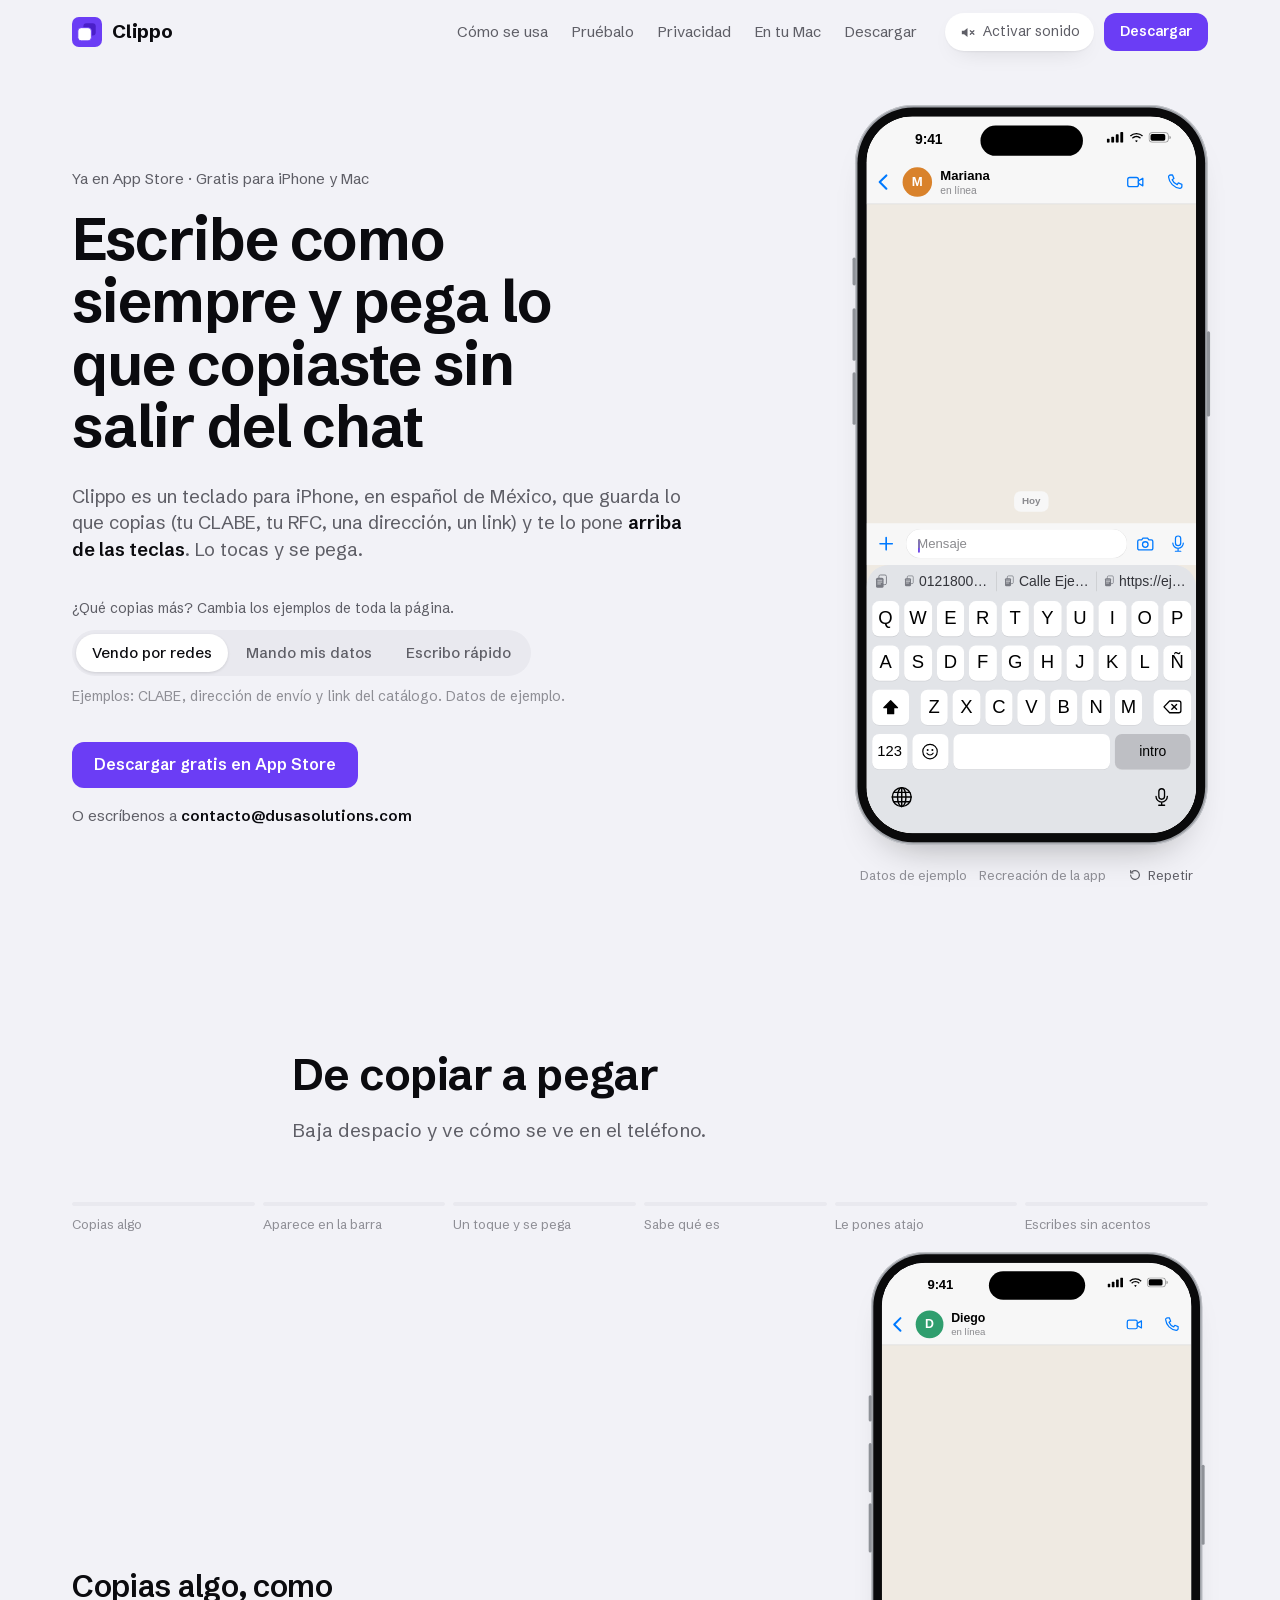
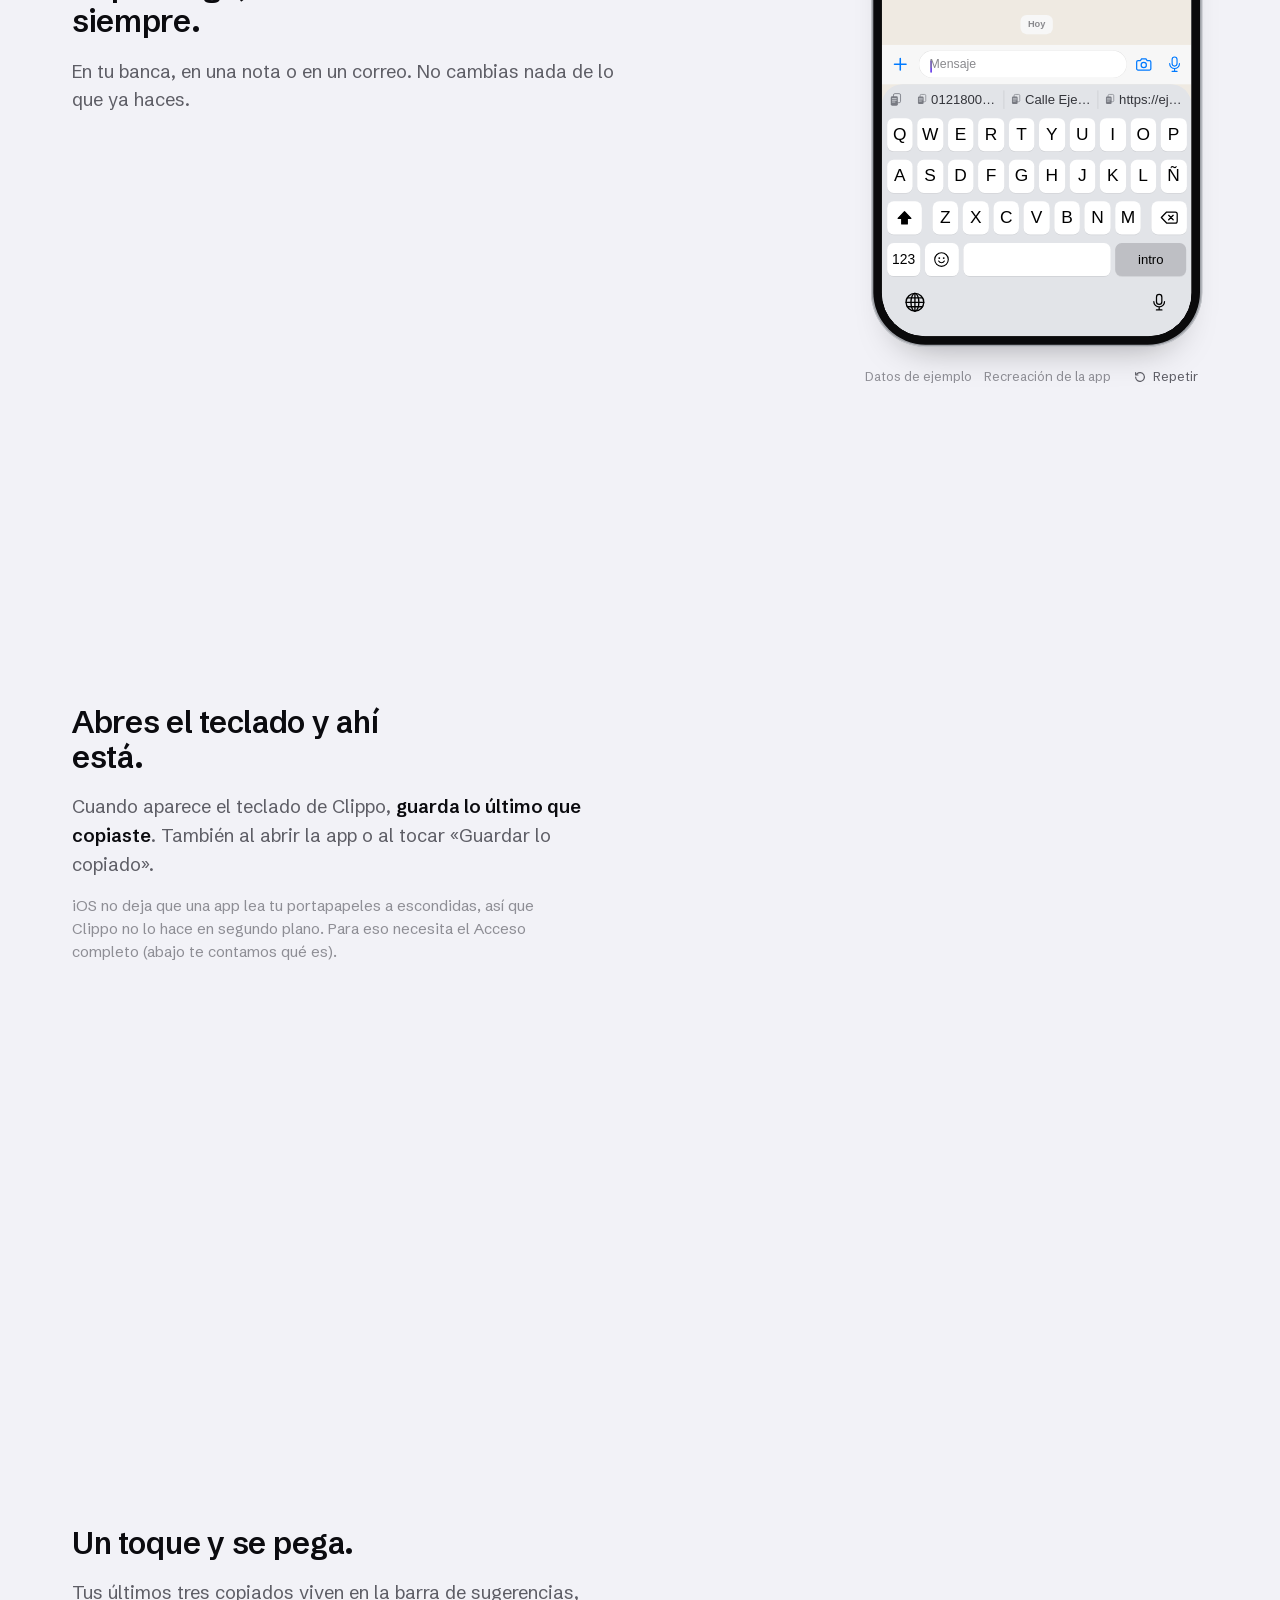
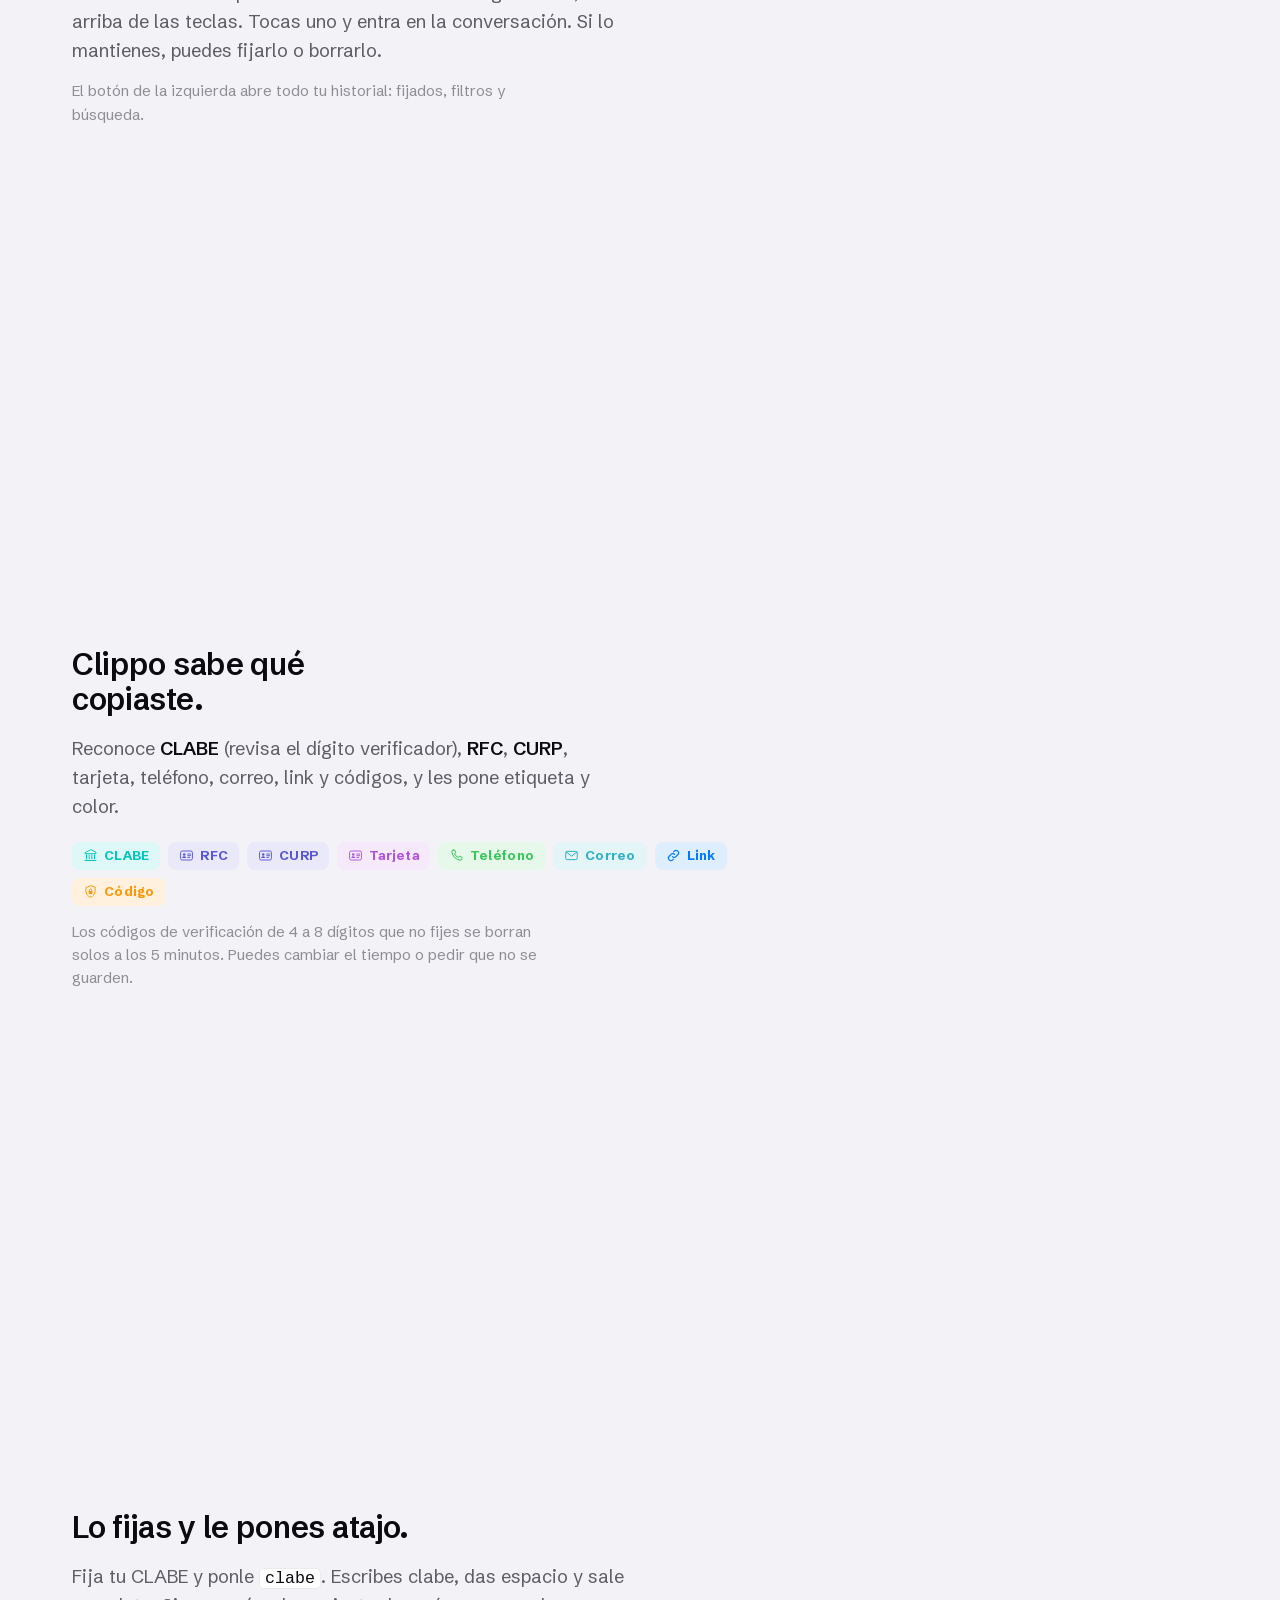
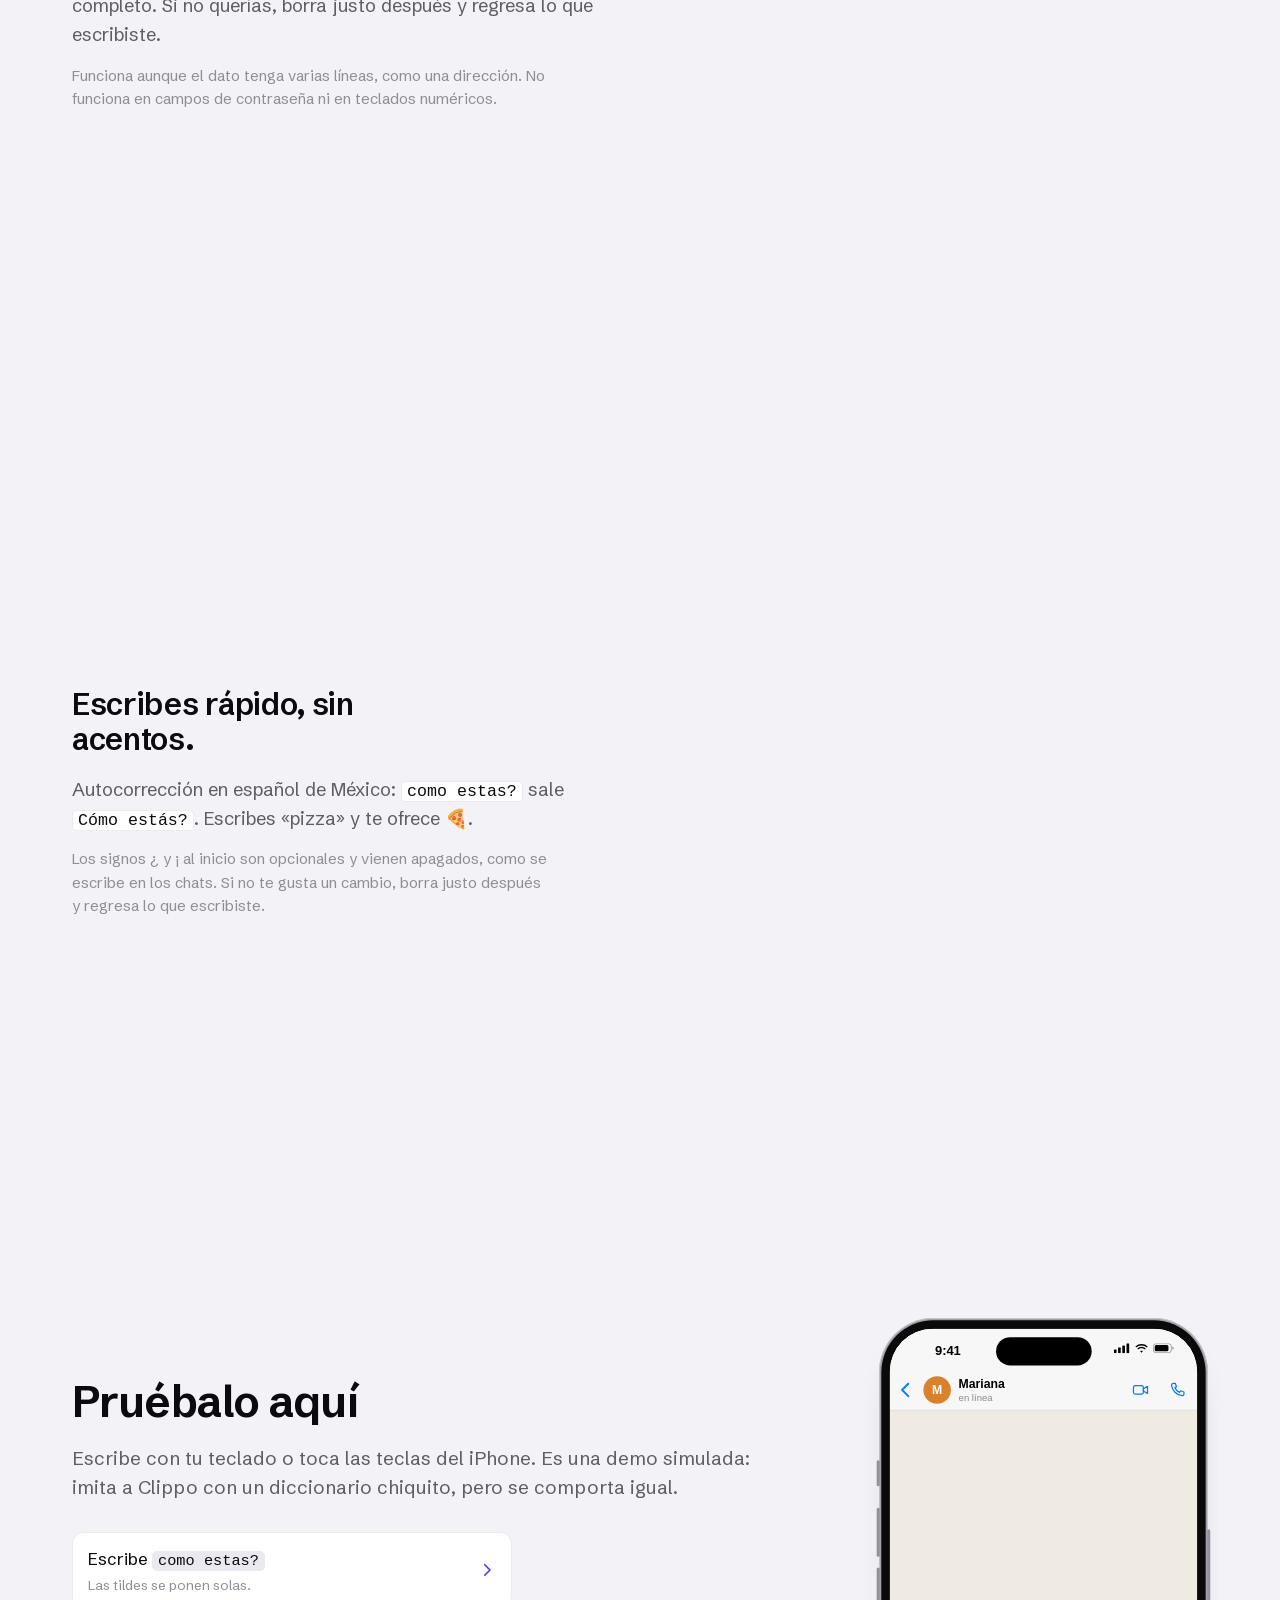
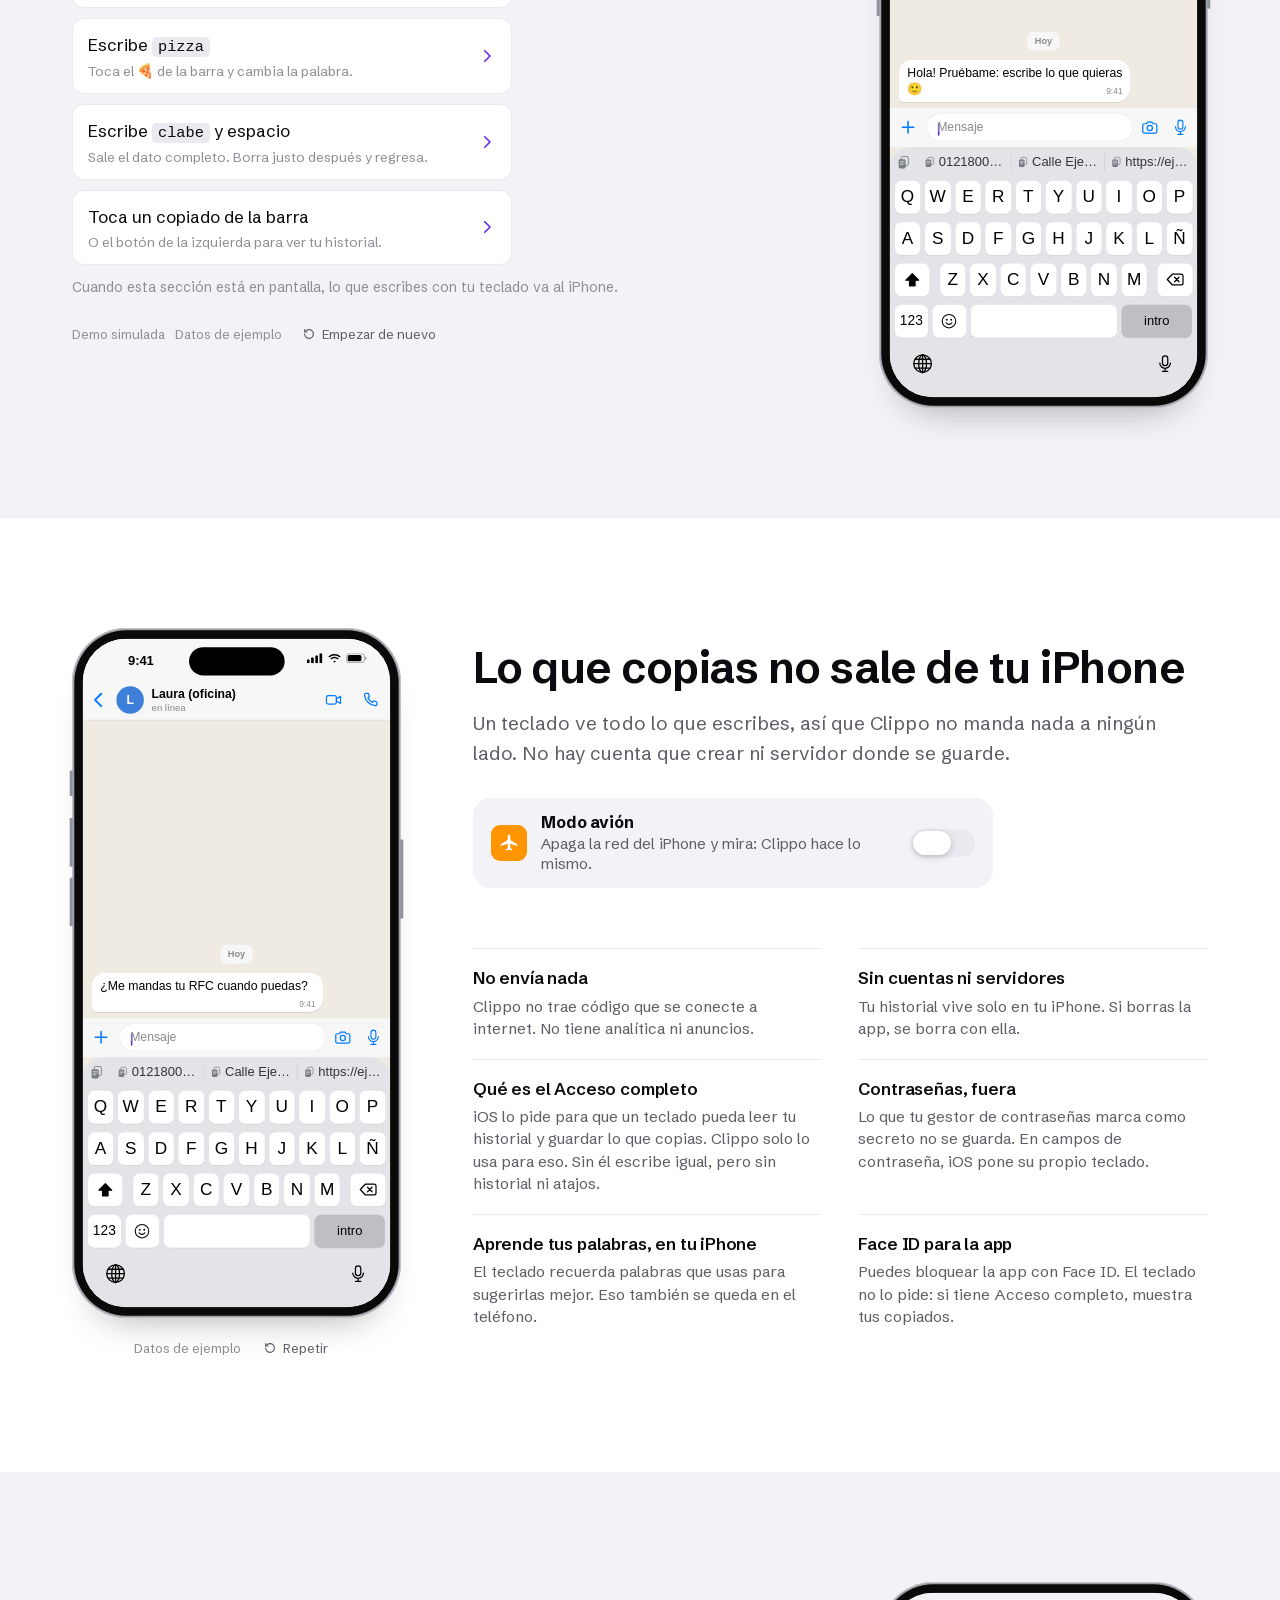
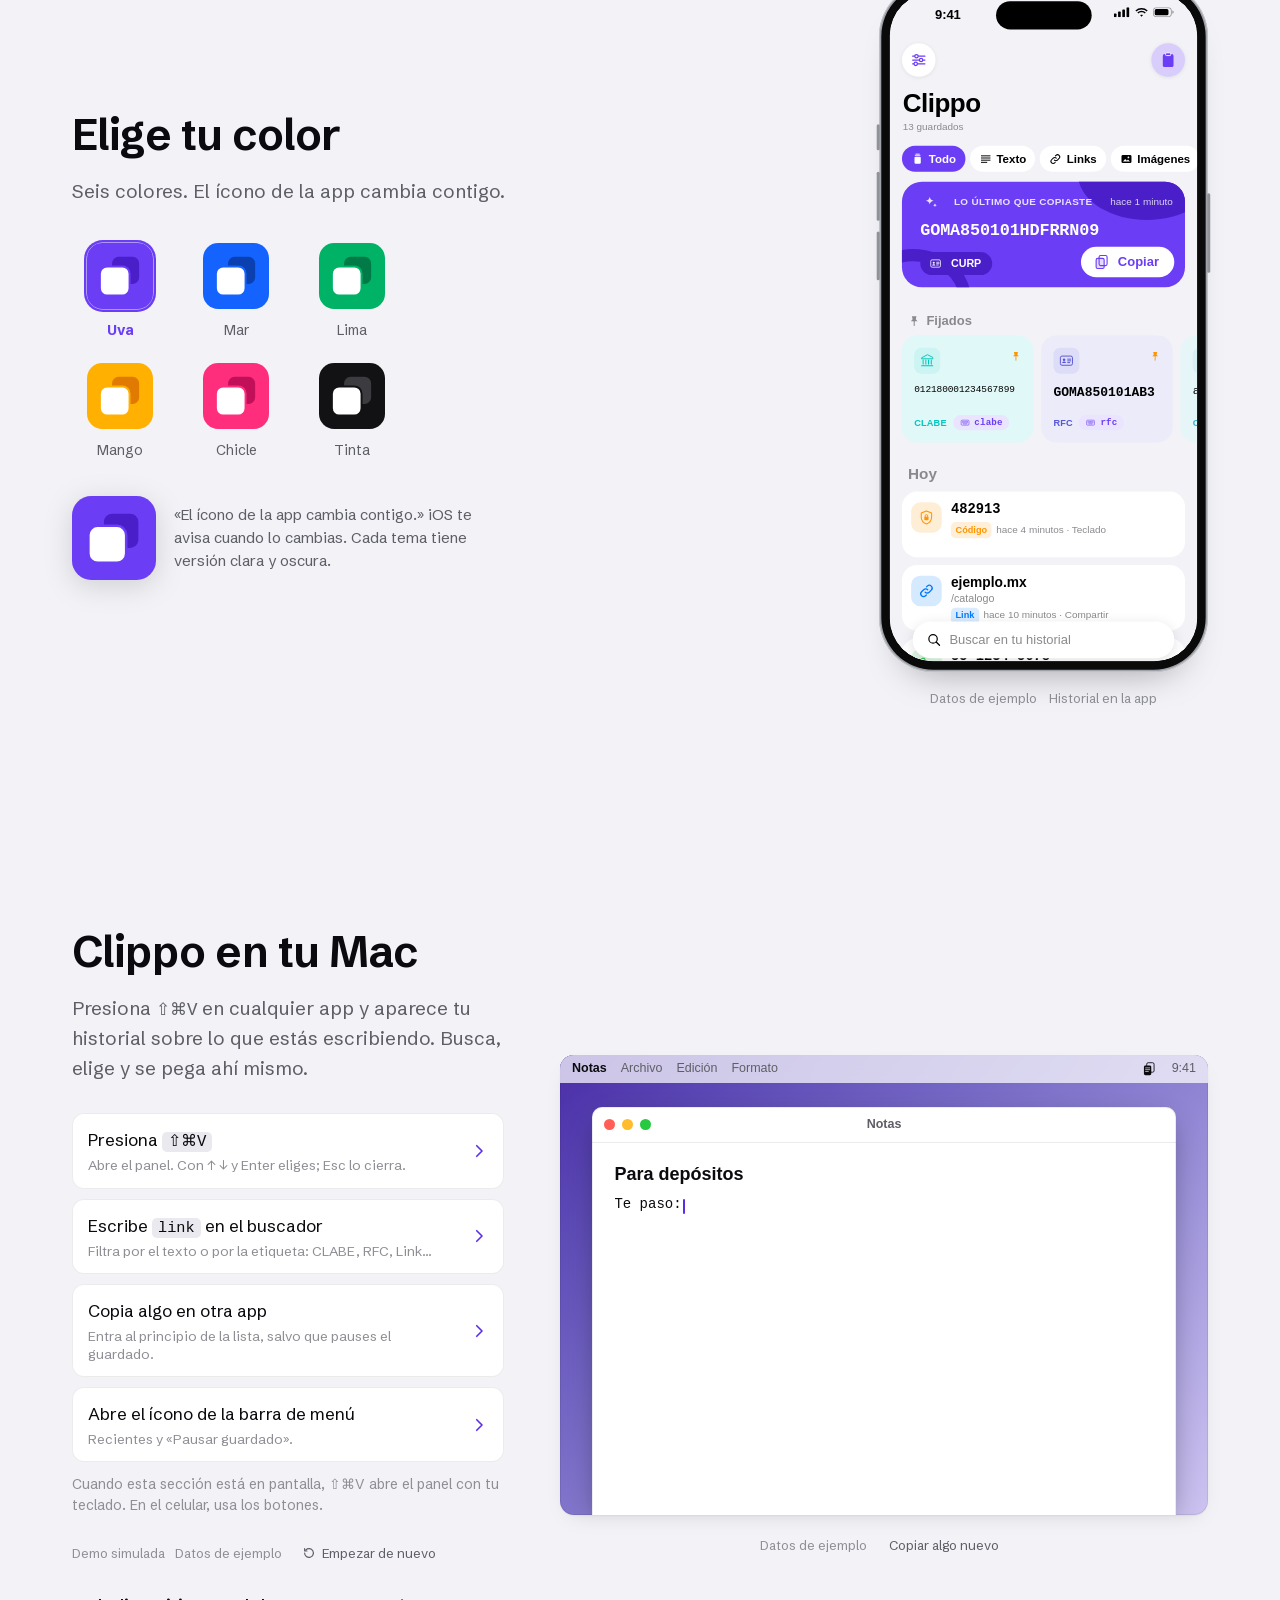
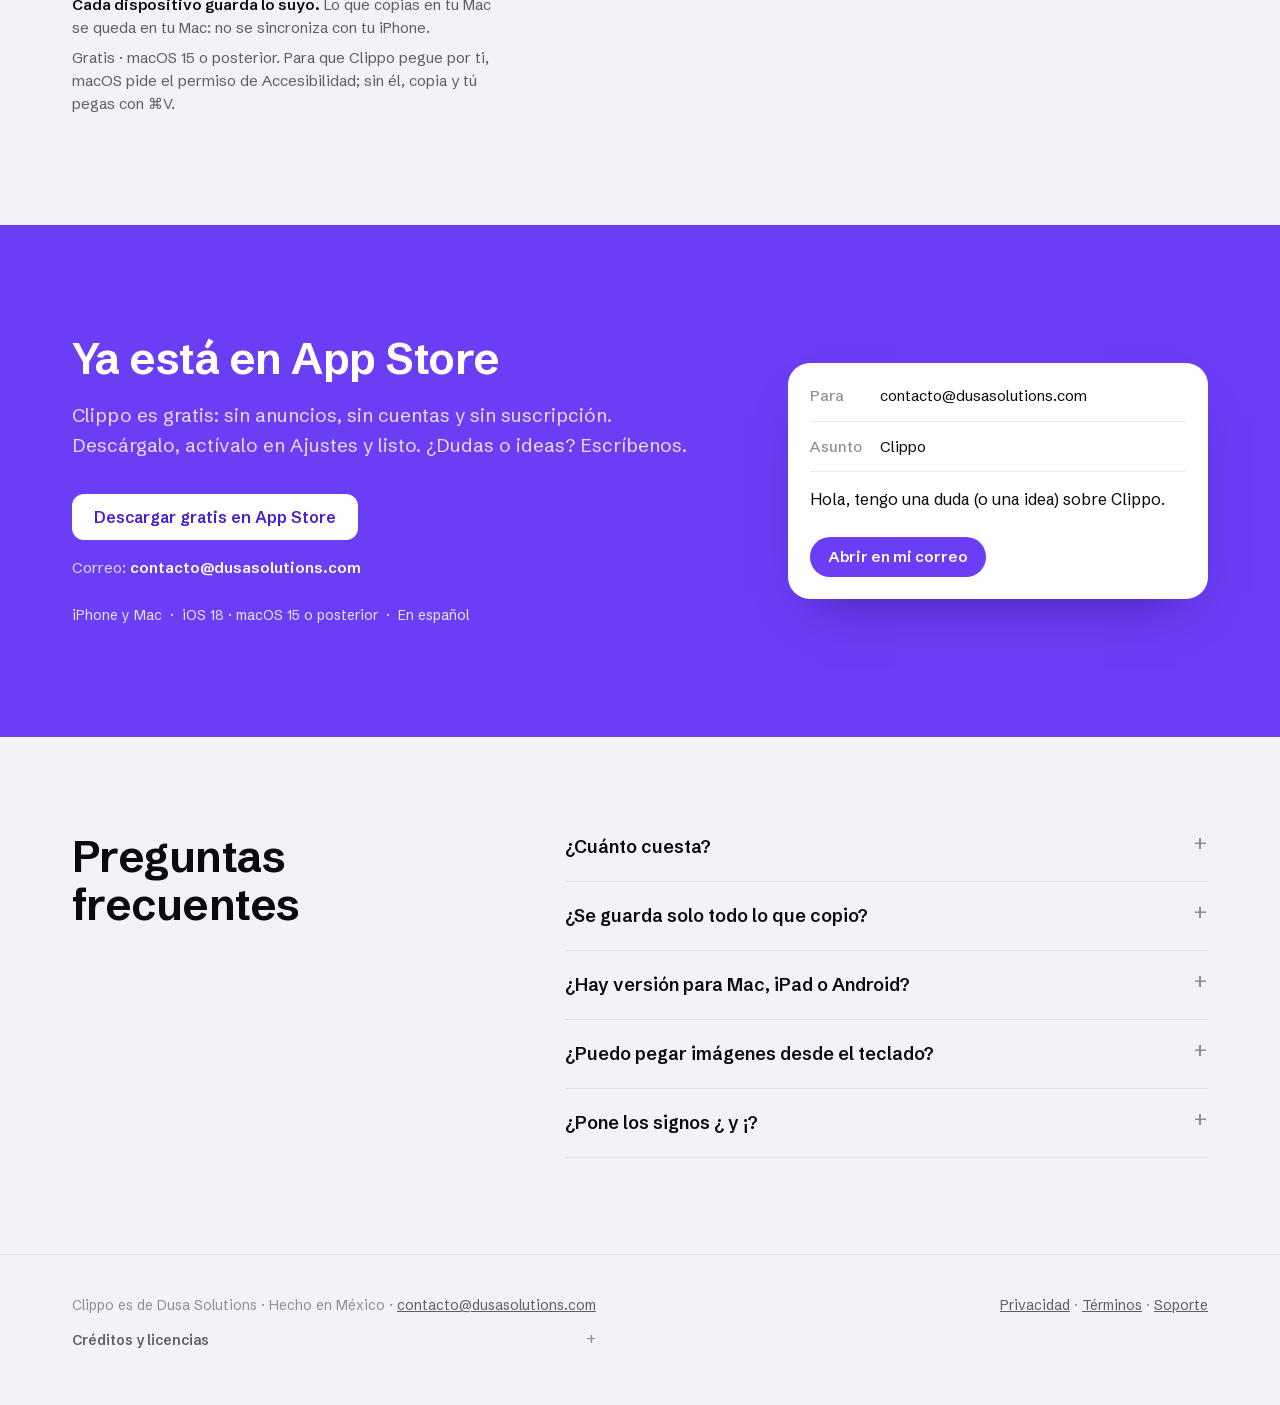
==== commit 8dcdcf6d: "Demo Mac: nota neutral para cualquier dato pegado Co-Authored-By: Claude Opus 5.5 <noreply@anthropic" ====
--- a/index.html
+++ b/index.html
@@ -914,11 +914,11 @@
 const SC = {clabe:'clabe', rfc:'rfc', curp:'curp', dir:'addr', '@@':'mail', tel:'tel'};
 const PROF = {
   redes:{label:'Vendo por redes', desc:'Ejemplos: CLABE, dirección de envío y link del catálogo.', who:'Mariana', ini:'M', av:'#D9822B',
-    bar:['clabe','addr','cat'], copy:'clabe', older:'tel', ask:'¿Me pasas tu CLABE para el depósito?', note:['Para depósitos','Cuenta para que me depositen:'], sc:'clabe', scName:'CLABE'},
+    bar:['clabe','addr','cat'], copy:'clabe', older:'tel', ask:'¿Me pasas tu CLABE para el depósito?', note:['Para depósitos','Te paso:'], sc:'clabe', scName:'CLABE'},
   datos:{label:'Mando mis datos', desc:'Ejemplos: RFC, CURP y correo para facturas.', who:'Laura (oficina)', ini:'L', av:'#3D7FD9',
-    bar:['rfc','curp','mail'], copy:'rfc', older:'tel', ask:'¿Me pasas tu RFC para la factura?', note:['Datos fiscales','Mi RFC:'], sc:'rfc', scName:'RFC'},
+    bar:['rfc','curp','mail'], copy:'rfc', older:'tel', ask:'¿Me pasas tu RFC para la factura?', note:['Datos fiscales','Te paso:'], sc:'rfc', scName:'RFC'},
   rapido:{label:'Escribo rápido', desc:'Ejemplos: chat sin acentos, emoji sugerido y tu correo con @@.', who:'Diego', ini:'D', av:'#2F9E6E',
-    bar:['res','tel','mail'], copy:'res', older:'addr', ask:'¿Me pasas el link de la reserva?', note:['Reservación','Link para confirmar:'], sc:'mail', scName:'correo'},
+    bar:['res','tel','mail'], copy:'res', older:'addr', ask:'¿Me pasas el link de la reserva?', note:['Reservación','Te paso:'], sc:'mail', scName:'correo'},
 };
 let prof = PROF[store.get('clipoB.prof')] ? store.get('clipoB.prof') : 'redes';
 const P = () => PROF[prof];
